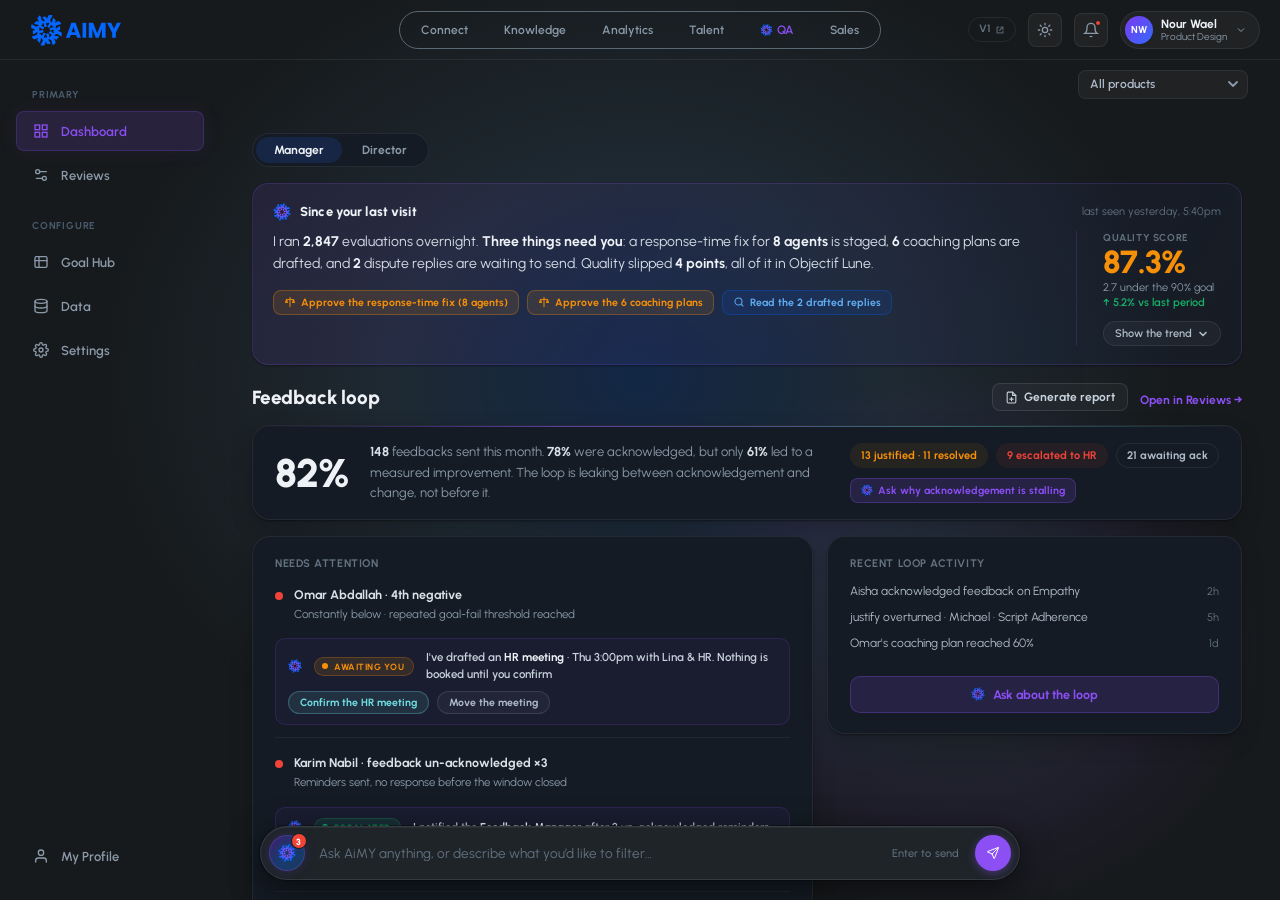
==== index.html @ dc434bba "resp" ====
﻿<!doctype html>
<html lang="en">
  <head>
    <script>
      /* Theme applied PRE-PAINT, before the stylesheet renders, so the page
         never flashes dark before switching to light (design-system.md §4). */
      (function () {
        try {
          var t = localStorage.getItem('aimy-ds-theme');
          if (t === 'light') document.documentElement.setAttribute('data-theme', 'light');

          /* Product scope, pre-paint for the same reason. The scope bar's
             trigger label is rendered by CSS off this attribute, so a
             persisted scope never flashes "All products" first. Whitelisted:
             a stale value leaves the attribute off and the
             :root:not([data-scope]) rule falls back to All products. */
          var s = localStorage.getItem('aimy-qa-scope');
          if (s === 'all' || s === 'upland' || s === 'asteris' || s === 'secondstreet') {
            document.documentElement.setAttribute('data-scope', s);
          }
        } catch (e) {}
      })();
    </script>

    <meta charset="UTF-8" />
    <meta name="viewport" content="width=device-width, initial-scale=1.0, viewport-fit=cover, interactive-widget=resizes-content" />
    <title>AiMY QA · Dashboard</title>
    <link rel="icon" type="image/svg+xml" href="favicon.svg" />
    <link
      href="https://fonts.googleapis.com/css2?family=Urbanist:wght@300;400;500;600;700;800&display=swap"
      rel="stylesheet"
    />
    <style>
      *,
      *::before,
      *::after {
        box-sizing: border-box;
        margin: 0;
        padding: 0;
      }

      :root {
        --ai: linear-gradient(104deg, #0066ff 0%, #61adf1 47%, #6fdfe2 100%);
        /* Richer navy-tinted dark palette matching V1 */
        --d950: #080b10;
        --d900: #0d1117;
        --d850: #141b24;
        --d800: #1c2630;
        --d750: #233040;
        --d700: #2e3d50;
        --d600: #4a5b6e;
        --d500: #637280;
        --d400: #8b9aaa;
        --d300: #b0bcca;
        --d100: #d8e0e8;
        --d50: #eef2f6;
        --brand: #3369ff;
        --brand-dim: rgba(51, 105, 255, 0.15);
        /* QA product accent. TEMPORARY PLACEHOLDER (#8b4ff4 is Talent's purple).
       Must be swapped to QA-specific magenta from Figma logo before v2 ships. */
        --qa-accent: #8b4ff4;
        --qa-accent-rgb: 139, 79, 244;
        --qa-accent-dim: rgba(139, 79, 244, 0.15);
        --teal: #6fdfe2;
        --purple: #8b4ff4;
        --ok: #17b26a;
        --warn: #f79009;
        --err: #f04438;
        --ok-bg: rgba(23, 178, 106, 0.12);
        --warn-bg: rgba(247, 144, 9, 0.12);
        --err-bg: rgba(240, 68, 56, 0.12);

        /* Motion tokens, only two durations allowed. Longer motion
       (chart animation, skeleton shimmer) defines its own keyframe. */
        --transition-fast: 150ms;
        --transition-base: 200ms;
        --motion-hover-lift-sm: translateY(-1px);
        --motion-hover-lift-md: translateY(-2px);
        /* Body background token */
        --body-bg: #171a1c;
        /* Card surface with blue tint */
        --card-bg: #141b24;
        --card-border: var(--wash-6);
        --card-border-hover: var(--wash-10);

        /* Layout Variables */
        --sidebar-width: 220px;
        --topbar-height: 60px;

        /* ══ AiMY DS token bridge ══════════════════════════════════════════
       Additive only. Supplies the names the ported doctrine primitives
       (.work-state, .entry-action, .decision-zone, .ai-unavailable,
       .ctx-chips) resolve against. Changes no existing value.
       Source of truth: design-strategy/design-system.md §1–§3. */

        /* Neutral ramp. --d200 was already referenced but never defined */
        --d200: #c8d2dc;

        /* Semantic: info completes the ok/warn/err set (.ws-detected) */
        --info: #0ea5e9;
        --info-bg: rgba(14, 165, 233, 0.12);

        /* Accents are GLOBAL, one --accent per product, not per-product
       tokens. Aliased onto the existing --qa-accent trio rather than
       renamed, so the ~187 hardcoded hexes stay untouched.
       See doctrine §6.3 "Retracted token flag". */
        --accent: var(--qa-accent);
        --accent-rgb: var(--qa-accent-rgb);
        --accent-dim: var(--qa-accent-dim);

        /* AI provenance text (.ws-drafted, .em-investigate) */
        --ai-text: #61adf1;

        /* Radius scale */
        --r-xs: 4px;
        --r-sm: 6px;
        --r-md: 8px;
        --r-lg: 10px;
        --r-xl: 12px;
        --r-2xl: 16px;
        --r-pill: 9999px;

        /* Separators & raised surface */
        --hairline: var(--wash-6);
        --card-bg-raised: #1c2630;

        /* Aliases the design system uses for the motion tokens above */
        --t-fast: var(--transition-fast);
        --t-base: var(--transition-base);

        /* Surface washes, every rgba(255,255,255,a) in this file was a
       dark-theme assumption; bucketed here so the theme can flip them. */
        --wash-1: rgba(255,255,255,0.02);
        --wash-2: rgba(255,255,255,0.03);
        --wash-3: rgba(255,255,255,0.04);
        --wash-4: rgba(255,255,255,0.05);
        --wash-5: rgba(255,255,255,0.06);
        --wash-6: rgba(255,255,255,0.07);
        --wash-7: rgba(255,255,255,0.08);
        --wash-8: rgba(255,255,255,0.10);
        --wash-9: rgba(255,255,255,0.12);
        --wash-10: rgba(255,255,255,0.15);
        --wash-11: rgba(255,255,255,0.19);
        --wash-12: rgba(255,255,255,0.25);

        /* ── Gradients (design-system index.html:84-86, verbatim) ── */
        --grad-avatar: linear-gradient(135deg,#7c3aed,#3369ff);
        --grad-ellipse-1: radial-gradient(ellipse at center, rgba(0,102,255,0.18) 0%, rgba(97,173,241,0.1) 28%, transparent 60%);
        --grad-ellipse-2: radial-gradient(ellipse at center, rgba(111,223,226,0.1) 0%, rgba(139,79,244,0.07) 38%, transparent 60%);


        /* Remaining design-system tokens (design-system.md §1 "Surfaces") */
        --card-border-focus: rgba(51,105,255,0.4);
        --panel-bg: rgba(13,17,22,0.95);
        --glass-bg: rgba(20,27,36,0.72);
        --glass-border: rgba(255,255,255,0.08);
        --code-bg: #0b0f14;   /* stays dark in BOTH themes (§4) */

        /* Type */
        --font-sans: "Urbanist", system-ui, sans-serif;
        --font-mono: "JetBrains Mono", ui-monospace, monospace;
        /* Strongest text. White on dark, near-black on light, the
       hardcoded #fff values that assumed a dark surface now use this. */
        --text-strong: #ffffff;

        /* Elevation & easing, required by the .slv opener ported from
       Reviews, where they live in a second mid-body :root. */
        --elev-1: 0 1px 2px rgba(0, 0, 0, 0.4);
        --ease-enter: cubic-bezier(0.32, 0.72, 0, 1);
        --ease-hover: cubic-bezier(0.4, 0, 0.2, 1);
        /* Used twice here (snapBarGrow, adcBarGrow) but never defined, so
           both animations were silently falling back to the default `ease`.
           Same value as agent-scorecards.html:69 and settings.html:96. */
        --ease-out: cubic-bezier(0.22, 1, 0.36, 1);
      }

      /* ══════════════════════════════════════════════════════════════════
         LIGHT THEME
         ──────────────────────────────────────────────────────────────────
         Ported from the design system (design-strategy/index.html:177).
         design-system.md §4: overrides are TOKEN-LEVEL only, never fork
         component markup per theme. Dark stays the default; light is opt-in
         via <html data-theme="light">, persisted to localStorage under
         `aimy-ds-theme` and applied pre-paint so there is no flash.

         The neutral ramp inverts, so --d50 remains "strongest text" and
         --d950 remains "furthest surface" in both themes and no component
         has to know which theme it is in.
      ══════════════════════════════════════════════════════════════════ */
      :root[data-theme="light"] {
        /* Neutral ramp inverted */
        --d950: #f7fafc;
        --d900: #eef2f6;
        --d850: #e4eaf0;
        --d800: #d8e0e8;
        --d750: #c8d2dc;
        --d700: #b0bcca;
        --d600: #6e7d8d;  /* muted labels, #8b9aaa fails 3:1 on white */
        --d500: #637280;
        --d400: #566472;
        --d300: #3a4653;
        --d200: #2a3540;
        --d100: #1c2630;
        --d50:  #10151b;

        /* Brand tints denser for contrast on white */
        --brand-dim:  rgba(51,105,255,0.12);
        --qa-accent-dim: rgba(139,79,244,0.12);
        --accent-dim: rgba(139,79,244,0.12);
        /* --teal is a light cyan; darken for legible text on white */
        --teal: #0d8f95;

        /* Semantic hues darkened one step, dark-mode mid-tones fail contrast
           as text on white. Tint backgrounds stay pale. */
        --ok:   #0e9257;
        --warn: #b26205;
        --err:  #d92d20;
        --info: #067dc2;
        --ok-bg:   rgba(23,178,106,0.14);
        --warn-bg: rgba(247,144,9,0.14);
        --err-bg:  rgba(240,68,56,0.14);
        --info-bg: rgba(14,165,233,0.14);

        /* Surfaces */
        --body-bg:           #f4f6f9;
        --card-bg:           #ffffff;
        --card-bg-raised:    #f7f9fc;
        --card-border:       rgba(16,24,40,0.10);
        --card-border-hover: rgba(16,24,40,0.18);

        /* Theme-aware helpers */
        --ai-text: #1f5fd0;
        --hairline: rgba(16,24,40,0.09);
        --text-strong: #10151b;

        /* Elevation, cooler, softer on light */
        --elev-1: 0 1px 2px rgba(16,24,40,0.08);
        --elev-2: 0 1px 2px rgba(16,24,40,0.06), 0 8px 22px rgba(16,24,40,0.10);
        --elev-3: 0 2px 6px rgba(16,24,40,0.08), 0 18px 48px rgba(16,24,40,0.12);

        /* Status surface tints */
        --tint-ok: rgba(23,178,106,0.07);
        --tint-err: rgba(240,68,56,0.06);
        --tint-warn: rgba(247,144,9,0.07);
        --tint-accent: rgba(139,79,244,0.06);

        /* Surface washes, ink instead of white (see --wash-* above) */
        --wash-1: rgba(16,24,40,0.03);
        --wash-2: rgba(16,24,40,0.04);
        --wash-3: rgba(16,24,40,0.05);
        --wash-4: rgba(16,24,40,0.065);
        --wash-5: rgba(16,24,40,0.075);
        --wash-6: rgba(16,24,40,0.09);
        --wash-7: rgba(16,24,40,0.1);
        --wash-8: rgba(16,24,40,0.13);
        --wash-9: rgba(16,24,40,0.15);
        --wash-10: rgba(16,24,40,0.19);
        --wash-11: rgba(16,24,40,0.24);
        --wash-12: rgba(16,24,40,0.3);

        /* Ellipses: same hues at ~1/3 alpha. The design system defines no
           light variant; at dark alphas these read as haze on a white body. */
        --grad-ellipse-1: radial-gradient(ellipse at center, rgba(0,102,255,0.07) 0%, rgba(97,173,241,0.04) 28%, transparent 60%);
        --grad-ellipse-2: radial-gradient(ellipse at center, rgba(111,223,226,0.05) 0%, rgba(139,79,244,0.035) 38%, transparent 60%);


        --panel-bg: rgba(255,255,255,0.96);
        --glass-bg: rgba(255,255,255,0.85);
        --glass-border: rgba(16,24,40,0.10);
        /* --card-border-focus and --code-bg are identical in both themes */
      }

      /* ── Scoped chrome corrections ────────────────────────────────────
         design-system.md §4 allows "a small set of scoped chrome/component
         rules" beyond the token layer. These are the places where a value is
         structurally dark rather than tokenised. */
      :root[data-theme="light"] body { background: var(--body-bg); }
      /* The AiMY float bar and canvas are dark glass in dark; light glass in light. */
      /* The float bar keeps its full treatment in light, surface, visible
         border, elevation and the accent focus ring. The first pass flattened
         it to plain white, which read as borderless. */
      :root[data-theme="light"] .aimy-float-bar {
        background: #ffffff;
        border: 1px solid rgba(16,24,40,0.14);
        box-shadow: 0 8px 32px rgba(16,24,40,0.10),
                    0 0 0 1px rgba(16,24,40,0.03),
                    inset 0 1px 0 rgba(255,255,255,0.9);
      }
      :root[data-theme="light"] .aimy-float-bar:focus-within {
        border-color: rgba(var(--qa-accent-rgb), 0.55);
        box-shadow: 0 12px 40px rgba(16,24,40,0.14),
                    0 0 0 3px rgba(var(--qa-accent-rgb), 0.16),
                    0 0 24px rgba(var(--qa-accent-rgb), 0.10);
      }
      :root[data-theme="light"] .aimy-overlay { background: rgba(244,246,249,0.86); }
      :root[data-theme="light"] .overlay-input-bar,
      :root[data-theme="light"] .msg-bubble { background: var(--card-bg); }
      :root[data-theme="light"] .chat-msg.user .msg-bubble { background: var(--qa-accent-dim); color: var(--d50); }
      /* ── Solid semantic fills in light ────────────────────────────────
         These chips use DARK text on a bright fill, which reads well against
         dark-theme --ok (#17b26a, 6.6:1). Light darkens --ok to #0e9257 for
         text legibility, and dark-on-dark-green drops to 3.5:1. White on the
         same fill is 4.1:1, so the text inverts rather than the fill, the
         chip keeps its meaning and its colour. */
      :root[data-theme="light"] .ag-act.yes,
      :root[data-theme="light"] .fbt-act.yes,
      :root[data-theme="light"] .ag-act.primary,
      :root[data-theme="light"] .mb-action.primary,
      :root[data-theme="light"] .notif-cta.primary-p1,
      :root[data-theme="light"] .notif-cta.primary-p2,
      :root[data-theme="light"] .k-action-primary,
      :root[data-theme="light"] .ins-act,
      :root[data-theme="light"] .hrp-attn-action,
      :root[data-theme="light"] .dismiss-reason-confirm { color: #fff; }
      :root[data-theme="light"] .ag-act.yes:hover,
      :root[data-theme="light"] .fbt-act.yes:hover,

      /* ── Filter strip: original dark identity restored ────────────────
         The light-contrast pass replaced two muted values with full-strength
         tokens. The chip text went from 55% white to solid --d300 and the
         label from a 45% blue to --ai-text, which brightened the strip and
         changed its look. The dark values below are the originals; light gets
         its own muted equivalents rather than the dark ones being altered. */
      :root[data-theme="light"] .filter-chip { color: rgba(16,24,40,0.62); }
      :root[data-theme="light"] .filter-tray-label { color: rgba(31,95,208,0.72); }
      :root[data-theme="light"] .filter-chip:hover { color: rgba(16,24,40,0.92); }

      /* Solid-green confirm buttons: dark text works on dark-theme --ok
         (#17b26a) but, not on light's darker #0e9257. */
      :root[data-theme="light"] .fbt-fb.yes,
      :root[data-theme="light"] .fbt-fb.yes:hover { color: #fff; }

      /* ── Sidebar nav items, design-system .ds-nav-link (index.html:483)
         Item-level only. The topnav and sidebar keep their original
         transparent backgrounds; the design system's translucent+blurred
         chrome is a different shell treatment and is not applied here. */

      /* Sidebar nav, .ds-nav-label (477) / .ds-nav-link (483) */
      .sidebar-section-label {
        letter-spacing: 0.12em;
      }
      .nav-item:hover { background: var(--wash-3); color: var(--d200); }
      :root[data-theme="light"] .nav-item:hover { background: rgba(16,24,40,0.05); color: var(--d100); }
      :root[data-theme="light"] .sidebar-section-label { color: var(--d500); }

      /* The float bar's mark sits on a dark navy puck built for dark mode.
         On a white bar that reads as a heavy hole, so light gets a pale
         accent wash and the brand-gradient logo carries the colour. */
      :root[data-theme="light"] .aimy-float-icon {
        background: linear-gradient(135deg, rgba(139,79,244,0.14) 0%, rgba(51,105,255,0.12) 100%);
        border-color: rgba(139,79,244,0.28);
        box-shadow: 0 0 12px rgba(139,79,244,0.12);
      }
      :root[data-theme="light"] .overlay-badge { background: var(--wash-2); }

      /* The design-system toast is dark glass; light needs its own surface or
         its title, sub and Undo all sit near-invisible on it. */
      :root[data-theme="light"] .aimy-toast {
        background: rgba(255, 255, 255, 0.92);
        border-color: var(--card-border);
        box-shadow: 0 12px 40px rgba(16,24,40,0.16), 0 0 0 1px rgba(16,24,40,0.04);
      }
      :root[data-theme="light"] .aimy-toast-divider { background: var(--hairline); }

      /* ══════════════════════════════════════════════════════════════════
         CANVAS RENDER BLOCKS
         ──────────────────────────────────────────────────────────────────
         Ported from agent-scorecards.html (4415 / 4499 / 4507). These were
         never defined here, so every render the Dashboard added, the
         decision zones, the charts cut from the briefing, drew its type
         label as full-size body text instead of a 9px uppercase badge.

         The label carries no AiMY mark on purpose: the message avatar
         beside the bubble already says who is speaking. The svg rule stays
         so that any icon added here is sized rather than dropped in raw.
      ══════════════════════════════════════════════════════════════════ */
      .canvas-render {
        width: 100%; max-width: 720px;
        padding: 0 4px;
      }
      .canvas-type-label {
        font-size: 9px; font-weight: 700; letter-spacing: 0.08em;
        text-transform: uppercase; color: var(--d500);
        margin-bottom: 6px;
        display: flex; align-items: center; gap: 5px;
      }
      .canvas-type-label svg { width: 10px; height: 10px; color: var(--ai-text); }
      .canvas-action-row {
        display: flex; gap: 6px; flex-wrap: wrap; margin-top: 10px;
      }

      /* Scrollbars */
      /* Panels whose fill is a literal dark colour rather than a token. */
      :root[data-theme="light"] .filter-tray-inner { background: rgba(255,255,255,0.97); border-color: var(--card-border); }
      :root[data-theme="light"] .overlay-input-bar,
      :root[data-theme="light"] .aimy-float-bar { border-color: var(--card-border); }
      :root[data-theme="light"] .v2-dropdown-panel,
      :root[data-theme="light"] .tl-dd-menu,
      :root[data-theme="light"] .menu,
      :root[data-theme="light"] .eval-causes-float { background: var(--card-bg); border-color: var(--card-border); }
      :root[data-theme="light"] .modal { background: var(--card-bg); }
      :root[data-theme="light"] ::-webkit-scrollbar-thumb { background: rgba(16,24,40,0.18); }
      :root[data-theme="light"] ::-webkit-scrollbar-thumb:hover { background: rgba(16,24,40,0.30); }
      /* The background blob is tuned for a dark canvas */
      /* Solid-fill buttons keep white text in both themes */
      :root[data-theme="light"] .em-direct,
      :root[data-theme="light"] .btn-brand { color: #fff; }


      /* ── Accessibility: global focus-visible.
     Uses brand blue (not QA accent) because focus rings are a permanent
     part of the system, not a product-theme element. QA accent is also
     currently a placeholder hex, using it here would ripple when it changes. */
      *:focus {
        outline: none;
      }
      button:focus-visible,
      [role="button"]:focus-visible,
      a:focus-visible,
      input:not(.aimy-float-input):focus-visible,
      select:focus-visible,
      textarea:not(.overlay-input):focus-visible,
      .v2-chip:focus-visible,
      .filter-select:focus-visible,
      .nav-item:focus-visible,
      .range-tab:focus-visible,
      .state-alt:focus-visible,
      .state-detected-pill:focus-visible,
      .passing-toggle:focus-visible,
      .bcard:focus-visible,
      .goal-brief:focus-visible,
      .feed-item:focus-visible {
        outline: 2px solid var(--brand);
        outline-offset: 2px;
        border-radius: 8px;
      }

      /* Focus rings for dynamically-injected canvas buttons */
      .eval-insight button:focus-visible,
      .coaching-card button:focus-visible,
      .aimy-context-panel button:focus-visible,
      .alert-detail-action:focus-visible,
      .coach-btn:focus-visible,
      .defer-opt:focus-visible,
      .action-confirm-yes:focus-visible,
      .action-confirm-no:focus-visible,
      .msg-action-link:focus-visible {
        outline: 2px solid var(--brand);
        outline-offset: 2px;
        border-radius: 6px;
      }

      body {
        font-family: "Urbanist", sans-serif;
        background: var(--body-bg);
        color: var(--d50);
        height: 100vh;
        display: flex;
        flex-direction: column;
        overflow: hidden;
        position: relative;
      }

      /* ── Ellipse layer: sits directly on top of #171A1C body bg,
     below all shell components. z-index: 0 keeps it under z-index:1+ content. */
      #appEllipse {
        position: fixed;
        inset: 0;
        pointer-events: none;
        z-index: 0;
        overflow: hidden;
      }
      #appEllipse::before {
        content: "";
        position: absolute;
        top: 42%;
        left: 50%;
        transform: translate(-50%, -50%);
        width: 1300px;
        height: 1050px;
        background: var(--grad-ellipse-1);
      }
      #appEllipse::after {
        content: "";
        position: absolute;
        bottom: -8%;
        right: -4%;
        width: 750px;
        height: 650px;
        background: var(--grad-ellipse-2);
      }
      /* Ellipse rendered as a real DOM element, see #appEllipse in HTML */

      /* ══ APP SHELL (TOPNAV + SIDEBAR + MAIN) ══════════════════════════════ */

      /* Global top navbar, full width, transparent, sits above the bg ellipse */
      .app-topnav {
        height: var(--topbar-height);
        background: transparent;
        border-bottom: 1px solid var(--wash-6);
        display: flex;
        align-items: center;
        padding: 0 20px 0 24px;
        gap: 0;
        flex-shrink: 0;
        position: relative;
        z-index: 100;
      }

      /* Remove old gradient pseudo, transparent now */
      .app-topnav::before {
        display: none;
      }

      /* Logo section in topnav */
      .topnav-logo {
        display: flex;
        align-items: center;
        gap: 10px;
        flex-shrink: 0;
        padding-right: 20px;
        margin-right: 4px;
      }
      .topnav-logo-mark {
        display: flex;
        align-items: center;
        flex-shrink: 0;
      }

      /* Calls button */

      /* Product tabs, pill container matching the SVG reference */
      .topnav-tabs {
        position: absolute;
        left: 50%;
        transform: translateX(-50%);
        display: flex;
        align-items: center;
        gap: 0;
        justify-content: center;
        pointer-events: none;
      }
      .topnav-tabs > * { pointer-events: auto; }
      /* The right-hand cluster keeps its own edge; the spacer absorbs the
         difference so nothing fights the absolutely-centred strip. */
      .topnav-spacer { flex: 1; }
      .topnav-tabs-inner {
        display: flex;
        align-items: center;
        border: 0.75px solid #5b6771;
        border-radius: 24px;
        padding: 4px;
        gap: 2px;
      }
      .topnav-tab {
        display: flex;
        align-items: center;
        gap: 4px;
        padding: 6px 16px;
        border-radius: 20px;
        font-size: 12px;
        font-weight: 600;
        color: var(--d400);
        cursor: pointer;
        transition: background var(--transition-fast), color var(--transition-fast), border-color var(--transition-fast);
        border: 1px solid transparent;
        white-space: nowrap;
        text-decoration: none;
      }
      .topnav-tab:hover {
        background: var(--wash-4);
        color: var(--d200, #e8edf2);
      }
      .topnav-tab.active {
        /* background: rgba(var(--qa-accent-rgb), 0.12); */
        color: var(--qa-accent);
        /* border-color: rgba(var(--qa-accent-rgb), 0.22); */
      }
      .topnav-tab svg {
        width: 13px;
        height: 14px;
        flex-shrink: 0;
      }

      /* Right side of topnav */
      .topnav-right {
        display: flex;
        align-items: center;
        gap: 12px;
        flex-shrink: 0;
      }

      /* Notification bell */
      .topnav-bell {
        width: 34px;
        height: 34px;
        border-radius: 8px;
        background: var(--wash-3);
        border: 1px solid var(--wash-7);
        display: flex;
        align-items: center;
        justify-content: center;
        cursor: pointer;
        transition: background var(--transition-fast), color var(--transition-fast), border-color var(--transition-fast);
        color: var(--d400);
        position: relative;
      }
      .topnav-bell:hover {
        background: var(--wash-7);
        color: var(--d200, #e8edf2);
      }
      .topnav-bell svg {
        width: 16px;
        height: 16px;
        stroke: currentColor;
        fill: none;
        stroke-width: 2;
      }
      .bell-dot {
        position: absolute;
        top: 6px;
        right: 6px;
        width: 6px;
        height: 6px;
        border-radius: 50%;
        background: var(--err);
        border: 1.5px solid var(--body-bg);
      }

      /* ── Notifications panel ───────────────────────────────────
         Prefix is ntf-, not notif- : .notif-* is an unrelated in-canvas alert
         card family that already exists in three of these files.

         Tokens are restricted to the set declared in ALL six files' dark :root.
         --body-bg, --wash-5, --r-md, --r-lg, --font-sans and --elev-2 are each
         missing from at least two of them, so the radii, the shadow and the
         font stack are literals rather than silently-unset var() calls. */
      .ntf-anchor { position: relative; display: flex; align-items: center; flex-shrink: 0; }
      .topnav-bell:focus-visible { outline: 2px solid var(--qa-accent); outline-offset: 2px; }
      .bell-dot[hidden] { display: none; }

      .ntf-panel {
        position: absolute;
        top: calc(100% + 8px);
        right: 0;
        z-index: 300;
        width: 360px;
        max-width: calc(100vw - 32px);
        max-height: min(70vh, 520px);
        overflow-y: auto;
        background: var(--card-bg);
        border: 1px solid var(--card-border);
        border-radius: 14px;
        padding: 6px;
        box-shadow: 0 12px 40px rgba(0, 0, 0, 0.45), 0 0 0 1px rgba(0, 0, 0, 0.2);
        font-family: "Urbanist", sans-serif;
        text-align: left;
      }
      .ntf-panel[hidden] { display: none; }

      /* Scrollbar, matching .dashboard-scroll / .overlay-thread rather than
         leaving the browser default sitting inside a 14px-radius card.
         --wash-6 and --card-border are the only wash/border tokens declared in
         all six files' dark roots; --wash-8/--wash-11 used elsewhere are not. */
      .ntf-panel { scrollbar-width: thin; scrollbar-color: var(--wash-6) transparent; }
      .ntf-panel::-webkit-scrollbar { width: 6px; }
      .ntf-panel::-webkit-scrollbar-track { background: transparent; }
      .ntf-panel::-webkit-scrollbar-thumb { background: var(--wash-6); border-radius: 4px; }
      .ntf-panel::-webkit-scrollbar-thumb:hover { background: var(--card-border); }

      .ntf-head { display: flex; align-items: center; gap: 8px; padding: 8px 10px 10px; }
      .ntf-head b { font-size: 12px; font-weight: 800; color: var(--d50); letter-spacing: 0.01em; }
      .ntf-count {
        font-size: 10px; font-weight: 700; padding: 1px 7px; border-radius: 9999px;
        background: rgba(var(--qa-accent-rgb), 0.16); color: var(--qa-accent);
        font-variant-numeric: tabular-nums;
      }
      .ntf-count[hidden] { display: none; }
      .ntf-clear {
        margin-left: auto; background: none; border: 0; cursor: pointer;
        font-family: inherit; font-size: 10.5px; font-weight: 600; color: var(--d500);
        padding: 2px 4px; border-radius: 6px;
        transition: color var(--transition-fast);
      }
      .ntf-clear:hover { color: var(--d100); }
      .ntf-clear:focus-visible { outline: 2px solid var(--qa-accent); outline-offset: 1px; }

      .ntf-list { list-style: none; margin: 0; padding: 0; display: flex; flex-direction: column; gap: 2px; }
      .ntf-row {
        display: flex; gap: 9px; padding: 10px; border-radius: 10px;
        transition: background var(--transition-fast), opacity var(--transition-fast);
      }
      .ntf-row:hover { background: var(--wash-3); }
      .ntf-row.is-read { opacity: 0.45; }
      .ntf-sev { width: 6px; height: 6px; border-radius: 50%; margin-top: 6px; flex-shrink: 0; background: var(--d500); }
      .ntf-sev.p1 { background: var(--err); }
      .ntf-sev.p2 { background: var(--warn); }
      .ntf-sev.p3 { background: var(--qa-accent); }
      .ntf-row-main { flex: 1; min-width: 0; }
      .ntf-row-head { display: flex; align-items: baseline; gap: 8px; margin-bottom: 3px; }
      .ntf-row-type { font-size: 11px; font-weight: 800; color: var(--d50); }
      .ntf-row-when { margin-left: auto; font-size: 10px; color: var(--d500); flex-shrink: 0; }
      .ntf-row-body { margin: 0 0 7px; font-size: 11.5px; line-height: 1.5; color: var(--d400); }
      .ntf-row-cta {
        font-family: inherit; font-size: 10.5px; font-weight: 700; cursor: pointer;
        padding: 4px 10px; border-radius: 9999px;
        background: rgba(var(--qa-accent-rgb), 0.12); color: var(--qa-accent);
        border: 1px solid rgba(var(--qa-accent-rgb), 0.26);
        transition: background var(--transition-fast), border-color var(--transition-fast);
      }
      .ntf-row-cta:hover { background: rgba(var(--qa-accent-rgb), 0.2); border-color: rgba(var(--qa-accent-rgb), 0.4); }
      .ntf-row-cta:focus-visible { outline: 2px solid var(--qa-accent); outline-offset: 2px; }

      .ntf-foot { padding: 8px 4px 4px; border-top: 1px solid var(--wash-6); margin-top: 6px; }
      .ntf-foot-btn {
        width: 100%; font-family: inherit; font-size: 11px; font-weight: 700; cursor: pointer;
        padding: 8px; border-radius: 9px; background: var(--wash-3);
        border: 1px solid var(--wash-6); color: var(--d300);
        transition: background var(--transition-fast), color var(--transition-fast);
      }
      .ntf-foot-btn:hover { background: var(--wash-6); color: var(--d50); }
      .ntf-foot-btn:focus-visible { outline: 2px solid var(--qa-accent); outline-offset: 2px; }
      .ntf-empty { padding: 22px 12px; text-align: center; font-size: 11.5px; color: var(--d500); }

      @media (prefers-reduced-motion: reduce) {
        .ntf-row, .ntf-row-cta, .ntf-foot-btn, .ntf-clear { transition: none; }
      }

      /* User pill */
      .topnav-user {
        display: flex;
        align-items: center;
        gap: 8px;
        padding: 4px 12px 4px 4px;
        border-radius: 20px;
        background: var(--wash-3);
        border: 1px solid var(--wash-7);
        cursor: pointer;
        transition: background var(--transition-fast), border-color var(--transition-fast);
      }
      .topnav-user:hover {
        border-color: var(--wash-10);
        background: var(--wash-6);
      }
      .topnav-avatar {
        width: 28px;
        height: 28px;
        border-radius: 50%;
        background: linear-gradient(135deg, #7c3aed, var(--brand));
        color: #fff;
        display: flex;
        align-items: center;
        justify-content: center;
        font-size: 10px;
        font-weight: 700;
        flex-shrink: 0;
      }
      .topnav-user-info {
        display: flex;
        flex-direction: column;
        gap: 2px;
      }
      .topnav-user-name {
        font-size: 12px;
        font-weight: 700;
        color: var(--d50);
        line-height: 1;
      }
      .topnav-user-role {
        font-size: 10px;
        color: var(--d400);
        line-height: 1;
      }
      .topnav-user svg {
        width: 12px;
        height: 12px;
        color: var(--d400);
      }

      /* Version link, a destination, not a state you toggle. Quieter than a
         product tab so it reads as chrome. Tokens limited to ones declared in
         every file's dark :root; the radius is a literal because --r-pill is
         undeclared in goal-browser.html and data-ingestion.html. */
      .ver-link {
        display: inline-flex;
        align-items: center;
        gap: 5px;
        flex-shrink: 0;
        padding: 4px 10px;
        border-radius: 9999px;
        font-family: "Urbanist", sans-serif;
        font-size: 10.5px;
        font-weight: 700;
        letter-spacing: 0.02em;
        line-height: 1.4;
        color: var(--d500);
        text-decoration: none;
        border: 1px solid var(--wash-6);
        transition: background var(--transition-fast), color var(--transition-fast), border-color var(--transition-fast);
      }
      .ver-link:hover { background: var(--wash-6); color: var(--d100); border-color: var(--card-border); }
      .ver-link:focus-visible { outline: 2px solid var(--qa-accent); outline-offset: 2px; }
      .ver-link-ico { width: 10px; height: 10px; opacity: 0.75; }

      /* Below topnav: sidebar + main content side by side */
      .app-body {
        display: flex;
        flex: 1;
        min-height: 0;
        position: relative;
        z-index: 1;
        background: transparent;
      }

      .app-sidebar {
        width: var(--sidebar-width);
        background: transparent;
        display: flex;
        flex-direction: column;
        flex-shrink: 0;
      }
      /* No logo in sidebar anymore. It lives in topnav */
      .sidebar-nav {
        padding: 24px 16px;
        display: flex;
        flex-direction: column;
        gap: 4px;
        overflow-y: auto;
        flex: 1;
        min-height: 0;
      }
      .sidebar-nav::-webkit-scrollbar {
        width: 4px;
      }
      .sidebar-nav::-webkit-scrollbar-track {
        background: transparent;
      }
      .sidebar-nav::-webkit-scrollbar-thumb {
        background: var(--wash-5);
        border-radius: 2px;
      }
      .sidebar-section-label {
        font-size: 10px;
        font-weight: 700;
        letter-spacing: 0.08em;
        text-transform: uppercase;
        color: var(--d600);
        padding: 4px 16px 6px;
        margin-top: 16px;
      }
      .sidebar-section-label:first-child {
        margin-top: 0;
      }
      .nav-item {
        display: flex;
        align-items: center;
        gap: 12px;
        padding: 11px 16px;
        border-radius: 8px;
        color: var(--d400);
        font-size: 13px;
        font-weight: 600;
        cursor: pointer;
        transition: background var(--transition-base), color var(--transition-base), border-color var(--transition-base), box-shadow var(--transition-base);
        border: 1px solid transparent;
        text-decoration: none;
      }
      .nav-item:hover {
        background: var(--wash-3);
        color: var(--d300);
        border-color: var(--wash-4);
      }
      .nav-item.active {
        background: var(--qa-accent-dim);
        /* .ds-nav-link.active, accent text on an accent tint with an
           accent border. 3.8:1 dark / 4.3:1 light, which clears the
           design system\'s own 3:1 bar for UI text (design-system.md §7). */
        color: var(--qa-accent);
        border-color: rgba(var(--qa-accent-rgb), 0.22);
        box-shadow: 0 0 20px rgba(var(--qa-accent-rgb), 0.08);
      }
      /* AI Chat & Canvas, subtle full border to mark it as the primary surface */
      .nav-item.primary-surface {
        position: relative;
        background: rgba(0, 102, 255, 0.04);
        border-color: rgba(0, 102, 255, 0.12);
      }
      .nav-item.primary-surface .ai-sparkle {
        margin-left: auto;
        opacity: 0.7;
      }
      .nav-item.primary-surface .ai-sparkle svg {
        width: 12px;
        height: 12px;
      }
      .nav-item svg {
        width: 16px;
        height: 16px;
        fill: none;
        stroke: currentColor;
        stroke-width: 2;
      }

      .app-main {
        flex: 1;
        display: flex;
        flex-direction: column;
        min-width: 0;
        position: relative;
        background: transparent;
      }

      .header-title {
        font-size: 15px;
        font-weight: 700;
        color: var(--d50);
        letter-spacing: -0.01em;
      }

      /* ══ DASHBOARD FILTERS & LAYOUT ══════════════════════════════ */
      .dashboard-scroll {
        flex: 1;
        overflow-y: auto;
        /* Reserve the scrollbar track whether or not it is showing. Without
           this, revealing the quality-score chart makes the page taller, the
           scrollbar appears, and every right-aligned thing on the page jumps
           left by its width, most visibly the score in the opener. */
        scrollbar-gutter: stable;
        padding: 24px 32px 100px;
        background: transparent;
      }

      /* ── Filter glass keyframes, shimmer only, no pulse ─────────────── */
      @keyframes glassShimmer {
        0%   { background-position: -200% center; }
        100% { background-position:  200% center; }
      }
      @keyframes afsEntrance {
        from { opacity: 0; transform: translateY(-3px); }
        to   { opacity: 1; transform: translateY(0);    }
      }
      @keyframes chipPop {
        0%   { transform: scale(0.86); opacity: 0; }
        65%  { transform: scale(1.04); }
        100% { transform: scale(1);    opacity: 1; }
      }

      /* ── Active filter strip ─────────────────────────────────────────── */
      .active-filter-strip {
        display: none;
        align-items: center;
        gap: 6px;
        margin-bottom: 20px;
        padding: 5px 12px;
        border-radius: 10px;
        background: rgba(51, 105, 255, 0.05);
        border: 1px solid rgba(51, 105, 255, 0.12);
        backdrop-filter: blur(12px);
        -webkit-backdrop-filter: blur(12px);
        box-shadow: inset 0 1px 0 var(--wash-4);
        min-height: 32px;
        position: relative;
        overflow: hidden;
        animation: afsEntrance 180ms ease both;
      }
      .active-filter-strip::before {
        content: "";
        position: absolute;
        top: 0; left: 0; right: 0;
        height: 1px;
        background: linear-gradient(
          90deg,
          transparent,
          rgba(99, 169, 255, 0.4) 35%,
          rgba(139, 79, 244, 0.3) 65%,
          transparent
        );
        background-size: 200% 100%;
        animation: glassShimmer 4s linear 2;
      }
      .active-filter-strip.visible { display: flex; }

      .afs-label {
        font-size: 9px;
        font-weight: 700;
        color: var(--ai-text);
        letter-spacing: 0.08em;
        text-transform: uppercase;
        white-space: nowrap;
        flex-shrink: 0;
        padding-right: 8px;
        border-right: 1px solid var(--wash-6);
      }
      .afs-chip {
        display: flex;
        align-items: center;
        gap: 4px;
        background: rgba(99, 169, 255, 0.08);
        border: 1px solid rgba(99, 169, 255, 0.18);
        border-radius: 20px;
        padding: 3px 9px;
        font-size: 10.5px;
        font-weight: 600;
        color: rgba(197, 220, 255, 0.85);
        font-family: "Urbanist", sans-serif;
        white-space: nowrap;
        animation: chipPop 220ms cubic-bezier(0.34,1.56,0.64,1) both;
      }
      .afs-chip strong { color: var(--ai-text); font-weight: 700; }
      .afs-chip-x {
        background: none;
        border: none;
        color: rgba(168, 204, 255, 0.35);
        cursor: pointer;
        font-size: 13px;
        line-height: 1;
        padding: 0 0 0 3px;
        font-family: "Urbanist", sans-serif;
        transition: color var(--transition-fast);
        display: flex;
        align-items: center;
      }
      .afs-chip-x:hover { color: rgba(168, 204, 255, 0.8); }
      .afs-clear-all {
        margin-left: auto;
        background: none;
        border: none;
        font-size: 9.5px;
        font-weight: 600;
        color: var(--wash-11);
        cursor: pointer;
        font-family: "Urbanist", sans-serif;
        letter-spacing: 0.04em;
        transition: color var(--transition-fast);
        flex-shrink: 0;
        padding: 3px 0;
      }
      .afs-clear-all:hover { color: rgba(168, 204, 255, 0.6); }

      /* ── Filter tray ─────────────────────────────────────────────────── */
      .filter-tray {
        position: absolute;
        bottom: calc(100% + 6px);
        left: 0;
        right: 0;
        display: flex;
        justify-content: center;
        pointer-events: none;
        opacity: 0;
        transform: translateY(5px);
        transition:
          opacity 160ms ease,
          transform 160ms cubic-bezier(0.22,1,0.36,1);
      }
      .filter-tray.visible {
        opacity: 1;
        transform: translateY(0);
        pointer-events: all;
      }
      .filter-tray-inner {
        display: flex;
        align-items: center;
        gap: 5px;
        background: rgba(14, 20, 30, 0.75);
        border: 1px solid rgba(99, 169, 255, 0.10);
        border-radius: 12px;
        padding: 6px 10px;
        backdrop-filter: blur(24px) saturate(1.5);
        -webkit-backdrop-filter: blur(24px) saturate(1.5);
        box-shadow:
          inset 0 1px 0 var(--wash-5),
          0 4px 20px rgba(0,0,0,0.35),
          0 0 24px rgba(51,105,255,0.06);
        max-width: 760px;
        width: 100%;
        position: relative;
        overflow: hidden;
      }
      .filter-tray-inner::before {
        content: "";
        position: absolute;
        top: 0; left: 0; right: 0;
        height: 1px;
        background: linear-gradient(
          90deg,
          transparent,
          rgba(99,169,255,0.35) 30%,
          rgba(139,79,244,0.25) 60%,
          transparent
        );
        background-size: 200% 100%;
        animation: glassShimmer 3.5s linear 2;
      }
      .filter-tray-inner::after {
        content: "";
        position: absolute;
        inset: 0;
        border-radius: inherit;
        background: linear-gradient(180deg, var(--wash-2) 0%, transparent 55%);
        pointer-events: none;
      }
      .filter-tray-label {
        font-size: 9px;
        font-weight: 700;
        color: rgba(99,169,255,0.45);
        letter-spacing: 0.08em;
        text-transform: uppercase;
        white-space: nowrap;
        padding-right: 7px;
        border-right: 1px solid var(--wash-6);
        margin-right: 1px;
        flex-shrink: 0;
        position: relative;
        z-index: 1;
      }
      .filter-chip {
        background: var(--wash-3);
        border: 1px solid var(--wash-7);
        border-radius: 20px;
        padding: 4px 12px;
        font-size: 10.5px;
        font-weight: 600;
        color: rgba(255,255,255,0.55);
        cursor: pointer;
        font-family: "Urbanist", sans-serif;
        white-space: nowrap;
        position: relative;
        z-index: 1;
        box-shadow: inset 0 1px 0 var(--wash-6);
        transition:
          background   150ms ease,
          border-color 150ms ease,
          color        150ms ease,
          box-shadow   150ms ease,
          transform    150ms cubic-bezier(0.34,1.56,0.64,1);
      }
      .filter-chip:hover {
        background: rgba(51,105,255,0.10);
        border-color: rgba(99,169,255,0.28);
        color: rgba(197,220,255,0.9);
        transform: translateY(-1px);
        box-shadow:
          inset 0 1px 0 var(--wash-8),
          0 0 10px rgba(51,105,255,0.12);
      }
      .filter-chip:active  { transform: translateY(0) scale(0.97); }
      /* Back chip in contextual mode */
      .filter-chip-back {
        color: var(--d400);
        border-color: var(--wash-7);
        font-size: 10px;
        padding: 4px 10px;
        flex-shrink: 0;
      }
      .filter-chip-back:hover {
        color: var(--d200);
        background: var(--wash-4);
        transform: none;
      }
      /* Suggestion pills, product/agent/time names */
      .filter-chip-sugg {
        color: var(--d200);
        border-color: var(--wash-8);
      }
      .filter-chip-sugg:hover {
        color: var(--d50);
        background: rgba(var(--qa-accent-rgb), 0.12);
        border-color: rgba(var(--qa-accent-rgb), 0.3);
        transform: translateY(-1px);
      }
      .filter-chip.pressed {
        background: rgba(139,79,244,0.10);
        border-color: rgba(139,79,244,0.28);
        color: rgba(210,185,255,0.9);
      }
      /* ── GRID OPTION A (Asymmetrical Split) ── */
      .tier-1-grid {
        display: grid;
        /* Three, not four. The Quality Score card was removed once the opener
           took ownership of that number. */
        grid-template-columns: repeat(3, 1fr);
        gap: 16px;
        margin-bottom: 16px;
      }
      .tier-2-grid {
        display: grid;
        /* Was 1.5fr 1fr, weighted for the quality chart that used to sit in the
           left column. With only the goal feed left there, even halves. */
        grid-template-columns: 1fr 1fr;
        gap: 16px;
        align-items: start; /* Prevents cards from stretching vertically */
      }
      .layout-column {
        display: flex;
        flex-direction: column;
        gap: 16px;
      }


      /* ══ AIMY DAILY SUMMARY CARD ═══════════════════════════════════════════════════════
         Full-width ambient intelligence strip. Sits above the briefing card grid.
         Communicates: today's headline number · top 3 signals · primary action.
         Design rules: no border-left accents, no gradient text, no transition:all,
         transform-only animations, prefers-reduced-motion guard.
      ══════════════════════════════════════════════════════════════════════════════════ */

      @keyframes summaryCardIn {
        from { opacity: 0; transform: translateY(-6px); }
        to   { opacity: 1; transform: translateY(0); }
      }
      @keyframes signalIn {
        from { opacity: 0; transform: translateY(4px); }
        to   { opacity: 1; transform: translateY(0); }
      }
      @keyframes scoreCount {
        from { opacity: 0; transform: translateY(8px) scale(0.94); }
        to   { opacity: 1; transform: translateY(0)   scale(1); }
      }

      @media (prefers-reduced-motion: reduce) {
        .aimy-summary-card,
        .summary-signal,
        .summary-headline-score { animation: none !important; }
      }

      .aimy-summary-card {
        width: 100%;
        background: var(--card-bg);
        border: 1px solid var(--card-border);
        border-radius: 16px;
        padding: 18px 24px;
        display: flex;
        flex-direction: column;
        gap: 14px;
        margin-bottom: 16px;
        position: relative;
        overflow: hidden;
        animation: summaryCardIn 220ms cubic-bezier(0.23, 1, 0.32, 1) both;
        background-image:
          radial-gradient(ellipse 320px 120px at -10% 50%, rgba(51,105,255,0.07) 0%, transparent 70%),
          radial-gradient(ellipse 200px 100px at 105% 50%, rgba(139,79,244,0.05) 0%, transparent 70%);
      }

      /* Row 1: score + date/CTA side by side */
      .summary-top-row {
        display: flex;
        align-items: stretch;
        gap: 24px;
      }

      /* Column 1: score block (number + meta stack incl. eval-count) */
      .summary-col-1 {
        display: flex;
        flex-shrink: 0;
      }

      /* Column 2: scoreboard stats, pushed to the rightmost edge of the row */
      .summary-col-2 {
        display: flex;
        align-items: center;
        margin-left: auto;
        padding-left: 24px;
      }

      /* Row 2: signals full width */
      .summary-bottom-row {
        width: 100%;
      }

      /* AiMY narrative line. Sits between scoreboard and signal tiles.
         Reuses .ai-insight-text typography token; adds AiMY logo + divider rhythm. */
      .summary-ai-line {
        display: flex;
        align-items: flex-start;
        gap: 8px;
        padding: 14px 0;
        border-top: 1px solid var(--card-border);
        margin-top: 4px;
      }
      .summary-ai-line svg {
        flex-shrink: 0;
        margin-top: 2px;
        color: var(--teal);
      }
      .summary-ai-line p {
        font-size: 13px;
        color: var(--d300);
        line-height: 1.6;
      }
      .summary-ai-line p strong {
        color: var(--d50);
        font-weight: 600;
      }

      .aimy-summary-card::before {
        content: "";
        position: absolute;
        inset: 0;
        border-radius: 16px;
        background: linear-gradient(135deg, var(--wash-1) 0%, transparent 60%);
        pointer-events: none;
      }

      /* ── Left zone: headline metric ─────────────────────────────────────
         Layout: [score-number] [meta-stack: eyebrow / label / delta]
         Row-oriented so the whole block stays single-line height.
      ── */
      .summary-left {
        display: flex;
        flex-direction: row;
        align-items: center;
        gap: 14px;
        flex-shrink: 0;
      }

      /* The big number, stands alone on the left */
      .summary-headline-score {
        font-size: 48px;
        font-weight: 800;
        letter-spacing: -0.045em;
        line-height: 1;
        color: var(--d50);
        animation: scoreCount 280ms cubic-bezier(0.23, 1, 0.32, 1) 80ms both;
        flex-shrink: 0;
      }

      .summary-headline-score .score-unit {
        font-size: 22px;
        font-weight: 600;
        color: var(--d300);
        letter-spacing: -0.02em;
        margin-left: 1px;
        vertical-align: super;
        line-height: 1;
      }

      /* Stack: eyebrow → label → delta. Sits right of the number */
      .summary-score-meta {
        display: flex;
        flex-direction: column;
        gap: 3px;
      }

      .summary-eyebrow {
        display: flex;
        align-items: center;
        gap: 5px;
        font-size: 10px;
        font-weight: 700;
        letter-spacing: 0.07em;
        text-transform: uppercase;
        color: var(--d400);
      }

      .summary-headline-label {
        font-size: 12px;
        font-weight: 600;
        color: var(--d200);
        line-height: 1.2;
      }

      .summary-score-delta {
        display: inline-flex;
        align-items: center;
        gap: 3px;
        font-size: 10px;
        font-weight: 700;
        padding: 2px 6px;
        border-radius: 4px;
        width: fit-content;
        white-space: nowrap;
      }
      .summary-score-delta svg {
        width: 10px;
        height: 10px;
        flex-shrink: 0;
      }
      .summary-score-delta.up {
        background: var(--ok-bg);
        color: var(--ok);
      }
      .summary-score-delta.down {
        background: var(--err-bg);
        color: var(--err);
      }
      .summary-score-delta.flat {
        background: var(--wash-5);
        color: var(--d400);
      }

      /* ── Bottom row: signals grid ── */
      .summary-signals-row {
        display: grid;
        grid-template-columns: repeat(3, 1fr);
        gap: 8px;
      }

      .summary-signal {
        display: flex;
        align-items: center;
        gap: 10px;
        padding: 10px 12px;
        background: var(--wash-1);
        border: 1px solid var(--wash-4);
        border-radius: 10px;
        cursor: pointer;
        transition:
          background var(--transition-fast),
          border-color var(--transition-fast),
          transform var(--transition-fast);
        opacity: 0;
        animation: signalIn 200ms cubic-bezier(0.23, 1, 0.32, 1) forwards;
      }
      .summary-signal:nth-child(1) { animation-delay: 120ms; }
      .summary-signal:nth-child(2) { animation-delay: 170ms; }
      .summary-signal:nth-child(3) { animation-delay: 220ms; }

      .summary-signal:hover {
        background: var(--wash-3);
        border-color: var(--wash-8);
        transform: var(--motion-hover-lift-sm);
      }
      .summary-signal:active {
        transform: translateY(0) scale(0.99);
      }

      .signal-icon {
        width: 28px;
        height: 28px;
        border-radius: 7px;
        display: flex;
        align-items: center;
        justify-content: center;
        flex-shrink: 0;
      }
      .signal-icon.err  { background: var(--err-bg);  }
      .signal-icon.warn { background: var(--warn-bg); }
      .signal-icon.ok   { background: var(--ok-bg);   }
      .signal-icon.info { background: rgba(51,105,255,0.12); }

      .signal-icon svg {
        width: 14px;
        height: 14px;
        stroke-width: 2;
      }
      .signal-icon.err  svg { stroke: var(--err);  }
      .signal-icon.warn svg { stroke: var(--warn); }
      .signal-icon.ok   svg { stroke: var(--ok);   }
      .signal-icon.info svg { stroke: var(--brand); }

      .signal-content {
        flex: 1;
        min-width: 0;
      }

      .signal-title {
        font-size: 12px;
        font-weight: 700;
        color: var(--d100);
        line-height: 1.3;
        margin-bottom: 2px;
      }

      .signal-sub {
        font-size: 11px;
        font-weight: 500;
        color: var(--d400);
        line-height: 1.4;
      }

      .signal-sub strong {
        font-weight: 700;
        color: var(--d200);
      }

      .summary-evaluated-line {
        font-size: 10px;
        font-weight: 500;
        color: var(--d500);
        text-align: left;
        white-space: nowrap;
      }
      .summary-evaluated-line strong {
        color: var(--d300);
        font-weight: 700;
      }

      /* ── Scoreboard strip: Total · Pass · Fail · QScore vs target ── */
      .summary-scoreboard {
        display: flex;
        align-items: center;
        gap: 0;
        width: 100%;
      }
      .sb-stat {
        display: flex;
        flex-direction: column;
        gap: 2px;
        padding: 0 16px 0 0;
        margin-right: 16px;
        border-right: 1px solid var(--wash-6);
        flex-shrink: 0;
      }
      .sb-stat:last-child {
        border-right: none;
        margin-right: 0;
        padding-right: 0;
      }
      .sb-stat-label {
        font-size: 9px;
        font-weight: 700;
        letter-spacing: .07em;
        text-transform: uppercase;
        color: var(--d500);
        white-space: nowrap;
      }
      .sb-stat-value {
        font-size: 15px;
        font-weight: 800;
        letter-spacing: -0.02em;
        line-height: 1;
        color: var(--d100);
      }
      .sb-stat-value.ok  { color: var(--ok); }
      .sb-stat-value.err { color: var(--err); }
      .sb-stat-value.warn { color: var(--warn); }
      .sb-vs-target {
        font-size: 9px;
        font-weight: 600;
        color: var(--d500);
        margin-top: 1px;
      }

      /* ── AiMY Detected Strip ──────────────────────────────────────────
         Slim collapsed bar replacing the full context panel.
         One line: logo · label · detected state · confidence · CTA
      ── */
      .aimy-detected-strip {
        display: flex;
        align-items: center;
        justify-content: space-between;
        gap: 12px;
        padding: 8px 14px;
        background: rgba(var(--ai-rgb, 0,102,255), 0.06);
        border: 1px solid rgba(var(--ai-rgb, 0,102,255), 0.14);
        border-radius: 10px;
        margin-bottom: 12px;
      }
      .ads-left {
        display: flex;
        align-items: center;
        gap: 8px;
        min-width: 0;
        flex: 1;
      }
      .ads-logo {
        flex-shrink: 0;
        opacity: 0.85;
      }
      .ads-label {
        font-size: 10px;
        font-weight: 700;
        letter-spacing: .07em;
        text-transform: uppercase;
        color: var(--ai, #0066ff);
        flex-shrink: 0;
      }
      .ads-state {
        font-size: 12px;
        font-weight: 600;
        color: var(--d100);
        white-space: nowrap;
        overflow: hidden;
        text-overflow: ellipsis;
      }
      .ads-confidence {
        font-size: 10px;
        font-weight: 600;
        color: var(--ok);
        background: var(--ok-bg);
        border: 1px solid rgba(23,178,106,.2);
        border-radius: 20px;
        padding: 2px 8px;
        flex-shrink: 0;
        white-space: nowrap;
      }
      .ads-cta {
        display: flex;
        align-items: center;
        gap: 5px;
        font-size: 11px;
        font-weight: 600;
        color: var(--ai, #0066ff);
        background: rgba(var(--ai-rgb, 0,102,255), 0.10);
        border: 1px solid rgba(var(--ai-rgb, 0,102,255), 0.22);
        border-radius: 20px;
        padding: 5px 12px;
        cursor: pointer;
        flex-shrink: 0;
        transition: background var(--t-fast), border-color var(--t-fast);
        white-space: nowrap;
      }
      .ads-cta:hover {
        background: rgba(var(--ai-rgb, 0,102,255), 0.18);
        border-color: rgba(var(--ai-rgb, 0,102,255), 0.35);
      }

      /* ══ END AIMY DAILY SUMMARY CARD ═══════════════════════════════════════════════ */

      /* ══ MERGED COMPONENT CSS (Unaltered from V2B files) ══════════════════════════════ */

      /* 1. Briefing Cards (goal-card-v2b) */
      .bcard {
        background: var(--card-bg);
        border-radius: 16px;
        border: 1px solid var(--card-border);
        cursor: pointer;
        transition:
          transform var(--transition-base),
          border-color var(--transition-base),
          box-shadow var(--transition-base);
        position: relative;
        overflow: hidden;
      }
      .bcard::after {
        content: "";
        position: absolute;
        inset: 0;
        border-radius: 16px;
        background: linear-gradient(
          135deg,
          var(--wash-2) 0%,
          transparent 50%
        );
        pointer-events: none;
      }
      .bcard:hover {
        transform: translateY(-2px);
        border-color: var(--card-border-hover);
        box-shadow:
          0 8px 32px rgba(0, 0, 0, 0.3),
          0 0 0 1px var(--wash-4);
      }
      .bcard.p1 {
        border-color: rgba(240, 68, 56, 0.18);
      }
      .bcard.p2 {
        border-color: rgba(247, 144, 9, 0.18);
      }
      .bcard.p3 {
        border-color: rgba(23, 178, 106, 0.15);
      }
      /* Tier-primary elevation, applied to the single most-urgent briefing
     card so the eye lands there first. Only one card per dashboard. */
      .bcard.tier-primary {
        box-shadow:
          0 12px 40px rgba(0, 0, 0, 0.45),
          0 0 0 1px rgba(var(--qa-accent-rgb), 0.2);
        transform: translateY(-1px);
      }
      .bcard.tier-primary:hover {
        transform: translateY(-3px);
        box-shadow:
          0 18px 48px rgba(0, 0, 0, 0.5),
          0 0 0 1px rgba(var(--qa-accent-rgb), 0.3);
      }
      .bcard-body {
        padding: 16px;
      }
      /* Card meta: icon-badge (left anchor) → type-label (category) → priority-badge (right status) */
      .bcard-meta {
        display: flex;
        align-items: center;
        gap: 8px;
        margin-bottom: 10px;
      }
      .type-label {
        font-size: 10px;
        font-weight: 700;
        color: var(--d400);
        letter-spacing: 0.05em;
        text-transform: uppercase;
        flex: 1; /* pushes priority badge to the far right */
      }
      .priority-badge {
        font-size: 9px;
        font-weight: 700;
        padding: 3px 8px;
        border-radius: 20px;
        letter-spacing: 0.05em;
        text-transform: uppercase;
        flex-shrink: 0;
      }
      .p1 .priority-badge {
        background: var(--err-bg);
        color: var(--err);
        border: 1px solid rgba(240, 68, 56, 0.2);
      }
      .p2 .priority-badge {
        background: var(--warn-bg);
        color: var(--warn);
        border: 1px solid rgba(247, 144, 9, 0.2);
      }
      .p3 .priority-badge {
        background: var(--ok-bg);
        color: var(--ok);
        border: 1px solid rgba(23, 178, 106, 0.2);
      }
      .ai .priority-badge {
        background: rgba(0, 102, 255, 0.1);
        color: var(--ai-text);
        border: 1px solid rgba(0, 102, 255, 0.2);
      }
      .aimy-badge {
        margin-left: auto;
        display: flex;
        align-items: center;
        gap: 4px;
        font-size: 9px;
        font-weight: 700;
        color: var(--teal);
        opacity: 0.7;
      }
      .aimy-badge svg {
        width: 10px;
        height: 10px;
      }
      .bcard-conclusion {
        font-size: 12px;
        font-weight: 600;
        color: var(--d50);
        line-height: 1.45;
        margin-bottom: 10px;
        letter-spacing: -0.005em;
      }
      .evidence-row {
        display: flex;
        gap: 5px;
        flex-wrap: wrap;
        margin-bottom: 12px;
      }
      .evidence-pill {
        display: flex;
        align-items: center;
        gap: 4px;
        background: var(--wash-3);
        border: 1px solid var(--wash-7);
        border-radius: 20px;
        padding: 3px 8px;
        font-size: 10px;
        color: var(--d300);
        font-weight: 500;
      }
      .evidence-pill .ev-value {
        font-weight: 700;
        color: var(--text-strong);
      }
      .evidence-pill .ev-delta {
        font-size: 10px;
        font-weight: 600;
      }
      .ev-delta.up {
        color: var(--ok);
      }
      .ev-delta.dn {
        color: var(--err);
      }
      .ev-delta.warn {
        color: var(--warn);
      }
      .bcard-action {
        display: flex;
        flex-direction: column;
        gap: 16px;
        align-items: center;
        justify-content: space-between;
        padding: 0;
      }
      .action-btn {
        display: flex;
        align-items: center;
        gap: 7px;
        font-size: 12px;
        font-weight: 700;
        padding: 8px 16px;
        border-radius: 8px;
        border: none;
        cursor: pointer;
        font-family: "Urbanist", sans-serif;
        transition: background var(--transition-fast), color var(--transition-fast);
        flex-shrink: 0;
      }
      .action-btn svg {
        width: 13px;
        height: 13px;
      }
      .p1 .action-btn {
        background: var(--err-bg);
        color: var(--err);
        border: 1px solid rgba(240, 68, 56, 0.25);
      }
      .p1 .action-btn:hover {
        background: rgba(240, 68, 56, 0.18);
      }
      .p2 .action-btn {
        background: var(--warn-bg);
        color: var(--warn);
        border: 1px solid rgba(247, 144, 9, 0.25);
      }
      .p2 .action-btn:hover {
        background: rgba(247, 144, 9, 0.18);
      }
      .p3 .action-btn {
        background: var(--ok-bg);
        color: var(--ok);
        border: 1px solid rgba(23, 178, 106, 0.25);
      }
      .p3 .action-btn:hover {
        background: rgba(23, 178, 106, 0.18);
      }
      .expand-toggle {
        font-size: 10px;
        font-weight: 600;
        color: var(--d400);
        cursor: pointer;
        display: flex;
        align-items: center;
        gap: 4px;
        padding: 5px 8px;
        border-radius: 8px;
        transition:
          color var(--transition-fast),
          background var(--transition-fast);
        background: none;
        border: none;
        font-family: "Urbanist", sans-serif;
        margin: 0 -2px;
      }
      .expand-toggle:hover {
        color: var(--d300);
        background: var(--wash-5);
      }
      .expand-toggle svg {
        width: 12px;
        height: 12px;
        transition: transform var(--transition-base);
      }
      .expand-toggle.open svg {
        transform: rotate(180deg);
      }
      .bcard-data {
        display: none;
        padding: 16px 20px;
        background: rgba(0, 0, 0, 0.2);
        border-top: 1px solid var(--wash-5);
      }
      .bcard-data.open {
        display: block;
      }
      .data-grid {
        display: grid;
        grid-template-columns: repeat(3, 1fr);
        gap: 8px;
      }
      .data-cell {
        display: flex;
        flex-direction: column;
        gap: 2px;
      }
      .dc-label {
        font-size: 9px;
        font-weight: 600;
        letter-spacing: 0.08em;
        text-transform: uppercase;
        color: var(--d400);
      }
      .dc-val {
        font-size: 14px;
        font-weight: 700;
        color: var(--text-strong);
        letter-spacing: -0.02em;
      }
      .dc-sub {
        font-size: 10px;
        color: var(--d300);
      }

      /* 2. Narrative Card (quality-goal-v2b) */
      .narrative-card {
        background: var(--card-bg);
        border-radius: 16px;
        border: 1px solid var(--card-border);
        margin-bottom: 12px;
        box-shadow: 0 4px 24px rgba(0, 0, 0, 0.2);
      }
      /* .narrative-accent { height: 3px; background: var(--ai); border-radius: 16px 16px 0 0; } */
      .narrative-body {
        padding: 20px 24px;
      }
      .narrative-meta {
        display: flex;
        align-items: center;
        gap: 8px;
        margin-bottom: 12px;
      }
      .narrative-type {
        font-size: 10px;
        font-weight: 600;
        color: var(--d300);
        letter-spacing: 0.04em;
      }
      .narrative-text {
        font-size: 13px;
        font-weight: 500;
        color: var(--d50);
        line-height: 1.6;
        margin-bottom: 14px;
        max-width: 680px;
      }
      .narrative-text strong {
        color: var(--d50);
        font-weight: 700;
      }
      .narrative-text .highlight-warn {
        color: var(--warn);
        font-weight: 700;
      }
      .narrative-text .highlight-err {
        color: var(--err);
        font-weight: 700;
      }
      .narrative-text .highlight-ok {
        color: var(--ok);
        font-weight: 700;
      }
      .findings-list {
        display: flex;
        flex-direction: column;
        gap: 8px;
        margin-bottom: 16px;
      }
      .finding-item {
        display: flex;
        gap: 10px;
        align-items: flex-start;
        padding: 10px 12px;
        background: var(--wash-2);
        border-radius: 8px;
        border: 1px solid transparent;
      }
      .finding-item.err-f {
        border-color: rgba(240, 68, 56, 0.18);
        background: color-mix(in srgb, var(--err) 6%, var(--card-bg));
      }
      .finding-item.warn-f {
        border-color: rgba(247, 144, 9, 0.18);
        background: color-mix(in srgb, var(--warn) 6%, var(--card-bg));
      }
      .finding-item.ok-f {
        border-color: rgba(23, 178, 106, 0.18);
        background: color-mix(in srgb, var(--ok) 5%, var(--card-bg));
      }
      .finding-icon {
        width: 20px;
        height: 20px;
        border-radius: 4px;
        display: flex;
        align-items: center;
        justify-content: center;
        flex-shrink: 0;
        margin-top: 1px;
        font-size: 11px;
      }
      .finding-icon.err-f {
        background: var(--err-bg);
        color: var(--err);
      }
      .finding-icon.warn-f {
        background: var(--warn-bg);
        color: var(--warn);
      }
      .finding-icon.ok-f {
        background: var(--ok-bg);
        color: var(--ok);
      }
      .finding-content {
        flex: 1;
        min-width: 0;
      }
      .finding-title {
        font-size: 11px;
        font-weight: 700;
        color: var(--text-strong);
        margin-bottom: 2px;
      }
      .finding-sub {
        font-size: 10px;
        color: var(--d50);
        line-height: 1.4;
        opacity: 0.8;
      }
      .finding-action {
        font-size: 10px;
        font-weight: 700;
        padding: 4px 10px;
        border-radius: 8px;
        border: none;
        cursor: pointer;
        font-family: "Urbanist", sans-serif;
        flex-shrink: 0;
        margin-top: 2px;
        transition: background var(--transition-fast), color var(--transition-fast);
      }
      .finding-action.err-f {
        background: var(--err-bg);
        color: var(--err);
      }
      .finding-action.warn-f {
        background: var(--warn-bg);
        color: var(--warn);
      }
      .finding-action.ok-f {
        background: var(--ok-bg);
        color: var(--ok);
      }
      .chart-expand-trigger {
        display: flex;
        align-items: center;
        gap: 8px;
        font-size: 11px;
        font-weight: 600;
        color: var(--d600);
        cursor: pointer;
        padding: 8px 0;
        border-top: 1px solid var(--wash-4);
        background: none;
        border: none;
        width: 100%;
        font-family: "Urbanist", sans-serif;
        transition: color var(--transition-fast);
      }
      .chart-expand-trigger:hover {
        color: var(--d300);
        background: var(--wash-3);
        border-radius: 8px;
      }
      .chart-expand-trigger svg {
        width: 12px;
        height: 12px;
        transition: transform var(--transition-base);
      }
      .chart-expand-trigger.open svg {
        transform: rotate(180deg);
      }
      .chart-area {
        display: none;
        padding: 16px 0 0;
        margin-top: 10px;
      }
      .chart-area.open {
        display: block;
      }
      .chart-area svg {
        width: 100%;
        height: 140px;
        overflow: visible;
      }

      /* 3. goal Feed (quality-goal-v2b) */
      .goal-feed {
        display: flex;
        flex-direction: column;
        gap: 8px;
      }
      /* Spacing here was 10px gap / 10px 14px padding with 2px between every
         stacked line, which put the rank, the title, its status badge, the
         conclusion, the evidence and the action all within a few pixels of
         each other. Four competing elements need room to separate into a
         reading order. The sibling pages already used 12px/13px 16px. */
      .goal-brief {
        display: flex;
        gap: 16px;
        align-items: flex-start;
        padding: 13px 16px;
        background: var(--card-bg);
        border-radius: 12px;
        border: 1px solid var(--wash-5);
        transition: background var(--transition-fast), border-color var(--transition-fast), transform var(--transition-fast);
        cursor: pointer;
      }
      .goal-brief:hover {
        background: rgba(30, 40, 54, 0.9);
        border-color: var(--wash-9);
        transform: translateX(2px);
      }
      /* .goal-brief.kf-err  { border-left-color:var(--err);  } */
      /* .goal-brief.kf-warn { border-left-color:var(--warn); } */
      /* .goal-brief.kf-ok   { border-left-color:var(--ok);   } */
      .kf-rank {
        font-size: 9px;
        font-weight: 700;
        width: 20px;
        height: 20px;
        border-radius: 4px;
        display: flex;
        align-items: center;
        justify-content: center;
        flex-shrink: 0;
        margin-top: 1px;
      }
      .kf-err .kf-rank {
        background: var(--err-bg);
        color: var(--err);
      }
      .kf-warn .kf-rank {
        background: var(--warn-bg);
        color: var(--warn);
      }
      .kf-ok .kf-rank {
        background: var(--ok-bg);
        color: var(--ok);
      }
      .kf-body {
        flex: 1;
        min-width: 0;
      }
      .kf-name {
        font-size: 11px;
        font-weight: 800;
        letter-spacing: -0.01em;
        margin-bottom: 6px;
        line-height: 1.45;
      }
      /* Trailing the card title, where it met the text with only a collapsed
         space between them. Kept in normal flow rather than made a flex item:
         as a flex item it is atomic, so on a narrow card it drops to a line of
         its own and grows that card ~35px taller than its siblings. */
      .kf-name .work-state {
        margin-left: 7px;
      }
      /* The on-track row has no title, so its badge sits directly in .kf-body
         above the sentence. Being inline-flex it forms its own line there;
         this is the gap down to the paragraph. */
      .kf-body > .work-state {
        margin-bottom: 7px;
      }
      .kf-err .kf-name  { color: var(--err); }
      .kf-warn .kf-name { color: var(--warn); }
      .kf-ok .kf-name   { color: var(--ok); }
      .kf-conclusion {
        font-size: 11px;
        font-weight: 700;
        color: var(--text-strong);
        margin-bottom: 8px;
        /* 1.4 gave a 15.4px line box, too tight for 11px text that routinely
           wraps to two or three lines inside a dense card. */
        line-height: 1.6;
      }
      .kf-evidence {
        font-size: 10px;
        color: var(--d300);
        display: flex;
        gap: 14px;
        flex-wrap: wrap;
      }
      .kf-ev-item {
        display: flex;
        gap: 3px;
        align-items: center;
      }
      .kf-ev-item .v {
        font-weight: 700;
        color: var(--d50);
      }
      .kf-ev-item .trend-up {
        color: var(--ok);
        font-weight: 700;
      }
      .kf-ev-item .trend-dn {
        color: var(--err);
        font-weight: 700;
      }
      .kf-ev-item .trend-warn {
        color: var(--warn);
        font-weight: 700;
      }
      .kf-score-err {
        color: var(--err);
        font-weight: 700;
      }
      .kf-score-warn {
        color: var(--warn);
        font-weight: 700;
      }
      .kf-score-ok {
        color: var(--ok);
        font-weight: 700;
      }
      .kf-action {
        font-size: 10px;
        font-weight: 700;
        padding: 4px 10px;
        border-radius: 8px;
        border: none;
        cursor: pointer;
        font-family: "Urbanist", sans-serif;
        flex-shrink: 0;
        align-self: center;
        transition: background var(--transition-fast), color var(--transition-fast);
      }
      .kf-err .kf-action {
        background: var(--err-bg);
        color: var(--err);
      }
      .kf-warn .kf-action {
        background: var(--warn-bg);
        color: var(--warn);
      }
      .kf-ok .kf-action {
        background: var(--ok-bg);
        color: var(--ok);
      }
      .passing-toggle {
        display: flex;
        align-items: center;
        gap: 8px;
        width: 100%;
        font-family: "Urbanist", sans-serif;
        font-size: 10px;
        font-weight: 700;
        letter-spacing: 0.08em;
        text-transform: uppercase;
        color: var(--d400);
        background: none;
        border: none;
        border-top: 1px solid var(--wash-5);
        border-radius: 0;
        padding: 16px 4px 12px;
        margin-top: 12px;
        cursor: pointer;
        transition: color var(--transition-fast);
      }
      .passing-toggle:hover {
        color: var(--d300);
        background: none;
        border-color: var(--wash-8);
      }
      .passing-toggle .passing-toggle-label {
        flex: 1;
        text-align: left;
      }
      .passing-toggle svg {
        width: 12px;
        height: 12px;
        transition: transform var(--transition-base);
        opacity: 0.7;
      }
      .passing-section {
        display: none;
      }
      .passing-section.open {
        display: block;
        margin-top: 4px;
      }

      /* 4. Friction Feed (sentiment-friction-v2b) */
      .friction-feed {
        display: flex;
        flex-direction: column;
      }
      .signal-card {
        background: color-mix(in srgb, var(--err) 4%, var(--card-bg));
        border-radius: 16px 16px 0 0;
        border: 1px solid rgba(240, 68, 56, 0.3);
        border-bottom: none;
      }
      /* .signal-accent { height: 3px; background: var(--err); border-radius: 16px 16px 0 0; position: relative; overflow: hidden; }
  .signal-accent::after { content: ''; position: absolute; top: 0; left: 0; height: 3px; width: 40%; background: linear-gradient(90deg, transparent, rgba(255,120,100,0.7), transparent); animation: sweep 2s ease-in-out infinite; } */
      .signal-body {
        padding: 20px;
      }
      .signal-meta {
        display: flex;
        align-items: center;
        gap: 8px;
        margin-bottom: 12px;
        flex-wrap: wrap;
      }
      .signal-badge {
        font-size: 9px;
        font-weight: 700;
        padding: 3px 9px;
        border-radius: 20px;
        letter-spacing: 0.06em;
        text-transform: uppercase;
        background: var(--err-bg);
        color: var(--err);
        display: flex;
        align-items: center;
        gap: 5px;
        flex-shrink: 0;
      }
      .signal-badge-dot {
        width: 5px;
        height: 5px;
        border-radius: 50%;
        background: var(--err);
        animation: blink 1.2s ease-in-out infinite;
      }
      @keyframes blink {
        0%,
        100% {
          opacity: 1;
        }
        50% {
          opacity: 0.25;
        }
      }
      .signal-type {
        font-size: 10px;
        font-weight: 600;
        color: var(--d300);
        letter-spacing: 0.04em;
      }
      .signal-time {
        font-size: 10px;
        color: var(--d400);
        margin-left: auto;
      }
      .signal-statement {
        font-size: 15px;
        font-weight: 700;
        color: var(--d50);
        line-height: 1.52;
        letter-spacing: -0.01em;
        margin-bottom: 16px;
      }
      .hl-err {
        color: var(--err);
      }
      .hl-warn {
        color: var(--warn);
      }
      .raw-data-toggle {
        display: flex;
        align-items: center;
        gap: 8px;
        width: 100%;
        background: none;
        border: none;
        border-top: 1px solid var(--wash-4);
        padding: 10px 20px;
        /* Removed negative margin. .signal-card has overflow:hidden so
           full-bleed is achieved without layout-fragile negative margins */
        font-family: "Urbanist", sans-serif;
        font-size: 11px;
        font-weight: 600;
        color: var(--d400);
        cursor: pointer;
        text-align: left;
        transition:
          color var(--transition-fast),
          background var(--transition-fast);
        border-radius: 0;
      }
      .raw-data-toggle:hover {
        color: var(--d300);
        background: var(--wash-3);
      }
      .toggle-icon {
        width: 18px;
        height: 18px;
        border-radius: 4px;
        background: var(--wash-3);
        border: 1px solid var(--wash-7);
        display: flex;
        align-items: center;
        justify-content: center;
        flex-shrink: 0;
        transition: background var(--transition-fast);
      }
      .raw-data-toggle:hover .toggle-icon {
        background: var(--wash-7);
      }
      .toggle-icon svg {
        width: 9px;
        height: 9px;
        color: var(--d400);
        transition: transform var(--transition-base);
      }
      .raw-data-toggle.open .toggle-icon svg {
        transform: rotate(180deg);
      }
      .toggle-label {
        flex: 1;
      }
      .toggle-hint {
        font-size: 10px;
        color: var(--d700);
        font-weight: 500;
      }
      .collapsible-section {
        display: none;
      }
      .collapsible-section.open {
        display: block;
      }
      .spike-chart-wrap {
        background: rgba(0, 0, 0, 0.2);
        border-radius: 8px;
        padding: 12px 16px 10px;
        margin: 12px 0 0;
      }
      .spike-chart-header {
        display: flex;
        justify-content: space-between;
        align-items: center;
        margin-bottom: 8px;
      }
      .spike-chart-label {
        font-size: 10px;
        font-weight: 600;
        letter-spacing: 0.07em;
        text-transform: uppercase;
        color: var(--d400);
      }
      .spike-chart-legend {
        display: flex;
        gap: 12px;
      }
      .spike-legend-item {
        display: flex;
        align-items: center;
        gap: 4px;
        font-size: 9px;
        color: var(--d300);
      }
      .spike-legend-line {
        width: 14px;
        height: 1.5px;
        border-radius: 1px;
      }
      .spike-chart-area {
        position: relative;
        height: 72px;
      }
      .spike-chart-area svg {
        width: 100%;
        height: 100%;
        overflow: visible;
      }
      .spike-annotation {
        position: absolute;
        background: var(--d750);
        border: 1px solid rgba(240, 68, 56, 0.35);
        border-radius: 8px;
        padding: 5px 9px;
        font-size: 10px;
        color: var(--d300);
        pointer-events: none;
        white-space: nowrap;
        line-height: 1.4;
        top: -4px;
        right: 0;
        z-index: 2;
      }
      .spike-annotation strong {
        color: var(--err);
        font-weight: 700;
      }
      .spike-annotation::after {
        content: "";
        position: absolute;
        bottom: -5px;
        left: 50%;
        transform: translateX(-50%);
        border-left: 5px solid transparent;
        border-right: 5px solid transparent;
        border-top: 5px solid var(--d700);
      }
      .spike-x-labels {
        display: flex;
        justify-content: space-between;
        padding: 5px 0 0;
        font-size: 9px;
        color: var(--d400);
      }
      .driver-section {
        margin: 10px 0 0;
      }
      .driver-label {
        font-size: 10px;
        font-weight: 700;
        letter-spacing: 0.07em;
        text-transform: uppercase;
        color: var(--d400);
        margin-bottom: 10px;
        display: flex;
        align-items: center;
        gap: 6px;
      }
      .driver-label::after {
        content: "";
        flex: 1;
        height: 1px;
        background: var(--wash-4);
      }
      .driver-bars {
        display: flex;
        flex-direction: column;
        gap: 8px;
      }
      .driver-bar-row {
        display: flex;
        align-items: center;
        gap: 10px;
      }
      .driver-bar-name {
        font-size: 11px;
        font-weight: 600;
        color: var(--d50);
        width: 140px;
        flex-shrink: 0;
        display: flex;
        align-items: center;
        gap: 5px;
      }
      .driver-icon {
        font-size: 12px;
      }
      .primary-driver-badge {
        font-size: 9px;
        font-weight: 700;
        padding: 1px 5px;
        border-radius: 8px;
        background: var(--err-bg);
        color: var(--err);
        flex-shrink: 0;
      }
      .driver-bar-track {
        flex: 1;
        height: 7px;
        background: var(--wash-7);
        border-radius: 4px;
        overflow: hidden;
      }
      .driver-bar-fill {
        height: 100%;
        border-radius: 4px;
      }
      .driver-bar-fill.primary {
        background: linear-gradient(90deg, var(--err), #fb7067);
        box-shadow: 0 0 8px rgba(240, 68, 56, 0.4);
        animation: grow 0.5s cubic-bezier(0.22, 1, 0.36, 1) both;
      }
      .driver-bar-fill.secondary {
        background: rgba(240, 68, 56, 0.35);
        animation: grow 0.5s cubic-bezier(0.22, 1, 0.36, 1) 0.04s both;
      }
      .driver-bar-fill.minor {
        background: rgba(240, 68, 56, 0.38);
        animation: grow 0.5s cubic-bezier(0.22, 1, 0.36, 1) 0.08s both;
      }
      .driver-bar-fill.neutral {
        background: rgba(23, 178, 106, 0.3);
        animation: grow 0.5s cubic-bezier(0.22, 1, 0.36, 1) 0.12s both;
      }
      @keyframes grow {
        from {
          transform: scaleX(0);
        }
      }
      /* scaleX grows from left anchor. Origin must be set on fill elements */
      .driver-bar-fill,
      .scorecard-goal-bar {
        transform-origin: left center;
      }
      .driver-bar-stat {
        font-size: 11px;
        font-weight: 700;
        color: var(--d50);
        width: 36px;
        text-align: right;
        flex-shrink: 0;
      }
      .driver-bar-stat.primary-stat {
        color: var(--err);
      }
      .signal-action-row {
        display: flex;
        align-items: center;
        justify-content: space-between;
        gap: 10px;
        padding-top: 16px;
        padding-bottom: 4px;
        border-top: 1px solid var(--wash-4);
        flex-wrap: wrap;
      }
      .primary-action-btn {
        display: flex;
        align-items: center;
        gap: 8px;
        background: var(--err-bg);
        border: 1px solid rgba(240, 68, 56, 0.3);
        border-radius: 8px;
        padding: 9px 16px;
        font-size: 12px;
        font-weight: 700;
        color: var(--err);
        cursor: pointer;
        font-family: "Urbanist", sans-serif;
        transition: background var(--transition-fast), border-color var(--transition-fast);
        white-space: nowrap;
      }
      .primary-action-btn:hover {
        background: rgba(240, 68, 56, 0.18);
        border-color: rgba(240, 68, 56, 0.5);
      }
      .primary-action-btn svg {
        width: 13px;
        height: 13px;
        flex-shrink: 0;
      }
      .secondary-actions {
        display: flex;
        gap: 6px;
        flex-wrap: wrap;
      }
      .sec-btn {
        font-size: 10px;
        font-weight: 600;
        color: var(--d400);
        padding: 6px 11px;
        border-radius: 8px;
        border: 1px solid var(--wash-5);
        background: var(--wash-1);
        cursor: pointer;
        font-family: "Urbanist", sans-serif;
        transition: background var(--transition-fast), border-color var(--transition-fast), color var(--transition-fast);
        white-space: nowrap;
      }
      .sec-btn:hover {
        color: var(--d300);
        border-color: var(--wash-9);
        background: var(--wash-4);
      }
      .feed-items {
        background: var(--card-bg);
        border-radius: 0 0 16px 16px;
        border: 1px solid rgba(240, 68, 56, 0.15);
        border-top: 1px solid var(--wash-4);
        overflow: hidden;
      }
      .feed-header {
        display: flex;
        align-items: center;
        justify-content: space-between;
        padding: 10px 16px;
        background: rgba(0, 0, 0, 0.12);
        border-bottom: 1px solid var(--wash-3);
      }
      .feed-header-label {
        font-size: 10px;
        font-weight: 700;
        letter-spacing: 0.08em;
        text-transform: uppercase;
        color: var(--d400);
        display: flex;
        align-items: center;
        gap: 6px;
      }
      .feed-count {
        background: var(--err-bg);
        color: var(--err);
        font-size: 9px;
        font-weight: 700;
        padding: 1px 6px;
        border-radius: 8px;
      }
      .feed-view-all {
        font-size: 10px;
        font-weight: 600;
        color: var(--d400);
        cursor: pointer;
        transition: color var(--transition-fast);
      }
      .feed-view-all:hover {
        color: var(--d50);
      }
      .feed-item {
        display: flex;
        gap: 12px;
        align-items: flex-start;
        padding: 12px 16px;
        border-bottom: 1px solid var(--wash-2);
        transition: background var(--transition-fast);
        cursor: pointer;
      }
      .feed-item:last-child {
        border-bottom: none;
      }
      .feed-item:hover {
        background: var(--wash-1);
      }
      .feed-item:focus-visible {
        outline: 2px solid var(--brand);
        outline-offset: -2px;
        border-radius: 4px;
        background: var(--wash-1);
      }
      .sentiment-icon {
        width: 30px;
        height: 30px;
        border-radius: 8px;
        display: flex;
        align-items: center;
        justify-content: center;
        flex-shrink: 0;
        font-size: 14px;
        margin-top: 1px;
      }
      .sentiment-icon.neg {
        background: var(--err-bg);
      }
      .sentiment-icon.warn {
        background: var(--warn-bg);
      }
      .sentiment-icon.pos {
        background: var(--ok-bg);
      }
      .feed-body {
        flex: 1;
        min-width: 0;
      }
      .feed-title {
        font-size: 12px;
        font-weight: 700;
        color: var(--text-strong);
        margin-bottom: 3px;
        line-height: 1.35;
      }
      .feed-detail {
        font-size: 10px;
        color: var(--d50);
        line-height: 1.4;
        opacity: 0.75;
      }
      .feed-detail .category {
        color: var(--d50);
        font-weight: 600;
      }
      .feed-right {
        display: flex;
        flex-direction: column;
        align-items: flex-end;
        gap: 4px;
        flex-shrink: 0;
      }
      .feed-delta {
        font-size: 11px;
        font-weight: 700;
        padding: 2px 7px;
        border-radius: 8px;
      }
      .feed-delta.neg {
        background: var(--err-bg);
        color: var(--err);
      }
      .feed-delta.warn {
        background: var(--warn-bg);
        color: var(--warn);
      }
      .feed-delta.pos {
        background: var(--ok-bg);
        color: var(--ok);
      }
      .feed-agents {
        font-size: 9px;
        color: var(--d400);
      }
      .feed-spark svg {
        width: 72px;
        height: 16px;
        overflow: visible;
        display: block;
      }
      @keyframes pulse-ring {
        0% {
          transform: scale(1);
          opacity: 0.8;
        }
        100% {
          transform: scale(1.8);
          opacity: 0;
        }
      }
      .sparkle {
        fill: url(#sg);
      }

      /* Severity dot. Replaces ornamental icon badge.
     Sits inline at the left anchor of the meta row. Color matches priority. */
      .severity-dot {
        width: 8px;
        height: 8px;
        border-radius: 50%;
        flex-shrink: 0;
        box-shadow: 0 0 0 3px var(--wash-3);
      }
      .p1 .severity-dot {
        background: var(--err);
      }
      .p2 .severity-dot {
        background: var(--warn);
      }
      .p3 .severity-dot {
        background: var(--ok);
      }

      /* ── Knowledge-First Quality Score Chart (from dashboardqa2) ─ */

      /* SVG chart accent token bridge. SVG presentation attributes can't use
         CSS custom properties directly. These CSS rules override them.
         When --qa-accent is updated, the chart updates automatically. */
      .chart-accent-stroke {
        stroke: var(--qa-accent) !important;
      }
      .chart-accent-fill {
        fill: var(--qa-accent) !important;
      }
      /* Gradient stop: CSS can override stop-color on SVG stop elements */
      .v2fill-stop-top {
        stop-color: var(--qa-accent);
      }
      /* AiMY signal bar, knowledge-first lead */
      .kf-signal-action {
        font-size: 11px;
        font-weight: 700;
        color: var(--warn);
        background: rgba(247, 144, 9, 0.1);
        border: 1px solid rgba(247, 144, 9, 0.2);
        border-radius: 8px;
        padding: 5px 11px;
        cursor: pointer;
        white-space: nowrap;
        font-family: "Urbanist", sans-serif;
        transition: background var(--transition-fast), border-color var(--transition-fast);
        align-self: center;
        flex-shrink: 0;
      }
      .kf-signal-action:hover {
        background: rgba(247, 144, 9, 0.18);
      }

      /* Chart component */
      .chart-v2 {
        background: var(--card-bg);
        border-radius: 16px;
        border: 1px solid var(--card-border);
        padding: 24px;
        box-shadow: 0 4px 24px rgba(0, 0, 0, 0.2);
      }
      /* Quality Score header, 2-row layout for breathing room */
      .v2-header {
        display: flex;
        flex-direction: column;
        gap: 12px;
        margin-bottom: 16px;
      }
      .v2-header-row1 {
        display: flex;
        align-items: center;
        justify-content: space-between;
        gap: 12px;
      }
      .v2-header-left {
        display: flex;
        flex-direction: column;
        gap: 3px;
      }
      .v2-title {
        font-size: 17px;
        font-weight: 700;
        color: var(--d50);
        line-height: 1.2;
        letter-spacing: -0.01em;
      }
      .v2-subtitle {
        font-size: 11px;
        color: var(--d400);
        white-space: nowrap;
      }
      /* Row 2: controls toolbar. Range tabs left, secondary actions right */
      .v2-controls {
        display: flex;
        align-items: center;
        gap: 8px;
        flex-wrap: nowrap;
        padding: 0;
        border-top: 1px solid var(--wash-4);
        padding-top: 10px;
      }
      /* AI query input moves to its own row above controls */
      .v2-query-row {
        display: flex;
        align-items: center;
        gap: 8px;
        margin-bottom: -4px;
      }
     .v2-ai-input-full {
  flex: 1;
  display: flex;
  align-items: center;
  gap: 8px;
  background: var(--wash-2);
  border: 1px solid var(--wash-7);
  border-radius: 8px;
  padding: 7px 12px;
  transition: border-color var(--transition-base);
}

/* This keeps the focus on the container */
.v2-ai-input-full:focus-within {
  border-color: rgba(0, 102, 255, 0.4);
}

.v2-ai-input-full svg {
  width: 12px;
  height: 12px;
  flex-shrink: 0;
}

.v2-ai-input-full input {
  background: transparent;
  border: none;
  outline: none;
  color: var(--d50);
  font-family: inherit;
  font-size: 11px;
  width: 100%;
}

/* Add this block to remove the inner focus ring */
.v2-ai-input-full input:focus,
.v2-ai-input-full input:focus-visible {
  outline: none;
  box-shadow: none; 
}
      .v2-ai-input {
        display: flex;
        align-items: center;
        gap: 8px;
        background: var(--wash-2);
        border: 1px solid var(--d600);
        border-radius: 20px;
        padding: 6px 12px;
        width: 180px;
        transition: border-color var(--transition-base);
      }
      .v2-ai-input:focus-within {
        border-color: rgba(0, 102, 255, 0.4);
      }
      .v2-ai-input svg {
        width: 12px;
        height: 12px;
        flex-shrink: 0;
      }
      .v2-ai-input input {
        background: transparent;
        border: none;
        outline: none;
        color: var(--d50);
        font-family: inherit;
        font-size: 11px;
        width: 100%;
      }
      .range-tabs {
        display: flex;
        background: rgba(0, 0, 0, 0.25);
        border-radius: 8px;
        padding: 3px;
        gap: 2px;
        border: 1px solid var(--wash-5);
      }
      .range-tab {
        font-size: 10px;
        font-weight: 600;
        color: var(--d400);
        padding: 5px 10px;
        border-radius: 8px;
        cursor: pointer;
        border: none;
        background: none;
        font-family: "Urbanist", sans-serif;
        transition: background var(--transition-fast), color var(--transition-fast);
      }
      .range-tab:hover {
        color: var(--d300);
        background: var(--wash-3);
      }
      .range-tab.active {
        background: var(--d700);
        color: var(--d50);
        box-shadow: 0 1px 4px rgba(0, 0, 0, 0.4);
      }
      .compare-toggle {
        display: flex;
        align-items: center;
        gap: 6px;
        font-size: 10px;
        font-weight: 600;
        color: var(--d300);
        cursor: pointer;
        padding: 5px 10px;
        border: 1px solid var(--wash-8);
        border-radius: 8px;
        background: var(--wash-2);
        font-family: "Urbanist", sans-serif;
        transition: background var(--transition-fast), border-color var(--transition-fast), color var(--transition-fast);
      }
      .compare-toggle:hover {
        color: var(--d50);
        border-color: var(--wash-11);
      }
      .compare-toggle.active {
        border-color: rgba(0, 102, 255, 0.4);
        color: var(--ai-text);
        background: rgba(0, 102, 255, 0.06);
      }
      .compare-toggle svg {
        width: 12px;
        height: 12px;
      }
      .ai-insight-btn {
        display: flex;
        align-items: center;
        gap: 5px;
        font-size: 10px;
        font-weight: 700;
        color: var(--teal);
        padding: 5px 10px;
        border: 1px solid rgba(111, 223, 226, 0.3);
        border-radius: 8px;
        background: rgba(111, 223, 226, 0.06);
        cursor: pointer;
        font-family: "Urbanist", sans-serif;
        transition: background var(--transition-fast), border-color var(--transition-fast);
      }
      .ai-insight-btn:hover {
        background: rgba(111, 223, 226, 0.12);
        border-color: rgba(111, 223, 226, 0.5);
      }
      .ai-insight-btn svg {
        width: 12px;
        height: 12px;
      }
      .v2-stats-row {
        display: flex;
        gap: 24px;
        margin-bottom: 16px;
        padding-bottom: 16px;
        border-bottom: 1px solid var(--wash-6);
        flex-wrap: wrap;
        align-items: flex-start;
      }
      .v2-stat {
        display: flex;
        flex-direction: column;
        gap: 2px;
      }
      .v2-stat-label {
        font-size: 9px;
        font-weight: 700;
        letter-spacing: 0.08em;
        text-transform: uppercase;
        color: var(--d400);
      }
      .v2-stat-value {
        font-size: 20px;
        font-weight: 800;
        color: var(--d50);
        letter-spacing: -0.02em;
        line-height: 1.1;
      }
      .v2-stat-delta {
        font-size: 11px;
        font-weight: 600;
      }
      .v2-stat-delta.up {
        color: var(--ok);
      }
      .v2-stat-delta.down {
        color: var(--err);
      }
      .v2-stat-divider {
        width: 1px;
        background: var(--wash-6);
        align-self: stretch;
        margin: 0 8px;
      }
      .v2-legend {
        display: flex;
        gap: 16px;
        align-items: center;
        margin-left: auto;
        flex-wrap: wrap;
      }
      .legend-item {
        display: flex;
        align-items: center;
        gap: 6px;
        font-size: 10px;
        color: var(--d400);
        font-weight: 500;
      }
      .legend-line {
        width: 18px;
        height: 2px;
        border-radius: 2px;
      }
      .v2-chart-area {
        position: relative;
        height: 220px;
      }
      /* ── Quality score trend panel (revealed from the opener) ─────────────
         #mainChart is preserveAspectRatio="none" over an 800×220 viewBox, so
         it maps linearly and independently on each axis. Two consequences at
         the panel's new full width: the .chart-annotation percentage overlays
         and the hover math stay exact either way, but with the height pinned
         at 220px the y-scale is fixed at 1 while the x-scale is width/800, so
         the SVG <text> gets stretched horizontally (already ~1.2×, worse the
         wider the panel). Matching the box ratio to the viewBox ratio makes
         the two scales equal and the type undistorted.

         No min-height here: paired with aspect-ratio it lets the box resolve
         its WIDTH from the constrained height (220 × 800/220 = 800px), which
         overflows the scroller once the column is narrower than that. Width
         stays the definite side; height follows it. */
      .qs-panel { margin: -4px 0 22px; }
      .qs-panel .v2-chart-area { width: 100%; height: auto; aspect-ratio: 800 / 220; }
      .v2-chart-area svg {
        width: 100%;
        height: 100%;
        overflow: visible;
      }
      .chart-tooltip {
        position: absolute;
        background: var(--d800);
        border: 1px solid var(--wash-9);
        border-radius: 8px;
        padding: 8px 12px;
        pointer-events: none;
        opacity: 0;
        transition: opacity 0.1s;
        z-index: 30;
        min-width: 120px;
        box-shadow: 0 4px 12px rgba(0, 0, 0, 0.2);
      }
      .chart-tooltip.visible {
        opacity: 1;
      }
      .tooltip-month {
        font-size: 10px;
        font-weight: 700;
        letter-spacing: 0.07em;
        text-transform: uppercase;
        color: var(--d400);
        margin-bottom: 5px;
      }
      .tooltip-row {
        display: flex;
        justify-content: space-between;
        align-items: center;
        gap: 16px;
      }
      .tooltip-label {
        font-size: 11px;
        color: var(--d400);
      }
      .tooltip-value {
        font-size: 14px;
        font-weight: 700;
        color: var(--d50);
      }
      .tooltip-value.prev {
        color: var(--d400); /* raised from --d600 (#5b6771), WCAG AA on --d800 bg */
      }
      .ai-insight-panel {
        background: rgba(0, 102, 255, 0.07);
        border: 1px solid rgba(0, 102, 255, 0.22);
        border-radius: 8px;
        padding: 12px 16px;
        margin-top: 12px;
        display: none;
      }
      .ai-insight-panel.visible {
        display: block;
      }
      .ai-insight-header {
        display: flex;
        align-items: center;
        gap: 8px;
        margin-bottom: 8px;
      }
      .ai-insight-header span {
        font-size: 11px;
        font-weight: 700;
        letter-spacing: 0.06em;
        text-transform: uppercase;
        color: var(--ai-text);
      }
      /* Memory cue, signals continuity across sessions. Surfaces when AiMY
     is picking up a thread the user was already working on. */
      .memory-cue {
        display: inline-flex;
        align-items: center;
        gap: 5px;
        font-size: 9px;
        font-weight: 700;
        letter-spacing: 0.08em;
        text-transform: uppercase;
        color: var(--d400);
        padding: 3px 8px;
        background: var(--wash-2);
        border: 1px solid var(--wash-5);
        border-radius: 20px;
        margin-left: auto;
      }
      .memory-cue svg {
        width: 9px;
        height: 9px;
        opacity: 0.7;
      }

      .ask-aimy-chart-btn {
        display: flex;
        align-items: center;
        gap: 6px;
        padding: 6px 12px;
        border-radius: 8px;
        background: rgba(139, 79, 244, 0.1);
        border: 1px solid rgba(139, 79, 244, 0.25);
        color: var(--accent);
        font-size: 11px;
        font-weight: 600;
        font-family: "Urbanist", sans-serif;
        cursor: pointer;
        white-space: nowrap;
        transition: background var(--transition-fast), border-color var(--transition-fast), color var(--transition-fast), transform var(--transition-fast);
        flex-shrink: 0;
      }
      .ask-aimy-chart-btn:hover {
        background: rgba(139, 79, 244, 0.18);
        border-color: rgba(139, 79, 244, 0.4);
        color: var(--accent);
        transform: translateY(-1px);
      }
      .ask-aimy-chart-btn.injected {
        background: rgba(51, 105, 255, 0.12);
        border-color: rgba(51, 105, 255, 0.3);
        color: var(--ai-text);
      }
      .ask-aimy-chart-btn svg {
        width: 12px;
        height: 14px;
        flex-shrink: 0;
      }
      .ai-insight-bullets {
        list-style: none;
        margin: 0;
        padding: 0;
        display: flex;
        flex-direction: column;
        gap: 7px;
      }
      .ai-insight-bullets li {
        font-size: 12px;
        color: var(--d300);
        line-height: 1.5;
        padding-left: 14px;
        position: relative;
      }
      .ai-insight-bullets li::before {
        content: "·";
        position: absolute;
        left: 0;
        color: var(--qa-accent);
        font-weight: 700;
        font-size: 14px;
        line-height: 1.3;
      }
      .ai-insight-bullets li strong {
        color: var(--d50);
        font-weight: 600;
      }
      .ai-insight-text {
        font-size: 13px;
        color: var(--d300);
        line-height: 1.6;
      }
      .ai-insight-text strong {
        color: var(--d50);
        font-weight: 600;
      }
      .anno-card {
        position: absolute;
        background: var(--d700);
        border: 1px solid rgba(240, 68, 56, 0.3);
        border-radius: 8px;
        padding: 10px 12px;
        width: 170px;
        max-width: calc(100vw - 80px);
        bottom: calc(100% + 10px);
        left: 50%;
        transform: translateX(-50%);
        box-shadow: 0 4px 16px rgba(0, 0, 0, 0.3);
        z-index: 20;
      }
      @media (max-width: 768px) {
        .chart-annotation .anno-card,
        .chart-annotation .peak-card {
          left: auto;
          right: 0;
          transform: none;
        }
      }
      .anno-header {
        display: flex;
        justify-content: space-between;
        align-items: center;
        width: 100%;
        margin-bottom: 4px;
      }
      .anno-header strong {
        font-size: 12px;
        color: var(--err);
        line-height: 1;
      }
      .anno-score {
        font-size: 12px;
        font-weight: 700;
        color: var(--d50);
      }
      .anno-card p {
        font-size: 11px;
        color: var(--d300);
        line-height: 1.4;
        margin-bottom: 8px;
      }
      .anno-btn {
        display: flex;
        align-items: center;
        gap: 5px;
        font-size: 10px;
        font-weight: 600;
        color: var(--err);
        background: var(--err-bg);
        border: none;
        border-radius: 8px;
        padding: 4px 8px;
        cursor: pointer;
        font-family: inherit;
        transition: background var(--transition-fast);
      }
      .anno-btn:hover {
        background: rgba(240, 68, 56, 0.18);
      }
      .anno-btn svg {
        width: 10px;
        height: 10px;
      }
      .peak-card {
        position: absolute;
        background: var(--d700);
        border: 1px solid rgba(23, 178, 106, 0.3);
        border-radius: 8px;
        padding: 7px 10px;
        font-size: 11px;
        color: var(--d400);
        bottom: calc(100% + 8px);
        left: 50%;
        transform: translateX(-50%);
        white-space: nowrap;
        box-shadow: 0 4px 12px rgba(0, 0, 0, 0.3);
        z-index: 20;
        line-height: 1.4;
      }
      .peak-card span {
        color: var(--ok);
        font-weight: 700;
      }
      .anno-dot {
        width: 8px;
        height: 8px;
        border-radius: 50%;
        background: var(--d400);
        border: 2px solid var(--d800);
        margin: 0 auto;
      }
      .peak .anno-dot {
        background: var(--ok);
      }
      .anomaly .anno-dot {
        background: var(--err);
        box-shadow: 0 0 0 4px rgba(240, 68, 56, 0.15);
      }
      .chart-annotation {
        position: absolute;
        display: flex;
        flex-direction: column;
        align-items: center;
        cursor: pointer;
      }
      .chart-annotation:hover .anno-card,
      .chart-annotation:hover .peak-card {
        opacity: 1;
        transform: translateX(-50%) translateY(-2px);
      }

      /* ── Page load card entry animation ─────────────────────────────────
         One-shot staggered reveal. CSS-only, no JS required.
         Emil principle: nothing appears statically, even 8px translateY
         with a good ease is enough to signal "this arrived." */
      @keyframes cardEnter {
        from {
          opacity: 0;
          transform: translateY(8px);
        }
      }
      .tier-1-grid .bcard {
        animation: cardEnter 400ms cubic-bezier(0.22, 1, 0.36, 1) both;
      }
      .tier-1-grid .bcard:nth-child(1) { animation-delay: 0ms; }
      .tier-1-grid .bcard:nth-child(2) { animation-delay: 60ms; }
      .tier-1-grid .bcard:nth-child(3) { animation-delay: 120ms; }
      .narrative-card {
        animation: cardEnter 400ms cubic-bezier(0.22, 1, 0.36, 1) 80ms both;
      }
      .chart-v2 {
        animation: cardEnter 400ms cubic-bezier(0.22, 1, 0.36, 1) 100ms both;
      }
      .eval-panel {
        animation: cardEnter 400ms cubic-bezier(0.22, 1, 0.36, 1) 140ms both;
      }
      .aimy-context-panel {
        animation: cardEnter 400ms cubic-bezier(0.22, 1, 0.36, 1) 20ms both;
      }

      /* ── Skeleton loading states ──────────────────────────────
     Use .skeleton-card, .skeleton-row, .skeleton-chart, .skeleton-text
     in place of content while data is loading. JS swaps classes
     once data hydrates. All shimmer is motion-guarded below. */
      @keyframes skeleton-shimmer {
        0% {
          background-position: 200% 0;
        }
        100% {
          background-position: -200% 0;
        }
      }
      @media (prefers-reduced-motion: reduce) {
        @keyframes skeleton-shimmer { 0%, 100% { background-position: 0 0; } }
      }
      .skeleton {
        background: linear-gradient(
          90deg,
          var(--card-bg) 0%,
          var(--wash-3) 50%,
          var(--card-bg) 100%
        );
        background-size: 200% 100%;
        animation: skeleton-shimmer 1.8s linear infinite;
        border-radius: 8px;
        border: 1px solid var(--card-border);
      }
      @media (prefers-reduced-motion: reduce) {
        .skeleton { animation: none; background: var(--card-bg); }
      }
      .skeleton-card {
        height: 180px;
        border-radius: 16px;
      }
      .skeleton-row {
        height: 48px;
        margin-bottom: 8px;
      }
      .skeleton-chart {
        height: 280px;
        border-radius: 16px;
      }
      .skeleton-text {
        height: 12px;
        border-radius: 4px;
        border: none;
        margin-bottom: 8px;
      }
      .skeleton-text.short {
        width: 40%;
      }
      .skeleton-text.medium {
        width: 70%;
      }

      /* ══ FLOATING AIMY INPUT ════════════════════════════════════════
     Fixed to the bottom of .app-main, pill shape matching screenshot. */

      /* position:fixed, not absolute, the wrap used to be positioned inside
         .app-main, which starts after the sidebar, so the bar centred on the
         app area rather than the page. Fixed resolves the symmetric
         left/right against the viewport, which is the actual page centre. */
      .aimy-float-wrap {
        position: fixed;
        bottom: 20px;
        left: 24px;
        right: 24px;
        z-index: 200;
        display: flex;
        justify-content: center;
        pointer-events: none;
      }

      .aimy-float-bar {
        pointer-events: all;
        width: 100%;
        max-width: 760px;
        background: #1e2428;
        border: 1px solid var(--wash-8);
        border-radius: 40px;
        box-shadow:
          0 8px 32px rgba(0, 0, 0, 0.55),
          0 0 0 1px rgba(0, 0, 0, 0.3),
          inset 0 1px 0 var(--wash-4);
        display: flex;
        align-items: center;
        gap: 10px;
        padding: 8px 8px 8px 8px;
        transition:
          border-color var(--transition-base),
          box-shadow var(--transition-base),
          transform var(--transition-base);
      }

      .aimy-float-bar:focus-within {
        border-color: rgba(var(--qa-accent-rgb), 0.55);
        box-shadow:
          0 12px 40px rgba(0, 0, 0, 0.6),
          0 0 0 3px rgba(var(--qa-accent-rgb), 0.18),
          0 0 24px rgba(var(--qa-accent-rgb), 0.12),
          inset 0 1px 0 var(--wash-6);
        outline: none;
      }

      .aimy-float-bar.hidden {
        opacity: 0;
        pointer-events: none;
        transform: translateY(8px);
      }

      /* AI bubble icon on the left, the small AiMY logo in a circle */
      .aimy-float-icon {
        position: relative;
        width: 36px;
        height: 36px;
        border-radius: 50%;
        background: linear-gradient(
          135deg,
          #3d1f6b 0%,
          #1a3a6e 50%,
          #163b5e 100%
        );
        border: 1px solid rgba(139, 79, 244, 0.3);
        display: flex;
        align-items: center;
        justify-content: center;
        flex-shrink: 0;
        box-shadow: 0 0 12px rgba(100, 60, 200, 0.25);
      }
      .aimy-float-icon svg {
        width: 18px;
        height: 20px;
      }
      /* Hover state on the canvas opener, lifted from AiMY Knowledge's
         `#canvasOpen:hover` (assets/knowledge.css): the purple ring doubles in
         alpha, 0.3 to 0.6. Scoped to the id, not the class, because each page
         carries a second, inert .aimy-float-icon inside the canvas's own input
         bar and that one opens nothing. The badge is a child of the opener, so
         hovering the badge lights the ring too, which is exactly the affordance
         Knowledge gives it. No transition, matching Knowledge. */
      #aimyFloatIcon:hover {
        border-color: rgba(139, 79, 244, 0.6);
      }

      .aimy-float-input {
        flex: 1;
        background: none;
        border: none;
        outline: none !important;
        box-shadow: none !important;
        -webkit-appearance: none;
        font-family: "Urbanist", sans-serif;
        font-size: 13.5px;
        font-weight: 500;
        color: var(--d50);
        caret-color: var(--qa-accent);
        line-height: 1.4;
        padding: 0 4px;
      }
      .aimy-float-input:focus,
      .aimy-float-input:focus-visible {
        outline: none !important;
        box-shadow: none !important;
      }
      .aimy-float-input::placeholder {
        color: var(--d500);
        font-weight: 400;
      }

      .aimy-float-hint {
        font-size: 11px;
        font-weight: 500;
        color: var(--d500);
        letter-spacing: 0.01em;
        white-space: nowrap;
        flex-shrink: 0;
        padding-right: 6px;
        pointer-events: none;
        transition: opacity var(--transition-base);
      }

      .aimy-float-send {
        width: 36px;
        height: 36px;
        border-radius: 50%;
        background: var(--qa-accent);
        border: none;
        cursor: pointer;
        display: flex;
        align-items: center;
        justify-content: center;
        flex-shrink: 0;
        transition: transform var(--transition-fast), box-shadow var(--transition-fast);
        box-shadow: 0 2px 10px rgba(var(--qa-accent-rgb), 0.4);
      }
      .aimy-float-send:hover {
        box-shadow: 0 4px 18px rgba(var(--qa-accent-rgb), 0.55);
        transform: translateY(-1px);
      }
      .aimy-float-send:active {
        transform: translateY(0);
      }

      /* ── Universal press feedback, all interactive elements ─────────────
         Emil principle: buttons must feel responsive to press.
         80ms ease-out = immediate, then snaps back quickly. */
      .bcard:active,
      .v2-chip:active,
      .goal-brief:active,
      .action-btn:active,
      .nav-item:active,
      .topnav-tab:active,
      .overlay-sugg-chip:active,
      .sec-btn:active,
      .eval-primary-btn:active,
      .eval-sec-btn:active,
      .bcard-ack-btn:active,
      .quick-action-btn:active,
      .coach-btn:active,
      .defer-opt:active,
      .alert-detail-action:active,
      .msg-action-link:active,
      .overlay-close:active,
      .compare-toggle:active,
      .ai-insight-btn:active,
      .ask-aimy-chart-btn:active {
        transform: scale(0.97);
        transition: transform 80ms ease-out;
      }
      /* Range tabs are smaller, subtler press */
      .range-tab:active {
        transform: scale(0.96);
        transition: transform 80ms ease-out;
      }
      .aimy-float-send svg {
        width: 14px;
        height: 14px;
        stroke: #fff;
      }

      /* "Thinking" state. Spinner replaces send arrow */
      .aimy-float-send.thinking {
        background: rgba(var(--qa-accent-rgb), 0.25);
        cursor: default;
        box-shadow: none;
        transform: none;
      }
      .aimy-float-send.thinking .send-icon {
        display: none;
      }
      .aimy-float-send .think-spinner {
        display: none;
        width: 14px;
        height: 14px;
        border: 2px solid rgba(var(--qa-accent-rgb), 0.3);
        border-top-color: var(--qa-accent);
        border-radius: 50%;
        animation: spin 0.7s linear infinite;
      }
      .aimy-float-send.thinking .think-spinner {
        display: block;
      }
      @keyframes spin {
        to {
          transform: rotate(360deg);
        }
      }

      /* Filter-applied flash, brief glow on the bar */
      @keyframes filterFlash {
        0% {
          border-color: rgba(var(--qa-accent-rgb), 0.7);
          box-shadow: 0 0 0 4px rgba(var(--qa-accent-rgb), 0.15);
        }
        100% {
          border-color: var(--wash-8);
          box-shadow: 0 8px 32px rgba(0, 0, 0, 0.55);
        }
      }
      .aimy-float-bar.filter-applied {
        animation: filterFlash 600ms ease-out forwards;
      }

      /* ══ CHAT OVERLAY ════════════════════════════════════════════════
     Full-screen frosted glass layer. Pure blur + transparency,
     no solid dim. */

      .aimy-overlay {
        position: absolute;
        top: 0;
        left: 0;
        right: 0;
        bottom: 0;
        z-index: 500;
        /* Frosted glass: blur the underlying content, no dark dim */
        backdrop-filter: blur(28px) saturate(1.4) brightness(0.85);
        -webkit-backdrop-filter: blur(28px) saturate(1.4) brightness(0.85);
        background: rgba(20, 27, 34, 0.30);
        display: flex;
        flex-direction: column;
        align-items: center;
        justify-content: flex-end;
        padding: 0 0 28px;
        /* Entry / exit animation */
        opacity: 0;
        pointer-events: none;
        transition: opacity 280ms cubic-bezier(0.22, 1, 0.36, 1);
      }
      .aimy-overlay.open {
        opacity: 1;
        pointer-events: all;
      }

      /* Close button, top right corner */
      .overlay-close {
        position: absolute;
        top: 24px;
        right: 28px;
        width: 36px;
        height: 36px;
        border-radius: 10px;
        background: var(--wash-5);
        border: 1px solid var(--wash-8);
        cursor: pointer;
        display: flex;
        align-items: center;
        justify-content: center;
        transition: background var(--transition-fast), border-color var(--transition-fast), color var(--transition-fast), opacity 200ms 100ms ease;
        color: var(--d300);
        opacity: 0;
      }
      .overlay-close:hover {
        background: var(--wash-8);
        border-color: var(--wash-11);
        color: var(--d50);
      }
      .overlay-close svg {
        width: 16px;
        height: 16px;
        stroke: currentColor;
        stroke-width: 2;
      }
      .aimy-overlay.open .overlay-close {
        opacity: 1;
      }

      /* Overlay header badge · "AiMY Chat" label */
      .overlay-badge {
        position: absolute;
        top: 28px;
        left: 50%;
        transform: translateX(-50%);
        display: flex;
        align-items: center;
        gap: 6px;
        font-size: 11px;
        font-weight: 700;
        letter-spacing: 0.07em;
        text-transform: uppercase;
        color: var(--d400);
        padding: 5px 12px;
        background: var(--wash-3);
        border: 1px solid var(--wash-7);
        border-radius: 20px;
        opacity: 0;
        transition: opacity 200ms 100ms ease;
      }
      .aimy-overlay.open .overlay-badge {
        opacity: 1;
      }
      .overlay-badge svg {
        width: 11px;
        height: 11px;
      }

      /* Context continuity bar. Sits below the badge, shows what AiMY is basing on */
      .overlay-context-bar {
        position: absolute;
        top: 68px;
        left: 50%;
        transform: translateX(-50%);
        display: flex;
        align-items: center;
        gap: 6px;
        white-space: nowrap;
        max-width: calc(100% - 120px);
        overflow: hidden;
        opacity: 0;
        transition: opacity 200ms 150ms ease;
        pointer-events: none;
      }
      .aimy-overlay.open .overlay-context-bar {
        opacity: 1;
      }
      .overlay-context-label {
        font-size: 10px;
        font-weight: 600;
        letter-spacing: 0.05em;
        text-transform: uppercase;
        color: var(--d500);
        flex-shrink: 0;
      }
      .overlay-context-tags {
        display: flex;
        align-items: center;
        gap: 4px;
        overflow: hidden;
      }
      .overlay-context-tag {
        font-size: 10px;
        font-weight: 600;
        color: var(--d400);
        background: var(--wash-4);
        border: 1px solid var(--wash-7);
        border-radius: 20px;
        padding: 2px 8px;
        white-space: nowrap;
        flex-shrink: 0;
      }

      /* Conversation thread area */
      .overlay-thread {
        width: 100%;
        max-width: 720px;
        flex: 1;
        overflow-y: auto;
        /* 94px, not 80px. The original value cleared the AiMY badge alone
           (28–52px). The "Based on …" context bar was added later at
           top:68px and runs to 86px, so 80px left the suggestion chips
           10px under it, tighter than the 16px above it, which read as a
           collision. The thread paints 16px down from the overlay top, so
           chips land at 16+94=110px: a clean 24px below the context bar.
           Pages without a context bar keep 80px. */
        padding: 94px 0 24px;
        display: flex;
        flex-direction: column;
        gap: 20px;
        /* Fade in from below on open */
        transform: translateY(16px);
        transition: transform 300ms cubic-bezier(0.22, 1, 0.36, 1);
      }
      .aimy-overlay.open .overlay-thread {
        transform: translateY(0);
      }

      .overlay-thread::-webkit-scrollbar {
        width: 4px;
      }
      .overlay-thread::-webkit-scrollbar-track {
        background: transparent;
      }
      .overlay-thread::-webkit-scrollbar-thumb {
        background: var(--wash-7);
        border-radius: 2px;
      }

      /* Message bubbles */
      .chat-msg {
        display: flex;
        gap: 10px;
        align-items: flex-start;
        padding: 0 4px;
      }
      .chat-msg.user {
        flex-direction: row-reverse;
      }

      .msg-avatar {
        width: 28px;
        height: 28px;
        border-radius: 8px;
        display: flex;
        align-items: center;
        justify-content: center;
        font-size: 10px;
        font-weight: 700;
        flex-shrink: 0;
        margin-top: 2px;
      }
      .msg-avatar.aimy-av {
        background: rgba(70, 40, 140, 0.35);
        border: 1px solid rgba(139, 79, 244, 0.3);
        display: flex;
        align-items: center;
        justify-content: center;
      }
      .msg-avatar.aimy-av svg {
        width: 14px;
        height: 16px;
      }
      .msg-avatar.user-av {
        background: linear-gradient(135deg, #7c3aed, var(--brand));
        color: #fff;
        font-size: 9px;
      }

      .msg-bubble {
        max-width: 540px;
        padding: 12px 16px;
        border-radius: 12px;
        font-size: 14px;
        font-weight: 500;
        line-height: 1.6;
        color: var(--d50);
      }
      .chat-msg.aimy .msg-bubble {
        background: var(--wash-4);
        border: 1px solid var(--wash-7);
        border-radius: 4px 12px 12px 12px;
      }
      .chat-msg.user .msg-bubble {
        background: rgba(var(--qa-accent-rgb), 0.14);
        border: 1px solid rgba(var(--qa-accent-rgb), 0.22);
        border-radius: 12px 4px 12px 12px;
        color: var(--d100);
      }

      /* AiMY typing indicator */
      .typing-dots {
        display: flex;
        gap: 4px;
        padding: 6px 4px;
        align-items: center;
      }
      .typing-dots span {
        width: 6px;
        height: 6px;
        border-radius: 50%;
        background: var(--d500);
        animation: typingBounce 1.2s ease-in-out infinite;
      }
      .typing-dots span:nth-child(2) {
        animation-delay: 0.15s;
      }
      .typing-dots span:nth-child(3) {
        animation-delay: 0.3s;
      }
      @keyframes typingBounce {
        0%,
        60%,
        100% {
          transform: translateY(0);
          opacity: 0.4;
        }
        30% {
          transform: translateY(-5px);
          opacity: 1;
        }
      }

      /* Overlay input bar, mirrors the floating bar but full-width */
      .overlay-input-wrap {
        width: 100%;
        max-width: 720px;
        flex-shrink: 0;
        /* Slides up on overlay open */
        transform: translateY(12px);
        opacity: 0;
        transition:
          transform 300ms 80ms cubic-bezier(0.22, 1, 0.36, 1),
          opacity 300ms 80ms ease;
      }
      .aimy-overlay.open .overlay-input-wrap {
        transform: translateY(0);
        opacity: 1;
      }

      .overlay-input-bar {
        background: rgba(20, 27, 36, 0.72);
        backdrop-filter: blur(16px);
        -webkit-backdrop-filter: blur(16px);
        border: 1px solid var(--wash-9);
        border-radius: 40px;
        box-shadow:
          0 8px 32px rgba(0, 0, 0, 0.4),
          inset 0 1px 0 var(--wash-5);
        display: flex;
        align-items: center;
        gap: 10px;
        padding: 12px 12px 12px 16px;
        transition:
          border-color var(--transition-base),
          box-shadow var(--transition-base);
      }
      .overlay-input-bar:focus-within {
        border-color: rgba(var(--qa-accent-rgb), 0.45);
        box-shadow:
          0 12px 40px rgba(0, 0, 0, 0.5),
          0 0 0 3px rgba(var(--qa-accent-rgb), 0.1),
          inset 0 1px 0 var(--wash-7);
      }

      .overlay-input {
        flex: 1;
        background: none;
        border: none;
        outline: none;
        font-family: "Urbanist", sans-serif;
        font-size: 15px;
        font-weight: 500;
        color: var(--d50);
        caret-color: var(--qa-accent);
        line-height: 1.4;
        resize: none;
        min-height: 24px;
        max-height: 120px;
        overflow-y: auto;
      }
      .overlay-input::placeholder {
        color: var(--d500);
        font-weight: 400;
      }

      .overlay-send {
        width: 36px;
        height: 36px;
        border-radius: 50%;
        background: var(--qa-accent);
        border: none;
        cursor: pointer;
        display: flex;
        align-items: center;
        justify-content: center;
        flex-shrink: 0;
        transition: transform var(--transition-fast), box-shadow var(--transition-fast);
        box-shadow: 0 2px 10px rgba(var(--qa-accent-rgb), 0.4);
      }
      .overlay-send:hover {
        box-shadow: 0 4px 20px rgba(var(--qa-accent-rgb), 0.55);
        transform: translateY(-1px);
      }
      .overlay-send svg {
        width: 15px;
        height: 15px;
        stroke: #fff;
      }

      /* Overlay suggested prompts, shown when thread is empty */
      .overlay-suggestions {
        display: flex;
        gap: 8px;
        flex-wrap: wrap;
        padding: 0 4px;
        justify-content: center;
        /* Fades out once user starts chatting */
        transition:
          opacity 200ms,
          transform 200ms;
      }
      .overlay-suggestions.hidden {
        opacity: 0;
        pointer-events: none;
        transform: translateY(6px);
      }
      .overlay-sugg-chip {
        font-family: "Urbanist", sans-serif;
        font-size: 12px;
        font-weight: 600;
        color: var(--d300);
        padding: 7px 14px;
        background: var(--wash-3);
        border: 1px solid var(--wash-8);
        border-radius: 20px;
        cursor: pointer;
        transition: background var(--transition-fast), border-color var(--transition-fast), color var(--transition-fast);
        white-space: nowrap;
      }
      .overlay-sugg-chip:hover {
        background: var(--wash-7);
        border-color: var(--wash-10);
        color: var(--d50);
      }

      /* ── Accessibility: reduced motion ───────────────────────────────────
         Remove position-based animations; keep opacity for comprehension. */
      @media (prefers-reduced-motion: reduce) {
        .signal-badge-dot,
        .eval-live-dot.spike,
        .aimy-toast-progress,
        .skeleton,
        .driver-bar-fill,
        .eval-bar-fill,
        .scorecard-goal-bar {
          animation: none !important;
          transition: none !important;
        }
        /* Entrance / pop animations */
        .bcard,
        .tier-1-grid .bcard,
        /* .chart-v2 was missing here. It carries cardEnter (both) and now
           lives inside a panel that toggles `hidden`, so the animation
           replays on every reveal rather than once per page load. */
        .chart-v2,
        .v2-chip,
        .summary-signal,
        .aimy-summary-card,
        .summary-headline-score,
        .afs-pill,
        .active-filter-strip {
          animation: none !important;
        }
        /* Donut bar grow + blink */
        .driver-bar-fill,
        .eval-bar-fill,
        .eval-live-dot {
          animation: none !important;
        }
        /* Spinner (float send thinking state) */
        .aimy-float-send.thinking .think-spinner {
          animation: none !important;
          opacity: 1;
        }
        /* Typing indicator dots, replace bounce with static dots */
        .typing-dots span {
          animation: none !important;
          opacity: 0.5;
        }
        /* Toast countdown bar, collapse duration so toast still auto-dismisses */
        .aimy-toast-progress {
          animation-duration: 0.001ms !important;
        }
        /* Glass shimmer on filter tray */
        .aimy-float-bar::before,
        .aimy-float-bar::after {
          animation: none !important;
        }
        /* scoreCount number entrance */
        .summary-headline-score {
          animation: none !important;
        }
        .bcard:hover,
        .v2-chip:hover,
        .goal-brief:hover,
        .action-btn:hover,
        .quick-action-btn:hover,
        .ask-aimy-chart-btn:hover,
        .aimy-float-send:hover,
        .overlay-send:hover {
          transform: none;
        }
        .bcard:active,
        .v2-chip:active,
        .goal-brief:active,
        .action-btn:active,
        .nav-item:active,
        .topnav-tab:active,
        .overlay-sugg-chip:active,
        .range-tab:active,
        .sec-btn:active,
        .eval-primary-btn:active,
        .eval-sec-btn:active,
        .quick-action-btn:active,
        .coach-btn:active,
        .defer-opt:active,
        .alert-detail-action:active {
          transform: none;
        }
      }

      /* Styled scrollbar */
      .dashboard-scroll::-webkit-scrollbar {
        width: 6px;
      }
      .dashboard-scroll::-webkit-scrollbar-track {
        background: transparent;
      }
      .dashboard-scroll::-webkit-scrollbar-thumb {
        background: var(--wash-8);
        border-radius: 4px;
      }
      .dashboard-scroll::-webkit-scrollbar-thumb:hover {
        background: var(--wash-11);
      }

      /* ── Chips component ─────────────────────────────────────── */
      .v2-chips-header-left {
        display: flex;
        align-items: center;
        gap: 8px;
      }
      .v2-chips-suggested {
        display: flex;
        align-items: center;
        gap: 5px;
        font-size: 10px;
        font-weight: 700;
        letter-spacing: 0.06em;
        text-transform: uppercase;
      }
      .v2-chips-suggested span {
        color: var(--ai-text);
      }
      .v2-chips-suggested svg {
        width: 12px;
        height: 12px;
      }
      .v2-chips-context {
        font-size: 12px;
        color: var(--d400);
        font-style: italic;
      }
      .v2-refresh-btn {
        display: flex;
        align-items: center;
        gap: 5px;
        font-size: 10px;
        font-weight: 600;
        color: var(--d400);
        padding: 4px 10px;
        border: 1px solid var(--d700);
        border-radius: 8px;
        background: none;
        cursor: pointer;
        font-family: inherit;
        transition: background var(--transition-fast), border-color var(--transition-fast), color var(--transition-fast);
      }
      .v2-refresh-btn:hover {
        color: var(--d300);
        border-color: var(--d600);
      }
      .v2-refresh-btn svg {
        width: 11px;
        height: 11px;
      }
      .v2-chips {
        display: flex;
        gap: 10px;
        flex-wrap: wrap;
      }
      .v2-chip {
        display: flex;
        flex-direction: column;
        gap: 5px;
        padding: 16px 16px;
        border-radius: 12px;
        border: 1px solid var(--wash-7);
        background: var(--wash-2);
        cursor: pointer;
        transition: transform var(--transition-base), border-color var(--transition-base), background var(--transition-base), box-shadow var(--transition-base);
        min-width: 180px;
        flex: 1;
        position: relative;
        overflow: hidden;
      }
      .v2-chip::before {
        content: "";
        position: absolute;
        top: 0;
        left: 0;
        right: 0;
        height: 2px;
        opacity: 0;
        transition: opacity var(--transition-base);
      }
      .v2-chip:hover {
        background: var(--wash-5);
        transform: translateY(-2px);
        box-shadow: 0 8px 24px rgba(0, 0, 0, 0.3);
      }
      .v2-chip:hover::before {
        opacity: 1;
      }
      .v2-chip.urgent {
        border-color: rgba(240, 68, 56, 0.3);
        background: rgba(240, 68, 56, 0.04);
      }
      .v2-chip.urgent::before {
        background: var(--err);
      }
      .v2-chip.caution {
        border-color: rgba(247, 144, 9, 0.3);
        background: rgba(247, 144, 9, 0.04);
      }
      .v2-chip.caution::before {
        background: var(--warn);
      }
      .v2-chip.explore {
        border-color: rgba(0, 102, 255, 0.25);
        background: rgba(0, 102, 255, 0.04);
      }
      .v2-chip.explore::before {
        background: var(--ai);
      }
      .v2-chip.dismissed {
        opacity: 0;
        transform: scale(0.95);
        pointer-events: none;
        transition: opacity var(--transition-base), transform var(--transition-base);
      }
      .v2-chip-top {
        display: flex;
        align-items: flex-start;
        justify-content: space-between;
        gap: 8px;
      }
      .v2-chip-label {
        font-size: 12px;
        font-weight: 700;
        color: var(--d50);
        line-height: 1.4;
      }
      .v2-chip-badge {
        font-size: 9px;
        font-weight: 700;
        padding: 2px 6px;
        border-radius: 20px;
        white-space: nowrap;
        flex-shrink: 0;
        letter-spacing: 0.04em;
      }
      .v2-chip-badge.urgent-badge {
        background: var(--err-bg);
        color: var(--err);
      }
      .v2-chip-badge.caution-badge {
        background: var(--warn-bg);
        color: var(--warn);
      }
      .v2-chip-badge.explore-badge {
        background: rgba(0, 102, 255, 0.1);
        color: var(--ai-text);
      }
      .v2-chip-sub {
        font-size: 11px;
        color: var(--d300);
        line-height: 1.45;
      }
      .v2-chip-sub strong {
        color: var(--d50);
        font-weight: 600;
      }
      .v2-chip-footer {
        display: flex;
        align-items: center;
        justify-content: space-between;
        margin-top: 2px;
      }
      .v2-chip-action {
        font-size: 11px;
        font-weight: 700;
        display: flex;
        align-items: center;
        gap: 4px;
        cursor: pointer;
        transition: opacity var(--transition-fast);
      }
      .v2-chip-action:hover {
        opacity: 0.75;
      }
      .v2-chip-action svg {
        width: 10px;
        height: 10px;
      }
      .urgent-action {
        color: var(--err);
      }
      .caution-action {
        color: var(--warn);
      }
      .explore-action {
        color: var(--ai-text);
      }
      .v2-chip-dismiss {
        font-size: 11px;
        color: var(--d600);
        cursor: pointer;
        padding: 2px 4px;
        border-radius: 4px;
        transition: color var(--transition-fast);
        line-height: 1;
      }
      .v2-chip-dismiss:hover {
        color: var(--d400);
      }

      /* ── AiMY Toast, trust-recovery pattern for destructive actions ─────────
     Surfaces after a chip is dismissed, offering a 5-second undo window
     and a light signal that the dismissal updates AiMY's suggestions. */
      .aimy-toast {
        position: fixed;
        bottom: 90px;
        left: 50%;
        transform: translateX(-50%) translateY(20px) scale(0.97);
        display: flex;
        align-items: center;
        gap: 12px;
        padding: 10px 10px 10px 14px;
        /* Layered glass surface */
        background: rgba(22, 30, 42, 0.82);
        backdrop-filter: blur(24px) saturate(1.8);
        -webkit-backdrop-filter: blur(24px) saturate(1.8);
        border: 1px solid var(--wash-8);
        border-radius: 14px;
        box-shadow:
          0 20px 60px rgba(0, 0, 0, 0.55),
          0 0 0 1px rgba(0, 0, 0, 0.25),
          inset 0 1px 0 var(--wash-5);
        font-family: "Urbanist", sans-serif;
        opacity: 0;
        visibility: hidden;
        transition:
          opacity 220ms cubic-bezier(0.22, 1, 0.36, 1),
          transform 220ms cubic-bezier(0.22, 1, 0.36, 1),
          visibility 220ms;
        z-index: 1000;
        min-width: 300px;
        max-width: calc(100vw - 48px);
        overflow: hidden;
      }
      /* AI gradient left-edge accent */
      /* .aimy-toast::before {
    content: '';
    position: absolute;
    left: 0; top: 12%; bottom: 12%;
    width: 2px;
    border-radius: 0 2px 2px 0;
    background: var(--ai);
    opacity: 0.9;
  } */
      .aimy-toast.visible {
        opacity: 1;
        visibility: visible;
        transform: translateX(-50%) translateY(0) scale(1);
      }
      .aimy-toast-icon {
        width: 30px;
        height: 30px;
        border-radius: 9px;
        background: rgba(var(--qa-accent-rgb), 0.1);
        border: 1px solid rgba(var(--qa-accent-rgb), 0.2);
        display: flex;
        align-items: center;
        justify-content: center;
        flex-shrink: 0;
      }
      .aimy-toast-icon svg {
        width: 13px;
        height: 13px;
      }
      .aimy-toast-body {
        display: flex;
        flex-direction: column;
        gap: 1px;
        flex: 1;
        min-width: 0;
      }
      .aimy-toast-title {
        font-size: 12px;
        font-weight: 700;
        color: var(--d50);
        line-height: 1.3;
        letter-spacing: -0.005em;
      }
      .aimy-toast-sub {
        font-size: 11px;
        font-weight: 400;
        color: var(--d400);
        line-height: 1.4;
      }
      /* Divider between body and undo */
      .aimy-toast-divider {
        width: 1px;
        height: 28px;
        background: var(--wash-7);
        flex-shrink: 0;
      }
      .aimy-toast-undo {
        font-family: "Urbanist", sans-serif;
        font-size: 12px;
        font-weight: 700;
        color: var(--ai-text);
        background: none;
        border: none;
        padding: 6px 10px;
        border-radius: 8px;
        cursor: pointer;
        transition:
          background var(--transition-fast),
          color var(--transition-fast);
        flex-shrink: 0;
        letter-spacing: -0.01em;
      }
      .aimy-toast-undo:hover {
        background: rgba(97, 173, 241, 0.1);
        color: #93caff;
      }
      /* Progress bar. Runs along the very bottom edge */
      .aimy-toast-progress {
        position: absolute;
        bottom: 0;
        left: 0;
        height: 2.5px;
        background: linear-gradient(90deg, #0066ff, var(--ai-text), var(--teal));
        border-radius: 0 0 14px 14px;
        width: 100%;
        transform-origin: left;
        opacity: 0.9;
        animation: toast-countdown 5s linear forwards;
      }
      @keyframes toast-countdown {
        from {
          transform: scaleX(1);
        }
        to {
          transform: scaleX(0);
        }
      }

      /* ── AiMY Context Panel ────────────────────────────────────
     Two-zone card: state detection (top) + AI suggestions (bottom).
     Linked by the AiMY detection, the detected state drives the chips.
     Alt states always visible so the user sees what AiMY is choosing between. */
      .aimy-context-panel {
        background: var(--card-bg);
        border: 1px solid var(--card-border);
        border-radius: 16px;
        margin-bottom: 12px;
        box-shadow: 0 4px 24px rgba(0, 0, 0, 0.2);
        overflow: hidden;
      }
      .context-zone {
        padding: 16px 20px;
      }
      .context-zone--state {
        border-bottom: 1px solid var(--wash-5);
        background: var(--wash-1);
      }
      .context-zone-header {
        display: flex;
        align-items: center;
        gap: 12px;
        flex-wrap: wrap;
        margin-bottom: 12px;
      }
      .context-zone--suggestions .context-zone-header {
        justify-content: space-between;
      }
      /* The suggestions zone doesn't need the extra bottom margin when chips follow directly */
      .context-zone--suggestions {
        padding-bottom: 20px;
      }

      /* Shared label style used by both zone headers */
      .state-bar-label {
        display: flex;
        align-items: center;
        gap: 6px;
        font-size: 10px;
        font-weight: 700;
        letter-spacing: 0.06em;
        text-transform: uppercase;
        color: var(--d400);
        flex-shrink: 0;
      }
      .state-bar-label svg {
        width: 11px;
        height: 11px;
      }
      .state-bar-label .label-text {
        color: var(--ai-text);
      }

      /* Detected state pill, marks the currently-selected AiMY detection */
      .state-detected-pill {
        display: flex;
        align-items: center;
        gap: 8px;
        padding: 5px 12px 5px 10px;
        background: rgba(var(--qa-accent-rgb), 0.1);
        border: 1px solid rgba(var(--qa-accent-rgb), 0.28);
        border-radius: 20px;
        font-size: 11px;
        font-weight: 700;
        color: var(--d50);
        transition:
          background var(--transition-fast),
          border-color var(--transition-fast);
      }
      .state-detected-dot {
        width: 6px;
        height: 6px;
        border-radius: 50%;
        background: var(--qa-accent);
        box-shadow: 0 0 0 2px rgba(var(--qa-accent-rgb), 0.2);
        flex-shrink: 0;
      }
      .state-confidence {
        font-size: 9px;
        font-weight: 700;
        letter-spacing: 0.04em;
        color: var(--d400);
        padding: 2px 6px;
        background: var(--wash-4);
        border-radius: 8px;
        margin-left: 2px;
        cursor: help;
        position: relative;
      }
      /* Confidence reasoning tooltip */
      .conf-tooltip {
        position: absolute;
        top: calc(100% + 6px);
        left: 50%;
        transform: translateX(-50%);
        width: 220px;
        background: var(--d800);
        border: 1px solid var(--wash-9);
        border-radius: 8px;
        padding: 10px 12px;
        box-shadow: 0 6px 20px rgba(0, 0, 0, 0.4);
        z-index: 20;
        pointer-events: none;
        opacity: 0;
        visibility: hidden;
        transition: opacity var(--transition-fast), visibility var(--transition-fast);
      }
      .state-confidence:hover .conf-tooltip,
      .state-confidence:focus .conf-tooltip {
        opacity: 1;
        visibility: visible;
      }
      .conf-tooltip-title {
        font-size: 9px;
        font-weight: 700;
        letter-spacing: 0.07em;
        text-transform: uppercase;
        color: var(--d400);
        margin-bottom: 7px;
      }
      .conf-signal {
        font-size: 11px;
        color: var(--d300);
        line-height: 1.5;
        display: flex;
        gap: 5px;
        align-items: baseline;
      }
      .conf-signal::before {
        content: "·";
        color: var(--d600);
        flex-shrink: 0;
      }

      /* Always-visible alt-states row. Each alt is a clickable state-filter
     that swaps the detected state + chips beneath. */
      .state-alts {
        display: flex;
        align-items: center;
        gap: 8px;
        flex-wrap: wrap;
      }
      .state-alts-label {
        font-size: 9px;
        font-weight: 700;
        letter-spacing: 0.06em;
        text-transform: uppercase;
        color: var(--d600);
        flex-shrink: 0;
      }
      .state-alts-list {
        display: flex;
        gap: 6px;
        flex-wrap: wrap;
      }
      .state-alt {
        font-size: 10px;
        font-weight: 600;
        color: var(--d400);
        padding: 4px 10px;
        border: 1px solid var(--wash-7);
        border-radius: 16px;
        background: none;
        cursor: pointer;
        font-family: "Urbanist", sans-serif;
        display: inline-flex;
        align-items: center;
        gap: 5px;
        transition: background var(--transition-fast), border-color var(--transition-fast), color var(--transition-fast);
      }
      .state-alt:hover {
        color: var(--d300);
        border-color: var(--wash-10);
        background: var(--wash-2);
      }
      .state-alt:hover svg {
        opacity: 0.85;
      }

      /* Quick actions bar */
      .quick-actions-bar {
        display: flex;
        gap: 10px;
        padding: 16px 32px;
        background: var(--d950);
        border-top: 1px solid var(--wash-5);
        flex-shrink: 0;
      }
      .quick-action-btn {
        flex: 1;
        display: flex;
        align-items: center;
        justify-content: center;
        gap: 8px;
        padding: 10px 16px;
        border-radius: 8px;
        font-size: 12px;
        font-weight: 700;
        font-family: "Urbanist", sans-serif;
        cursor: pointer;
        transition: background var(--transition-base), border-color var(--transition-base), color var(--transition-base), transform var(--transition-base), box-shadow var(--transition-base);
        background: var(--wash-3);
        border: 1px solid var(--wash-8);
        color: var(--d300);
      }
      .quick-action-btn:hover {
        background: rgba(51, 105, 255, 0.1);
        border-color: rgba(51, 105, 255, 0.3);
        color: var(--ai-text);
        box-shadow: 0 0 20px rgba(51, 105, 255, 0.15);
        transform: translateY(-1px);
      }
      .quick-action-btn svg {
        width: 12px;
        height: 12px;
      }

      /* ══ MERGED: Evaluation & Friction Panel ═══════════════════ */
      /* ── Performance Snapshot bar sections ──────────────────────────── */
      .snap-section { padding: 10px 0 4px; }
      .snap-section-label {
        font-size: 9px; font-weight: 700; letter-spacing: .07em;
        text-transform: uppercase; color: var(--d500); margin-bottom: 8px;
      }
      .snap-bars { display: flex; flex-direction: column; gap: 7px; }
      .snap-bar-row { display: flex; align-items: center; gap: 8px; }
      .snap-bar-name {
        font-size: 11px; font-weight: 500; color: var(--d300);
        width: 118px; flex-shrink: 0;
        white-space: nowrap; overflow: hidden; text-overflow: ellipsis;
      }
      .snap-bar-track {
        flex: 1; height: 6px;
        background: var(--wash-5); border-radius: 3px; overflow: hidden;
      }
      .snap-bar-fill {
        height: 100%; border-radius: 3px; background: var(--ok);
        transform-origin: left;
        animation: snapBarGrow 500ms var(--ease-out) both;
      }
      .snap-bar-fill.err  { background: var(--err); }
      .snap-bar-fill.warn { background: var(--warn); }
      @keyframes snapBarGrow { from { transform: scaleX(0); } to { transform: scaleX(1); } }
      @media (prefers-reduced-motion: reduce) { .snap-bar-fill { animation: none; } }
      .snap-bar-val {
        font-size: 11px; font-weight: 700; color: var(--d200);
        width: 28px; text-align: right; flex-shrink: 0;
      }
      .snap-divider { height: 1px; background: var(--wash-5); margin: 4px 0; }
      .snap-canvas-cta {
        display: flex; align-items: center; gap: 6px;
        width: 100%; margin-top: 10px; padding: 8px 12px;
        font-size: 11px; font-weight: 600; color: var(--d400);
        background: var(--wash-2);
        border: 1px solid var(--wash-6); border-radius: 8px;
        cursor: pointer; text-align: left;
        transition: background var(--t-fast), color var(--t-fast), border-color var(--t-fast);
      }
      .snap-canvas-cta svg:first-child { opacity: 0.6; flex-shrink: 0; }
      .snap-canvas-cta svg:last-child  { margin-left: auto; opacity: 0.5; flex-shrink: 0; }
      .snap-canvas-cta:hover {
        background: var(--wash-5); color: var(--d200);
        border-color: var(--wash-9);
      }

            .eval-panel {
        background: var(--card-bg);
        border-radius: 16px;
        border: 1px solid var(--card-border);
        overflow: hidden;
        box-shadow: 0 4px 24px rgba(0, 0, 0, 0.2);
      }

      /* ── Panel header ────────────────────────────────────────── */
      .eval-header {
        display: flex;
        align-items: flex-start;
        justify-content: space-between;
        gap: 12px;
        padding: 16px 20px 16px;
        border-bottom: 1px solid var(--wash-5);
      }
      .eval-header-left {
        display: flex;
        flex-direction: column;
        gap: 3px;
      }
      .eval-title {
        font-size: 15px;
        font-weight: 700;
        color: var(--d50);
        letter-spacing: -0.01em;
      }
      .eval-subtitle {
        font-size: 11px;
        color: var(--d400);
      }
      /* Default calm state. Shows "Updated N min ago" style info.
     Red-pulse state only activates when an actual live anomaly is detected
     (apply .spike modifier class via backend state). */
      .eval-live-badge {
        display: flex;
        align-items: center;
        gap: 5px;
        font-size: 9px;
        font-weight: 700;
        letter-spacing: 0.06em;
        text-transform: uppercase;
        background: rgba(51, 105, 255, 0.08);
        color: var(--ai-text);
        border: 1px solid rgba(51, 105, 255, 0.2);
        padding: 4px 8px;
        border-radius: 20px;
        flex-shrink: 0;
        align-self: flex-start;
      }
      .eval-live-dot {
        width: 5px;
        height: 5px;
        border-radius: 50%;
        background: var(--ai-text);
      }
      /* Spike state, only when a real anomaly is detected */
      .eval-live-badge.spike {
        background: var(--err-bg);
        color: var(--err);
        border-color: rgba(240, 68, 56, 0.25);
      }
      .eval-live-badge.spike .eval-live-dot {
        background: var(--err);
        animation: blink 1.2s ease-in-out infinite;
      }

      /* ── Donut + bars section ────────────────────────────────── */
      .eval-chart-section {
        display: flex;
        align-items: flex-start;
        gap: 20px;
        padding: 14px 16px 14px;
        position: relative; /* anchor for floating causes panel */
      }

      /* Donut */
      .donut-wrap {
        position: relative;
        flex-shrink: 0;
        width: 100px;
        height: 100px;
      }
      .donut-wrap svg {
        width: 100%;
        height: 100%;
        transform: rotate(-90deg);
      }
      .donut-center {
        position: absolute;
        inset: 0;
        display: flex;
        flex-direction: column;
        align-items: center;
        justify-content: center;
        pointer-events: none;
        gap: 1px;
      }
      .donut-pct {
        font-size: 17px;
        font-weight: 800;
        color: var(--d50);
        letter-spacing: -0.03em;
        line-height: 1;
        transition: color var(--transition-base);
      }
      .donut-label {
        font-size: 8px;
        font-weight: 700;
        color: var(--d400);
        text-transform: uppercase;
        letter-spacing: 0.05em;
        line-height: 1;
        white-space: nowrap;
        transition: color var(--transition-base);
      }

      /* Segment arcs */
      .donut-arc {
        fill: none;
        stroke-width: 10;
        stroke-linecap: butt;
        pointer-events: none; /* hit rings handle interaction, no gap flicker */
        transition:
          stroke-width var(--transition-base),
          filter var(--transition-base),
          opacity var(--transition-base);
      }
      /* Active states applied by JS, not :hover */
      .donut-arc.active-pass {
        stroke-width: 13;
        filter: drop-shadow(0 0 7px rgba(23, 178, 106, 0.7));
      }
      .donut-arc.active-border {
        stroke-width: 13;
        filter: drop-shadow(0 0 7px rgba(247, 144, 9, 0.7));
      }
      .donut-arc.active-fail {
        stroke-width: 13;
        filter: drop-shadow(0 0 7px rgba(240, 68, 56, 0.7));
      }
      .donut-arc.dimmed {
        opacity: 0.25;
      }
      /* Invisible fat hit rings, no gaps, full donut band coverage */
      .donut-hit {
        fill: none;
        stroke: transparent;
        stroke-width: 28;
        cursor: pointer;
        stroke-linecap: butt;
      }

      /* Bar rows on the right of donut */
      /* Right-side column: label stacked above bars */
      .eval-bars-col {
        flex: 1;
        display: flex;
        flex-direction: column;
        gap: 0;
        min-width: 0;
      }
      .eval-bars {
        display: flex;
        flex-direction: column;
        gap: 10px;
      }
      .eval-bar-row {
        display: flex;
        flex-direction: column;
        gap: 4px;
        cursor: pointer;
        border-radius: 8px;
        padding: 4px 6px;
        transition: background var(--transition-fast);
      }
      .eval-bar-row:hover {
        background: var(--wash-3);
      }
      .eval-bar-top {
        display: flex;
        align-items: center;
        justify-content: space-between;
        gap: 6px;
      }
      .eval-bar-label {
        display: flex;
        align-items: center;
        gap: 6px;
        font-size: 12px;
        font-weight: 600;
        color: var(--d300);
      }
      .eval-dot {
        width: 7px;
        height: 7px;
        border-radius: 50%;
        flex-shrink: 0;
      }
      .eval-bar-right {
        display: flex;
        align-items: center;
        gap: 8px;
        font-size: 12px;
        font-weight: 700;
        color: var(--d50);
      }
      .eval-bar-pct {
        font-size: 10px;
        font-weight: 600;
        color: var(--d400);
      }
      .eval-bar-track {
        height: 4px;
        border-radius: 2px;
        background: var(--wash-6);
        overflow: hidden;
      }
      .eval-bar-fill {
        height: 100%;
        border-radius: 2px;
        transform-origin: left center;
        transition: transform 0.5s cubic-bezier(0.22, 1, 0.36, 1);
      }

      /* Portfolio ranking, the track spans 75–100% rather than 0–100%, or six
         portfolios between 79% and 94% all render as near-identical full bars
         and the ranking says nothing. The goal marker is what makes the
         compressed scale readable: without a reference line, a shortened
         track is just a misleading one. */
      .eval-bar-track.has-goal { position: relative; overflow: visible; }
      .eval-bar-track.has-goal .eval-bar-fill { border-radius: 2px 0 0 2px; }
      .eval-bar-goal-mark {
        position: absolute;
        top: -3px;
        bottom: -3px;
        width: 2px;
        background: var(--ok);
        opacity: 0.75;
        border-radius: 1px;
        pointer-events: none;
      }
      .eval-bar-scale-note {
        font-size: 10px;
        color: var(--d500);
        padding: 8px 6px 0;
        line-height: 1.5;
      }
      .eval-bar-scale-note b { color: var(--ok); font-weight: 700; }

      /* Floating causes tooltip, absolutely positioned, no layout shift */
      .eval-causes-float {
        position: absolute;
        right: 0;
        top: 50%;
        transform: translateY(-50%);
        width: 220px;
        background: var(--d800);
        border: 1px solid var(--wash-9);
        border-radius: 8px;
        padding: 10px 12px;
        box-shadow: 0 8px 28px rgba(0, 0, 0, 0.45);
        z-index: 10;
        pointer-events: none;
        /* hidden by default */
        opacity: 0;
        visibility: hidden;
        transition:
          opacity var(--transition-fast),
          visibility var(--transition-fast);
      }
      .eval-causes-float.visible {
        opacity: 1;
        visibility: visible;
      }
      .eval-causes-float-title {
        font-size: 9px;
        font-weight: 700;
        letter-spacing: 0.08em;
        text-transform: uppercase;
        color: var(--d400);
        margin-bottom: 7px;
      }
      .eval-causes-float-list {
        display: flex;
        flex-direction: column;
        gap: 5px;
      }
      .eval-cause-item {
        display: flex;
        align-items: baseline;
        gap: 6px;
        font-size: 11px;
        color: var(--d300);
        line-height: 1.4;
      }
      .eval-cause-item::before {
        content: "·";
        font-size: 13px;
        flex-shrink: 0;
        color: var(--d600);
      }
      .eval-cause-item .cause-goal {
        font-weight: 600;
        color: var(--d50);
        flex: 1;
      }
      .eval-cause-item .cause-val {
        font-weight: 700;
        flex-shrink: 0;
        white-space: nowrap;
      }
      .cause-val.good {
        color: var(--ok);
      }
      .cause-val.warn {
        color: var(--warn);
      }
      .cause-val.bad {
        color: var(--err);
      }

      /* ── Trend strip ─────────────────────────────────────────── */
      .eval-trend-strip {
        display: flex;
        align-items: center;
        gap: 10px;
        padding: 0 20px 16px;
        flex-wrap: wrap;
      }
      .eval-trend-ok {
        display: flex;
        align-items: center;
        gap: 5px;
        font-size: 11px;
        font-weight: 700;
        color: var(--ok);
      }
      .eval-trend-ok svg {
        width: 11px;
        height: 11px;
      }
      .eval-borderline-badge {
        font-size: 10px;
        font-weight: 700;
        padding: 3px 9px;
        border-radius: 20px;
        background: var(--warn-bg);
        color: var(--warn);
        border: 1px solid rgba(247, 144, 9, 0.2);
        cursor: pointer;
        transition: background var(--transition-fast);
      }
      .eval-borderline-badge:hover {
        background: rgba(247, 144, 9, 0.2);
      }

      /* ── AiMY unified insight ────────────────────────────────── */
      .eval-insight {
        margin: 12px 20px 16px;
        background: rgba(0, 102, 255, 0.06);
        border: 1px solid rgba(0, 102, 255, 0.18);
        border-radius: 8px;
        padding: 12px 16px;
        display: flex;
        align-items: flex-start;
        gap: 9px;
      }
      .eval-insight-mark { flex-shrink: 0; margin-top: 1px; }
      .eval-insight-text {
        font-size: 12px;
        color: var(--d300);
        line-height: 1.55;
        margin: 0;
      }
      .eval-insight-text strong {
        color: var(--d50);
        font-weight: 600;
      }
      .eval-insight-text .hl-warn {
        color: var(--warn);
        font-weight: 700;
      }
      .eval-insight-text .hl-err {
        color: var(--err);
        font-weight: 700;
      }

      /* ── Action row ──────────────────────────────────────────── */
      .eval-action-row {
        display: flex;
        align-items: center;
        gap: 8px;
        padding: 0 20px 16px;
        flex-wrap: wrap;
      }
      .eval-primary-btn {
        display: flex;
        align-items: center;
        gap: 7px;
        background: var(--err-bg);
        border: 1px solid rgba(240, 68, 56, 0.3);
        border-radius: 8px;
        padding: 8px 16px;
        font-size: 12px;
        font-weight: 700;
        color: var(--err);
        cursor: pointer;
        font-family: "Urbanist", sans-serif;
        transition: background var(--transition-fast), border-color var(--transition-fast);
        flex-shrink: 0;
      }
      .eval-primary-btn:hover {
        background: rgba(240, 68, 56, 0.18);
      }
      .eval-primary-btn svg {
        width: 12px;
        height: 12px;
      }
      .eval-sec-btn {
        font-size: 10px;
        font-weight: 600;
        color: var(--d400);
        padding: 6px 11px;
        border-radius: 8px;
        border: 1px solid var(--wash-7);
        background: var(--wash-1);
        cursor: pointer;
        font-family: "Urbanist", sans-serif;
        transition: background var(--transition-fast), border-color var(--transition-fast), color var(--transition-fast);
        white-space: nowrap;
      }
      .eval-sec-btn:hover {
        color: var(--d300);
        background: var(--wash-4);
      }

      /* ── Friction feed (bottom section) ─────────────────────── */
      /* ── Eval panel sub-sections (Products + goals) ─────────────────── */
      /* Bar row right-side stats: review count + avg quality score */
      .eval-bar-count {
        font-size: 12px;
        font-weight: 600;
        color: var(--d300);
      }
      .eval-bar-avg {
        font-size: 11px;
        font-weight: 700;
        min-width: 40px;
        text-align: right;
      }
      .eval-bar-avg.ok   { color: var(--ok); }
      .eval-bar-avg.warn { color: var(--warn); }
      .eval-bar-avg.err  { color: var(--err); }

            .eval-products-section {
        padding: 10px 20px 4px;
      }
      .eval-bars-section-label {
        font-size: 9px;
        font-weight: 700;
        letter-spacing: .07em;
        text-transform: uppercase;
        color: var(--d500);
        padding: 4px 0 6px;
      }
            /* goal rows, pointer cursor + canvas-fire indicator */
      .eval-goal-row {
        cursor: pointer;
      }
      .eval-goal-row:hover {
        background: var(--wash-3);
        border-radius: 6px;
      }
      .eval-goal-row:hover .eval-bar-label {
        color: var(--d100);
      }

            .eval-sub-section {
        padding: 10px 14px 4px;
        border-top: 1px solid var(--wash-4);
        margin-top: 4px;
        position: relative;
      }
      .eval-sub-label {
        font-size: 9px;
        font-weight: 700;
        letter-spacing: .07em;
        text-transform: uppercase;
        color: var(--d500);
        margin-bottom: 8px;
      }
      .eval-bar-val-err  { color: var(--err);  font-weight: 700; }
      .eval-bar-val-warn { color: var(--warn); font-weight: 700; }

      /* Canvas CTA at bottom of eval panel */
      .eval-canvas-cta {
        display: flex;
        align-items: center;
        gap: 7px;
        margin: 4px 14px 12px;
        padding: 8px 12px;
        font-size: 11px;
        font-weight: 600;
        color: var(--d400);
        background: var(--wash-2);
        border: 1px solid var(--wash-6);
        border-radius: 8px;
        cursor: pointer;
        transition: background var(--t-fast), color var(--t-fast), border-color var(--t-fast);
      }
      .eval-canvas-cta svg:first-child { opacity: 0.55; flex-shrink: 0; }
      .eval-canvas-cta:hover {
        background: var(--wash-5);
        color: var(--d200);
        border-color: var(--wash-9);
      }

      .eval-feed {
        border-top: 1px solid var(--wash-5);
        overflow: hidden;
      }
      .eval-feed-header {
        display: flex;
        align-items: center;
        justify-content: space-between;
        padding: 10px 20px;
        background: rgba(0, 0, 0, 0.1);
        border-bottom: 1px solid var(--wash-3);
      }
      .eval-feed-label {
        font-size: 10px;
        font-weight: 700;
        letter-spacing: 0.08em;
        text-transform: uppercase;
        color: var(--d400);
        display: flex;
        align-items: center;
        gap: 6px;
      }
      .eval-feed-count {
        background: var(--err-bg);
        color: var(--err);
        font-size: 9px;
        font-weight: 700;
        padding: 1px 6px;
        border-radius: 8px;
      }
      .eval-view-all {
        font-size: 10px;
        font-weight: 600;
        color: var(--d400);
        cursor: pointer;
        transition: color var(--transition-fast);
        border-radius: 4px;
      }
      .eval-view-all:hover {
        color: var(--d50);
      }
      .eval-view-all:focus-visible {
        outline: 2px solid var(--brand);
        outline-offset: 2px;
        color: var(--d50);
      }
      .eval-borderline-badge:focus-visible {
        outline: 2px solid var(--brand);
        outline-offset: 2px;
      }
    
      /* ══ V2 ADDITIONS: Coaching Cards, Message Types, Alert Controls ══ */

      /* ── Notification badge on float bar icon ─────────────────────── */
      .float-badge {
        position: absolute;
        top: -3px;
        right: -3px;
        min-width: 16px;
        height: 16px;
        border-radius: var(--r-pill);
        background: var(--err);
        border: 1.5px solid var(--body-bg);
        font-size: 9px;
        font-weight: 800;
        letter-spacing: 0.02em;
        color: #fff;
        display: flex;
        align-items: center;
        justify-content: center;
        padding: 0 3px;
        pointer-events: none;
        opacity: 0;
        transform: scale(0.7);
        transition: opacity 200ms ease, transform 200ms cubic-bezier(0.34,1.56,0.64,1);
      }
      .float-badge.visible {
        opacity: 1;
        transform: scale(1);
        /* The badge overhangs the icon circle by 3px, so its outer corner used
           to fall through to the bar: no pointer cursor, no click. Once it is
           actually on screen it becomes a real target and the click bubbles to
           #aimyFloatIcon, which opens the canvas. Stays pointer-events: none
           while hidden so an invisible badge never eats a click. */
        pointer-events: auto;
        cursor: pointer;
      }

      /* ── Alert acknowledgment row on bcard ────────────────────────── */
      .bcard-ack-row {
        display: flex;
        align-items: center;
        gap: 6px;
        padding-top: 10px;
        margin-top: 10px;
        border-top: 1px solid var(--wash-5);
      }
      .bcard-ack-btn {
        font-size: 10px;
        font-weight: 600;
        color: var(--d400);
        padding: 4px 10px;
        border-radius: 20px;
        background: var(--wash-2);
        border: 1px solid var(--wash-7);
        cursor: pointer;
        font-family: "Urbanist", sans-serif;
        transition: background var(--transition-fast), border-color var(--transition-fast), color var(--transition-fast);
        white-space: nowrap;
      }
      .bcard-ack-btn:hover { background: var(--wash-6); color: var(--d200, #e8edf2); border-color: var(--wash-10); }
      .bcard-ack-btn.dismiss { color: var(--d600); }
      .bcard-ack-btn.dismiss:hover { color: var(--d400); }
      .bcard-ack-btn.acknowledged {
        color: var(--ok); border-color: rgba(23,178,106,0.22); background: var(--ok-bg);
        cursor: default; pointer-events: none;
      }
      /* Acknowledged bcard, dimmed, pushed to end of grid */
      .bcard.is-acknowledged {
        order: 99;
        opacity: 0.45;
        transform: none !important;
        filter: saturate(0.4);
        pointer-events: none;
        transition: opacity 400ms ease, filter 400ms ease, order 0ms;
      }
      .bcard.is-acknowledged:hover {
        transform: none !important;
        box-shadow: none !important;
      }

      

      /* ── Chat message types ────────────────────────────────────────── */

      /* Type 2: Inline data reference link within a bubble */
      .msg-data-ref {
        display: inline-flex;
        align-items: center;
        gap: 4px;
        color: var(--qa-accent);
        font-weight: 600;
        text-decoration: underline;
        text-decoration-color: rgba(var(--qa-accent-rgb),0.35);
        text-underline-offset: 2px;
        cursor: pointer;
        transition: opacity var(--transition-fast);
      }
      .msg-data-ref:hover { opacity: 0.8; }
      .msg-data-ref svg { width: 11px; height: 11px; stroke: currentColor; fill: none; }

      /* Type 4: Take Action link */
      .msg-action-link {
        display: inline-flex;
        align-items: center;
        gap: 5px;
        margin-top: 10px;
        padding: 6px 12px;
        border-radius: 8px;
        background: rgba(var(--qa-accent-rgb),0.1);
        border: 1px solid rgba(var(--qa-accent-rgb),0.22);
        color: var(--qa-accent);
        font-size: 12px;
        font-weight: 700;
        cursor: pointer;
        font-family: "Urbanist", sans-serif;
        transition: background var(--transition-fast), border-color var(--transition-fast), color var(--transition-fast);
        text-decoration: none;
      }
      .msg-action-link:hover { background: rgba(var(--qa-accent-rgb),0.18); border-color: rgba(var(--qa-accent-rgb),0.4); }
      .msg-action-link svg { width: 12px; height: 12px; stroke: currentColor; fill: none; }
      /* Triggered state */
      .msg-action-link.triggered {
        background: var(--ok-bg); border-color: rgba(23,178,106,0.3); color: var(--ok); pointer-events: none; cursor: default;
      }
      /* Confirm modal */
      .action-confirm-wrap {
        margin-top: 8px;
        padding: 10px 14px;
        background: rgba(var(--qa-accent-rgb),0.06);
        border: 1px solid rgba(var(--qa-accent-rgb),0.18);
        border-radius: 10px;
      }
      .action-confirm-title { font-size: 12px; font-weight: 700; color: var(--d50); margin-bottom: 4px; }
      .action-confirm-sub { font-size: 11px; color: var(--d300); margin-bottom: 10px; line-height: 1.4; }
      .action-confirm-btns { display: flex; gap: 8px; }
      .action-confirm-yes {
        font-size: 11px; font-weight: 700; padding: 5px 14px; border-radius: 8px;
        background: var(--qa-accent); color: #fff; border: none; cursor: pointer; font-family: "Urbanist", sans-serif;
        transition: opacity var(--transition-fast);
      }
      .action-confirm-yes:hover { opacity: .85; }
      .action-confirm-no {
        font-size: 11px; font-weight: 600; padding: 5px 14px; border-radius: 8px;
        background: var(--wash-3); color: var(--d400); border: 1px solid var(--wash-7); cursor: pointer; font-family: "Urbanist", sans-serif;
        transition: background var(--transition-fast), color var(--transition-fast);
      }
      .action-confirm-no:hover { background: var(--wash-7); color: var(--d200, #e8edf2); }

      /* Type 5: System message */
      .msg-system {
        text-align: center;
        font-size: 11px;
        font-weight: 500;
        color: var(--d600);
        padding: 4px 0;
        display: flex;
        align-items: center;
        justify-content: center;
        gap: 6px;
      }
      .msg-system::before,
      .msg-system::after { content: ""; flex: 1; height: 1px; background: var(--wash-5); }

      /* Error message (AI fallback) */
      .msg-error-bubble {
        display: flex;
        align-items: flex-start;
        gap: 8px;
        padding: 10px 14px;
        background: var(--err-bg);
        border: 1px solid rgba(240,68,56,0.2);
        border-radius: 4px 12px 12px 12px;
        font-size: 13px;
        color: var(--d300);
        line-height: 1.5;
      }
      .msg-error-bubble svg { width: 14px; height: 14px; stroke: var(--err); fill: none; flex-shrink: 0; margin-top: 1px; }

      /* Type 3: Coaching recommendation card in thread */
      .coaching-card {
        background: rgba(20,27,36,0.85);
        border: 1px solid var(--wash-8);
        border-radius: 12px;
        overflow: hidden;
        max-width: 540px;
        /* backdrop-filter removed. Element is inside a scrolling container.
           Continuous blur repaints on scroll tank mobile performance.
           The overlay itself (blur 28px) already provides the glass context. */
      }
      .coaching-card-header {
        display: flex;
        align-items: center;
        gap: 8px;
        padding: 12px 14px 10px;
        border-bottom: 1px solid var(--wash-5);
      }
      .coaching-card-type {
        font-size: 9px;
        font-weight: 700;
        letter-spacing: .07em;
        text-transform: uppercase;
        color: var(--d600);
        flex: 1;
      }
      .coaching-confidence {
        display: flex;
        align-items: center;
        gap: 4px;
        font-size: 10px;
        font-weight: 600;
        color: var(--teal);
        padding: 2px 8px;
        background: rgba(111,223,226,0.07);
        border: 1px solid rgba(111,223,226,0.2);
        border-radius: 20px;
      }
      .coaching-confidence svg { width: 9px; height: 9px; fill: var(--teal); }
      .coaching-card-body { padding: 12px 14px; }
      .coaching-agent-row {
        display: flex;
        align-items: center;
        gap: 8px;
        margin-bottom: 8px;
      }
      .coaching-agent-av {
        width: 24px; height: 24px; border-radius: 50%;
        background: linear-gradient(135deg, #7c3aed, var(--brand));
        color: #fff; font-size: 9px; font-weight: 700;
        display: flex; align-items: center; justify-content: center; flex-shrink: 0;
      }
      .coaching-agent-name { font-size: 12px; font-weight: 700; color: var(--d50); }
      .coaching-agent-link { font-size: 10px; color: var(--qa-accent); text-decoration: underline; text-decoration-color: rgba(var(--qa-accent-rgb),.35); cursor: pointer; margin-left: auto; }
      .coaching-what {
        font-size: 13px; font-weight: 600; color: var(--d50); line-height: 1.45; margin-bottom: 6px;
      }
      .coaching-why {
        font-size: 11px; color: var(--d400); line-height: 1.5; margin-bottom: 12px;
        padding: 8px 10px;
        background: var(--wash-2);
        border: 1px solid var(--wash-7);
        border-radius: 6px;
      }
      .coaching-why strong { color: var(--d200, #e8edf2); }
      .coaching-card-actions {
        display: flex;
        gap: 6px;
        padding: 10px 14px;
        border-top: 1px solid var(--wash-5);
        background: rgba(0,0,0,0.12);
      }
      .coach-btn {
        font-size: 11px; font-weight: 700; padding: 6px 14px; border-radius: 8px;
        cursor: pointer; font-family: "Urbanist", sans-serif; transition: background var(--transition-fast), color var(--transition-fast), border-color var(--transition-fast);
        border: 1px solid transparent; flex-shrink: 0;
      }
      .coach-btn.accept {
        background: rgba(23,178,106,0.12); color: var(--ok); border-color: rgba(23,178,106,0.25);
      }
      .coach-btn.accept:hover { background: rgba(23,178,106,0.22); }
      .coach-btn.defer {
        background: rgba(var(--qa-accent-rgb),0.08); color: var(--qa-accent); border-color: rgba(var(--qa-accent-rgb),0.2);
      }
      .coach-btn.defer:hover { background: rgba(var(--qa-accent-rgb),0.16); }
      .coach-btn.dismiss-coaching {
        background: var(--wash-2); color: var(--d500); border-color: var(--wash-6);
        margin-left: auto;
      }
      .coach-btn.dismiss-coaching:hover { background: var(--wash-6); color: var(--d300); }
      /* Accepted / deferred states */
      .coaching-card.state-accepted .coaching-card-actions { display: none; }
      .coaching-card.state-accepted .coaching-card-header { background: rgba(23,178,106,0.06); }
      .coaching-state-pill {
        display: none;
        align-items: center;
        flex-wrap: wrap;
        gap: 5px;
        padding: 8px 14px;
        font-size: 11px;
        font-weight: 600;
        border-top: 1px solid var(--wash-5);
      }
      .coaching-card.state-accepted .coaching-state-pill { display: flex; color: var(--ok); }
      .coaching-card.state-deferred .coaching-state-pill { display: flex; color: var(--warn); }
      .coaching-state-pill svg { width: 12px; height: 12px; stroke: currentColor; fill: none; }
      /* Next-step links that appear after coaching is accepted */
      .coaching-next-links {
        display: flex;
        gap: 6px;
        flex-wrap: wrap;
        margin-left: 4px;
      }
      .coaching-next-link {
        font-size: 10px;
        font-weight: 700;
        color: var(--ok);
        opacity: 0.75;
        background: var(--ok-bg);
        border: 1px solid rgba(23,178,106,0.2);
        border-radius: 6px;
        padding: 2px 8px;
        cursor: pointer;
        text-decoration: none;
        font-family: "Urbanist", sans-serif;
        transition: opacity var(--transition-fast), background var(--transition-fast);
        display: inline-flex;
        align-items: center;
        gap: 4px;
      }
      .coaching-next-link:hover {
        opacity: 1;
        background: rgba(23,178,106,0.2);
      }

      /* Defer snooze picker */
      .defer-picker {
        display: none;
        flex-direction: column;
        gap: 6px;
        padding: 10px 14px;
        border-top: 1px solid var(--wash-5);
        background: rgba(0,0,0,0.1);
      }
      .defer-picker.open { display: flex; }
      .defer-picker-label { font-size: 10px; font-weight: 700; letter-spacing:.05em; text-transform: uppercase; color: var(--d500); }
      .defer-options { display: flex; gap: 6px; flex-wrap: wrap; }
      .defer-opt {
        font-size: 11px; font-weight: 600; padding: 4px 12px; border-radius: 20px;
        background: var(--wash-3); border: 1px solid var(--wash-7);
        color: var(--d300); cursor: pointer; font-family: "Urbanist", sans-serif;
        transition: background var(--transition-fast), border-color var(--transition-fast), color var(--transition-fast);
      }
      .defer-opt:hover { background: rgba(var(--qa-accent-rgb),0.1); border-color: rgba(var(--qa-accent-rgb),0.25); color: var(--qa-accent); }

      /* ══ V2.1 ══ */
      .dismiss-reason-picker,.notif-dismiss-picker{display:none;flex-direction:column;gap:6px;padding:10px 14px;border-top:1px solid var(--wash-5);background:rgba(0,0,0,.1);}
      .dismiss-reason-picker.open,.notif-dismiss-picker.open{display:flex;}
      .dismiss-reason-label{font-size:10px;font-weight:700;letter-spacing:.05em;text-transform:uppercase;color:var(--d500);}
      .dismiss-reason-select{font-family:"Urbanist",sans-serif;font-size:12px;background:var(--wash-4);border:1px solid var(--wash-9);border-radius:8px;color:var(--d50);padding:6px 10px;width:100%;cursor:pointer;outline:none;appearance:none;-webkit-appearance:none;}
      .dismiss-reason-select option{background:#1e2428;color:var(--d50);}
      .dismiss-reason-actions{display:flex;gap:6px;}
      .dismiss-reason-confirm{font-size:11px;font-weight:700;padding:5px 14px;border-radius:8px;background:rgba(240,68,56,.1);color:var(--err);border:1px solid rgba(240,68,56,.22);cursor:pointer;font-family:"Urbanist",sans-serif;}
      .dismiss-reason-confirm:hover{background:rgba(240,68,56,.18);}
      .dismiss-reason-cancel{font-size:11px;font-weight:600;padding:5px 10px;border-radius:8px;background:none;color:var(--d500);border:1px solid var(--wash-6);cursor:pointer;font-family:"Urbanist",sans-serif;}
      .bcard-dismiss-picker{display:none;}
      /* New dismiss injection hint, shown briefly on the card before input gets focus */
      .bcard-dismiss-hint {
        display: none;
        font-size: 10px;
        color: var(--d400);
        padding: 6px 0 0;
        line-height: 1.4;
        animation: afsEntrance 150ms ease forwards;
      }
      .bcard-dismiss-hint.visible { display: block; }
      .notif-alert-card{background:rgba(20,27,36,.6);border:1px solid var(--wash-8);border-radius:12px;overflow:hidden;max-width:540px;}
      .notif-alert-card.p1{border-color:rgba(240,68,56,.22);} .notif-alert-card.p2{border-color:rgba(247,144,9,.18);}
      .notif-alert-header{display:flex;align-items:center;gap:8px;padding:10px 14px 8px;border-bottom:1px solid var(--wash-5);}
      .notif-severity-dot{width:7px;height:7px;border-radius:50%;flex-shrink:0;}
      .p1 .notif-severity-dot{background:var(--err);} .p2 .notif-severity-dot{background:var(--warn);}
      .notif-type-label{font-size:10px;font-weight:700;letter-spacing:.05em;text-transform:uppercase;flex:1;}
      .p1 .notif-type-label{color:var(--err);} .p2 .notif-type-label{color:var(--warn);}
      .notif-priority-badge{font-size:9px;font-weight:700;padding:2px 7px;border-radius:20px;letter-spacing:.04em;text-transform:uppercase;}
      .p1 .notif-priority-badge{background:var(--err-bg);color:var(--err);border:1px solid rgba(240,68,56,.2);}
      .p2 .notif-priority-badge{background:var(--warn-bg);color:var(--warn);border:1px solid rgba(247,144,9,.2);}
      .notif-alert-body{padding:10px 14px;}
      .notif-alert-summary{font-size:13px;font-weight:600;color:var(--d50);line-height:1.45;margin-bottom:6px;}
      .notif-evidence-row{display:flex;gap:6px;flex-wrap:wrap;}
      .notif-ev-pill{display:flex;align-items:center;gap:4px;background:var(--wash-3);border:1px solid var(--wash-7);border-radius:20px;padding:3px 9px;font-size:10px;color:var(--d300);font-weight:500;}
      .notif-ev-pill .ev-val{font-weight:700;color:#fff;}
      .notif-alert-actions{display:flex;gap:6px;flex-wrap:wrap;padding:8px 14px;border-top:1px solid var(--wash-4);background:rgba(0,0,0,.1);}
      .notif-cta{font-size:11px;font-weight:700;padding:5px 12px;border-radius:8px;cursor:pointer;font-family:"Urbanist",sans-serif;transition:background var(--transition-fast),border-color var(--transition-fast),color var(--transition-fast);border:1px solid transparent;}
      .notif-cta.primary-p1{background:var(--err-bg);color:var(--err);border-color:rgba(240,68,56,.25);}
      .notif-cta.primary-p1:hover{background:rgba(240,68,56,.18);}
      .notif-cta.primary-p2{background:var(--warn-bg);color:var(--warn);border-color:rgba(247,144,9,.25);}
      .notif-cta.secondary{background:var(--wash-2);color:var(--d400);border-color:var(--wash-6);}
      .notif-cta.secondary:hover{background:var(--wash-6);color:var(--d200,#e8edf2);}
      .notif-cta.acknowledged{background:var(--ok-bg);color:var(--ok);border-color:rgba(23,178,106,.2);pointer-events:none;}
      .history-card{background:rgba(20,27,36,.6);border:1px solid var(--wash-8);border-radius:12px;overflow:hidden;max-width:540px;}
      .history-card-header{display:flex;align-items:center;gap:8px;padding:10px 14px 8px;border-bottom:1px solid var(--wash-5);}
      .history-card-title{font-size:12px;font-weight:700;color:var(--d50);flex:1;}
      .history-card-agent{font-size:10px;color:var(--d400);}
      .history-entry{display:flex;align-items:center;gap:10px;padding:9px 14px;border-bottom:1px solid var(--wash-3);font-size:12px;}
      .history-entry:last-child{border-bottom:none;}
      .history-status-pill{font-size:9px;font-weight:700;padding:2px 8px;border-radius:20px;letter-spacing:.04em;text-transform:uppercase;flex-shrink:0;}
      .hs-accepted{background:var(--ok-bg);color:var(--ok);border:1px solid rgba(23,178,106,.2);}
      .hs-dismissed{background:var(--err-bg);color:var(--err);border:1px solid rgba(240,68,56,.2);}
      .hs-deferred{background:var(--warn-bg);color:var(--warn);border:1px solid rgba(247,144,9,.2);}
      .history-entry-desc{flex:1;color:var(--d300);line-height:1.4;}
      .history-entry-date{font-size:10px;color:var(--d600);flex-shrink:0;}

      /* ── Agent scorecard canvas card ─────────────────────────────── */
      .scorecard-card {
        background: rgba(20,27,36,0.6);
        border: 1px solid var(--wash-8);
        border-radius: 12px; overflow: hidden; max-width: 540px;
      }
      .scorecard-header {
        display: flex; align-items: center; gap: 12px;
        padding: 14px 16px 12px;
        border-bottom: 1px solid var(--wash-5);
      }
      .scorecard-av {
        width: 36px; height: 36px; border-radius: 50%;
        background: linear-gradient(135deg, #7c3aed, var(--brand));
        color: #fff; font-size: 13px; font-weight: 700;
        display: flex; align-items: center; justify-content: center; flex-shrink: 0;
      }
      .scorecard-agent-info { flex: 1; }
      .scorecard-agent-name { font-size: 14px; font-weight: 700; color: var(--d50); display: block; }
      .scorecard-agent-role { font-size: 11px; color: var(--d400); margin-top: 1px; display: block; }
      .scorecard-overall {
        text-align: right;
      }
      .scorecard-overall-val {
        font-size: 22px; font-weight: 700; color: var(--warn); display: block; line-height: 1;
      }
      .scorecard-overall-lbl { font-size: 10px; color: var(--d500); margin-top: 2px; display: block; }
      .scorecard-metrics {
        display: grid; grid-template-columns: 1fr 1fr 1fr;
        border-bottom: 1px solid var(--wash-5);
      }
      .scorecard-metric {
        padding: 10px 14px; border-right: 1px solid var(--wash-5);
      }
      .scorecard-metric:last-child { border-right: none; }
      .scorecard-metric-val { font-size: 15px; font-weight: 700; color: var(--d50); display: block; }
      .scorecard-metric-lbl { font-size: 10px; color: var(--d500); margin-top: 2px; display: block; }
      .scorecard-goals { padding: 10px 14px 12px; }
      .scorecard-goal-row {
        display: flex; align-items: center; gap: 8px;
        padding: 5px 0;
        border-bottom: 1px solid var(--wash-3);
      }
      .scorecard-goal-row:last-child { border-bottom: none; }
      .scorecard-goal-name { font-size: 11px; color: var(--d300); flex: 1; }
      .scorecard-goal-bar-wrap {
        width: 80px; height: 5px; background: var(--wash-6);
        border-radius: 20px; overflow: hidden; flex-shrink: 0;
      }
      .scorecard-goal-bar { height: 100%; border-radius: 20px; }
      .scorecard-goal-val { font-size: 11px; font-weight: 600; color: var(--d50); width: 32px; text-align: right; flex-shrink: 0; }
      .scorecard-footer {
        display: flex; align-items: center; justify-content: space-between;
        padding: 8px 14px;
        border-top: 1px solid var(--wash-5);
        background: rgba(0,0,0,0.1);
      }
      .scorecard-footer-note { font-size: 10px; color: var(--d600); }
      .scorecard-full-link {
        font-size: 11px; font-weight: 600; color: var(--qa-accent);
        cursor: pointer; text-decoration: underline;
        text-decoration-color: rgba(var(--qa-accent-rgb),0.35);
      }

      /* ── Alert detail canvas cards ─────────────────────────────────── */
      /* ── Alert Detail Card, panel style ──────────────────────────────
         Breaks out of bubble wrapper. Full-width panel feel,
         structured like the reference screenshot.
      ── */
      .alert-detail-card {
        background: var(--card-bg);
        border: 1px solid var(--wash-8);
        border-radius: 14px;
        overflow: hidden;
        width: 100%;
      }
      .alert-detail-card.p1 { border-color: rgba(240,68,56,0.28); }
      .alert-detail-card.p2 { border-color: rgba(247,144,9,0.22); }

      /* Header */
      .alert-detail-header {
        display: flex; align-items: center; gap: 10px;
        padding: 14px 18px 12px;
        border-bottom: 1px solid var(--wash-6);
        background: var(--wash-1);
      }
      .alert-detail-header .notif-severity-dot {
        width: 8px; height: 8px; border-radius: 50%; flex-shrink: 0;
      }
      .p1 .alert-detail-header .notif-severity-dot { background: var(--err); }
      .p2 .alert-detail-header .notif-severity-dot { background: var(--warn); }
      .alert-detail-title { font-size: 15px; font-weight: 700; color: var(--d50); flex: 1; letter-spacing: -0.01em; }

      /* Sub-metric cards row */
      .adc-metrics {
        display: grid;
        grid-template-columns: repeat(3, 1fr);
        gap: 1px;
        background: var(--wash-5);
        border-bottom: 1px solid var(--wash-6);
      }
      .adc-metric {
        display: flex; flex-direction: column; gap: 4px;
        padding: 14px 16px;
        background: rgba(15,18,21,0.7);
      }
      .adc-metric-label {
        font-size: 9px; font-weight: 700; letter-spacing: .07em;
        text-transform: uppercase; color: var(--d500);
      }
      .adc-metric-value {
        font-size: 22px; font-weight: 800; letter-spacing: -0.03em; line-height: 1;
      }
      .adc-metric-value.err  { color: var(--err); }
      .adc-metric-value.warn { color: var(--warn); }
      .adc-metric-value.ok   { color: var(--ok); }
      .adc-metric-target {
        font-size: 10px; font-weight: 500; color: var(--d500);
      }

      /* Body */
      .alert-detail-body { padding: 14px 18px 16px; }
      .alert-detail-summary {
        font-size: 12px; color: var(--d300); line-height: 1.6;
        margin-bottom: 14px; padding-bottom: 12px;
        border-bottom: 1px solid var(--wash-4);
      }
      .alert-detail-rows { display: flex; flex-direction: column; gap: 0; }
      .alert-detail-row {
        display: flex; align-items: center; gap: 12px;
        padding: 9px 0;
        border-bottom: 1px solid var(--wash-4);
      }
      .alert-detail-row:last-child { border-bottom: none; }
      .adr-label { font-size: 12px; color: var(--d400); flex: 1; }
      .adr-val   { font-size: 13px; font-weight: 700; color: var(--d50); }
      .adr-badge {
        font-size: 9px; font-weight: 700; padding: 3px 8px; border-radius: 20px;
        letter-spacing: .04em; text-transform: uppercase; white-space: nowrap;
      }
      .adr-badge-err  { background: var(--err-bg);  color: var(--err);  border: 1px solid rgba(240,68,56,.2); }
      .adr-badge-ai   { background: rgba(var(--ai-rgb,0,102,255),.12); color: var(--ai,#0066ff); border: 1px solid rgba(var(--ai-rgb,0,102,255),.22); }

      /* Suggestion / friction response cards in canvas */
      .sugg-response-card {
        background: var(--card-bg);
        border: 1px solid var(--wash-8);
        border-radius: 12px;
        padding: 14px 16px;
        display: flex;
        flex-direction: column;
        gap: 8px;
      }
      .src-header {
        display: flex;
        align-items: flex-start;
        justify-content: space-between;
        gap: 10px;
      }
      .src-title {
        font-size: 13px;
        font-weight: 700;
        color: var(--d50);
        line-height: 1.3;
        letter-spacing: -0.01em;
        flex: 1;
      }
      .src-body {
        font-size: 12px;
        color: var(--d300);
        line-height: 1.55;
        margin: 0;
      }
      .src-meta {
        font-size: 10px;
        font-weight: 600;
        color: var(--d500);
        padding: 6px 8px;
        background: var(--wash-2);
        border-radius: 6px;
        border: 1px solid var(--wash-5);
      }
      .src-action {
        align-self: flex-start;
        font-size: 11px;
        font-weight: 700;
        color: var(--qa-accent);
        background: rgba(var(--qa-accent-rgb),.10);
        border: 1px solid rgba(var(--qa-accent-rgb),.22);
        border-radius: 8px;
        padding: 6px 12px;
        cursor: pointer;
        font-family: "Urbanist", sans-serif;
        transition: background var(--t-fast), border-color var(--t-fast);
      }
      .src-action:hover {
        background: rgba(var(--qa-accent-rgb),.18);
        border-color: rgba(var(--qa-accent-rgb),.35);
      }
      .adr-badge-warn { background: var(--warn-bg); color: var(--warn); border: 1px solid rgba(247,144,9,.2); }
      .adr-badge-ok   { background: var(--ok-bg);   color: var(--ok);   border: 1px solid rgba(23,178,106,.2); }

      /* Trend bar chart section */
      .adc-chart {
        margin-top: 14px; padding-top: 12px;
        border-top: 1px solid var(--wash-4);
      }
      .adc-chart-label {
        font-size: 9px; font-weight: 700; letter-spacing: .07em;
        text-transform: uppercase; color: var(--d500); margin-bottom: 12px;
      }
      .adc-chart-legend {
        display: flex; gap: 12px; margin-bottom: 10px;
      }
      .adc-legend-item {
        display: flex; align-items: center; gap: 5px;
        font-size: 10px; color: var(--d400);
      }
      .adc-legend-dot {
        width: 8px; height: 8px; border-radius: 2px; flex-shrink: 0;
      }
      .adc-bars-group {
        display: grid; gap: 14px;
      }
      .adc-bar-col { display: flex; flex-direction: column; align-items: center; gap: 6px; }
      .adc-bar-col-label {
        font-size: 9px; color: var(--d500); text-align: center;
        white-space: nowrap; overflow: hidden; text-overflow: ellipsis; width: 100%;
      }
      .adc-bar-pair { display: flex; gap: 3px; align-items: flex-end; height: 64px; }
      .adc-bar {
        width: 18px; border-radius: 3px 3px 0 0;
        transform-origin: bottom;
        animation: adcBarGrow 500ms var(--ease-out) both;
      }
      @keyframes adcBarGrow { from { transform: scaleY(0); } to { transform: scaleY(1); } }
      @media (prefers-reduced-motion: reduce) { .adc-bar { animation: none; } }
      .adc-bar.current { background: var(--qa-accent); }
      .adc-bar.target  { background: var(--wash-9); }

      /* Disclaimer strip */
      .adc-disclaimer {
        display: flex; align-items: flex-start; gap: 8px;
        padding: 10px 16px;
        background: rgba(var(--ai-rgb,0,102,255),0.06);
        border-top: 1px solid rgba(var(--ai-rgb,0,102,255),0.10);
        font-size: 10px; color: var(--d500); line-height: 1.5;
      }
      .adc-disclaimer svg { flex-shrink: 0; margin-top: 1px; opacity: 0.6; }

      /* Footer */
      .alert-detail-footer {
        display: flex; align-items: center; gap: 8px; flex-wrap: wrap;
        padding: 12px 18px; border-top: 1px solid var(--wash-5);
        background: rgba(0,0,0,0.12);
      }
      .alert-detail-action {
        font-size: 12px; font-weight: 700; padding: 8px 16px; border-radius: 8px;
        cursor: pointer; font-family: "Urbanist",sans-serif;
        transition: background var(--t-fast), border-color var(--t-fast), color var(--t-fast);
        border: 1px solid transparent;
      }
      .ada-primary { background: rgba(var(--qa-accent-rgb),.12); color: var(--qa-accent); border-color: rgba(var(--qa-accent-rgb),.28); }
      .ada-primary:hover { background: rgba(var(--qa-accent-rgb),.20); }
      .ada-secondary { background: var(--wash-2); color: var(--d400); border-color: var(--wash-7); }
      .ada-secondary:hover { background: var(--wash-6); color: var(--d200); }

      /* ═══ AiMY monitor-mode: first-person voice · done-state · goal viz ═══
         AiMY has already acted; the manager monitors and can undo.
         Number leads, voice is a thin connective layer, visuals over prose. */

      /* Big stat line inside insight cards. The number is the hero */
      .bcard-stat-line { display:flex; align-items:baseline; gap:9px; margin-bottom:2px; }
      .bcard-stat { font-size:32px; font-weight:800; letter-spacing:-0.035em; line-height:0.95; color:var(--d50); }
      .bcard-stat.err  { color:var(--err); }
      .bcard-stat.warn { color:var(--warn); }
      .bcard-stat.ok   { color:var(--ok); }
      .bcard-stat-cap { font-size:11px; font-weight:600; color:var(--d300); line-height:1.35; }
      .bcard-stat-cap b { color:var(--d100); font-weight:700; }

      /* Current-vs-goal meter with a target tick, reused on cards, tiles, goals */
      .gap-meter { position:relative; height:6px; border-radius:3px; background:var(--wash-7); margin:10px 0 4px; }
      .gap-meter.labeled { margin-top:18px; }
      .gap-meter-fill { height:100%; border-radius:3px; transform-origin:left center; }
      .gap-meter-target { position:absolute; top:-3px; bottom:-3px; width:2px; background:var(--d200); border-radius:1px; }
      .gap-meter.labeled .gap-meter-target::after {
        content:"goal"; position:absolute; top:-13px; left:50%; transform:translateX(-50%);
        font-size:8px; font-weight:800; letter-spacing:.05em; color:var(--d400); text-transform:uppercase; white-space:nowrap;
      }

      /* Done-state row: what AiMY already did, plus Review / Undo */
      .aimy-done {
        display:flex; align-items:center; gap:9px; flex-wrap:wrap;
        padding-top:12px; margin-top:12px; border-top:1px solid var(--wash-5);
      }
      /* REMOVED: .aimy-done-badge, a green "done" pill with zero usages in the
         markup. It was a parallel one-off for exactly the job .work-state does,
         and it could only ever say "done", which is wrong for four of the six
         states. Level 3 fail to keep two components for one responsibility. */
      .aimy-done-text { flex:1 1 130px; min-width:0; font-size:11px; font-weight:600; color:var(--d200); line-height:1.4; }
      .aimy-done-text b { color:var(--d50); font-weight:700; }
      .aimy-done-mark { width:15px; height:17px; flex-shrink:0; }
      .aimy-done-actions { display:flex; gap:6px; flex-shrink:0; }
      .aimy-done-link {
        font-size:10px; font-weight:700; color:var(--d300); padding:4px 11px; border-radius:20px;
        background:var(--wash-3); border:1px solid var(--wash-8); cursor:pointer;
        font-family:"Urbanist",sans-serif; white-space:nowrap;
        transition:background var(--transition-fast), border-color var(--transition-fast), color var(--transition-fast);
      }
      .aimy-done-link:hover { background:var(--wash-7); color:var(--d50); border-color:var(--wash-10); }
      .aimy-done-link.primary { color:var(--teal); border-color:rgba(111,223,226,0.28); background:rgba(111,223,226,0.10); }
      .aimy-done-link.primary:hover { background:rgba(111,223,226,0.16); }
      .aimy-done-link.undo:hover { color:var(--warn); border-color:rgba(247,144,9,0.30); }

      /* Signal tile, number-forward stat + micro-viz + done micro-line */
      .signal-stat-row { display:flex; align-items:baseline; gap:6px; }
      .signal-stat { font-size:22px; font-weight:800; letter-spacing:-0.035em; line-height:1; color:var(--d50); }
      .signal-stat.err { color:var(--err); }
      .signal-stat.warn { color:var(--warn); }
      .signal-stat.info { color:var(--brand); }
      .signal-stat-label { font-size:11px; font-weight:600; color:var(--d300); }
      .signal-done { display:flex; align-items:center; gap:5px; margin-top:7px; font-size:10px; font-weight:600; color:var(--ok); line-height:1.3; }
      .signal-done svg { width:11px; height:11px; flex-shrink:0; }
      .signal-done span { color:var(--d400); font-weight:500; }

      /* Agent dots, one dot per agent, colored by distance from goal line */
      .agent-dots { display:flex; align-items:center; gap:4px; margin:9px 0 2px; }
      .agent-dot { width:8px; height:8px; border-radius:50%; }
      .agent-dot.err  { background:var(--err); }
      .agent-dot.warn { background:var(--warn); }
      .agent-dot.ok   { background:var(--ok); }
      .agent-dots-goal { width:1px; height:13px; background:var(--d500); margin:0 3px; }
      .agent-dots-cap { font-size:10px; font-weight:600; color:var(--d400); margin-left:5px; }

      /* Team Goal row. Replaces the failed-goal list. Team target + agents off it */
      .goal-row { padding:11px 0; border-bottom:1px solid var(--wash-4); cursor:pointer; transition:background var(--transition-fast); border-radius:6px; }
      .goal-row:hover { background:var(--wash-1); }
      .goal-row:last-child { border-bottom:none; }
      .goal-row-head { display:flex; align-items:baseline; justify-content:space-between; gap:8px; }
      .goal-name { font-size:12px; font-weight:700; color:var(--d100); }
      .goal-vals { display:flex; align-items:baseline; gap:4px; white-space:nowrap; }
      .goal-cur { font-size:17px; font-weight:800; letter-spacing:-0.025em; }
      .goal-cur.err { color:var(--err); }
      .goal-cur.warn { color:var(--warn); }
      .goal-cur.ok { color:var(--ok); }
      .goal-tgt { font-size:10px; font-weight:600; color:var(--d500); }
      .goal-row-foot { display:flex; align-items:center; justify-content:space-between; gap:8px; margin-top:8px; }
      .goal-off { font-size:10px; font-weight:600; color:var(--d400); }
      .goal-off b { color:var(--d200); font-weight:800; }
      .goal-agents { font-size:10px; font-weight:500; color:var(--d500); min-width:0; overflow:hidden; text-overflow:ellipsis; white-space:nowrap; }

      /* Self-contained undo confirmation toast (new; opacity/transform only) */
      .aimy-mini-toast {
        position:fixed; left:50%; bottom:24px; transform:translate(-50%,12px); opacity:0; z-index:9999;
        padding:11px 18px; border-radius:10px; background:var(--d800); border:1px solid var(--wash-9);
        color:var(--d100); font-size:12px; font-weight:600; box-shadow:0 12px 40px rgba(0,0,0,0.5); pointer-events:none;
        transition:opacity var(--transition-base), transform var(--transition-base);
      }
      .aimy-mini-toast.visible { opacity:1; transform:translate(-50%,0); }
      @media (prefers-reduced-motion: reduce) {
        .aimy-mini-toast { transition:opacity var(--transition-base); transform:translate(-50%,0); }
      }

      /* Undo wired into the AiMY reply bubble */
      .msg-undo { margin-top:10px; }
      .msg-undo-btn {
        font-size:11px; font-weight:700; color:var(--d200); padding:6px 14px; border-radius:20px;
        background:var(--wash-4); border:1px solid var(--wash-10); cursor:pointer;
        font-family:"Urbanist",sans-serif;
        transition:background var(--transition-fast), border-color var(--transition-fast), color var(--transition-fast);
      }
      .msg-undo-btn:hover { color:var(--warn); border-color:rgba(247,144,9,0.35); background:rgba(247,144,9,0.10); }
      .msg-undo-btn.is-done { color:var(--d400); border-color:var(--wash-8); background:transparent; cursor:default; }

      /* bcard status. Replaces the gap bar with a short (<=3 word) tag */
      .bcard-status { display:inline-flex; align-items:center; gap:6px; margin:9px 0 2px; font-size:11px; font-weight:700; letter-spacing:.01em; color:var(--d300); }
      .bcard-status::before { content:""; width:6px; height:6px; border-radius:50%; background:currentColor; flex-shrink:0; }
      .bcard-status.err { color:var(--err); }
      .bcard-status.warn { color:var(--warn); }

      /* Chart tooltip dip action */
      .tooltip-action { margin-top:8px; padding-top:7px; border-top:1px solid var(--wash-8); display:flex; align-items:center; gap:6px; }
      .tooltip-action-dot { color:var(--warn); font-size:11px; line-height:1; }
      .tooltip-action-text { font-size:10.5px; font-weight:700; color:var(--teal); white-space:nowrap; }

      /* ═══ Director view (role toggle), reuses manager components ═══ */
      .view-toggle { display:inline-flex; gap:2px; padding:3px; margin:0 0 16px; background:var(--card-bg); border:1px solid var(--card-border); border-radius:22px; }
      .view-toggle-btn { font-family:"Urbanist",sans-serif; font-size:12px; font-weight:700; color:var(--d400); padding:6px 18px; border-radius:20px; background:transparent; border:none; cursor:pointer; transition:background var(--transition-fast), color var(--transition-fast); }
      .view-toggle-btn:hover { color:var(--d200); }
      .view-toggle-btn.active { background:var(--brand-dim); color:var(--d50); }
      .dash-view[hidden] { display:none; }
      .dir-cards { display:grid; grid-template-columns:repeat(3, 1fr); gap:16px; margin-bottom:16px; }
      @media (max-width: 1100px){ .dir-cards { grid-template-columns:1fr; } }

      /* Quality × CSAT quadrant bubble chart */
      .quad-wrap { padding:6px 4px 2px; }
      .quad-chart { width:100%; height:auto; display:block; overflow:visible; }
      .quad-frame { fill:none; stroke:var(--card-border); stroke-width:1; }
      .quad-ref { stroke:var(--d600); stroke-dasharray:3 3; stroke-width:1; }
      .quad-ref-label { fill:var(--d500); font-size:11px; font-weight:700; letter-spacing:.03em; }
      .quad-quad-label { fill:var(--d700); font-size:13px; font-weight:800; letter-spacing:.09em; }
      .quad-axis-label { fill:var(--d500); font-size:12px; font-weight:700; letter-spacing:.02em; }
      .quad-tick { fill:var(--d500); font-size:11px; font-weight:600; }
      .quad-tick-mark { stroke:var(--d600); stroke-width:1; }
      /* Portfolio quality trend (single-series + selector) */
      .tl-head { display:flex; align-items:center; justify-content:space-between; gap:12px; padding:2px 4px 8px; flex-wrap:wrap; }
      .tl-dd { position:relative; }
      .tl-dd-btn { display:inline-flex; align-items:center; gap:8px; background:var(--wash-4); border:1px solid var(--card-border); color:var(--d50); font-family:inherit; font-size:12px; font-weight:700; padding:7px 12px; border-radius:9px; cursor:pointer; transition:background var(--transition-fast), border-color var(--transition-fast); }
      .tl-dd-btn:hover { background:var(--wash-7); }
      .tl-dd-btn svg { width:11px; height:11px; color:var(--d400); transition:transform var(--transition-fast); }
      .tl-dd-btn[aria-expanded="true"] svg { transform:rotate(180deg); }
      .tl-dd-menu { position:absolute; top:calc(100% + 6px); right:0; z-index:40; min-width:190px; background:var(--card-bg); border:1px solid var(--card-border); border-radius:11px; padding:6px; box-shadow:0 12px 30px rgba(0,0,0,0.4); display:flex; flex-direction:column; gap:2px; }
      .tl-dd-menu[hidden] { display:none; }
      .tl-dd-opt { text-align:left; background:none; border:none; color:var(--d300); font-family:inherit; font-size:12px; font-weight:600; padding:8px 10px; border-radius:7px; cursor:pointer; transition:background var(--transition-fast), color var(--transition-fast); }
      .tl-dd-opt:hover { background:var(--wash-4); color:var(--d50); }
      .tl-dd-opt.is-sel { background:rgba(0,102,255,0.12); color:var(--ai-text); }
      .tl-chart-wrap { padding:4px 4px 2px; }
      .tl-chart { width:100%; height:auto; display:block; overflow:visible; }
      .tl-grid { stroke:var(--wash-4); stroke-width:1; }
      .tl-goal { stroke:var(--ok); stroke-dasharray:4 4; stroke-width:1; opacity:.55; }
      .tl-goal-label { fill:var(--ok); font-size:11px; font-weight:700; opacity:.85; }
      .tl-ytick, .tl-xtick { fill:var(--d500); font-size:11px; font-weight:600; }
      .tl-line { fill:none; stroke-width:2.5; stroke-linecap:round; stroke-linejoin:round; }
      .tl-dot { stroke:var(--card-bg); stroke-width:2; transition:r var(--transition-fast); }
      .tl-dot:hover { r:6; }
      .tl-endval { font-size:14px; font-weight:800; }
      .tl-hoverval { fill:var(--d100); font-size:13px; font-weight:700; }
      .tl-insight { display:flex; align-items:center; gap:9px; margin:12px 4px 2px; padding:11px 15px; background:rgba(0,102,255,0.06); border:1px solid rgba(0,102,255,0.18); border-radius:10px; cursor:pointer; transition:border-color var(--transition-fast); }
      .tl-insight:hover { border-color:rgba(0,102,255,0.4); }
      .tl-insight-mark { width:16px; height:18px; flex-shrink:0; }
      .tl-insight p { flex:1; font-size:12px; font-weight:600; color:var(--d200); line-height:1.5; margin:0; }
      .tl-insight p strong { color:var(--d50); }
      .tl-insight-cta { color:var(--teal); font-weight:700; font-size:11.5px; white-space:nowrap; flex-shrink:0; }
      .bubble { cursor:pointer; }
      .bubble circle { fill-opacity:.72; stroke:var(--wash-11); stroke-width:1.5; transition:fill-opacity var(--transition-fast), stroke var(--transition-fast); }
      .bubble:hover circle { fill-opacity:1; stroke:rgba(255,255,255,0.55); }
      .bubble-label { fill:var(--d100); font-size:12px; font-weight:700; pointer-events:none; }
      .bubble-score { fill:#fff; font-size:14px; font-weight:800; pointer-events:none; }
      .bubble:hover .bubble-label { fill:var(--d50); }

      /* CSAT sentiment donut */
      .donut-wrap { display:flex; align-items:center; gap:22px; padding:8px 4px 4px; cursor:pointer; }
      .donut { flex-shrink:0; }
      .donut-seg { fill:none; stroke-width:14; transition:stroke-width var(--transition-fast); }
      .donut-wrap:hover .donut-seg { stroke-width:15.5; }
      .donut-center-val { fill:var(--d50); font-size:19px; font-weight:800; }
      .donut-center-lab { fill:var(--d400); font-size:7.5px; font-weight:800; letter-spacing:.09em; }
      .donut-legend { display:flex; flex-direction:column; gap:9px; min-width:180px; }
      .donut-leg { display:flex; align-items:center; gap:9px; font-size:12px; font-weight:600; color:var(--d200); }
      .donut-leg-dot { width:10px; height:10px; border-radius:3px; flex-shrink:0; }
      .donut-leg b { color:var(--d50); font-weight:800; margin-left:auto; }
      .donut-review { color:var(--teal); font-weight:700; font-size:11px; margin-top:4px; }

      .quad-risk-zone { fill:var(--err); opacity:.05; }

      /* CSAT sentiment, donut + legend + insight, balanced across width */
      .csat-panel { display:flex; align-items:center; gap:26px; padding:12px 4px 8px; flex-wrap:wrap; }
      .csat-donut-box { flex-shrink:0; }
      .csat-legend2 { display:flex; flex-direction:column; gap:12px; min-width:210px; }
      .csat-leg2 { display:grid; grid-template-columns:12px 1fr auto auto; align-items:center; gap:11px; font-size:12px; font-weight:600; color:var(--d200); }
      .csat-leg2-dot { width:11px; height:11px; border-radius:3px; }
      .csat-leg2-pct { font-weight:800; color:var(--d50); font-size:13px; }
      .csat-leg2-cnt { font-size:10.5px; color:var(--d500); font-weight:600; min-width:78px; text-align:right; }
      .csat-divider { width:1px; align-self:stretch; background:var(--card-border); }
      .csat-seg { cursor:pointer; }
      .csat-seg circle { fill:none; stroke-width:16; transition:stroke-width var(--transition-fast), filter var(--transition-fast); }
      .csat-seg:hover circle { stroke-width:19; filter:brightness(1.15); }
      .csat-leg2.csat-legrow { cursor:pointer; padding:3px 6px; margin:-3px -6px; border-radius:7px; transition:background var(--transition-fast); }
      .csat-leg2.csat-legrow:hover { background:var(--wash-2); }
      .csat-insight { flex:1; min-width:280px; background:var(--err-bg); border:1px solid var(--card-border); border-radius:14px; padding:15px 17px; cursor:pointer; transition:border-color var(--transition-fast); }
      .csat-insight:hover { border-color:rgba(240,68,56,0.4); }
      .csat-insight-head { display:flex; align-items:center; gap:9px; font-size:10.5px; font-weight:800; letter-spacing:.05em; text-transform:uppercase; color:var(--err); margin-bottom:13px; }
      .csat-insight-dot { width:7px; height:7px; border-radius:50%; background:var(--err); box-shadow:0 0 0 4px rgba(240,68,56,0.18); }
      .csat-insight-chips { display:flex; gap:8px; flex-wrap:wrap; margin-bottom:13px; }
      .csat-chip { display:inline-flex; align-items:center; gap:7px; background:var(--wash-3); border:1px solid var(--card-border); border-radius:999px; padding:5px 12px; font-size:11.5px; font-weight:700; color:var(--d100); }
      .csat-chip b { color:var(--err); font-weight:800; }
      .csat-chip-mut b { color:var(--d300); }
      .csat-insight p { display:flex; align-items:center; gap:9px; font-size:11.5px; font-weight:600; color:var(--d300); line-height:1.45; margin:0 0 14px; }
      .csat-aimy-mark { width:15px; height:16px; flex-shrink:0; }
      .csat-insight-cta { display:inline-flex; align-items:center; gap:6px; background:var(--wash-4); border:1px solid var(--card-border); color:var(--d50); font-weight:700; font-size:12px; padding:8px 14px; border-radius:9px; transition:background var(--transition-fast), color var(--transition-fast), border-color var(--transition-fast); }
      .csat-insight:hover .csat-insight-cta { background:var(--teal); border-color:var(--teal); color:#04211d; }

      /* SLA, radial gauges grid (breaks up the bar monotony) */
      .sla-radials { display:grid; grid-template-columns:repeat(3, 1fr); gap:12px 8px; padding:14px 4px 8px; }
      .sla-radial { display:flex; flex-direction:column; align-items:center; gap:7px; cursor:pointer; padding:10px 4px; border-radius:12px; transition:background var(--transition-fast); }
      .sla-radial:hover { background:var(--wash-2); }
      .sla-radial-name { font-size:11px; font-weight:700; color:var(--d200); text-align:center; }
      .sla-ring-track { fill:none; stroke:var(--wash-6); }
      .sla-ring-arc { fill:none; stroke-linecap:round; }
      .sla-ring-val { font-size:15px; font-weight:800; }

      /* Achievers, leaderboard (ranked, no bars) */
      .lead-list { display:flex; flex-direction:column; padding:6px 4px 4px; }
      .lead-row { display:grid; grid-template-columns:30px 1fr auto auto; align-items:center; gap:16px; padding:11px 8px; border-radius:8px; cursor:pointer; transition:background var(--transition-fast); }
      .lead-row:hover { background:var(--wash-2); }
      .lead-row + .lead-row { border-top:1px solid var(--wash-4); }
      .lead-rank { width:26px; height:26px; border-radius:8px; display:flex; align-items:center; justify-content:center; font-size:12px; font-weight:800; background:var(--wash-4); color:var(--d300); }
      .lead-rank.r1 { background:rgba(247,180,9,0.16); color:#f7b409; }
      .lead-rank.r2 { background:rgba(203,210,220,0.14); color:#cbd2dc; }
      .lead-rank.r3 { background:rgba(205,127,50,0.16); color:#e08a3c; }
      .lead-name { font-size:13px; font-weight:700; color:var(--d50); }
      .lead-metric { display:flex; flex-direction:column; align-items:flex-end; gap:2px; min-width:66px; }
      .lead-metric-lab { font-size:8.5px; font-weight:700; letter-spacing:.06em; text-transform:uppercase; color:var(--d500); }
      .lead-metric-val { font-size:14px; font-weight:800; color:var(--d100); }
      .lead-metric-val.ok { color:var(--ok); }

      /* ── "Since your last visit" opener ─────────────────────────────────
         Ported from the Reviews board, where it is the first thing a
         supervisor reads. The review calls it the one thing from QA v2 that
         travels: "what changed and what AiMY did about it" works for Connect,
         Knowledge and Talent, none of which have a quality score to lead with.

         It replaces the 83% hero. A score is orientation you already had; this
         is what moved while you were away. */
      .slv { background:linear-gradient(120deg, rgba(var(--accent-rgb),0.10), rgba(0,102,255,0.04)); border:1px solid rgba(var(--accent-rgb),0.2); border-radius:16px; padding:18px 20px; margin-bottom:18px; box-shadow:var(--elev-1); }
      .slv-head { display:flex; align-items:center; gap:9px; margin-bottom:9px; }
      .slv-head svg { width:18px; height:20px; }
      .slv-head b { font-size:13px; font-weight:800; letter-spacing:0.01em; color:var(--d50); }
      .slv-time { margin-left:auto; font-size:11px; color:var(--d500); }
      .slv-line { font-size:14px; color:var(--d100); line-height:1.6; margin:0; }
      .slv-line b { color:var(--d50); font-variant-numeric:tabular-nums; }
      .slv-line strong { color:var(--d50); font-weight:700; }
      .slv-signals { display:flex; flex-wrap:wrap; gap:8px; margin-top:14px; }

      .slv-body { display:flex; align-items:flex-start; gap:26px; flex-wrap:wrap; }
      .slv-main { flex:1 1 460px; min-width:0; }

      /* ── The score anchor ────────────────────────────────────────────────
         Deliberately NOT named .v2-stat-value/.v2-stat-delta: applyRangeToChart
         indexes those class names document-wide by position, so reusing them
         here would make the chart's range tabs write into the opener. */
      .slv-score { flex:0 0 auto; display:flex; flex-direction:column; align-items:flex-start; gap:2px;
                   padding-left:26px; border-left:1px solid rgba(var(--accent-rgb),0.18); }
      .slv-score-cap { font-size:10px; font-weight:700; letter-spacing:0.06em; text-transform:uppercase; color:var(--d500); }
      .slv-score-val { font-size:32px; font-weight:800; line-height:1.05; letter-spacing:-0.02em;
                       color:var(--warn); font-variant-numeric:tabular-nums; }
      .slv-score-sub { font-size:11px; color:var(--d400); }
      .slv-score-trend { font-size:11px; font-weight:600; color:var(--ok); font-variant-numeric:tabular-nums; }
      .slv-score-toggle { margin-top:10px; display:inline-flex; align-items:center; gap:5px;
                          background:var(--wash-3); border:1px solid var(--wash-7); border-radius:var(--r-pill);
                          padding:5px 11px; font-size:11px; font-weight:600; color:var(--d300);
                          font-family:inherit; cursor:pointer;
                          transition:background var(--transition-fast), color var(--transition-fast), border-color var(--transition-fast); }
      .slv-score-toggle:hover { background:var(--wash-6); border-color:var(--wash-10); color:var(--d100); }
      .slv-score-chev { width:12px; height:12px; transition:transform var(--transition-fast); }
      .slv-score-toggle[aria-expanded="true"] .slv-score-chev { transform:rotate(180deg); }
      @media (prefers-reduced-motion: reduce) { .slv-score-chev { transition:none; } }
      /* Narrow: the score drops below the narrative rather than squeezing it. */
      @media (max-width: 900px) {
        .slv-score { flex:1 1 100%; padding-left:0; border-left:0;
                     padding-top:14px; border-top:1px solid rgba(var(--accent-rgb),0.18); }
      }

      /* ── Resume pill, the prior-thread cue (§4 continuity) ─────────────
         Review item 4 asks: "does a canvas stay open, can you leave and
         return?" It always could, closeOverlay only ever hid the panel. What
         was missing was any sign that the conversation was still there, so
         re-entry felt like starting over. Anatomy follows the memory panel
         (#sc-memory-panel), the doctrine's designated prior-thread cue.

         Positioning: .aimy-float-wrap is a ROW flex, so a pill placed in the
         normal flow sits BESIDE the input and squeezes it. It is absolutely
         positioned above the bar instead, taking no layout space.

         pointer-events is explicit because the wrap sets `none` so clicks fall
         through to the page; every interactive child has to opt back in. */
      .overlay-resume {
        display: none;
        position: absolute;
        bottom: calc(100% + 8px);
        left: 50%;
        transform: translateX(-50%);
        pointer-events: auto;
        align-items: center; gap: 9px;
        padding: 7px 14px 7px 11px;
        border-radius: var(--r-pill); cursor: pointer;
        background: var(--card-bg-raised); border: 1px solid rgba(var(--accent-rgb), 0.3);
        font-family: var(--font-sans); font-size: 11.5px; font-weight: 600; color: var(--d200);
        white-space: nowrap; max-width: 100%;
        box-shadow: 0 6px 20px rgba(0, 0, 0, 0.45);
        transition: background-color var(--t-fast), border-color var(--t-fast), color var(--t-fast);
      }
      .overlay-resume.is-visible { display: inline-flex; }
      .overlay-resume:hover { background: rgba(var(--accent-rgb), 0.16); color: var(--d50); border-color: rgba(var(--accent-rgb), 0.5); }
      .overlay-resume:focus-visible { outline: 2px solid var(--brand); outline-offset: 2px; }
      .overlay-resume svg { width: 14px; height: 15px; flex-shrink: 0; opacity: .85; }
      .overlay-resume .ores-topic { color: var(--d50); font-weight: 700; }
      .overlay-resume .ores-meta { color: var(--d500); font-weight: 500; }
      .overlay-resume .ores-x {
        display: inline-flex; align-items: center; justify-content: center;
        width: 16px; height: 16px; margin-left: 2px; border-radius: 50%;
        color: var(--d500); font-size: 13px; line-height: 1;
      }
      .overlay-resume .ores-x:hover { color: var(--d50); background: var(--wash-7); }
      /* The filter tray occupies the same slot when the input is focused.
         The user is composing a new question, so the resume cue steps aside. */
      .filter-tray.visible ~ .overlay-resume { display: none; }

      /* ── Theme toggle ───────────────────────────────────────────────────
         design-system.md §4: dark is the default, light is opt-in, the choice
         persists to localStorage under `aimy-ds-theme`, and it is applied
         pre-paint so the page never flashes the wrong theme. */
      .theme-toggle {
        width: 34px; height: 34px; border-radius: 8px;
        display: flex; align-items: center; justify-content: center;
        background: var(--wash-3); border: 1px solid var(--card-border);
        color: var(--d400); cursor: pointer; flex-shrink: 0;
        transition: background-color var(--t-fast), color var(--t-fast), border-color var(--t-fast);
      }
      .theme-toggle:hover { background: var(--wash-6); color: var(--d100); border-color: var(--card-border-hover); }
      .theme-toggle:focus-visible { outline: 2px solid var(--brand); outline-offset: 2px; }
      .theme-toggle svg { width: 16px; height: 16px; }
      /* The icon shows the theme you would switch TO, not the one you are in,
         which is what the button's aria-label has always said ("Switch to
         light theme" while dark). Sun on dark, moon on light. */
      .theme-toggle .icon-moon { display: none; }
      :root[data-theme="light"] .theme-toggle .icon-moon { display: block; }
      :root[data-theme="light"] .theme-toggle .icon-sun { display: none; }

      /* ══════════════════════════════════════════════════════════════════
         AiMY DS primitives. PORTED, DO NOT EDIT
         Copied verbatim from design-strategy/index.html (the component
         library). Doctrine §11: "Never invent a component that should
         exist in the design system." If one of these needs to change,
         change it in the library and re-port.

           .btn family      library 771–803
           .work-state      library 2724–2764   doctrine §2.3
           .entry-action    library 2789–2817   doctrine §3
           .decision-zone   library 2918–2933   doctrine §3 reviewed action
           .audit-entry     library 2937–2966   doctrine Level 6
           .ai-unavailable  library 2969–2990   doctrine §6.7, Level 7
           .ctx-chips       library 2661–2669   doctrine §4 / §6.3
           .empty-state     library 1272–1292

         NOT ported: .skeleton, this file already ships an equivalent
         (.skeleton / -card / -row / -chart / -text) with its own
         reduced-motion guard. A second one would be a Level 3
         parallel-component fail. Reuse the existing family.

         NOT ported: the library's :root[data-theme="light"] overrides.
         This file has no light root, so they would be inert. Logged in
         the gap register instead (Level 7: light mode unverified).
      ══════════════════════════════════════════════════════════════════ */

      /* ── Buttons (library 771–803) ── */
      .btn {
        display: inline-flex; align-items: center; gap: 7px;
        font-family: var(--font-sans); font-size: 12px; font-weight: 700;
        padding: 8px 16px; border-radius: var(--r-md);
        border: 1px solid transparent; cursor: pointer;
        transition: background-color var(--t-fast), border-color var(--t-fast), color var(--t-fast),
                    transform var(--t-fast), filter var(--t-fast);
        white-space: nowrap;
        text-decoration: none;
      }
      .btn svg { width: 14px; height: 14px; flex-shrink: 0; }
      .btn:focus-visible { outline: 2px solid var(--brand); outline-offset: 2px; }
      .btn-brand  { background: var(--brand); color: #fff; border-color: var(--brand); }
      .btn-brand:hover  { background: #4d7fff; border-color: #4d7fff; }
      .btn-ghost  { background: var(--wash-4); color: var(--d300); border-color: var(--wash-8); }
      .btn-ghost:hover  { background: var(--wash-8); color: var(--d50); border-color: var(--wash-10); }
      .btn-err    { background: var(--err-bg);  color: var(--err);  border-color: rgba(240,68,56,0.25); }
      .btn-err:hover    { background: rgba(240,68,56,0.2); }
      .btn-warn   { background: var(--warn-bg); color: var(--warn); border-color: rgba(247,144,9,0.25); }
      .btn-warn:hover   { background: rgba(247,144,9,0.2); }
      .btn-ok     { background: var(--ok-bg);   color: var(--ok);   border-color: rgba(23,178,106,0.25); }
      .btn-ok:hover     { background: rgba(23,178,106,0.22); }
      .btn-sm { font-size: 10.5px; padding: 5px 11px; }
      .btn-lg { font-size: 13px; padding: 10px 20px; }

      /* ── Work state (§2.3), six values, required on every surfaced item ── */
      .work-state {
        display: inline-flex; align-items: center; gap: 6px;
        font-size: 9px; font-weight: 700; padding: 3px 9px 3px 7px;
        border-radius: var(--r-pill); letter-spacing: 0.06em;
        text-transform: uppercase; white-space: nowrap; vertical-align: middle;
        border: 1px solid transparent;
      }
      .work-state .ws-dot {
        width: 6px; height: 6px; border-radius: 50%;
        background: currentColor; flex-shrink: 0;
      }
      /* detected, AiMY noticed it, nothing proposed yet */
      .ws-detected    { background: var(--info-bg); color: var(--info); border-color: rgba(14,165,233,0.22); }
      .ws-detected .ws-dot { background: none; box-shadow: inset 0 0 0 1.5px currentColor; }
      /* recommended. AiMY has an opinion */
      .ws-recommended { background: var(--accent-dim); color: var(--accent); border-color: rgba(var(--accent-rgb),0.24); }
      /* drafted, AiMY produced content, not yet queued */
      .ws-drafted     { background: rgba(0,102,255,0.1); color: var(--ai-text); border-color: rgba(0,102,255,0.24); }
      .ws-drafted .ws-dot { background: none; box-shadow: inset 0 0 0 1.5px currentColor; }
      /* staged, waiting on a human decision */
      .ws-staged      { background: var(--warn-bg); color: var(--warn); border-color: rgba(247,144,9,0.24); }
      /* completed (display label may be "handled") */
      .ws-completed   { background: var(--ok-bg); color: var(--ok); border-color: rgba(23,178,106,0.24); }
      /* failed (display label may be "blocked") */
      .ws-failed      { background: var(--err-bg); color: var(--err); border-color: rgba(240,68,56,0.24); }

      /* Work-state pipeline. Shows position in detected → … → completed */
      .ws-track { display: inline-flex; align-items: center; gap: 0; flex-wrap: wrap; }
      .ws-track .ws-step {
        display: inline-flex; align-items: center; gap: 5px;
        font-size: 9px; font-weight: 700; letter-spacing: 0.06em;
        text-transform: uppercase; color: var(--d600); padding: 4px 8px;
      }
      .ws-track .ws-step .ws-dot {
        width: 6px; height: 6px; border-radius: 50%; background: var(--d700);
      }
      .ws-track .ws-step.is-past { color: var(--d400); }
      .ws-track .ws-step.is-past .ws-dot { background: var(--d500); }
      .ws-track .ws-step.is-current { color: var(--warn); }
      .ws-track .ws-step.is-current .ws-dot { background: var(--warn); }
      .ws-track .ws-sep { width: 14px; height: 1px; background: var(--hairline); flex-shrink: 0; }

      /* ── Entry-mode affordances (§3). The same click must not always
           produce the same behaviour, so it must not always look the same ── */
      .entry-action {
        display: inline-flex; align-items: center; gap: 7px;
        font-family: var(--font-sans); font-size: 12px; font-weight: 700;
        padding: 8px 14px; border-radius: var(--r-md); cursor: pointer;
        border: 1px solid transparent; white-space: nowrap;
        transition: background-color var(--t-fast), border-color var(--t-fast), color var(--t-fast);
      }
      .entry-action .em-ico { width: 14px; height: 14px; flex-shrink: 0; opacity: 0.9; }
      .entry-action:focus-visible { outline: 2px solid var(--brand); outline-offset: 2px; }
      /* direct, completes in place, offers undo. Solid, committal. */
      .em-direct    { background: var(--brand); color: #fff; border-color: var(--brand); }
      .em-direct:hover { background: #4d7fff; border-color: #4d7fff; }
      /* automatic investigation, canvas opens and starts reading immediately */
      .em-investigate { background: rgba(0,102,255,0.1); color: var(--ai-text); border-color: rgba(0,102,255,0.28); }
      .em-investigate:hover { background: rgba(0,102,255,0.18); }
      /* prepared prompt, canvas opens with a question staged, user sends */
      .em-prompt    { background: var(--accent-dim); color: var(--accent); border-color: rgba(var(--accent-rgb),0.28); }
      .em-prompt:hover { background: rgba(var(--accent-rgb),0.2); }
      /* reviewed action, proposes a change, never applies it */
      .em-review    { background: var(--warn-bg); color: var(--warn); border-color: rgba(247,144,9,0.3); }
      .em-review:hover { background: rgba(247,144,9,0.2); }
      /* Design-time classification tag, for specs and review, NEVER production UI */
      .entry-mode-tag {
        display: inline-flex; align-items: center; gap: 4px;
        font-size: 8.5px; font-weight: 700; letter-spacing: 0.08em;
        text-transform: uppercase; color: var(--d500);
        padding: 2px 7px; border-radius: var(--r-xs);
        background: var(--wash-3); border: 1px dashed var(--card-border);
      }
      /* A smaller entry action for dense rows, sizing only, no new semantics */
      .entry-action.ea-sm { font-size: 10.5px; padding: 5px 10px; gap: 5px; }
      .entry-action.ea-sm .em-ico { width: 12px; height: 12px; }

      /* ── Decision zone (§3 reviewed action) ── */
      .decision-zone {
        max-width: 520px; padding: 14px; border-radius: var(--r-lg);
        background: var(--card-bg-raised); border: 1px solid var(--card-border);
      }
      .dz-prompt { font-size: 12.5px; font-weight: 600; color: var(--d100); line-height: 1.55; margin-bottom: 4px; }
      .dz-consequence {
        display: flex; align-items: flex-start; gap: 7px;
        font-size: 11px; line-height: 1.55; color: var(--d400); margin-bottom: 12px;
      }
      .dz-actions { display: flex; align-items: center; gap: 8px; flex-wrap: wrap; }
      .dz-actions .dz-spacer { margin-left: auto; }
      .dz-meta {
        display: flex; align-items: center; gap: 10px; flex-wrap: wrap;
        margin-top: 12px; padding-top: 10px; border-top: 1px solid var(--hairline);
        font-size: 10px; color: var(--d500);
      }

      /* ── Audit trail (§6.2, Level 6) ── */
      .audit-trail { display: flex; flex-direction: column; max-width: 560px; }
      .audit-entry {
        display: grid; grid-template-columns: 20px 1fr auto; gap: 10px;
        align-items: start; padding: 10px 0;
        border-bottom: 1px solid var(--hairline);
      }
      .audit-entry:last-child { border-bottom: none; }
      .audit-ico {
        width: 20px; height: 20px; border-radius: 50%; flex-shrink: 0;
        display: flex; align-items: center; justify-content: center;
        background: var(--wash-4); color: var(--d400);
      }
      .audit-entry.is-ok   .audit-ico { background: var(--ok-bg);   color: var(--ok); }
      .audit-entry.is-warn .audit-ico { background: var(--warn-bg); color: var(--warn); }
      .audit-entry.is-err  .audit-ico { background: var(--err-bg);  color: var(--err); }
      .audit-entry.is-ai   .audit-ico { background: rgba(0,102,255,0.12); color: var(--ai-text); }
      .audit-main { min-width: 0; }
      .audit-action { font-size: 12px; font-weight: 600; color: var(--d100); line-height: 1.45; }
      .audit-actor { font-size: 10.5px; color: var(--d400); margin-top: 2px; }
      .audit-actor .audit-who { font-weight: 700; color: var(--d300); }
      .audit-side { display: flex; flex-direction: column; align-items: flex-end; gap: 4px; flex-shrink: 0; }
      .audit-time { font-family: var(--font-mono); font-size: 10px; color: var(--d500); white-space: nowrap; }
      .audit-revert {
        font-family: var(--font-sans); font-size: 10px; font-weight: 700;
        color: var(--ai-text); background: none; border: none; cursor: pointer;
        padding: 2px 4px; border-radius: var(--r-xs);
        transition: color var(--t-fast);
      }
      .audit-revert:hover { color: var(--brand); }
      .audit-revert:focus-visible { outline: 2px solid var(--brand); outline-offset: 2px; }
      .audit-irreversible { font-size: 9.5px; font-weight: 600; color: var(--d600); white-space: nowrap; }

      /* ── AI-unavailable state (§6.7, Level 7) ── */
      .ai-unavailable {
        max-width: 460px; padding: 22px 20px; border-radius: var(--r-lg);
        background: var(--card-bg); border: 1px dashed var(--card-border);
        text-align: center;
      }
      .ai-unavailable .aiu-mark {
        width: 44px; height: 44px; margin: 0 auto 12px; border-radius: 50%;
        display: flex; align-items: center; justify-content: center;
        background: var(--wash-3); border: 1px solid var(--card-border);
        color: var(--d500);
      }
      .aiu-title { font-size: 13px; font-weight: 700; color: var(--d100); margin-bottom: 5px; }
      .aiu-body { font-size: 11.5px; line-height: 1.6; color: var(--d400); margin-bottom: 14px; }
      .aiu-fallback {
        display: flex; align-items: center; justify-content: center; gap: 8px; flex-wrap: wrap;
      }
      .aiu-note {
        margin-top: 14px; padding-top: 12px; border-top: 1px solid var(--hairline);
        font-size: 10.5px; color: var(--d500);
      }
      .ai-unavailable.is-degraded { border-style: solid; border-color: rgba(247,144,9,0.3); }
      .ai-unavailable.is-degraded .aiu-mark { background: var(--warn-bg); border-color: rgba(247,144,9,0.24); color: var(--warn); }

      /* ── Context chips. "the canvas shows its basis" (§6.3) ── */
      .ctx-chips { display: flex; gap: 6px; flex-wrap: wrap; }
      .ctx-chip { display: inline-flex; align-items: center; gap: 6px; padding: 4px 7px 4px 5px;
        border-radius: var(--r-md); background: var(--card-bg-raised); border: 1px solid var(--card-border);
        font-size: 11px; font-weight: 600; color: var(--d200); }
      .ctx-chip .ctx-ico { width: 18px; height: 18px; border-radius: 5px; flex-shrink: 0;
        display: flex; align-items: center; justify-content: center; background: var(--brand-dim); color: var(--brand); }
      .ctx-chip button { background: none; border: none; color: var(--d500); cursor: pointer;
        font-size: 12px; line-height: 1; padding: 0 1px; }
      .ctx-chip button:hover { color: var(--d100); }

      /* ── Empty state ── */
      .empty-state {
        display: flex; flex-direction: column; align-items: center;
        justify-content: center; text-align: center;
        padding: 48px 32px;
        background: var(--card-bg); border: 1px dashed var(--wash-7);
        border-radius: var(--r-2xl);
      }
      .empty-state-icon {
        width: 48px; height: 48px; border-radius: var(--r-xl);
        background: var(--wash-3); border: 1px solid var(--wash-7);
        display: flex; align-items: center; justify-content: center;
        font-size: 20px; margin-bottom: 16px;
      }
      .empty-state-title {
        font-size: 14px; font-weight: 700; color: var(--d50);
        margin-bottom: 6px; letter-spacing: -0.01em;
      }
      .empty-state-desc {
        font-size: 12.5px; color: var(--d500); line-height: 1.6;
        max-width: 320px; margin-bottom: 20px;
      }
      /* ══ end AiMY DS primitives ══════════════════════════════════════ */

      /* ══ GLOBAL PRODUCT SCOPE (.gps-*) ═══════════════════════════════
         A pinned scope selector, first child of the main content area.
         Carried by index, agent-scorecards, goal-browser and data-ingestion;
         deliberately absent from my-profile.html and settings.html. Sets a
         global scope, persists it, announces it. It filters nothing here.

         DELIBERATELY NOT .v2-dropdown. That class has four divergent engines
         across these files, and agent-scorecards.html:15785 closes every
         .v2-dropdown on any document click with no contains() guard, which
         would dismiss this panel the moment the search field is clicked. The
         canonical engine (design-strategy/index.html:11803) also swallows
         every printable keypress into a letter-typeahead. Neither can host a
         text input. The visual language is copied on purpose.

         Tokens are restricted to the set declared in ALL FIVE dark :root
         blocks. goal-browser.html:30 and data-ingestion.html:30 carry a stub
         root with only --wash-3 and --wash-6 ("these pages never had the wash
         scale"), and --d200, --ai-text, --body-bg, --font-sans, --r-*,
         --elev-* and --brand-glow are each missing from at least two of them.
         Radii, fonts, shadows and the bar fill are therefore literals, the
         same rule the notifications panel follows (index.html:619). */

      .gps-bar {
        --gps-pad-x: 32px;                 /* matches .dashboard-scroll padding */
        flex-shrink: 0;
        position: relative;
        /* Explicit, not decorative. The bar is transparent and paints nothing,
           but the scroller below it comes later in the DOM and would cover the
           open panel at z-index:auto. 20 sits above .app-body (1) and below
           .app-topnav (100). */
        z-index: 20;
        display: flex;
        align-items: center;
        justify-content: flex-end;         /* control sits at the right edge */
        padding: 10px var(--gps-pad-x);
        /* No fill and no hairline: the bar is a positioning shell only, so the
           page background and the #appEllipse glow read straight through it,
           the same way .app-topnav does. */
        background: transparent;
        font-family: "Urbanist", sans-serif;
      }
      /* Visually hidden, but part of the trigger's accessible name, so the
         control still announces as "Product scope: Upland" now that the
         printed label is gone. */
      .gps-sr {
        position: absolute; width: 1px; height: 1px;
        margin: -1px; padding: 0; border: 0;
        overflow: hidden; white-space: nowrap;
        clip-path: inset(50%);
      }

      .gps { position: relative; display: inline-flex; flex-shrink: 0; }

      .gps-btn {
        display: flex; align-items: center; gap: 6px;
        min-width: 170px;
        padding: 5px 9px 5px 11px;
        background: var(--wash-3);
        border: 1px solid var(--wash-6);
        /* 8px, NOT 10px: the global focus rule (index.html:424) sets
           border-radius:8px on :focus-visible, so any other value makes the
           control visibly reshape when tabbed to. */
        border-radius: 8px;
        font-family: "Urbanist", sans-serif;
        font-size: 12px; font-weight: 600; line-height: 1.4;
        color: var(--d300);
        cursor: pointer; white-space: nowrap; text-align: left;
        transition: background var(--transition-fast),
                    border-color var(--transition-fast),
                    color var(--transition-fast);
      }
      .gps-btn:hover { background: var(--wash-6); color: var(--d50); }
      .gps-btn[aria-expanded="true"] {
        background: rgba(51,105,255,0.10);
        border-color: rgba(99,169,255,0.30);
        color: #c5dcff;
      }
      /* "not the default scope", driven off the pre-paint attribute so it
         cannot flash the wrong state. */
      :root[data-scope]:not([data-scope="all"]) .gps-btn {
        background: rgba(51,105,255,0.10);
        border-color: rgba(99,169,255,0.32);
        color: #c5dcff;
      }
      .gps-chev {
        width: 10px; height: 10px; margin-left: auto; flex-shrink: 0;
        color: var(--d400);
        transition: transform var(--transition-fast);
      }
      .gps-btn[aria-expanded="true"] .gps-chev { transform: rotate(180deg); color: currentColor; }

      /* Trigger label rendered by CSS from <html data-scope>, set pre-paint.
         display:none excludes the other three from the accessible name, so
         aria-labelledby stays correct with no JS. */
      .gps-btn-label > [data-scope-label] { display: none; }
      :root:not([data-scope])          .gps-btn-label > [data-scope-label="all"],
      :root[data-scope="all"]          .gps-btn-label > [data-scope-label="all"],
      :root[data-scope="upland"]       .gps-btn-label > [data-scope-label="upland"],
      :root[data-scope="asteris"]      .gps-btn-label > [data-scope-label="asteris"],
      :root[data-scope="secondstreet"] .gps-btn-label > [data-scope-label="secondstreet"] {
        display: inline;
      }

      .gps-panel {
        /* Anchored right, not left: the trigger sits at the page edge, so a
           244px panel opening rightward would run off the viewport. */
        position: absolute; top: calc(100% + 6px); right: 0;
        z-index: 220;
        width: 244px;
        background: var(--card-bg);        /* #141b24 dark, #ffffff light */
        border: 1px solid var(--card-border);
        border-radius: 12px;
        padding: 6px;
        box-shadow: 0 12px 40px rgba(0,0,0,0.45), 0 0 0 1px rgba(0,0,0,0.2);
        font-family: "Urbanist", sans-serif;
        text-align: left;
        transform-origin: top right;
        animation: gpsPanelIn 140ms cubic-bezier(0.22,1,0.36,1);
      }
      .gps-panel[hidden] { display: none; }
      @keyframes gpsPanelIn {
        from { opacity: 0; transform: translateY(-4px) scale(0.98); }
        to   { opacity: 1; transform: none; }
      }
      @media (prefers-reduced-motion: reduce) {
        .gps-panel { animation: none; }
        .gps-chev  { transition: none; }
      }

      .gps-search {
        display: flex; align-items: center; gap: 8px;
        padding: 7px 9px; margin-bottom: 4px;
        background: var(--wash-3);
        border: 1px solid var(--wash-6);
        border-radius: 8px;
        transition: border-color var(--transition-fast), box-shadow var(--transition-fast);
      }
      /* --brand-glow is declared in none of these five files, hence the literal. */
      .gps-search:focus-within {
        border-color: var(--brand);
        box-shadow: 0 0 0 3px rgba(51,105,255,0.18);
      }
      .gps-search > svg { width: 13px; height: 13px; color: var(--d500); flex-shrink: 0; }
      .gps-search input {
        flex: 1; min-width: 0;
        background: none; border: 0;
        font-family: "Urbanist", sans-serif;
        font-size: 12px; font-weight: 600; color: var(--d50);
      }
      .gps-search input::placeholder { color: var(--d500); font-weight: 500; }
      /* The row owns the focus ring. Without this the global rule
         (index.html:409) draws a second one on the bare input. */
      .gps-search input:focus,
      .gps-search input:focus-visible { outline: none; }

      .gps-list {
        list-style: none; margin: 0; padding: 0;
        max-height: 220px; overflow-y: auto;
        scrollbar-width: thin; scrollbar-color: var(--wash-6) transparent;
      }
      .gps-list::-webkit-scrollbar { width: 6px; }
      .gps-list::-webkit-scrollbar-track { background: transparent; }
      .gps-list::-webkit-scrollbar-thumb { background: var(--wash-6); border-radius: 4px; }
      .gps-list::-webkit-scrollbar-thumb:hover { background: var(--card-border); }

      .gps-opt {
        display: flex; align-items: center; gap: 8px;
        padding: 7px 9px; border-radius: 7px;
        font-size: 12px; font-weight: 600; color: var(--d300);
        cursor: pointer; white-space: nowrap;
        transition: background var(--transition-fast), color var(--transition-fast);
      }
      /* Dot reserved on every row so selection never shifts the text. */
      .gps-opt::before {
        content: ""; width: 5px; height: 5px; border-radius: 50%;
        background: transparent; flex-shrink: 0;
      }
      .gps-opt[hidden] { display: none; }
      .gps-opt.is-active { background: var(--wash-3); color: var(--d50); }
      .gps-opt[aria-selected="true"] { background: rgba(51,105,255,0.10); color: #61adf1; }
      .gps-opt[aria-selected="true"]::before { background: #61adf1; }
      .gps-opt[aria-selected="true"].is-active { background: rgba(51,105,255,0.18); }

      .gps-empty {
        padding: 14px 9px; text-align: center;
        font-size: 11.5px; font-weight: 500; color: var(--d500);
      }
      .gps-empty[hidden] { display: none; }

      /* ── Light theme, scoped chrome corrections ──────────────────────
         Only the literals above need flipping. --wash-3/--wash-6/--d50/
         --d300/--d400/--d500/--card-bg/--card-border/--brand invert at the
         token layer already (design-system.md §4). */
      :root[data-theme="light"] .gps-btn[aria-expanded="true"],
      :root[data-theme="light"]:root[data-scope]:not([data-scope="all"]) .gps-btn {
        background: rgba(51,105,255,0.10);
        border-color: rgba(51,105,255,0.32);
        color: #1f5fd0;
      }
      :root[data-theme="light"] .gps-panel {
        box-shadow: 0 12px 40px rgba(16,24,40,0.16), 0 0 0 1px rgba(16,24,40,0.04);
      }
      :root[data-theme="light"] .gps-opt[aria-selected="true"] { color: #1f5fd0; }
      :root[data-theme="light"] .gps-opt[aria-selected="true"]::before { background: #1f5fd0; }
      /* ══ end global product scope ════════════════════════════════════ */
</style>
    <!-- The canvas shell above: full-width geometry and the conversation
         column. Loaded last so it overrides the inline canvas rules, the
         same order sales.css has over aimy-ds.css. -->
    <link rel="stylesheet" href="assets/aimy-canvas.css?v=5" />

    <!-- The responsive layer above both: one UI scale for large screens,
         the 1024px tablet floor, and the shell height that keeps the
         composer on screen. Loaded last so it overrides the canvas rules,
         the same order aimy-canvas.css has over this page's inline block. -->
    <link rel="stylesheet" href="assets/aimy-responsive.css?v=6" />
    <script src="assets/aimy-viewport.js?v=5"></script>
  </head>
  <body>
    <!-- ── Ellipse glow layer: #171A1C bg → ellipse → components on top ── -->
    <div id="appEllipse" aria-hidden="true"></div>

    <svg width="0" height="0" style="position: absolute">
      <defs>
        <!-- globalAiGrad: used by AiMY sparkle icons -->
        <linearGradient id="globalAiGrad" x1="0" y1="0" x2="1" y2="1">
          <stop offset="0%" stop-color="#0066FF" />
          <stop offset="50%" stop-color="#61ADF1" />
          <stop offset="100%" stop-color="#6FDFE2" />
        </linearGradient>
        <!-- Entry-mode icons (doctrine §3), ported from the design system
             component library (#entry-modes). check = direct action,
             magnifier = automatic investigation, AiMY mark = prepared prompt,
             scales = reviewed action. Referenced via <use href="#em-ico-*">. -->
        <symbol id="em-ico-direct" viewBox="0 0 24 24" fill="none" stroke="currentColor" stroke-width="2.2" stroke-linecap="round" stroke-linejoin="round"><path d="M20 6L9 17l-5-5"/></symbol>
        <symbol id="em-ico-investigate" viewBox="0 0 24 24" fill="none" stroke="currentColor" stroke-width="2.2" stroke-linecap="round" stroke-linejoin="round"><circle cx="11" cy="11" r="7"/><path d="M20 20l-3.5-3.5"/></symbol>
        <symbol id="em-ico-prompt" viewBox="0 0 151.43 147.66"><use href="#aimy-logo-small"/></symbol>
        <symbol id="em-ico-review" viewBox="0 0 24 24" fill="none" stroke="currentColor" stroke-width="2.2" stroke-linecap="round" stroke-linejoin="round"><path d="M12 3v18"/><path d="M5 7h14"/><path d="M5 7l-2 6h4z"/><path d="M19 7l-2 6h4z"/></symbol>
        <!-- Main_AiMY_Logo_small symbol, reused in float bar, overlay badge, chat avatars -->
        <symbol id="aimy-logo-small" viewBox="0 0 151.43 147.66">
          <defs>
            <radialGradient id="aimy-logo-grad" cx="75.72" cy="73.83" fx="75.72" fy="73.83" r="70.54" gradientUnits="userSpaceOnUse">
              <stop offset=".26" stop-color="#8c4ff4"/>
              <stop offset=".36" stop-color="#8250f4"/>
              <stop offset=".51" stop-color="#6954f6"/>
              <stop offset=".7" stop-color="#3f5bf9"/>
              <stop offset=".92" stop-color="#0764fe"/>
              <stop offset=".95" stop-color="#06f"/>
            </radialGradient>
          </defs>
          <path fill="url(#aimy-logo-grad)" d="m84.2,6.76c1.09-2.9,3.26-3.67,6.2-3.46,3.04.21,6.12-.04,9.17.09,3.09.13,4.19,1.99,2.72,4.73-2.8,5.23-5.69,10.4-8.64,15.54-.91,1.59-1.31,2.9-.3,4.69,1.09,1.94,1.68,4.16,2.47,6.27.56,1.48,1.14,2.9,3.1,2.84,2.03-.06,2.38-1.54,2.71-3.11,1.1-5.1,2.22-10.19,3.39-15.28.66-2.88,1.64-3.2,3.7-1.18,3.15,3.08,6.22,6.25,9.37,9.33,1.29,1.26,1.36,2.4.1,3.7-1.25,1.29-2.47,2.62-3.66,3.97-.61.69-1.13,1.49-.46,2.42.68.94,1.55.61,2.42.27,4.51-1.8,9.04-3.53,13.53-5.39,1.83-.76,3.32-.47,4.67.87,2.49,2.47,5.04,4.9,7.42,7.47,2.54,2.73,1.91,4.74-1.77,5.82-5.69,1.67-11.39,3.26-17.1,4.85-1.37.38-2.26.89-2.75,2.47-.76,2.47-2.02,4.8-3.1,7.17-.61,1.35-.72,2.59.51,3.68,1.25,1.11,2.44.75,3.68-.05,4.53-2.92,9.07-5.83,13.64-8.69,2.5-1.57,3.33-1.08,3.36,1.91.04,4.22-.08,8.45.05,12.67.07,2.39-.98,3.24-3.21,3.2-1.53-.03-3.06.06-4.59.14-1.02.06-2.06.26-2.2,1.52-.13,1.15.81,1.46,1.65,1.82,4.29,1.85,8.54,3.8,12.88,5.53,2.16.86,3.1,2.23,3.06,4.5-.06,3.33.02,6.65-.04,9.98-.08,3.82-1.88,4.89-5.2,3.07-5.2-2.84-10.38-5.72-15.53-8.66-1.34-.76-2.38-1.03-3.92-.2-2.28,1.22-4.82,1.95-7.26,2.86-1.4.53-2.29,1.38-2.17,3,.13,1.67,1.24,2.19,2.69,2.5,5.27,1.12,10.53,2.27,15.78,3.49,2.92.67,3.16,1.56,1.07,3.69-3.09,3.14-6.26,6.21-9.33,9.38-1.27,1.3-2.36,1.38-3.66.09-1.27-1.27-2.63-2.45-3.98-3.65-.69-.62-1.48-1.14-2.42-.5-.97.66-.64,1.53-.29,2.4,1.76,4.42,3.43,8.88,5.28,13.26.95,2.24.47,3.9-1.24,5.51-2.23,2.09-4.32,4.33-6.51,6.47-3.13,3.06-5.22,2.5-6.45-1.76-1.58-5.52-3.13-11.05-4.64-16.59-.4-1.48-1.02-2.39-2.66-2.9-2.39-.74-4.62-1.97-6.92-3.01-1.43-.65-2.78-.8-3.9.57-1.05,1.29-.54,2.46.25,3.69,2.88,4.45,5.73,8.92,8.55,13.41,1.65,2.62,1.17,3.48-1.98,3.52-4.14.05-8.28-.06-12.41.06-2.47.07-3.33-1.01-3.38-3.37-.04-1.94.39-3.96-.55-5.82-1.74-2.18-2.36-.35-2.92.91-1.76,3.94-3.56,7.87-5.08,11.9-1.11,2.96-2.92,4.25-6.1,4.03-2.77-.2-5.57-.01-8.36-.06-4.27-.07-5.4-1.95-3.37-5.63,2.74-4.95,5.49-9.9,8.31-14.8.9-1.56,1.33-2.86.29-4.67-1.15-2-1.75-4.32-2.56-6.51-.53-1.44-1.25-2.6-3.04-2.53-1.83.08-2.32,1.31-2.64,2.85-1.1,5.18-2.24,10.36-3.44,15.52-.67,2.88-1.65,3.17-3.72,1.13-3.08-3.02-6.08-6.14-9.19-9.14-1.49-1.44-1.54-2.68-.06-4.1,1.1-1.06,2.11-2.22,3.13-3.36.73-.81,1.57-1.72.72-2.83-.76-1-1.8-.44-2.72-.08-4.27,1.69-8.56,3.31-12.78,5.1-2.23.95-3.93.54-5.56-1.18-2.29-2.42-4.75-4.67-7.02-7.1-2.34-2.51-1.78-4.64,1.49-5.62,5.6-1.67,11.22-3.27,16.86-4.79,1.77-.48,2.96-1.11,3.53-3.1.67-2.31,1.91-4.45,2.9-6.66.65-1.44.72-2.79-.65-3.89-1.32-1.05-2.45-.47-3.67.32-4.36,2.84-8.76,5.65-13.17,8.41-2.76,1.73-3.71,1.23-3.74-1.95-.04-4.14.09-8.28-.03-12.41-.06-2.34.89-3.26,3.18-3.21,1.7.04,3.41-.17,5.12-.3.87-.06,1.62-.4,1.76-1.36.15-1-.58-1.41-1.36-1.75-4.37-1.89-8.7-3.87-13.12-5.63-2.25-.9-3.23-2.35-3.19-4.71.06-3.33-.07-6.66.04-9.98.12-3.56,2.07-4.64,5.2-2.93,5.13,2.79,10.23,5.62,15.3,8.52,1.5.86,2.72,1.22,4.44.29,2.12-1.15,4.5-1.81,6.77-2.67,1.47-.55,2.53-1.38,2.37-3.15-.15-1.68-1.35-2.16-2.76-2.46-5.19-1.13-10.37-2.25-15.55-3.44-2.86-.66-3.17-1.67-1.16-3.73,3.02-3.09,6.14-6.07,9.13-9.19,1.44-1.51,2.67-1.53,4.1-.06,1.07,1.09,2.21,2.12,3.36,3.12.8.7,1.66,1.64,2.81.74,1-.78.45-1.8.08-2.71-1.69-4.27-3.3-8.56-5.1-12.78-.97-2.26-.48-3.92,1.19-5.56,2.24-2.2,4.29-4.6,6.51-6.82,2.52-2.52,5.28-1.85,6.29,1.53,1.68,5.69,3.31,11.4,4.86,17.13.42,1.53,1.09,2.38,2.7,2.9,2.47.8,4.79,2.05,7.17,3.11,1.38.61,2.62.55,3.64-.69.98-1.19.61-2.32-.13-3.46-2.82-4.38-5.65-8.75-8.42-13.17-.58-.93-1.69-1.87-.93-3.15.68-1.15,1.94-.76,2.97-.77,4.13-.04,8.27.06,12.4-.03,2.07-.04,2.97.78,2.95,2.84-.01,1.71.14,3.41.26,5.12.07.94.34,1.85,1.47,1.96.98.1,1.41-.63,1.73-1.42,1.76-4.23,3.52-8.46,5.28-12.68Zm-22.36,61.41c-3.34,1.86-6.31,1.33-9.12-1.21-2.13-1.92-4.4-3.7-6.68-5.44-1.37-1.05-5.46-.12-5.88,1.48-.4,1.51,1.45,1.62,2.35,2.26,2.26,1.62,2.42,2.82.44,4.99-1.2,1.31-1.86,2.77-.81,4.36,1.07,1.61,2.68,2.01,4.5,1.25,1.66-.69,3.35-1.31,4.95-2.11,3.35-1.67,6.39-1.47,9.13,1.21,2.48,5.78.4,9.43-5.84,10.19-2.94.36-5.9.59-8.84.99-1.71.24-3.72,3.37-3.04,4.99.74,1.75,2.14.27,3.18.13,2.82-.39,3.74.25,3.89,3.17.09,1.76.6,3.29,2.48,3.69,2.06.43,3.44-.64,4.21-2.52.82-1.99,1.6-4,2.44-5.99,1.06-2.53,2.86-4.12,5.72-4.2,2.6-.07,4.55,1.12,5.68,3.4,1.22,2.48.87,4.87-.94,7.03-1.56,1.86-3.06,3.77-4.61,5.63-2.97,3.57-2.9,4.91.52,8.4.47-.79.92-1.56,1.38-2.32,1.77-2.93,2.86-3.11,5.4-.87,1.35,1.19,2.84,1.7,4.39.59,1.5-1.08,1.78-2.66,1.12-4.34-.89-2.26-1.96-4.45-2.77-6.73-1.32-3.73.56-7.35,4.17-8.3,3.57-.94,7.08,1.37,7.7,5.21.4,2.48.6,5,.8,7.5.41,4.94.97,5.53,5.99,5.97.04.05.08.11.13.14.01,0,.07-.05.11-.08-.09,0-.19,0-.28,0,.48-1.21-.26-2.26-.46-3.37-.48-2.69.29-3.75,2.95-3.8,1.88-.03,3.52-.5,3.93-2.51.45-2.19-.81-3.54-2.79-4.32-2.01-.78-4.01-1.57-5.99-2.42-2.45-1.05-3.89-2.93-3.98-5.6-.08-2.55,1.12-4.54,3.41-5.68,2.38-1.18,4.72-.92,6.82.76,1.9,1.51,3.77,3.05,5.64,4.6,3.87,3.21,4.66,3.2,8.75-.27-1.04-.61-2.07-1.14-3.02-1.79-2.24-1.53-2.4-2.82-.54-4.79,1.28-1.36,2.12-2.83.94-4.56-1.2-1.75-2.96-1.85-4.82-1.09-2.08.86-4.11,1.83-6.22,2.59-3.73,1.35-7.49-.5-8.38-4.02-.96-3.81,1.3-7.23,5.33-7.83,2.48-.37,5-.59,7.51-.78,4.75-.36,5.44-1.05,5.77-6.3-1.15.29-2.24.62-3.35.82-2.62.49-3.71-.35-3.78-3.03-.05-1.89-.52-3.49-2.57-3.85-2.07-.36-3.39.78-4.14,2.67-.83,2.09-1.62,4.2-2.57,6.23-1.68,3.6-5.57,4.91-8.76,3.05-3.36-1.96-4.18-6.1-1.75-9.32,1.57-2.08,3.27-4.06,4.93-6.07,2.94-3.56,2.89-4.57-.43-8.15-.08.02-.2.01-.23.06-.3.44-.6.89-.88,1.35-2.3,3.81-2.75,3.89-6.21,1.3-1.24-.93-2.61-1.34-3.97-.31-1.33,1.02-1.89,2.42-1.26,4.06.84,2.18,1.74,4.33,2.67,6.47,1.16,2.67.88,5.12-1.13,7.24-1.79,1.89-4.12,2.26-6.47,1.44-2.61-.91-3.96-2.91-4.18-5.72-.25-3.13-.61-6.26-1.01-9.38-.24-1.92-3.07-4.03-5.03-3.37-2.01.68-.22,2.24-.11,3.34.27,2.74-.36,3.64-3.35,3.81-1.79.1-3.25.69-3.58,2.6-.31,1.81.57,3.15,2.24,3.88,1.73.76,3.5,1.42,5.24,2.15,5.82,2.41,6.87,6.44,2.99,11.41Z"/>
        </symbol>
        <!-- v2fill: chart area fill gradient, stop-color uses currentColor
             so the parent SVG's color property (set via CSS --qa-accent) controls it -->
        <linearGradient id="v2fill" x1="0" y1="0" x2="0" y2="1">
          <stop offset="0%" stop-color="#8B4FF4" stop-opacity="0.22" class="v2fill-stop-top" />
          <stop offset="100%" stop-color="#8B4FF4" stop-opacity="0" />
        </linearGradient>
        <linearGradient id="anomalyFill" x1="0" y1="0" x2="0" y2="1">
          <stop offset="0%" stop-color="#F04438" stop-opacity="0.15" />
          <stop offset="100%" stop-color="#F04438" stop-opacity="0" />
        </linearGradient>
        <linearGradient id="prevFill" x1="0" y1="0" x2="0" y2="1">
          <stop offset="0%" stop-color="#5B6771" stop-opacity="0.12" />
          <stop offset="100%" stop-color="#5B6771" stop-opacity="0" />
        </linearGradient>
        <clipPath id="chartClip">
          <rect x="40" y="0" width="760" height="210" />
        </clipPath>

        <linearGradient id="sg" x1="0" y1="0" x2="1" y2="1">
          <stop offset="0%" stop-color="#0066FF" />
          <stop offset="100%" stop-color="#6FDFE2" />
        </linearGradient>
        <linearGradient id="negFill" x1="0" y1="0" x2="0" y2="1">
          <stop offset="0%" stop-color="#F04438" stop-opacity="0.25" />
          <stop offset="100%" stop-color="#F04438" stop-opacity="0" />
        </linearGradient>
        <linearGradient id="cf2" x1="0" y1="0" x2="0" y2="1">
          <stop offset="0%" stop-color="#3369FF" stop-opacity="0.18" />
          <stop offset="100%" stop-color="#3369FF" stop-opacity="0" />
        </linearGradient>
      </defs>
    </svg>

    <div class="app-topnav">
      <!-- Logo -->
      <div class="topnav-logo">
        <div class="topnav-logo-mark">
          <svg
            width="140"
            height="43"
            viewBox="0 0 418.18 147.66"
            fill="none"
            xmlns="http://www.w3.org/2000/svg"
            style="height: 32px; width: auto"
          >
            <g>
              <path fill="#0366ff" d="m209.6,97.25h-25.58l-4.1,12.11h-17.48l24.8-68.54h19.33l24.8,68.54h-17.67l-4.1-12.11Zm-4.3-12.89l-8.49-25.09-8.4,25.09h16.89Z"/>
              <path fill="#0366ff" d="m255.58,40.82v68.54h-16.7V40.82h16.7Z"/>
              <path fill="#0366ff" d="m345.31,40.82v68.54h-16.7v-41.1l-15.33,41.1h-13.47l-15.43-41.2v41.2h-16.7V40.82h19.72l19.23,47.45,19.04-47.45h19.63Z"/>
              <path fill="#0366ff" d="m416.1,40.82l-23.73,45.89v22.65h-16.7v-22.65l-23.73-45.89h18.94l13.28,28.71,13.18-28.71h18.75Z"/>
            </g>
            <path fill="#0366ff" d="m81.08,8.02c1.09-2.9,3.26-3.67,6.2-3.46,3.04.21,6.12-.04,9.17.09,3.09.13,4.19,1.99,2.72,4.73-2.8,5.23-5.69,10.4-8.64,15.54-.91,1.59-1.31,2.9-.3,4.69,1.09,1.94,1.68,4.16,2.47,6.27.56,1.48,1.14,2.9,3.1,2.84,2.03-.06,2.38-1.54,2.71-3.11,1.1-5.1,2.22-10.19,3.39-15.28.66-2.88,1.64-3.2,3.7-1.18,3.15,3.08,6.22,6.25,9.37,9.33,1.29,1.26,1.36,2.4.1,3.7-1.25,1.29-2.47,2.62-3.66,3.97-.61.69-1.13,1.49-.46,2.42.68.94,1.55.61,2.42.27,4.51-1.8,9.04-3.53,13.53-5.39,1.83-.76,3.32-.47,4.67.87,2.49,2.47,5.04,4.9,7.42,7.47,2.54,2.73,1.91,4.74-1.77,5.82-5.69,1.67-11.39,3.26-17.1,4.85-1.37.38-2.26.89-2.75,2.47-.76,2.47-2.02,4.8-3.1,7.17-.61,1.35-.72,2.59.51,3.68,1.25,1.11,2.44.75,3.68-.05,4.53-2.92,9.07-5.83,13.64-8.69,2.5-1.57,3.33-1.08,3.36,1.91.04,4.22-.08,8.45.05,12.67.07,2.39-.98,3.24-3.21,3.2-1.53-.03-3.06.06-4.59.14-1.02.06-2.06.26-2.2,1.52-.13,1.15.81,1.46,1.65,1.82,4.29,1.85,8.54,3.8,12.88,5.53,2.16.86,3.1,2.23,3.06,4.5-.06,3.33.02,6.65-.04,9.98-.08,3.82-1.88,4.89-5.2,3.07-5.2-2.84-10.38-5.72-15.53-8.66-1.34-.76-2.38-1.03-3.92-.2-2.28,1.22-4.82,1.95-7.26,2.86-1.4.53-2.29,1.38-2.17,3,.13,1.67,1.24,2.19,2.69,2.5,5.27,1.12,10.53,2.27,15.78,3.49,2.92.67,3.16,1.56,1.07,3.69-3.09,3.14-6.26,6.21-9.33,9.38-1.27,1.3-2.36,1.38-3.66.09-1.27-1.27-2.63-2.45-3.98-3.65-.69-.62-1.48-1.14-2.42-.5-.97.66-.64,1.53-.29,2.4,1.76,4.42,3.43,8.88,5.28,13.26.95,2.24.47,3.9-1.24,5.51-2.23,2.09-4.32,4.33-6.51,6.47-3.13,3.06-5.22,2.5-6.45-1.76-1.58-5.52-3.13-11.05-4.64-16.59-.4-1.48-1.02-2.39-2.66-2.9-2.39-.74-4.62-1.97-6.92-3.01-1.43-.65-2.78-.8-3.9.57-1.05,1.29-.54,2.46.25,3.69,2.88,4.45,5.73,8.92,8.55,13.41,1.65,2.62,1.17,3.48-1.98,3.52-4.14.05-8.28-.06-12.41.06-2.47.07-3.33-1.01-3.38-3.37-.04-1.94.39-3.96-.55-5.82-1.74-2.18-2.36-.35-2.92.91-1.76,3.94-3.56,7.87-5.08,11.9-1.11,2.96-2.92,4.25-6.1,4.03-2.77-.2-5.57-.01-8.36-.06-4.27-.07-5.4-1.95-3.37-5.63,2.74-4.95,5.49-9.9,8.31-14.8.9-1.56,1.33-2.86.29-4.67-1.15-2-1.75-4.32-2.56-6.51-.53-1.44-1.25-2.6-3.04-2.53-1.83.08-2.32,1.31-2.64,2.85-1.1,5.18-2.24,10.36-3.44,15.52-.67,2.88-1.65,3.17-3.72,1.13-3.08-3.02-6.08-6.14-9.19-9.14-1.49-1.44-1.54-2.68-.06-4.1,1.1-1.06,2.11-2.22,3.13-3.36.73-.81,1.57-1.72.72-2.83-.76-1-1.8-.44-2.72-.08-4.27,1.69-8.56,3.31-12.78,5.1-2.23.95-3.93.54-5.56-1.18-2.29-2.42-4.75-4.67-7.02-7.1-2.34-2.51-1.78-4.64,1.49-5.62,5.6-1.67,11.22-3.27,16.86-4.79,1.77-.48,2.96-1.11,3.53-3.1.67-2.31,1.91-4.45,2.9-6.66.65-1.44.72-2.79-.65-3.89-1.32-1.05-2.45-.47-3.67.32-4.36,2.84-8.76,5.65-13.17,8.41-2.76,1.73-3.71,1.23-3.74-1.95-.04-4.14.09-8.28-.03-12.41-.06-2.34.89-3.26,3.18-3.21,1.7.04,3.41-.17,5.12-.3.87-.06,1.62-.4,1.76-1.36.15-1-.58-1.41-1.36-1.75-4.37-1.89-8.7-3.87-13.12-5.63-2.25-.9-3.23-2.35-3.19-4.71.06-3.33-.07-6.66.04-9.98.12-3.56,2.07-4.64,5.2-2.93,5.13,2.79,10.23,5.62,15.3,8.52,1.5.86,2.72,1.22,4.44.29,2.12-1.15,4.5-1.81,6.77-2.67,1.47-.55,2.53-1.38,2.37-3.15-.15-1.68-1.35-2.16-2.76-2.46-5.19-1.13-10.37-2.25-15.55-3.44-2.86-.66-3.17-1.67-1.16-3.73,3.02-3.09,6.14-6.07,9.13-9.19,1.44-1.51,2.67-1.53,4.1-.06,1.07,1.09,2.21,2.12,3.36,3.12.8.7,1.66,1.64,2.81.74,1-.78.45-1.8.08-2.71-1.69-4.27-3.3-8.56-5.1-12.78-.97-2.26-.48-3.92,1.19-5.56,2.24-2.2,4.29-4.6,6.51-6.82,2.52-2.52,5.28-1.85,6.29,1.53,1.68,5.69,3.31,11.4,4.86,17.13.42,1.53,1.09,2.38,2.7,2.9,2.47.8,4.79,2.05,7.17,3.11,1.38.61,2.62.55,3.64-.69.98-1.19.61-2.32-.13-3.46-2.82-4.38-5.65-8.75-8.42-13.17-.58-.93-1.69-1.87-.93-3.15.68-1.15,1.94-.76,2.97-.77,4.13-.04,8.27.06,12.4-.03,2.07-.04,2.97.78,2.95,2.84-.01,1.71.14,3.41.26,5.12.07.94.34,1.85,1.47,1.96.98.1,1.41-.63,1.73-1.42,1.76-4.23,3.52-8.46,5.28-12.68Zm-22.36,61.41c-3.34,1.86-6.31,1.33-9.12-1.21-2.13-1.92-4.4-3.7-6.68-5.44-1.37-1.05-5.46-.12-5.88,1.48-.4,1.51,1.45,1.62,2.35,2.26,2.26,1.62,2.42,2.82.44,4.99-1.2,1.31-1.86,2.77-.81,4.36,1.07,1.61,2.68,2.01,4.5,1.25,1.66-.69,3.35-1.31,4.95-2.11,3.35-1.67,6.39-1.47,9.13,1.21,2.48,5.78.4,9.43-5.84,10.19-2.94.36-5.9.59-8.84.99-1.71.24-3.72,3.37-3.04,4.99.74,1.75,2.14.27,3.18.13,2.82-.39,3.74.25,3.89,3.17.09,1.76.6,3.29,2.48,3.69,2.06.43,3.44-.64,4.21-2.52.82-1.99,1.6-4,2.44-5.99,1.06-2.53,2.86-4.12,5.72-4.2,2.6-.07,4.55,1.12,5.68,3.4,1.22,2.48.87,4.87-.94,7.03-1.56,1.86-3.06,3.77-4.61,5.63-2.97,3.57-2.9,4.91.52,8.4.47-.79.92-1.56,1.38-2.32,1.77-2.93,2.86-3.11,5.4-.87,1.35,1.19,2.84,1.7,4.39.59,1.5-1.08,1.78-2.66,1.12-4.34-.89-2.26-1.96-4.45-2.77-6.73-1.32-3.73.56-7.35,4.17-8.3,3.57-.94,7.08,1.37,7.7,5.21.4,2.48.6,5,.8,7.5.41,4.94.97,5.53,5.99,5.97.04.05.08.11.13.14.01,0,.07-.05.11-.08-.09,0-.19,0-.28,0,.48-1.21-.26-2.26-.46-3.37-.48-2.69.29-3.75,2.95-3.8,1.88-.03,3.52-.5,3.93-2.51.45-2.19-.81-3.54-2.79-4.32-2.01-.78-4.01-1.57-5.99-2.42-2.45-1.05-3.89-2.93-3.98-5.6-.08-2.55,1.12-4.54,3.41-5.68,2.38-1.18,4.72-.92,6.82.76,1.9,1.51,3.77,3.05,5.64,4.6,3.87,3.21,4.66,3.2,8.75-.27-1.04-.61-2.07-1.14-3.02-1.79-2.24-1.53-2.4-2.82-.54-4.79,1.28-1.36,2.12-2.83.94-4.56-1.2-1.75-2.96-1.85-4.82-1.09-2.08.86-4.11,1.83-6.22,2.59-3.73,1.35-7.49-.5-8.38-4.02-.96-3.81,1.3-7.23,5.33-7.83,2.48-.37,5-.59,7.51-.78,4.75-.36,5.44-1.05,5.77-6.3-1.15.29-2.24.62-3.35.82-2.62.49-3.71-.35-3.78-3.03-.05-1.89-.52-3.49-2.57-3.85-2.07-.36-3.39.78-4.14,2.67-.83,2.09-1.62,4.2-2.57,6.23-1.68,3.6-5.57,4.91-8.76,3.05-3.36-1.96-4.18-6.1-1.75-9.32,1.57-2.08,3.27-4.06,4.93-6.07,2.94-3.56,2.89-4.57-.43-8.15-.08.02-.2.01-.23.06-.3.44-.6.89-.88,1.35-2.3,3.81-2.75,3.89-6.21,1.3-1.24-.93-2.61-1.34-3.97-.31-1.33,1.02-1.89,2.42-1.26,4.06.84,2.18,1.74,4.33,2.67,6.47,1.16,2.67.88,5.12-1.13,7.24-1.79,1.89-4.12,2.26-6.47,1.44-2.61-.91-3.96-2.91-4.18-5.72-.25-3.13-.61-6.26-1.01-9.38-.24-1.92-3.07-4.03-5.03-3.37-2.01.68-.22,2.24-.11,3.34.27,2.74-.36,3.64-3.35,3.81-1.79.1-3.25.69-3.58,2.6-.31,1.81.57,3.15,2.24,3.88,1.73.76,3.5,1.42,5.24,2.15,5.82,2.41,6.87,6.44,2.99,11.41Z"/>
          </svg>
        </div>
      </div>

      <!-- Product tabs -->
      <div class="topnav-spacer"></div>
      <div class="topnav-tabs">
        <div class="topnav-tabs-inner">
          <div class="topnav-tab">Connect</div>
          <a class="topnav-tab" href="https://aimy-knowledge.nour-ali.workers.dev/" title="Switch to AiMY Knowledge">Knowledge</a>
          <div class="topnav-tab">Analytics</div>
          <div class="topnav-tab">Talent</div>
          <div class="topnav-tab active">
            <svg width="18" height="20" viewBox="0 0 18 20" fill="none" xmlns="http://www.w3.org/2000/svg">
              <use href="#aimy-logo-small" />
            </svg>
            QA
          </div>
          <a class="topnav-tab" href="https://aimy-sales.nour-ali.workers.dev/" title="Switch to AiMY Sales">Sales</a>
        </div>
      </div>

      <!-- Right side -->
      <div class="topnav-spacer"></div>
      <div class="topnav-right">
        <!-- V1 opens in a new tab so the two builds can be compared side by
             side. One link, not a segmented pair: you are on V2, so the only
             thing worth offering is the way out. The href is the placeholder,
             one value to change, once per file. -->
        <a class="ver-link" href="#" target="_blank" rel="noopener noreferrer"
           title="Open V1 in a new tab">
          V1
          <svg class="ver-link-ico" viewBox="0 0 12 12" fill="none" stroke="currentColor"
               stroke-width="1.6" stroke-linecap="round" stroke-linejoin="round" aria-hidden="true">
            <path d="M4.5 2.5H2.5v7h7v-2M7 2.5h2.5V5M9.5 2.5L5.5 6.5"/>
          </svg>
        </a>
        <button class="theme-toggle" id="themeToggle" type="button"
                aria-label="Switch to light theme" title="Switch theme">
          <svg class="icon-moon" viewBox="0 0 24 24" fill="none" stroke="currentColor" stroke-width="2" stroke-linecap="round" stroke-linejoin="round"><path d="M21 12.79A9 9 0 1 1 11.21 3 7 7 0 0 0 21 12.79z"/></svg>
          <svg class="icon-sun" viewBox="0 0 24 24" fill="none" stroke="currentColor" stroke-width="2" stroke-linecap="round" stroke-linejoin="round"><circle cx="12" cy="12" r="4"/><path d="M12 2v2M12 20v2M4.9 4.9l1.4 1.4M17.7 17.7l1.4 1.4M2 12h2M20 12h2M4.9 19.1l1.4-1.4M17.7 6.3l1.4-1.4"/></svg>
        </button>
        <!-- Notifications. The bell was an inert <div> with a red dot that
             never cleared; it is a real button now. What it opens is the task
             queue, see the AIMY_TASKS block at the end of the page. -->
        <div class="ntf-anchor">
          <button class="topnav-bell" id="ntfBell" type="button"
                  aria-haspopup="dialog" aria-expanded="false" aria-controls="ntfPanel"
                  aria-label="Notifications">
            <svg viewBox="0 0 24 24" aria-hidden="true">
              <path d="M18 8A6 6 0 0 0 6 8c0 7-3 9-3 9h18s-3-2-3-9" />
              <path d="M13.73 21a2 2 0 0 1-3.46 0" />
            </svg>
            <span class="bell-dot" id="ntfDot"></span>
          </button>
          <div class="ntf-panel" id="ntfPanel" hidden role="dialog" aria-label="Notifications">
            <div class="ntf-head">
              <b>Needs you</b>
              <span class="ntf-count" id="ntfCount">6</span>
              <button class="ntf-clear" id="ntfClear" type="button">Mark all read</button>
            </div>
            <ul class="ntf-list" id="ntfList"></ul>
            <div class="ntf-foot">
              <button class="ntf-foot-btn" id="ntfAskAll" type="button">Ask AiMY what to do first</button>
            </div>
          </div>
        </div>
        <div class="topnav-user">
          <div class="topnav-avatar">NW</div>
          <div class="topnav-user-info">
            <span class="topnav-user-name">Nour Wael</span>
            <span class="topnav-user-role">Product Design</span>
          </div>
          <svg
            viewBox="0 0 24 24"
            fill="none"
            stroke="currentColor"
            stroke-width="2"
          >
            <polyline points="6 9 12 15 18 9"></polyline>
          </svg>
        </div>
      </div>
    </div>

    <div class="app-body">
      <div class="app-sidebar">
                <div class="sidebar-nav">
          <div class="sidebar-section-label">Primary</div>
          <a class="nav-item active" href="index.html">
            <svg viewBox="0 0 24 24" fill="none" stroke="currentColor" stroke-width="2">
              <rect x="3" y="3" width="7" height="7"></rect>
              <rect x="14" y="3" width="7" height="7"></rect>
              <rect x="14" y="14" width="7" height="7"></rect>
              <rect x="3" y="14" width="7" height="7"></rect>
            </svg>
            Dashboard
          </a>
          <a class="nav-item" href="agent-scorecards.html">
            <svg viewBox="0 0 24 24" fill="none" stroke="currentColor" stroke-width="2" stroke-linecap="round" stroke-linejoin="round">
              <path d="M20 7h-9"></path>
              <path d="M14 17H5"></path>
              <circle cx="17" cy="17" r="3"></circle>
              <circle cx="7" cy="7" r="3"></circle>
            </svg>
            Reviews
          </a>
          <a class="nav-item" href="my-profile.html" style="order:10;margin-top:auto;">
            <svg viewBox="0 0 24 24" fill="none" stroke="currentColor" stroke-width="2" stroke-linecap="round" stroke-linejoin="round">
              <path d="M20 21v-2a4 4 0 0 0-4-4H8a4 4 0 0 0-4 4v2"></path>
              <circle cx="12" cy="7" r="4"></circle>
            </svg>
            My Profile
          </a>
          <div class="sidebar-section-label">Configure</div>
          <a class="nav-item" href="goal-browser.html">
            <svg viewBox="0 0 24 24" fill="none" stroke="currentColor" stroke-width="2" stroke-linecap="round" stroke-linejoin="round">
              <rect x="3" y="4" width="18" height="16" rx="2"></rect>
              <line x1="3" y1="10" x2="21" y2="10"></line>
              <line x1="9" y1="4" x2="9" y2="20"></line>
            </svg>
            Goal Hub
          </a>
          <a class="nav-item" href="data-ingestion.html">
            <svg viewBox="0 0 24 24" fill="none" stroke="currentColor" stroke-width="2" stroke-linecap="round" stroke-linejoin="round">
              <ellipse cx="12" cy="5" rx="9" ry="3"></ellipse>
              <path d="M21 12c0 1.66-4 3-9 3s-9-1.34-9-3"></path>
              <path d="M3 5v14c0 1.66 4 3 9 3s9-1.34 9-3V5"></path>
            </svg>
            Data
          </a>
          <a class="nav-item" href="settings.html">
            <svg viewBox="0 0 24 24" fill="none" stroke="currentColor" stroke-width="2" stroke-linecap="round" stroke-linejoin="round">
              <circle cx="12" cy="12" r="3"></circle>
              <path d="M19.4 15a1.65 1.65 0 0 0 .33 1.82l.06.06a2 2 0 1 1-2.83 2.83l-.06-.06a1.65 1.65 0 0 0-1.82-.33 1.65 1.65 0 0 0-1 1.51V21a2 2 0 0 1-4 0v-.09A1.65 1.65 0 0 0 9 19.4a1.65 1.65 0 0 0-1.82.33l-.06.06a2 2 0 1 1-2.83-2.83l.06-.06a1.65 1.65 0 0 0 .33-1.82 1.65 1.65 0 0 0-1.51-1H3a2 2 0 0 1 0-4h.09A1.65 1.65 0 0 0 4.6 9a1.65 1.65 0 0 0-.33-1.82l-.06-.06a2 2 0 1 1 2.83-2.83l.06.06a1.65 1.65 0 0 0 1.82.33H9a1.65 1.65 0 0 0 1-1.51V3a2 2 0 0 1 4 0v.09a1.65 1.65 0 0 0 1 1.51 1.65 1.65 0 0 0 1.82-.33l.06-.06a2 2 0 1 1 2.83 2.83l-.06.06a1.65 1.65 0 0 0-.33 1.82V9a1.65 1.65 0 0 0 1.51 1H21a2 2 0 0 1 0 4h-.09a1.65 1.65 0 0 0-1.51 1z"></path>
            </svg>
            Settings
          </a>
        </div>
      </div>

      <div class="app-main">
        <!-- ══ GLOBAL PRODUCT SCOPE ═══════════════════════════════════════
             Pinned first child of the main content area. Persists to
             localStorage['aimy-qa-scope'] and announces the change on window
             as 'aimy:scope-changed'. It filters nothing on this page;
             consumers opt in by listening. Engine at the end of <body>,
             pre-paint hydration in the <head> script.

             Pattern: menu button opens a popup whose first control is a
             role="combobox" text field owning the role="listbox" below it,
             tracked with aria-activedescendant. Focus lands in the input,
             never on an option, so the options are not tabbable. -->
        <div class="gps-bar" id="gpsBar">
          <div class="gps" id="gpsRoot">
            <button class="gps-btn" id="gpsBtn" type="button"
                    aria-haspopup="listbox" aria-expanded="false"
                    aria-controls="gpsPanel">
              <span class="gps-btn-label" id="gpsBtnLabel">
                <span class="gps-sr">Product scope:</span>
                <span data-scope-label="all">All products</span>
                <span data-scope-label="upland">Upland</span>
                <span data-scope-label="asteris">Asteris</span>
                <span data-scope-label="secondstreet">SecondStreet</span>
              </span>
              <svg class="gps-chev" viewBox="0 0 10 6" fill="none" stroke="currentColor"
                   stroke-width="1.8" stroke-linecap="round" stroke-linejoin="round"
                   aria-hidden="true">
                <polyline points="1 1 5 5 9 1"></polyline>
              </svg>
            </button>

            <div class="gps-panel" id="gpsPanel" hidden>
              <div class="gps-search">
                <svg viewBox="0 0 24 24" fill="none" stroke="currentColor" stroke-width="2"
                     stroke-linecap="round" aria-hidden="true">
                  <circle cx="11" cy="11" r="7"></circle>
                  <path d="M20 20l-3.6-3.6"></path>
                </svg>
                <input id="gpsSearch" type="text"
                       role="combobox" aria-expanded="true"
                       aria-controls="gpsList" aria-autocomplete="list"
                       aria-label="Search products" placeholder="Search products"
                       autocomplete="off" autocorrect="off" spellcheck="false" />
              </div>

              <ul class="gps-list" id="gpsList" role="listbox" aria-label="Product scope">
                <li class="gps-opt" id="gps-opt-all"          role="option" data-value="all"          aria-selected="true">All products</li>
                <li class="gps-opt" id="gps-opt-upland"       role="option" data-value="upland"       aria-selected="false">Upland</li>
                <li class="gps-opt" id="gps-opt-asteris"      role="option" data-value="asteris"      aria-selected="false">Asteris</li>
                <li class="gps-opt" id="gps-opt-secondstreet" role="option" data-value="secondstreet" aria-selected="false">SecondStreet</li>
              </ul>

              <!-- Outside the <ul>: a non-option <li> inside role="listbox" is
                   invalid. role="status" announces the zero-match case. -->
              <div class="gps-empty" id="gpsEmpty" role="status" hidden>No products match.</div>
            </div>
          </div>
        </div>

        <div class="dashboard-scroll">
          <!-- View toggle: Manager (agent ops) / Director (portfolio) -->
          <div class="view-toggle" role="tablist" aria-label="Dashboard view">
            <button class="view-toggle-btn active" id="viewTabManager" data-view="manager" role="tab" aria-selected="true" type="button">Manager</button>
            <button class="view-toggle-btn" id="viewTabDirector" data-view="director" role="tab" aria-selected="false" type="button">Director</button>
          </div>
          <div class="dash-view" id="viewManager">
          <!-- Active filter strip, only visible when filters are applied -->
          <div class="active-filter-strip" id="activeFilterStrip">
            <span class="afs-label">Filtered by</span>
            <!-- Active filter chips injected here by JS -->
            <button class="afs-clear-all" id="afsClearAll">Clear all</button>
          </div>
        <!-- ════ AIMY DAILY SUMMARY CARD ════════════════════════════════════════
             Headline metric + 3 key signals + primary action for today.
             Content driven by JS data below (updateSummaryCard).
        ════════════════════════════════════════════════════════════════════════ -->
        <!-- ══════════════════════════════════════════════════════════════════
             SINCE YOUR LAST VISIT, the briefing opener
             ──────────────────────────────────────────────────────────────────
             REPLACED: the "83% Today" hero, a headline score, a five-stat
             scoreboard, and three signal tiles. The review is blunt about why:
             "83% Today" is a number, not a briefing. It tells you where you
             are, not what moved or what AiMY did about it, and every other
             agent in the portfolio would have to invent its own equivalent
             because none of them has a quality score to lead with.

             The three signal tiles survive as classified actions. They were
             the only part of the hero carrying work state. The five-stat
             scoreboard moved into the canvas: it is reference data, not
             orientation.

             NOTE (gap register): the numbers in this sentence are prose, not
             derived from any data structure, in the Reviews original and in
             this port. They will go stale silently.
        ══════════════════════════════════════════════════════════════════ -->
        <div class="slv" id="briefingOpener" role="region" aria-label="Since your last visit">
          <div class="slv-head">
            <svg viewBox="0 0 18 20"><use href="#aimy-logo-small"/></svg>
            <b>Since your last visit</b>
            <span class="slv-time">last seen yesterday, 5:40pm</span>
          </div>
          <div class="slv-body">
            <div class="slv-main">
              <p class="slv-line" id="briefingOpenerText">
                I ran <b>2,847</b> evaluations overnight. <strong>Three things need you</strong>: a response-time fix for
                <b>8 agents</b> is staged, <b>6</b> coaching plans are drafted, and <b>2</b> dispute replies are waiting to send.
                Quality slipped <b>4 points</b>, all of it in Objectif Lune.
              </p>
          <div class="slv-signals" id="briefingOpenerSignals">
            <button class="entry-action em-review ea-sm"
                    data-entry-mode="review"
                    data-aimy-topic="sla"
                    data-aimy-ask="SLA compliance is at 61%, 29 pts under the 90% goal. Show the breaches by product and the response-time fix I staged for the 8 affected agents.">
              <svg class="em-ico"><use href="#em-ico-review"/></svg>Approve the response-time fix (8 agents)
            </button>
            <button class="entry-action em-review ea-sm"
                    data-entry-mode="review"
                    data-aimy-topic="coaching-goals"
                    data-aimy-ask="Show the 6 coaching plans I drafted for the agents behind the three off-track goals.">
              <svg class="em-ico"><use href="#em-ico-review"/></svg>Approve the 6 coaching plans
            </button>
            <button class="entry-action em-investigate ea-sm"
                    data-entry-mode="investigate"
                    data-aimy-topic="billing"
                    data-aimy-ask="Show the 2 dispute replies I drafted and the tickets behind them.">
              <svg class="em-ico"><use href="#em-ico-investigate"/></svg>Read the 2 drafted replies
            </button>
          </div>
            </div>

            <!-- The score anchor is back, and this time it is the only place
                 the dashboard states the number. The Quality Score briefing
                 card that made it a duplicate is gone, and the chart that
                 explains it now opens directly underneath from this button,
                 so the opener answers "what changed" and "where do I stand"
                 without the reader going looking for the second half. -->
            <div class="slv-score">
              <span class="slv-score-cap">Quality score</span>
              <span class="slv-score-val">87.3%</span>
              <span class="slv-score-sub">2.7 under the 90% goal</span>
              <span class="slv-score-trend">&#8593; 5.2% vs last period</span>
              <button class="slv-score-toggle" id="qsChartToggle" type="button"
                      aria-expanded="false" aria-controls="qsChartPanel"
                      onclick="toggleQualityChart(this)">
                <span class="slv-score-toggle-label">Show the trend</span>
                <svg class="slv-score-chev" viewBox="0 0 12 12" fill="none" stroke="currentColor"
                     stroke-width="1.6" stroke-linecap="round" stroke-linejoin="round" aria-hidden="true">
                  <path d="M3 4.5L6 7.5L9 4.5"/>
                </svg>
              </button>
            </div>
          </div>
        </div>

        <!-- ══════════════════════════════════════════════════════════════════
             QUALITY SCORE TREND, revealed from the opener
             ──────────────────────────────────────────────────────────────────
             The chart used to sit in the left column of the tier-2 grid, two
             screens away from the number it explains. The opener now carries
             the score; this panel is the evidence behind it, opened on demand
             rather than spending the fold on a trend nobody asked for yet.

             data-aimy-item="quality" is hand-placed. tagOwningCards() only
             auto-tags .aimy-done/.goal-brief/.bcard/.attn-block ancestors, and
             the .bcard that used to own this topic is gone, without the tag,
             applyOutcome() finds no card and accepting the fix sequence would
             silently do nothing.
        ══════════════════════════════════════════════════════════════════ -->
        <section class="qs-panel" id="qsChartPanel" hidden
                 aria-label="Quality score trend" data-aimy-item="quality">
          <div class="chart-v2">
            <!-- Chart header: title + controls -->
            <div class="v2-header">
              <!-- Row 1: title + AI Analysis toggle (tertiary, right-aligned) -->
              <div class="v2-header-row1">
                <div class="v2-header-left">
                  <span class="v2-title">Quality Score</span>
                </div>
                <button
                  class="ai-insight-btn"
                  onclick="toggleAiAnalysis()"
                  id="aiToggleBtn"
                >
                  <svg width="23" height="25" viewBox="0 0 18 20">
                    <use href="#aimy-logo-small" />
                  </svg>
                  AiMY Analysis
                </button>
              </div>

              <!-- AiMY Analysis, collapsible, closed by default, sits between title and filters -->
              <div
                class="ai-insight-panel"
                id="aiPanel"
                style="display: none; margin: 8px 0 4px"
              >
                <div class="ai-insight-header">
                  <svg width="23" height="25" viewBox="0 0 18 20">
            <use href="#aimy-logo-small" />
          </svg>
                  <span>AiMY Analysis</span>
                  <span
                    class="memory-cue"
                    title="Continuing from what you looked at yesterday"
                  >
                    <svg
                      viewBox="0 0 12 12"
                      fill="none"
                      stroke="currentColor"
                      stroke-width="1.5"
                      stroke-linecap="round"
                      stroke-linejoin="round"
                    >
                      <circle cx="6" cy="6" r="4.5" />
                      <path d="M6 3.5V6L7.5 7" />
                    </svg>
                    Picked up from yesterday
                  </span>
                </div>
                <p class="ai-insight-text" style="display:none"></p>
                <ul class="ai-insight-bullets">
                  <li>Trending <strong>upward since June</strong> (+8.4 pts). Recovery is real, not a spike.</li>
                  <li>Still <strong>2.7% below the 90% SLA target</strong>, 3 failing goals are the primary drag.</li>
                  <li>November dip to <strong>74.2%</strong> was volume-driven, 3 agents handled 40% above average load during product launch.</li>
                  <li>December recovery confirms the issue was <strong>workload, not skill</strong>.</li>
                  <li>Recommended: <strong>review staffing thresholds</strong> before the next product release.</li>
                </ul>
                <div style="margin-top: 10px">
                  <button
                    class="kf-signal-action"
                    style="font-size: 12px; padding: 7px 16px"
                  >
                    Address goals &rarr;
                  </button>
                </div>
              </div>

              <!-- Row 2: range tabs + Compare + query input, all on a clean toolbar line -->
              <div class="v2-controls">
                <div class="range-tabs">
                  <!-- YTD, not "All". The 12-month series is the one every
                       other surface quotes (87.3% against the 90% goal), the
                       one the annotations below are written for, and the one
                       the aria-label describes. The old "All" tab pointed at
                       a weekly slice averaging 95.9%, so the chart contradicted
                       the briefing it sits under. -->
                  <button
                    class="range-tab active"
                    onclick="setRange('YTD', this)"
                  >
                    YTD
                  </button>
                  <button class="range-tab" onclick="setRange('90D', this)">
                    90D
                  </button>
                  <button class="range-tab" onclick="setRange('30D', this)">
                    30D
                  </button>
                  <button class="range-tab" onclick="setRange('7D', this)">
                    7D
                  </button>
                </div>
                <button
                  class="compare-toggle"
                  id="compareBtn"
                  onclick="toggleCompare()"
                >
                  <svg viewBox="0 0 12 12" fill="none">
                    <path
                      d="M1 6H11M1 3H7M1 9H9"
                      stroke="currentColor"
                      stroke-width="1.5"
                      stroke-linecap="round"
                    />
                  </svg>
                  Compare
                </button>
                <!-- Divider -->
                <div
                  style="
                    width: 1px;
                    height: 20px;
                    background: var(--wash-7);
                    flex-shrink: 0;
                  "
                ></div>
                <!-- Ask AiMY button, injects a pre-filled prompt into the main canvas input -->
                <button
                  class="ask-aimy-chart-btn"
                  id="askAimyChartBtn"
                  onclick="injectChartPrompt()"
                  title="Ask AiMY about this chart"
                >
                  <svg width="18" height="20" viewBox="0 0 18 20">
                    <use href="#aimy-logo-small" />
                  </svg>
                  Ask AiMY about this chart
                </button>
              </div>
            </div>

            <!-- Stats row: key numbers at a glance -->
            <div class="v2-stats-row">
              <div class="v2-stat">
                <span class="v2-stat-label">Current Avg</span>
                <span class="v2-stat-value">87.3%</span>
                <span class="v2-stat-delta up">↑ 5.2% vs last period</span>
              </div>
              <div class="v2-stat-divider"></div>
              <div class="v2-stat">
                <span class="v2-stat-label">Peak</span>
                <span
                  class="v2-stat-value"
                  style="font-size: 16px; padding-top: 3px"
                  >91.4%</span
                >
                <span class="v2-stat-delta" style="color: var(--d400)"
                  >May 14</span
                >
              </div>
              <div class="v2-stat-divider"></div>
              <div class="v2-stat">
                <span class="v2-stat-label">Low Point</span>
                <span
                  class="v2-stat-value"
                  style="font-size: 16px; padding-top: 3px"
                  >74.2%</span
                >
                <span class="v2-stat-delta" style="color: var(--d400)"
                  >Nov 3</span
                >
              </div>
              <div class="v2-legend" id="legendArea">
                <div class="legend-item">
                  <div
                    class="legend-line"
                    style="background: var(--qa-accent)"
                  ></div>
                  <span>This period</span>
                </div>
                <div
                  class="legend-item"
                  id="prevLegend"
                  style="display: none"
                >
                  <div
                    class="legend-line"
                    style="
                      background: var(--d600);
                      border-top: 2px dashed var(--d600);
                    "
                  ></div>
                  <span>Previous period</span>
                </div>
                <div class="legend-item">
                  <div
                    class="legend-line dashed"
                    style="
                      background: transparent;
                      border-top: 2px dashed var(--warn);
                    "
                  ></div>
                  <span>SLA Target</span>
                </div>
              </div>
            </div>

            <!-- Interactive chart -->
            <div class="v2-chart-area" id="chartArea">
              <div class="chart-tooltip" id="tooltip">
                <div class="tooltip-month" id="ttMonth">MAY</div>
                <div class="tooltip-row">
                  <span class="tooltip-label">Score</span>
                  <span class="tooltip-value" id="ttScore">87.3%</span>
                </div>
                <div
                  class="tooltip-row"
                  id="ttPrevRow"
                  style="display: none"
                >
                  <span class="tooltip-label">Prev period</span>
                  <span class="tooltip-value prev" id="ttPrev">82.1%</span>
                </div>
                <div class="tooltip-action" id="ttAction" style="display:none">
                  <span class="tooltip-action-dot">&#9889;</span>
                  <span class="tooltip-action-text">AiMY handled this, click to review</span>
                </div>
              </div>

              <div
                class="chart-annotation actionable anomaly"
                style="left: 79.5%; top: 59%"
              >
                <div class="anno-card">
                  <div class="anno-header">
                    <strong>Nov Dip</strong>
                    <span class="anno-score">74.2%</span>
                  </div>
                  <p>Driven by an 18% spike in billing escalations.</p>
                  <button class="anno-btn">
                    <svg
                      viewBox="0 0 24 24"
                      fill="none"
                      stroke="currentColor"
                      stroke-width="2.5"
                    >
                      <circle cx="11" cy="11" r="8"></circle>
                      <line x1="21" y1="21" x2="16.65" y2="16.65"></line>
                    </svg>
                    View Root Cause
                  </button>
                </div>
                <div class="anno-dot"></div>
              </div>

              <div
                class="chart-annotation peak"
                style="left: 44.3%; top: 33.1%"
              >
                <div class="peak-card">
                  Highest in year<br /><span>91.4%</span>
                </div>
                <div class="anno-dot"></div>
              </div>

              <svg
                id="mainChart"
                viewBox="0 0 800 220"
                preserveAspectRatio="none"
                role="img"
                aria-label="Quality Score over 12 months. Peak 91.4% in May, low point 74.2% in November, current 87.3% in December. SLA target is 90%."
              >
                <title>Quality Score trend, January to December</title>
                <text
                  x="36"
                  y="8"
                  text-anchor="end"
                  font-size="10"
                  fill="#5B6771"
                  font-family="Urbanist,sans-serif"
                >
                  100%
                </text>
                <text
                  x="36"
                  y="58"
                  text-anchor="end"
                  font-size="10"
                  fill="#5B6771"
                  font-family="Urbanist,sans-serif"
                >
                  80%
                </text>
                <text
                  x="36"
                  y="108"
                  text-anchor="end"
                  font-size="10"
                  fill="#5B6771"
                  font-family="Urbanist,sans-serif"
                >
                  60%
                </text>
                <text
                  x="36"
                  y="158"
                  text-anchor="end"
                  font-size="10"
                  fill="#5B6771"
                  font-family="Urbanist,sans-serif"
                >
                  40%
                </text>
                <text
                  x="36"
                  y="200"
                  text-anchor="end"
                  font-size="10"
                  fill="#5B6771"
                  font-family="Urbanist,sans-serif"
                >
                  20%
                </text>
                <g clip-path="url(#chartClip)" opacity="0.4">
                  <line
                    x1="40"
                    y1="5"
                    x2="800"
                    y2="5"
                    stroke="#444D55"
                    stroke-width="0.5"
                  />
                  <line
                    x1="40"
                    y1="55"
                    x2="800"
                    y2="55"
                    stroke="#444D55"
                    stroke-width="0.5"
                  />
                  <line
                    x1="40"
                    y1="105"
                    x2="800"
                    y2="105"
                    stroke="#444D55"
                    stroke-width="0.5"
                  />
                  <line
                    x1="40"
                    y1="155"
                    x2="800"
                    y2="155"
                    stroke="#444D55"
                    stroke-width="0.5"
                  />
                  <line
                    x1="40"
                    y1="200"
                    x2="800"
                    y2="200"
                    stroke="#444D55"
                    stroke-width="0.5"
                  />
                </g>
                <g clip-path="url(#chartClip)">
                  <line
                    x1="40"
                    y1="25"
                    x2="800"
                    y2="25"
                    stroke="var(--warn)"
                    stroke-width="1"
                    stroke-dasharray="6 4"
                    opacity="0.6"
                  />
                  <rect
                    x="724"
                    y="16"
                    width="72"
                    height="16"
                    rx="4"
                    fill="rgba(247,144,9,0.12)"
                  />
                  <text
                    x="760"
                    y="27"
                    text-anchor="middle"
                    font-size="9"
                    fill="var(--warn)"
                    font-family="Urbanist,sans-serif"
                    font-weight="600"
                  >
                    SLA 90%
                  </text>
                </g>
                <g
                  clip-path="url(#chartClip)"
                  id="prevPeriodGroup"
                  style="display: none"
                >
                  <path
                    id="prevPath"
                    d="M40,95 C90,100 140,110 190,105 C240,100 280,115 330,108 C380,101 420,110 470,105 C520,100 560,112 610,108 C660,104 710,110 760,105 C780,103 790,105 800,104"
                    fill="none"
                    stroke="#5B6771"
                    stroke-width="1.5"
                    stroke-dasharray="5 4"
                    opacity="0.7"
                  />
                  <path
                    id="prevArea"
                    d="M40,95 C90,100 140,110 190,105 C240,100 280,115 330,108 C380,101 420,110 470,105 C520,100 560,112 610,108 C660,104 710,110 760,105 C780,103 790,105 800,104 L800,205 L40,205Z"
                    fill="url(#prevFill)"
                  />
                </g>
                <g clip-path="url(#chartClip)">
                  <rect
                    x="596"
                    y="0"
                    width="80"
                    height="200"
                    fill="url(#anomalyFill)"
                    opacity="0.5"
                  />
                  <line
                    x1="636"
                    y1="0"
                    x2="636"
                    y2="200"
                    stroke="var(--err)"
                    stroke-width="0.5"
                    stroke-dasharray="3 3"
                    opacity="0.4"
                  />
                </g>
                <g clip-path="url(#chartClip)">
                  <path
                    id="mainPath"
                    class="chart-accent-stroke"
                    d="M40,112 C80,105 120,90 165,88 C205,86 230,100 270,93 C305,87 320,112 355,90 C385,73 400,90 435,86 C465,82 485,93 520,88 C555,83 575,90 610,88 C645,86 670,100 710,93 C735,88 760,105 800,100"
                    fill="none"
                    stroke="var(--qa-accent)"
                    stroke-width="2.5"
                    stroke-linecap="round"
                  />
                  <path
                    d="M40,112 C80,105 120,90 165,88 C205,86 230,100 270,93 C305,87 320,112 355,90 C385,73 400,90 435,86 C465,82 485,93 520,88 C555,83 575,90 610,88 C645,86 670,100 710,93 C735,88 760,105 800,100 L800,205 L40,205Z"
                    fill="url(#v2fill)"
                  />
                </g>
                <g clip-path="url(#chartClip)">
                  <line
                    class="chart-accent-stroke"
                    x1="355"
                    y1="73"
                    x2="355"
                    y2="200"
                    stroke="var(--qa-accent)"
                    stroke-width="0.75"
                    stroke-dasharray="4 3"
                    opacity="0.5"
                  />
                  <circle
                    class="chart-accent-fill"
                    cx="355"
                    cy="73"
                    r="4"
                    fill="var(--qa-accent)"
                    stroke="#2E3438"
                    stroke-width="2"
                  />
                </g>
                <g clip-path="url(#chartClip)">
                  <circle
                    cx="636"
                    cy="130"
                    r="4"
                    fill="var(--err)"
                    stroke="#2E3438"
                    stroke-width="2"
                  />
                </g>
                <g clip-path="url(#chartClip)">
                  <circle
                    class="chart-accent-fill"
                    cx="800"
                    cy="100"
                    r="5"
                    fill="var(--qa-accent)"
                    stroke="#2E3438"
                    stroke-width="2"
                  />
                  <circle
                    class="chart-accent-fill"
                    cx="800"
                    cy="100"
                    r="9"
                    fill="var(--qa-accent)"
                    opacity="0.15"
                  />
                </g>
                <text
                  x="40"
                  y="215"
                  text-anchor="middle"
                  font-size="10"
                  fill="#5B6771"
                  font-family="Urbanist,sans-serif"
                  data-month-idx="0"
                >
                  JAN
                </text>
                <text
                  x="106"
                  y="215"
                  text-anchor="middle"
                  font-size="10"
                  fill="#5B6771"
                  font-family="Urbanist,sans-serif"
                  data-month-idx="1"
                >
                  FEB
                </text>
                <text
                  x="172"
                  y="215"
                  text-anchor="middle"
                  font-size="10"
                  fill="#5B6771"
                  font-family="Urbanist,sans-serif"
                  data-month-idx="2"
                >
                  MAR
                </text>
                <text
                  x="238"
                  y="215"
                  text-anchor="middle"
                  font-size="10"
                  fill="#5B6771"
                  font-family="Urbanist,sans-serif"
                  data-month-idx="3"
                >
                  APR
                </text>
                <text
                  x="304"
                  y="215"
                  text-anchor="middle"
                  font-size="10"
                  fill="#5B6771"
                  font-family="Urbanist,sans-serif"
                  data-month-idx="4"
                >
                  MAY
                </text>
                <text
                  x="370"
                  y="215"
                  text-anchor="middle"
                  font-size="10"
                  fill="#5B6771"
                  font-family="Urbanist,sans-serif"
                  data-month-idx="5"
                >
                  JUN
                </text>
                <text
                  x="436"
                  y="215"
                  text-anchor="middle"
                  font-size="10"
                  fill="#5B6771"
                  font-family="Urbanist,sans-serif"
                  data-month-idx="6"
                >
                  JUL
                </text>
                <text
                  x="502"
                  y="215"
                  text-anchor="middle"
                  font-size="10"
                  fill="#5B6771"
                  font-family="Urbanist,sans-serif"
                  data-month-idx="7"
                >
                  AUG
                </text>
                <text
                  x="568"
                  y="215"
                  text-anchor="middle"
                  font-size="10"
                  fill="#5B6771"
                  font-family="Urbanist,sans-serif"
                  data-month-idx="8"
                >
                  SEP
                </text>
                <text
                  x="634"
                  y="215"
                  text-anchor="middle"
                  font-size="10"
                  fill="#5B6771"
                  font-family="Urbanist,sans-serif"
                  data-month-idx="9"
                >
                  OCT
                </text>
                <text
                  x="700"
                  y="215"
                  text-anchor="middle"
                  font-size="10"
                  fill="#5B6771"
                  font-family="Urbanist,sans-serif"
                  data-month-idx="10"
                >
                  NOV
                </text>
                <text
                  x="766"
                  y="215"
                  text-anchor="middle"
                  font-size="10"
                  fill="#5B6771"
                  font-family="Urbanist,sans-serif"
                  data-month-idx="11"
                >
                  DEC
                </text>
                <!-- Extra axis label slots for weekly ranges (idx 12-20, hidden by default) -->
                <text x="800" y="215" text-anchor="middle" font-size="10" fill="#5B6771" font-family="Urbanist,sans-serif" data-month-idx="12" style="display:none">W13</text>
                <text x="800" y="215" text-anchor="middle" font-size="10" fill="#5B6771" font-family="Urbanist,sans-serif" data-month-idx="13" style="display:none">W14</text>
                <text x="800" y="215" text-anchor="middle" font-size="10" fill="#5B6771" font-family="Urbanist,sans-serif" data-month-idx="14" style="display:none">W15</text>
                <text x="800" y="215" text-anchor="middle" font-size="10" fill="#5B6771" font-family="Urbanist,sans-serif" data-month-idx="15" style="display:none">W16</text>
                <text x="800" y="215" text-anchor="middle" font-size="10" fill="#5B6771" font-family="Urbanist,sans-serif" data-month-idx="16" style="display:none">W17</text>
                <text x="800" y="215" text-anchor="middle" font-size="10" fill="#5B6771" font-family="Urbanist,sans-serif" data-month-idx="17" style="display:none">W18</text>
                <text x="800" y="215" text-anchor="middle" font-size="10" fill="#5B6771" font-family="Urbanist,sans-serif" data-month-idx="18" style="display:none">W19</text>
                <text x="800" y="215" text-anchor="middle" font-size="10" fill="#5B6771" font-family="Urbanist,sans-serif" data-month-idx="19" style="display:none">W20</text>
                <text x="800" y="215" text-anchor="middle" font-size="10" fill="#5B6771" font-family="Urbanist,sans-serif" data-month-idx="20" style="display:none">W21</text>
                <!-- Persistent value labels · Peak / Low / Current -->
                <!-- Positions updated by applyRangeToChart() via JS -->
                <g id="chartValueLabels" clip-path="url(#chartClip)">
                  <!-- Peak label -->
                  <text
                    id="chartLabelPeak"
                    x="355"
                    y="62"
                    text-anchor="middle"
                    font-size="10"
                    font-weight="700"
                    font-family="Urbanist,sans-serif"
                    fill="var(--ok)"
                  >91.4%</text>
                  <!-- Low Point label -->
                  <text
                    id="chartLabelLow"
                    x="636"
                    y="144"
                    text-anchor="middle"
                    font-size="10"
                    font-weight="700"
                    font-family="Urbanist,sans-serif"
                    fill="var(--err)"
                  >74.2%</text>
                  <!-- Current / endpoint label -->
                  <text
                    id="chartLabelCurrent"
                    x="800"
                    y="90"
                    text-anchor="end"
                    font-size="10"
                    font-weight="700"
                    font-family="Urbanist,sans-serif"
                    fill="#C4A8FF"
                  >87.3%</text>
                </g>

                <rect
                  id="hoverZone"
                  x="40"
                  y="0"
                  width="760"
                  height="200"
                  fill="transparent"
                  cursor="crosshair"
                />
                <line
                  id="hoverLine"
                  class="chart-accent-stroke"
                  x1="0"
                  y1="0"
                  x2="0"
                  y2="200"
                  stroke="var(--qa-accent)"
                  stroke-width="1"
                  stroke-dasharray="4 3"
                  opacity="0"
                  pointer-events="none"
                />
                <circle
                  id="hoverDot"
                  class="chart-accent-fill"
                  cx="0"
                  cy="0"
                  r="4"
                  fill="var(--qa-accent)"
                  stroke="#2E3438"
                  stroke-width="2"
                  opacity="0"
                  pointer-events="none"
                />
              </svg>
            </div>

            <!-- The done-state row that used to live on the Quality Score
                 briefing card. The card is gone; the work it tracked is not.
                 tagOwningCards() matches .aimy-done directly, and the panel's
                 data-aimy-item="quality" covers the canvas-resolved path where
                 applyOutcome() gets no element to walk up from. -->
            <div class="aimy-done">
              <svg class="aimy-done-mark" viewBox="0 0 18 20"><use href="#aimy-logo-small"/></svg>
              <span class="work-state ws-staged" data-work-state="staged"><span class="ws-dot"></span>Staged</span><span class="aimy-done-text">Fix sequence queued &middot; <b>2.7 pts</b> to close</span>
              <span class="aimy-done-actions">
                <button data-entry-mode="review" class="aimy-done-link primary" data-aimy-review="Overall quality is at 87.3%, 2.7% below the 90% goal. Show a product-by-product quality breakdown: rank Objectif Lune, Adestra, InterFax, Qvidian, RightAnswers, and Second Street by current quality score, pass rate, and fail count. Flag which products are above goal and which are below with the gap to close. Then show the top 3 goal gaps (Correct status, Grammar and clarity, Update cadence) and how closing each moves the overall quality score. Show the sequence I queued, highest-leverage first." data-aimy-undo="the queued fix sequence" data-aimy-topic="quality">Approve the fix sequence</button>
              </span>
            </div>
          </div>
        </section>


        <!-- ════ FEEDBACK LOOP OVERVIEW (redesign · alerts route to AiMY canvas) ════ -->
        <style>
          .floop { margin: 0 0 22px; }
          .floop-head { display:flex; align-items:baseline; gap:12px; margin-bottom:14px; }
          .floop-head h2 { font-size:19px; font-weight:800; letter-spacing:-0.01em; color:var(--d50); }
          .floop-head .fl-sub { font-size:12.5px; color:var(--d400); }
          .floop-head .fl-spacer { flex:1; }
          .floop-head a { font-size:12px; font-weight:700; color:var(--qa-accent); text-decoration:none; }
          /* ── Layout after the funnel moved to the canvas ──────────────────
             This was `1.7fr 1fr` with the funnel filling the left column. With
             the funnel gone the left card holds one sentence, but grid items
             stretch by default, so it grew to match the much taller right
             column and left a large void.

             Rebalanced rather than just shrunk: a single sentence should not
             own 63% of the width AND a full column. The loop's health is now a
             full-width strip across the top, stated once, compactly, and the
             two columns below carry the things that actually need the user. */
          .floop-grid { display:grid; grid-template-columns:1.35fr 1fr; gap:14px; align-items:start; }
          @media (max-width:1080px){ .floop-grid { grid-template-columns:1fr; } }

          /* Health strip, horizontal, content-height, spans both columns */
          .floop-health-strip {
            grid-column:1 / -1;
            display:flex; align-items:center; gap:20px; flex-wrap:wrap;
            background:var(--card-bg); border:1px solid var(--card-border);
            border-radius:18px; padding:16px 22px; margin-bottom:2px;
            box-shadow:0 1px 2px rgba(0,0,0,0.4), 0 8px 22px rgba(0,0,0,0.2);
            position:relative; overflow:hidden;
          }
          .floop-health-strip::before { content:""; position:absolute; top:0; left:0; right:0; height:1px; background:linear-gradient(90deg, transparent, rgba(var(--qa-accent-rgb),0.6) 30%, rgba(111,223,226,0.4) 70%, transparent); }
          .floop-health-strip .floop-health { font-size:40px; line-height:1; flex-shrink:0; }
          .floop-health-strip .fl-ctx { flex:1 1 320px; min-width:0; max-width:56ch; font-size:13px; color:var(--d400); line-height:1.55; }
          .floop-health-strip .fl-ctx b { color:var(--d100); font-variant-numeric:tabular-nums; }
          /* Both children arrive carrying geometry from the layouts they were
             written for: .eval-action-row was a card footer (padding:0 20px 16px)
             and .fn-branch sat under the funnel bars (margin-top:5px;
             padding-left:130px). Redeclaring display/gap above does not remove
             those, and align-items:center faithfully centres the padded boxes,
             so the chips and the button land ~10px apart with a phantom 130px
             indent. Reset here, not at the source: both base rules are still
             correct where they came from. */
          /* margin-left:auto pins the tags and their action to the right edge,
             so the strip reads left-to-right as score, explanation, then the
             breakdown and what to do about it. */
          .floop-health-strip .fn-stack { display:flex; flex-direction:column; align-items:flex-start; gap:10px; flex-shrink:0; margin-left:auto; }
          .floop-health-strip .fn-branch { display:flex; gap:8px; flex-wrap:wrap; flex-shrink:0; margin-top:0; padding-left:0; }
          .floop-health-strip .eval-action-row { flex-shrink:0; padding:0; }
          @media (max-width:900px){
            .floop-health-strip { gap:14px; }
            .floop-health-strip .floop-health { font-size:32px; }
          }
          .floop-card { background:var(--card-bg); border:1px solid var(--card-border); border-radius:18px; padding:20px 22px; box-shadow:0 1px 2px rgba(0,0,0,0.4), 0 8px 22px rgba(0,0,0,0.2); position:relative; overflow:hidden; }
          .floop-card.hero::before { content:""; position:absolute; top:0; left:0; right:0; height:1px; background:linear-gradient(90deg, transparent, rgba(var(--qa-accent-rgb),0.6) 30%, rgba(111,223,226,0.4) 70%, transparent); }
          .floop-anchor { display:flex; align-items:flex-end; gap:16px; margin-bottom:22px; }
          .floop-health { font-size:52px; font-weight:800; line-height:0.92; letter-spacing:-0.02em; color:var(--d50); font-variant-numeric:tabular-nums; }
          .floop-anchor .fl-ctx { font-size:13px; color:var(--d400); line-height:1.55; max-width:36ch; padding-bottom:5px; }
          .floop-anchor .fl-ctx b { color:var(--d100); font-variant-numeric:tabular-nums; }
          .funnel { display:flex; flex-direction:column; gap:9px; }
          .fn-stage { display:grid; grid-template-columns:118px 1fr 64px; align-items:center; gap:12px; }
          .fn-label { font-size:12.5px; font-weight:600; color:var(--d200); }
          .fn-bar { height:30px; border-radius:8px; background:var(--wash-3); position:relative; overflow:hidden; }
          .fn-fill { height:100%; border-radius:8px; background:linear-gradient(90deg, var(--qa-accent), #5b8def 65%, var(--teal)); display:flex; align-items:center; padding:0 11px; }
          .fn-count { font-size:12.5px; font-weight:800; color:#fff; font-variant-numeric:tabular-nums; }
          .fn-conv { font-size:12.5px; font-weight:700; color:var(--d300); text-align:right; font-variant-numeric:tabular-nums; }
          .fn-conv.drop { color:var(--teal); }
          .fn-branch { display:flex; flex-wrap:wrap; gap:8px; margin-top:5px; padding-left:130px; }
          .fn-chip { font-size:11px; font-weight:700; padding:5px 10px; border-radius:999px; border:1px solid var(--card-border); color:var(--d300); font-variant-numeric:tabular-nums; }
          .fn-chip.warn { color:var(--warn); background:rgba(247,144,9,0.08); border-color:transparent; }
          .fn-chip.err { color:var(--err); background:rgba(240,68,56,0.08); border-color:transparent; }
          .floop-side { display:flex; flex-direction:column; gap:16px; }
          .floop-sub-h { font-size:11px; text-transform:uppercase; letter-spacing:0.05em; color:var(--d500); font-weight:700; margin-bottom:8px; }
          .attn-row { display:flex; gap:11px; align-items:flex-start; padding:9px 0; border-bottom:1px solid var(--wash-4); cursor:pointer; transition:opacity 150ms cubic-bezier(0.4,0,0.2,1); }
          .attn-row:last-child { border-bottom:none; }
          .attn-row:hover { opacity:0.82; }
          .attn-dot { width:8px; height:8px; border-radius:50%; margin-top:5px; flex-shrink:0; }
          .attn-t { font-size:12.5px; font-weight:700; color:var(--d100); }
          .attn-s { font-size:11.5px; color:var(--d400); margin-top:4px; line-height:1.45; }
          .act-item { display:flex; gap:10px; align-items:baseline; padding:6px 0; font-size:12px; color:var(--d300); }
          .act-item .at { color:var(--d500); font-size:11px; white-space:nowrap; margin-left:auto; font-variant-numeric:tabular-nums; }
          .floop-ask { margin-top:4px; width:100%; display:flex; align-items:center; justify-content:center; gap:8px; font-family:"Urbanist",sans-serif; cursor:pointer; font-size:12.5px; font-weight:700; padding:10px; border-radius:10px; border:1px solid rgba(var(--qa-accent-rgb),0.28); background:var(--qa-accent-dim); color:var(--qa-accent); transition:background 150ms cubic-bezier(0.4,0,0.2,1), transform 150ms cubic-bezier(0.4,0,0.2,1); }
          .floop-ask:hover { background:rgba(var(--qa-accent-rgb),0.2); }
          .floop-ask:active { transform:scale(0.98); }
          .floop-ask svg { width:15px; height:15px; }
          /* attn-block groups a "needs attention" line with what AiMY already did about it */
          .attn-block { border-bottom:1px solid var(--wash-4); padding-bottom:12px; margin-bottom:8px; }
          .attn-block:last-child { border-bottom:none; margin-bottom:0; }
          .attn-block .attn-row { border-bottom:none; padding-bottom:8px; }
          /* The badge, the sentence and two buttons were sharing one row on an
             8px gap, which squeezed the text to ~190px between them. A wider
             text basis makes the buttons wrap to their own line before that
             happens, and the row-gap keeps them clear once they do. */
          .attn-done { display:flex; align-items:center; gap:8px 12px; flex-wrap:wrap; margin-top:8px; padding:10px 12px; border-radius:10px; background:rgba(var(--qa-accent-rgb),0.06); border:1px solid rgba(var(--qa-accent-rgb),0.16); }
          .attn-done .mark { width:14px; height:16px; flex-shrink:0; }
          .attn-done .txt { flex:1 1 260px; min-width:0; font-size:11.5px; font-weight:600; color:var(--d200); line-height:1.45; }
          .attn-done .txt b { color:var(--d50); font-weight:700; }
          .attn-done .acts { display:flex; gap:8px; flex-shrink:0; flex-wrap:wrap; }
          .attn-done .lnk { font-family:"Urbanist",sans-serif; font-size:10.5px; font-weight:700; padding:4px 11px; border-radius:20px; cursor:pointer; background:var(--wash-3); border:1px solid var(--wash-8); color:var(--d300); white-space:nowrap; transition:background var(--transition-fast), border-color var(--transition-fast), color var(--transition-fast); }
          .attn-done .lnk:hover { background:var(--wash-7); color:var(--d50); border-color:var(--wash-10); }
          .attn-done .lnk.primary { color:var(--teal); border-color:rgba(111,223,226,0.28); background:rgba(111,223,226,0.10); }
          .attn-done .lnk.primary:hover { background:rgba(111,223,226,0.16); }
          .floop-report { display:inline-flex; align-items:center; gap:6px; font-family:"Urbanist",sans-serif; cursor:pointer; font-size:12px; font-weight:700; padding:6px 12px; border-radius:8px; border:1px solid var(--wash-8); background:var(--wash-2); color:var(--d200); transition:background var(--transition-fast), border-color var(--transition-fast), color var(--transition-fast); }
          .floop-report:hover { background:var(--wash-6); color:var(--d50); border-color:var(--wash-11); }
          .floop-report svg { width:13px; height:13px; }
              /* ══════════════════════════════════════════════════════════════════
         GENERATED, light depth: shadows and black overlays
         ──────────────────────────────────────────────────────────────────
         Both of these say "depth" on a dark page and say something else
         on a white one.

         Shadows were built at rgba(0,0,0,0.35–0.45) to register against a
         near-black canvas. On white that is a grey halo, not an elevation
         cue. Softened toward the values the toast and float bar already
         use in light (0.10–0.16), which are the reference.

         rgba(0,0,0,a) BACKGROUNDS are recesses, a segmented-control track
         sunk into a dark panel. Inverting them to a white overlay turned
         them into milky grey slabs; a recess on white is a faint dark
         tint, so the alpha is carried across rather than the colour.
      ══════════════════════════════════════════════════════════════════ */
      :root[data-theme="light"] .filter-tray-inner { box-shadow: inset 0 1px 0 var(--wash-5),
          0 4px 20px rgba(16,24,40,0.105),
          0 0 24px rgba(51,105,255,0.06); }
      :root[data-theme="light"] .bcard:hover { box-shadow: 0 8px 32px rgba(16,24,40,0.09),
          0 0 0 1px var(--wash-4); }
      :root[data-theme="light"] .bcard.tier-primary { box-shadow: 0 12px 40px rgba(16,24,40,0.135),
          0 0 0 1px rgba(var(--qa-accent-rgb), 0.2); }
      :root[data-theme="light"] .bcard.tier-primary:hover { box-shadow: 0 18px 48px rgba(16,24,40,0.14),
          0 0 0 1px rgba(var(--qa-accent-rgb), 0.3); }
      :root[data-theme="light"] .narrative-card { box-shadow: 0 4px 24px rgba(16,24,40,0.06); }
      :root[data-theme="light"] .chart-v2 { box-shadow: 0 4px 24px rgba(16,24,40,0.06); }
      :root[data-theme="light"] .range-tab.active { box-shadow: 0 1px 4px rgba(16,24,40,0.12); }
      :root[data-theme="light"] .chart-tooltip { box-shadow: 0 4px 12px rgba(16,24,40,0.06); }
      :root[data-theme="light"] .anno-card { box-shadow: 0 4px 16px rgba(16,24,40,0.09); }
      :root[data-theme="light"] .peak-card { box-shadow: 0 4px 12px rgba(16,24,40,0.09); }
      :root[data-theme="light"] .aimy-float-bar { box-shadow: 0 8px 32px rgba(16,24,40,0.14),
          0 0 0 1px rgba(16,24,40,0.09),
          inset 0 1px 0 var(--wash-4); }
      :root[data-theme="light"] .aimy-float-bar:focus-within { box-shadow: 0 12px 40px rgba(16,24,40,0.14),
          0 0 0 3px rgba(var(--qa-accent-rgb), 0.18),
          0 0 24px rgba(var(--qa-accent-rgb), 0.12),
          inset 0 1px 0 var(--wash-6); }
      :root[data-theme="light"] .overlay-input-bar { box-shadow: 0 8px 32px rgba(16,24,40,0.12),
          inset 0 1px 0 var(--wash-5); }
      :root[data-theme="light"] .overlay-input-bar:focus-within { box-shadow: 0 12px 40px rgba(16,24,40,0.14),
          0 0 0 3px rgba(var(--qa-accent-rgb), 0.1),
          inset 0 1px 0 var(--wash-7); }
      :root[data-theme="light"] .v2-chip:hover { box-shadow: 0 8px 24px rgba(16,24,40,0.09); }
      :root[data-theme="light"] .aimy-toast { box-shadow: 0 20px 60px rgba(16,24,40,0.14),
          0 0 0 1px rgba(16,24,40,0.075),
          inset 0 1px 0 var(--wash-5); }
      :root[data-theme="light"] .aimy-context-panel { box-shadow: 0 4px 24px rgba(16,24,40,0.06); }
      :root[data-theme="light"] .conf-tooltip { box-shadow: 0 6px 20px rgba(16,24,40,0.12); }
      :root[data-theme="light"] .eval-panel { box-shadow: 0 4px 24px rgba(16,24,40,0.06); }
      :root[data-theme="light"] .eval-causes-float { box-shadow: 0 8px 28px rgba(16,24,40,0.135); }
      :root[data-theme="light"] .aimy-mini-toast { box-shadow: 0 12px 40px rgba(16,24,40,0.14); }
      :root[data-theme="light"] .tl-dd-menu { box-shadow: 0 12px 30px rgba(16,24,40,0.12); }
      :root[data-theme="light"] .overlay-resume { box-shadow: 0 6px 20px rgba(16,24,40,0.135); }
      :root[data-theme="light"] .floop-health-strip { box-shadow: 0 1px 2px rgba(16,24,40,0.12), 0 8px 22px rgba(16,24,40,0.06); }
      :root[data-theme="light"] .floop-card { box-shadow: 0 1px 2px rgba(16,24,40,0.12), 0 8px 22px rgba(16,24,40,0.06); }
      :root[data-theme="light"] .bcard-data { background: rgba(16,24,40,0.07); }
      :root[data-theme="light"] .spike-chart-wrap { background: rgba(16,24,40,0.07); }
      :root[data-theme="light"] .feed-header { background: rgba(16,24,40,0.042); }
      :root[data-theme="light"] .range-tabs { background: rgba(16,24,40,0.087); }
      :root[data-theme="light"] .eval-feed-header { background: rgba(16,24,40,0.035); }
      :root[data-theme="light"] .coaching-card-actions { background: rgba(16,24,40,0.042); }
      :root[data-theme="light"] .defer-picker { background: rgba(16,24,40,0.035); }
      :root[data-theme="light"] .dismiss-reason-picker,.notif-dismiss-picker { background: rgba(16,24,40,0.035); }
      :root[data-theme="light"] .notif-alert-actions { background: rgba(16,24,40,0.035); }
      :root[data-theme="light"] .scorecard-footer { background: rgba(16,24,40,0.035); }
      :root[data-theme="light"] .alert-detail-footer { background: rgba(16,24,40,0.042); }

      /* ── Light: tinted chips were sitting on the 3:1 floor ───────────
         .work-state and .entry-action are hue-tinted pills: a 10–15% fill of
         the same hue the text uses. That works on a dark card, where the
         fill darkens the background away from the text. On white the fill
         LIGHTENS toward the text instead, so the pair converged, 3.23 to
         3.74, technically passing the UI bar and visibly weak.

         The semantic hues are darkened a further step for these pills only,
         so the headline numbers that use the same tokens keep their weight. */
      :root[data-theme="light"] .work-state.ws-completed { color: #0a6b40; }
      :root[data-theme="light"] .work-state.ws-detected  { color: #05628f; }
      :root[data-theme="light"] .work-state.ws-staged,
      :root[data-theme="light"] .entry-action.em-review  { color: #8a4b04; }
      :root[data-theme="light"] .work-state.ws-failed    { color: #b42318; }
      :root[data-theme="light"] .entry-action.em-prompt,
      :root[data-theme="light"] .floop-ask               { color: #5b21b6; }

</style>
        <section class="floop" aria-label="Feedback loop overview">
          <div class="floop-head">
            <h2>Feedback loop</h2>
            <span class="fl-spacer"></span>
            <button class="floop-report" type="button" onclick="openCanvasQuery('Generate a feedback report. Ask me whether it should cover all 12 agents or one specific person, then produce the aggregate loop metrics, sent, acknowledged, improved, justifyd, escalated, and export it.')">
              <svg viewBox="0 0 24 24" fill="none" stroke="currentColor" stroke-width="2" stroke-linecap="round" stroke-linejoin="round"><path d="M14 2H6a2 2 0 0 0-2 2v16a2 2 0 0 0 2 2h12a2 2 0 0 0 2-2V8z"/><polyline points="14 2 14 8 20 8"/><line x1="12" y1="18" x2="12" y2="12"/><line x1="9" y1="15" x2="15" y2="15"/></svg>
              Generate report
            </button>
            <a href="agent-scorecards.html">Open in Reviews →</a>
          </div>
          <div class="floop-grid">
            <!-- The three-stage funnel moved into the canvas. It was the
                 tallest block on the page and the third chart, which broke the
                 ≤2 budget. Under §5.3 ("every new block displaces one") this is
                 the correct displacement: the funnel's whole message is one
                 sentence, and the drop-off it visualises is named in words. -->
            <div class="floop-health-strip" data-aimy-item="feedback-loop">
              <div class="floop-health">82%</div>
              <div class="fl-ctx"><b>148</b> feedbacks sent this month. <b>78%</b> were acknowledged, but only <b>61%</b> led to a measured improvement. The loop is leaking between acknowledgement and change, not before it.</div>
              <!-- Tags and their action stack, so the button reads as the thing
                   to do about the numbers directly above it rather than a
                   fourth item in the same row. -->
              <div class="fn-stack">
                <div class="fn-branch">
                  <span class="fn-chip warn">13 justified &middot; 11 resolved</span>
                  <span class="fn-chip err">9 escalated to HR</span>
                  <span class="fn-chip">21 awaiting ack</span>
                </div>
                <div class="eval-action-row">
                  <button class="entry-action em-prompt ea-sm"
                          data-entry-mode="prompt"
                          data-aimy-topic="feedback-loop"
                          data-aimy-ask="Why is acknowledgement not turning into improvement?">
                    <svg class="em-ico"><use href="#em-ico-prompt"/></svg>Ask why acknowledgement is stalling
                  </button>
                </div>
              </div>
            </div>
            <div class="floop-card floop-side">
              <div>
                <div class="floop-sub-h">Needs attention</div>
                <!-- Omar, constantly below. AiMY has PROPOSED an HR meeting;
                     it has not booked one. This card previously read "I scheduled
                     an HR meeting", which claimed a completed cross-team action
                     that had in fact only been staged, and contradicted the
                     Reviews page, which offers the same thing as a proposal.
                     §3.1 puts it on rung 3: reviewed action, Accept · Edit ·
                     Reject, never applied on its own. -->
                <div class="attn-block" data-aimy-item="hr-meeting">
                  <div class="attn-row static">
                    <span class="attn-dot" style="background:var(--err)"></span>
                    <div><div class="attn-t">Omar Abdallah &middot; 4th negative</div><div class="attn-s">Constantly below &middot; repeated goal-fail threshold reached</div></div>
                  </div>
                  <div class="attn-done">
                    <svg class="mark" viewBox="0 0 18 20"><use href="#aimy-logo-small"/></svg>
                    <span class="work-state ws-staged" data-work-state="staged"><span class="ws-dot"></span>Awaiting you</span>
                    <span class="txt">I've drafted an <b>HR meeting</b> &middot; Thu 3:00pm with Lina &amp; HR. Nothing is booked until you confirm</span>
                    <span class="acts">
                      <button class="lnk primary"
                              data-entry-mode="review"
                              data-aimy-topic="hr-meeting"
                              data-aimy-ask="Schedule the HR meeting for Omar Abdallah, show me the 4 consecutive negatives on Follow-up Confirmation, the constantly-below threshold, and what booking it commits to.">Confirm the HR meeting</button>
                      <button class="lnk"
                              data-entry-mode="review"
                              data-aimy-topic="hr-meeting-reschedule"
                              data-aimy-ask="Move Omar Abdallah's proposed HR meeting to another time.">Move the meeting</button>
                    </span>
                  </div>
                </div>
                <!-- Employee non-acknowledgement escalation → AiMY notified the
                     Feedback Manager. This one genuinely is completed: the
                     notification has reached a person and cannot be un-sent. -->
                <div class="attn-block" data-aimy-item="escalation-karim">
                  <div class="attn-row static">
                    <span class="attn-dot" style="background:var(--err)"></span>
                    <div><div class="attn-t">Karim Nabil &middot; feedback un-acknowledged &times;3</div><div class="attn-s">Reminders sent, no response before the window closed</div></div>
                  </div>
                  <div class="attn-done">
                    <svg class="mark" viewBox="0 0 18 20"><use href="#aimy-logo-small"/></svg>
                    <span class="work-state ws-completed" data-work-state="completed"><span class="ws-dot"></span>Escalated</span>
                    <span class="txt">I notified the <b>Feedback Manager</b> after 3 un-acknowledged reminders.</span>
                    <span class="acts">
                      <button class="lnk primary"
                              data-entry-mode="investigate"
                              data-aimy-topic="escalation-karim"
                              data-aimy-ask="Show Karim Nabil's un-acknowledged feedback, the 3 reminders I sent, the deadline it passed, and the escalation I raised to the Feedback Manager.">Read the escalation I raised</button>
                    </span>
                  </div>
                </div>
                <div class="attn-row" role="button" tabindex="0" onclick="openCanvasQuery('Lina Haddad has 2 overdue feedback follow-ups, remind her to close them.')">
                  <span class="attn-dot" style="background:var(--warn)"></span>
                  <div><div class="attn-t">Lina Haddad &middot; 2 follow-ups overdue</div><div class="attn-s">"Did they improve?" unanswered &times;2</div></div>
                </div>
                <div class="attn-row" role="button" tabindex="0" onclick="openCanvasQuery('3 new hires have unsubmitted feedback before probation ends, nudge their supervisors.')">
                  <span class="attn-dot" style="background:var(--brand)"></span>
                  <div><div class="attn-t">3 new hires &middot; no feedback yet</div><div class="attn-s">Nudge supervisors before probation ends</div></div>
                </div>
              </div>
            </div>

            <!-- Recent activity is a separate column, not a tail on the
                 attention list. They answer different questions. "what needs
                 me" vs "what moved", and stacking them made one card twice as
                 tall as the other, which is what left the void beside it. -->
            <div class="floop-card floop-side">
              <div>
                <div class="floop-sub-h">Recent loop activity</div>
                <div class="act-item"><span>Aisha acknowledged feedback on Empathy</span><span class="at">2h</span></div>
                <div class="act-item"><span>justify overturned &middot; Michael &middot; Script Adherence</span><span class="at">5h</span></div>
                <div class="act-item"><span>Omar's coaching plan reached 60%</span><span class="at">1d</span></div>
              </div>
              <button class="floop-ask entry-action em-prompt" type="button"
                      data-entry-mode="prompt"
                      data-aimy-topic="feedback-loop"
                      data-aimy-ask="Summarise the feedback loop health and what needs my attention today.">
                <svg class="em-ico"><use href="#aimy-logo-small" /></svg>
                Ask about the loop
              </button>
            </div>
          </div>
        </section>

        <div class="tier-1-grid">
            <div class="bcard p1 tier-primary" role="region" tabindex="0">
              <div class="bcard-accent"></div>
              <div class="bcard-body">
                <div class="bcard-meta">
                  <span class="type-label">SLA Breach</span>
                  <span class="work-state ws-staged" data-work-state="staged"><span class="ws-dot"></span>Staged</span>
                  <span class="priority-badge">P1 · Critical</span>
                </div>
                <div class="bcard-stat-line"><span class="bcard-stat err">61%</span><span class="bcard-stat-cap">SLA compliance</span></div>
                <div class="bcard-status err">29 pts under</div>
                <div class="aimy-done">
                  <svg class="aimy-done-mark" viewBox="0 0 18 20"><use href="#aimy-logo-small"/></svg>
                  <span class="work-state ws-staged" data-work-state="staged"><span class="ws-dot"></span>Staged</span><span class="aimy-done-text">Fix staged · <b>8 agents</b></span>
                  <span class="aimy-done-actions">
                    <button data-entry-mode="review" class="aimy-done-link primary" data-aimy-review="SLA compliance is at 61%, 29pts below the 90% target. Break this down by product: compare Objectif Lune, Qvidian, InterFax, and Adestra on breach count, average first response time, and current vs 90% target. Then list the top 5 agents driving the most breaches with their individual compliance rates and the queues they operate in. Flag any product where compliance has been below target for more than 2 consecutive weeks." data-aimy-undo="the response-time fix for 8 agents" data-aimy-topic="sla">Approve the response-time fix (8 agents)</button>
                  </span>
                </div>
              </div>
            </div>

            <div class="bcard p1" role="region" tabindex="0">
              <div class="bcard-accent"></div>
              <div class="bcard-body">
                <div class="bcard-meta">
                  <span class="type-label">Goals Off Track</span>
                  <span class="work-state ws-drafted" data-work-state="drafted"><span class="ws-dot"></span>Drafted</span>
                  <span class="priority-badge">P1 · Urgent</span>
                </div>
                <div class="bcard-stat-line"><span class="bcard-stat err">3</span><span class="bcard-stat-cap">goals off track</span></div>
                <div class="bcard-status err">empathy at 32%</div>
                <div class="aimy-done">
                  <svg class="aimy-done-mark" viewBox="0 0 18 20"><use href="#aimy-logo-small"/></svg>
                  <span class="work-state ws-drafted" data-work-state="drafted"><span class="ws-dot"></span>Drafted</span><span class="aimy-done-text"><b>6</b> coaching plans created</span>
                  <span class="aimy-done-actions">
                    <button data-entry-mode="review" class="aimy-done-link primary" data-aimy-review="3 goals are off track. Show a breakdown by product for each: Correct ticket status (150 failures) across Objectif Lune and Qvidian, Grammar and clarity (55 failures) in InterFax and Second Street, and Update cadence (47 failures) in Qvidian and RightAnswers. For each show: current attainment vs goal, which agents are off the goal, and a current vs goal bar per product. Then show the prioritised coaching plan I created, grouped by agent and ranked by impact." data-aimy-undo="coaching plans for 6 agents" data-aimy-topic="coaching-goals">Approve the 6 coaching plans</button>
                  </span>
                </div>
              </div>
            </div>

            <div class="bcard p1" role="region" tabindex="0">
              <div class="bcard-accent"></div>
              <div class="bcard-body">
                <div class="bcard-meta">
                  <span class="type-label">Sentiment</span>
                  <span class="work-state ws-drafted" data-work-state="drafted"><span class="ws-dot"></span>Drafted</span>
                  <span class="priority-badge">P1 · Urgent</span>
                </div>
                <div class="bcard-stat-line"><span class="bcard-stat err">39</span><span class="bcard-stat-cap">flagged this week</span></div>
                <div class="bcard-status err">3 agents driving</div>
                <div class="aimy-done">
                  <svg class="aimy-done-mark" viewBox="0 0 18 20"><use href="#aimy-logo-small"/></svg>
                  <span class="work-state ws-drafted" data-work-state="drafted"><span class="ws-dot"></span>Drafted</span><span class="aimy-done-text">Coaching drafted · <b>3 agents</b></span>
                  <span class="aimy-done-actions">
                    <button data-entry-mode="investigate" class="aimy-done-link primary" data-aimy-review="Negative sentiment is rising week over week, 39 flagged interactions, 3 agents responsible for most of it. Break this down by product: which of Objectif Lune, Adestra, Qvidian, and InterFax have the highest negative sentiment rates, and show current vs previous week for each. List the 3 flagged agents with their sentiment scores, ticket volumes, and the specific escalation types triggering negative responses. Show the coaching I drafted and the single fastest intervention to reverse the trend." data-aimy-undo="escalation coaching for 3 agents" data-aimy-topic="sentiment">Read the 3 drafted coaching notes</button>
                  </span>
                </div>
              </div>
            </div>

          </div>

          <!-- AiMY Detected strip, collapsed by default, full detail in canvas -->
          <div class="aimy-detected-strip" id="aimyDetectedStrip" role="complementary" aria-label="AiMY detection summary">
            <div class="ads-left">
              <svg class="ads-logo" width="18" height="20" viewBox="0 0 18 20">
                <use href="#aimy-logo-small"/>
              </svg>
              <span class="ads-label">AiMY</span>
              <span class="work-state ws-detected" data-work-state="detected"><span class="ws-dot"></span>Detected</span>
              <span class="ads-state" id="adsStateText">Watching 3 goals off track · Nov dip open</span>
              <span class="ads-confidence" id="adsConfidence">high confidence</span>
            </div>
            <!-- "Explore in canvas" named our architecture and left the user to
                 invent the question. It is now the question itself. -->
            <button class="ads-cta"
                    data-entry-mode="investigate"
                    data-aimy-topic="goals-off-track"
                    data-aimy-ask="Show me all 3 goals off track and what I should do about each.">
              Show me all 3 goals off track
              <svg viewBox="0 0 13 13" fill="none" width="11" height="11">
                <path d="M2 6.5H11M7 2.5L11 6.5L7 10.5" stroke="currentColor" stroke-width="1.5" stroke-linecap="round" stroke-linejoin="round"/>
              </svg>
            </button>
          </div>

          <div class="tier-2-grid">
            <div class="layout-column">
              <div class="goal-feed">
                <div class="goal-brief kf-err">
                  <div class="kf-rank">#1</div>
                  <div class="kf-body">
                    <div class="kf-name">Ticket status accuracy &middot; 150 off goal <span class="work-state ws-drafted" data-work-state="drafted"><span class="ws-dot"></span>Coaching drafted</span></div>
                    <p class="kf-conclusion">
                      Widest gap, Objectif Lune &amp; Qvidian. I’ve <strong>drafted coaching</strong> for the <strong>8 agents</strong> closing tickets with wrong status codes.
                    </p>
                    <div class="kf-evidence">
                      <div class="kf-ev-item"><span class="trend-dn">&#8595; worsening</span><span>this period</span></div>
                      <div class="kf-ev-item"><span class="v">103</span><span>in Objectif Lune</span></div>
                    </div>
                  </div>
                  <button data-entry-mode="review" class="kf-action" data-aimy-topic="goal-status" data-aimy-undo="the status-code coaching for 8 agents" data-aimy-review="Show the status-code coaching I created for the 8 agents in Objectif Lune and Qvidian. Who it covers, what changed, and the tickets it targets.">Approve the status-code coaching (8)</button>
                </div>

                <div class="goal-brief kf-err">
                  <div class="kf-rank">#2</div>
                  <div class="kf-body">
                    <div class="kf-name">Grammar &amp; clarity &middot; 55 off goal <span class="work-state ws-drafted" data-work-state="drafted"><span class="ws-dot"></span>Coaching drafted</span></div>
                    <p class="kf-conclusion">
                      InterFax &amp; Second Street. I drafted writing-quality coaching for the <strong>4 agents</strong> behind it.
                    </p>
                    <div class="kf-evidence">
                      <div class="kf-ev-item"><span style="color: var(--d300)">&rarr; stable</span><span>not improving</span></div>
                      <div class="kf-ev-item"><span class="v">55</span><span>off goal</span></div>
                    </div>
                  </div>
                  <button data-entry-mode="investigate" class="kf-action" data-aimy-topic="goal-grammar" data-aimy-undo="the grammar coaching for 4 agents" data-aimy-review="Show the writing-quality coaching I drafted for the 4 agents in InterFax and Second Street, their worst responses and the clarity checklist I gave them.">Read the grammar coaching (4)</button>
                </div>

                <div class="goal-brief kf-err">
                  <div class="kf-rank">#3</div>
                  <div class="kf-body">
                    <div class="kf-name">Update cadence &middot; 47 off goal <span class="work-state ws-staged" data-work-state="staged"><span class="ws-dot"></span>Nudge staged</span></div>
                    <p class="kf-conclusion">
                      Qvidian &amp; RightAnswers past the SLA window. I set a <strong>4-hour</strong> follow-up nudge for the <strong>3 agents</strong>.
                    </p>
                    <div class="kf-evidence">
                      <div class="kf-ev-item"><span class="trend-up">&#8593; 3%</span><span>slowly improving</span></div>
                      <div class="kf-ev-item"><span class="v">47</span><span>off goal</span></div>
                    </div>
                  </div>
                  <button data-entry-mode="review" class="kf-action" data-aimy-topic="goal-cadence" data-aimy-undo="the follow-up cadence for 3 agents" data-aimy-review="Show the follow-up cadence I set for the 3 agents in Qvidian and RightAnswers. The tickets left past the SLA update window and the new nudge timing.">Approve the 4-hour follow-up nudge (3)</button>
                </div>

                <div class="goal-brief kf-warn">
                  <div class="kf-rank">#4</div>
                  <div class="kf-body">
                    <div class="kf-name">First response time &middot; 71% to goal <span class="work-state ws-staged" data-work-state="staged"><span class="ws-dot"></span>Rebalance staged</span></div>
                    <p class="kf-conclusion">
                      Slipping in Objectif Lune &amp; Adestra, <strong>4 pts</strong> under goal. I queued a <strong>2-agent</strong> rebalance for the shift.
                    </p>
                    <div class="kf-evidence">
                      <div class="kf-ev-item"><span class="trend-dn">&#8595; 2%</span><span>declining</span></div>
                      <div class="kf-ev-item"><span class="v">75%</span><span>goal</span></div>
                    </div>
                  </div>
                  <button data-entry-mode="review" class="kf-action" data-aimy-topic="goal-frt" data-aimy-undo="the 2-agent rebalance" data-aimy-review="First response time is at 71%, 4 pts under the 75% goal and falling in Objectif Lune and Adestra. Show the queues driving the delay and the 2-agent rebalance I queued for the shift.">Rebalance the shift (2 agents)</button>
                </div>

                <!-- Was three cards (#5-#7) saying nothing needs attention.
                     Three blocks to report an absence is exactly the weight the
                     model was meant to remove. One line does it. -->
                <div class="goal-brief kf-ok" data-aimy-item="goals-on-track" style="align-items:center">
                  <div class="kf-body">
                    <!-- Badge on its own row above the sentence, the same shape
                         the ranked cards use where .kf-name sits above
                         .kf-conclusion. Inline at the head of the sentence it
                         indented the first line and broke the leading with its
                         own height. -->
                    <span class="work-state ws-detected" data-work-state="detected"><span class="ws-dot"></span>Detected</span>
                    <p class="kf-conclusion" style="margin:0">
                      <strong>3 goals are on track</strong>, identity verification 82%, first-contact resolution 87%, script adherence 91%. Nothing needed.
                    </p>
                  </div>
                  <button class="entry-action em-prompt ea-sm"
                          data-entry-mode="prompt"
                          data-aimy-topic="goals-on-track"
                          data-aimy-ask="What are the three on-track goals doing that the failing ones aren't?">
                    <svg class="em-ico"><use href="#em-ico-prompt"/></svg>Ask what&#8217;s working
                  </button>
                </div>
              </div>
            </div>

            <div class="layout-column">
              <div class="eval-panel">
                <!-- Header -->
                <div class="eval-header">
                  <div class="eval-header-left">
                    <span class="eval-title">Evaluation &amp; Friction</span>
                  </div>
                </div>

                <!-- Top Products by Volume -->
                <div class="eval-products-section" style="position:relative">
                  <div class="eval-bars-section-label">Top Products by Volume</div>
                  <div class="eval-bars">
                    <div class="eval-bar-row" data-segment="objectif-lune"
                      onmouseenter="evalHover('objectif-lune')" onmouseleave="scheduleEvalOut()"
                      onclick="window.openOverlay && window.openOverlay('Objectif Lune has the highest review volume at 411 with a 79.2% avg quality, worst in portfolio. Show top failing goals, agent attribution, and the fastest intervention.')">
                      <div class="eval-bar-top">
                        <span class="eval-bar-label"><span class="eval-dot" style="background:var(--warn)"></span>Objectif Lune</span>
                        <div class="eval-bar-right"><span class="eval-bar-count">411</span><span class="eval-bar-avg warn">79.2%</span></div>
                      </div>
                      <div class="eval-bar-track"><div class="eval-bar-fill" style="width:91%;background:var(--warn)"></div></div>
                    </div>
                    <div class="eval-bar-row" data-segment="adestra"
                      onmouseenter="evalHover('adestra')" onmouseleave="scheduleEvalOut()"
                      onclick="window.openOverlay && window.openOverlay('Adestra has 398 reviews at 93.7% avg quality, best performer in the portfolio. Show what agents are driving this and what behaviors we can replicate elsewhere.')">
                      <div class="eval-bar-top">
                        <span class="eval-bar-label"><span class="eval-dot" style="background:var(--ok)"></span>Adestra</span>
                        <div class="eval-bar-right"><span class="eval-bar-count">398</span><span class="eval-bar-avg ok">93.7%</span></div>
                      </div>
                      <div class="eval-bar-track"><div class="eval-bar-fill" style="width:88%;background:linear-gradient(90deg,var(--ok),#22c55e)"></div></div>
                    </div>
                    <div class="eval-bar-row" data-segment="interfax"
                      onmouseenter="evalHover('interfax')" onmouseleave="scheduleEvalOut()"
                      onclick="window.openOverlay && window.openOverlay('InterFax has 334 reviews at 88.4% avg quality, 1.6pts below the 90% target. Show which goals are dragging it under and what coaching action would close the gap.')">
                      <div class="eval-bar-top">
                        <span class="eval-bar-label"><span class="eval-dot" style="background:var(--ok)"></span>InterFax</span>
                        <div class="eval-bar-right"><span class="eval-bar-count">334</span><span class="eval-bar-avg warn">88.4%</span></div>
                      </div>
                      <div class="eval-bar-track"><div class="eval-bar-fill" style="width:74%;background:linear-gradient(90deg,var(--ok),#22c55e)"></div></div>
                    </div>
                    <div class="eval-bar-row" data-segment="rightanswers"
                      onmouseenter="evalHover('rightanswers')" onmouseleave="scheduleEvalOut()"
                      onclick="window.openOverlay && window.openOverlay('RightAnswers has 274 reviews at 91.3% avg quality, above target. Show quality trend and whether it is stable or improving.')">
                      <div class="eval-bar-top">
                        <span class="eval-bar-label"><span class="eval-dot" style="background:var(--ok)"></span>RightAnswers</span>
                        <div class="eval-bar-right"><span class="eval-bar-count">274</span><span class="eval-bar-avg ok">91.3%</span></div>
                      </div>
                      <div class="eval-bar-track"><div class="eval-bar-fill" style="width:61%;background:linear-gradient(90deg,var(--ok),#22c55e)"></div></div>
                    </div>
                    <div class="eval-bar-row" data-segment="qvidian"
                      onmouseenter="evalHover('qvidian')" onmouseleave="scheduleEvalOut()"
                      onclick="window.openOverlay && window.openOverlay('Qvidian has 221 reviews at 80.1% avg quality, second worst in portfolio. Show top failure goals, agent attribution, and the fastest intervention to bring it above target.')">
                      <div class="eval-bar-top">
                        <span class="eval-bar-label"><span class="eval-dot" style="background:var(--err)"></span>Qvidian</span>
                        <div class="eval-bar-right"><span class="eval-bar-count">221</span><span class="eval-bar-avg err">80.1%</span></div>
                      </div>
                      <div class="eval-bar-track"><div class="eval-bar-fill" style="width:49%;background:var(--err)"></div></div>
                    </div>
                  </div>
                  <!-- Causes float, anchored to products section -->
                  <div class="eval-causes-float" id="causeFloat">
                    <div class="eval-causes-float-title" id="causeFloatTitle">Details</div>
                    <div class="eval-causes-float-list" id="causeFloatList"></div>
                  </div>
                </div>


                <!-- Trend strip -->
                <div class="eval-trend-strip">
                  <span class="eval-trend-ok">
                    <svg viewBox="0 0 11 11" fill="none">
                      <path d="M1 7L4 4L6.5 6.5L10 2" stroke="currentColor" stroke-width="1.4" stroke-linecap="round" stroke-linejoin="round"/>
                    </svg>
                    Avg quality ↑ 2.1% vs prior period
                  </span>
                  <span class="eval-borderline-badge"
                    onclick="window.openOverlay && window.openOverlay('Quality score is at 87.3% across 3,363 reviewed tickets this week, 2.7pts below the 90% target. Show me the product breakdown and the top 3 goal levers that would close the gap fastest.')"
                    tabindex="0" role="button"
                    onkeydown="if(event.key==='Enter'||event.key===' '){event.preventDefault();this.click()}"
                    >2.7 pts under goal · fix queued</span
                  >
                </div>

                <!-- AiMY unified insight -->
                <div class="eval-insight">
                  <svg class="eval-insight-mark" width="16" height="18" viewBox="0 0 18 20"><use href="#aimy-logo-small"/></svg>
                  <p class="eval-insight-text">
                    <strong>5 agents</strong> under goal · team <span class="hl-err">&#8722;15%</span> · <span class="hl-warn">billing wait times</span> the driver
                  </p>
                </div>

                <!-- Action row, staged, awaiting the decision below it.
                     This read "Completed · 26 tickets reassigned" while its
                     own button asked you to confirm the reassignments: the
                     card claimed the work was done and then asked permission
                     for it. Moving 26 tickets across teams is multi-entity
                     and cross-team, so it is a rung-3 reviewed action (§3.1)
                     and the honest state before the decision is staged. -->
                <div class="eval-action-row">
                  <div class="aimy-done" style="width:100%;border-top:none;padding-top:0;margin-top:0">

                    <span class="work-state ws-staged" data-work-state="staged"><span class="ws-dot"></span>Staged</span><span class="aimy-done-text"><b>26</b> tickets ready to reassign · protocol reviewed</span>
                    <span class="aimy-done-actions">
                      <button data-entry-mode="review" class="aimy-done-link primary" data-aimy-review="Billing escalation handling has a 17% fail rate this shift driven by prolonged wait times. Show me the specific protocol steps that were being missed, the 26 tickets I reassigned sorted by wait time with any repeat contact within 24hrs flagged, and confirm which team now owns them." data-aimy-undo="the reassignment of 26 tickets" data-aimy-topic="billing">Confirm the 26 reassignments</button>
                    </span>
                  </div>
                </div>

                <!-- REMOVED: "Team Goals \u00b7 vs this week's targets", five gap-meter
                     rows carrying the same five metrics, the same numbers and the
                     same off-goal agent names as the ranked goal briefs directly
                     above, and as "Top failed goals" in the Director view. Three
                     representations of one thing.

                     The goal-feed survives because it is the only one written as
                     sentences with evidence and work state, which is what \u00a75.4 and
                     \u00a75.5 ask for. These were numbers wearing office clothes. -->

                <!-- Friction signals \u2192 canvas CTA -->
                <div class="eval-canvas-cta" onclick="appendFrictionCardsResponse()">
                  <svg width="15" height="18" viewBox="0 0 18 20"><use href="#aimy-logo-small"/></svg>
                  <span>Show every friction signal</span>
                  <svg viewBox="0 0 13 13" fill="none" width="10" height="10" style="margin-left:auto;opacity:.5">
                    <path d="M2 6.5H11M7 2.5L11 6.5L7 10.5" stroke="currentColor" stroke-width="1.5" stroke-linecap="round" stroke-linejoin="round"/>
                  </svg>
                </div>

              </div>
              <!-- /eval-panel -->
            </div>
            <!-- /layout-column right -->
          </div>
          <!-- /tier-2-grid -->
                  </div><!-- /viewManager -->
          <div class="dash-view" id="viewDirector" hidden>
            <!-- Director opener, the same component, re-prioritised by role.
                 Doctrine §5.1 and §7.1: the briefing leads with what this role
                 must not miss. A Director does not need the team's daily score;
                 they need which portfolios moved and what is waiting on them. -->
            <div class="slv" id="briefingOpenerDirector" role="region" aria-label="Since your last visit">
              <div class="slv-head">
                <svg viewBox="0 0 18 20"><use href="#aimy-logo-small"/></svg>
                <b>Since your last visit</b>
                <span class="slv-time">last seen Monday, 6:10pm</span>
              </div>
              <div class="slv-body">
                <div class="slv-main">
                  <p class="slv-line">
                    Across <b>6</b> portfolios: CSAT is <b>4 points</b> under target and the whole gap is
                    <strong>Objectif Lune</strong> and <strong>Qvidian</strong>, the same two behind on quality and SLA,
                    on the same billing-escalation cause. I&#39;ve <strong>routed the detractors</strong> and
                    <strong>briefed both leads</strong>. <strong>Three decisions</strong> are staged for you.
                  </p>
              <div class="slv-signals">
                <button class="entry-action em-review ea-sm"
                        data-entry-mode="review"
                        data-aimy-topic="portfolio-behind"
                        data-requires-role="director"
                        data-aimy-ask="Approve the staged fixes for Objectif Lune and Qvidian.">
                  <svg class="em-ico"><use href="#em-ico-review"/></svg>Approve both portfolios&#8217; fixes
                </button>
                <button class="entry-action em-investigate ea-sm"
                        data-entry-mode="investigate"
                        data-aimy-topic="portfolio-quadrant"
                        data-aimy-ask="Show quality against CSAT for all 6 portfolios so I can see which are behind on both.">
                  <svg class="em-ico"><use href="#em-ico-investigate"/></svg>Show quality vs CSAT across all 6
                </button>
                <button class="entry-action em-prompt ea-sm"
                        data-entry-mode="prompt"
                        data-aimy-topic="billing"
                        data-aimy-ask="Why is billing escalation handling causing the same failure in two portfolios?">
                  <svg class="em-ico"><use href="#em-ico-prompt"/></svg>Ask why billing keeps causing this
                </button>
              </div>
                </div>

                <!-- Score anchor removed here too, so the opener reads the
                     same way in both roles. -->
              </div>
            </div>

            <!-- Director action cards (reuse bcard) -->
            <div class="dir-cards">
            <div class="bcard" role="region" tabindex="0">
              <div class="bcard-body">
                <div class="bcard-meta"><span class="type-label">CSAT</span><span class="priority-badge">This week</span></div>
                <div class="bcard-stat-line"><span class="bcard-stat warn">81%</span><span class="bcard-stat-cap">portfolio CSAT</span></div>
                <div class="bcard-status warn">4 under target</div>
                <div class="aimy-done"><svg class="aimy-done-mark" viewBox="0 0 18 20"><use href="#aimy-logo-small"/></svg><span class="work-state ws-completed" data-work-state="completed"><span class="ws-dot"></span>Completed</span><span class="aimy-done-text">Detractors routed &middot; <b>2 leads</b> briefed</span><span class="aimy-done-actions"><button data-entry-mode="investigate" class="aimy-done-link primary" data-aimy-review="CSAT is at 81% against the 85% target. Show the negative-survey breakdown by product and the detractor tickets I routed." data-aimy-topic="csat" data-aimy-undo="the detractor callbacks and lead briefings">See where the detractors went</button></span></div>
              </div>
            </div>
            <div class="bcard" role="region" tabindex="0">
              <div class="bcard-body">
                <div class="bcard-meta"><span class="type-label">Portfolio risk</span><span class="priority-badge">P1</span></div>
                <div class="bcard-stat-line"><span class="bcard-stat err">79.2%</span><span class="bcard-stat-cap">Objectif Lune quality</span></div>
                <div class="bcard-status err">worst portfolio</div>
                <div class="aimy-done"><svg class="aimy-done-mark" viewBox="0 0 18 20"><use href="#aimy-logo-small"/></svg><span class="work-state ws-staged" data-work-state="staged"><span class="ws-dot"></span>Staged</span><span class="aimy-done-text">Fixes staged &middot; lead briefed</span><span class="aimy-done-actions"><button data-entry-mode="review" class="aimy-done-link primary" data-aimy-review="Objectif Lune is the worst portfolio at 79.2% quality and 72% CSAT. Show the goal breakdown and the fixes I staged." data-aimy-topic="portfolio-behind" data-aimy-undo="the fixes for Objectif Lune">Approve the Objectif Lune fixes</button></span></div>
              </div>
            </div>
            <div class="bcard" role="region" tabindex="0">
              <div class="bcard-body">
                <div class="bcard-meta"><span class="type-label">SLA</span><span class="priority-badge">P1</span></div>
                <div class="bcard-stat-line"><span class="bcard-stat warn">78%</span><span class="bcard-stat-cap">portfolio SLA</span></div>
                <div class="bcard-status warn">12 pts under goal</div>
                <div class="aimy-done"><svg class="aimy-done-mark" viewBox="0 0 18 20"><use href="#aimy-logo-small"/></svg><span class="work-state ws-staged" data-work-state="staged"><span class="ws-dot"></span>Staged</span><span class="aimy-done-text">Response-time fixes staged</span><span class="aimy-done-actions"><button data-entry-mode="review" class="aimy-done-link primary" data-aimy-review="Portfolio SLA compliance is at 78% against the 90% goal. Show the worst products and the fixes I staged." data-aimy-topic="sla-product" data-aimy-undo="the response-time fixes">Approve the response-time fixes (2 products)</button></span></div>
              </div>
            </div>
            </div>

            <!-- Portfolio breakdown (reuse eval-panel + eval-bar rows) -->
            <div class="eval-panel">
              <div class="eval-header"><div class="eval-header-left"><span class="eval-title">Portfolio breakdown</span></div></div>
              <div class="eval-insight">
                <svg class="eval-insight-mark" width="16" height="18" viewBox="0 0 18 20"><use href="#aimy-logo-small"/></svg>
                <p class="eval-insight-text"><strong>Objectif Lune</strong> and <strong>Qvidian</strong> are the drag, both <span class="hl-err">below 81% quality</span> and <span class="hl-err">under 75% CSAT</span>, the same <span class="hl-warn">billing-escalation</span> root cause. I&#39;ve briefed both leads and staged the fixes.</p>
              </div>
                                                                                              <!-- ══════════════════════════════════════════════════════════════════
                     BRIEFING BUDGET, four charts removed from this surface
                     ──────────────────────────────────────────────────────────
                     Cut and moved into the canvas:
                       · Quality x CSAT bubble chart   -> renderQualityCsatQuadrant()
                       · 12-month trend + dropdown     -> renderPortfolioTrend()
                       · CSAT sentiment donut          -> renderCsatSentiment()
                       · SLA compliance, 6 radials     -> renderSlaRadials()
                     Deleted outright:
                       · "Top failed goals", the same four rows, same numbers,
                         as Team Goals in the Manager view and as the ranked
                         goal-feed briefs. Three representations of one thing;
                         the goal-feed survives because it is the only one
                         written as sentences with evidence and work state.
                       · "Top 5 achievers". A leaderboard is not a briefing
                         item. Sarah Reyes matters here only as shadow-training
                         material for the two at-risk agents, which Reviews
                         already says better.

                     What replaces them is the conclusion each chart existed to
                     support, stated in words, with the chart one click away.
                     Doctrine §5.4: plain-language statements before charts.
                ══════════════════════════════════════════════════════════════════ -->

                <div class="eval-products-section" data-aimy-item="portfolio-ranking">
                  <div class="eval-bars-section-label">Portfolio ranking &middot; quality vs the 90% goal</div>
                  <div class="eval-bars">
                    <div class="eval-bar-row" data-entry-mode="investigate" data-aimy-topic="portfolio-behind" data-aimy-ask="Objectif Lune is the worst portfolio at 79.2% quality and 72% CSAT. Show the goal breakdown and the fixes I staged.">
                      <div class="eval-bar-top">
                        <span class="eval-bar-label"><span class="eval-dot" style="background:var(--err)"></span>Objectif Lune</span>
                        <div class="eval-bar-right"><span class="eval-bar-pct">CSAT 72%</span><span class="eval-bar-avg err">79.2%</span></div>
                      </div>
                      <div class="eval-bar-track has-goal"><div class="eval-bar-fill" style="width:16.8%;background:var(--err)"></div><span class="eval-bar-goal-mark" style="left:60%"></span></div>
                    </div>
                    <div class="eval-bar-row" data-entry-mode="investigate" data-aimy-topic="portfolio-behind" data-aimy-ask="Qvidian has been flat around 80% all year. Show the two goals holding it back and the coaching I queued.">
                      <div class="eval-bar-top">
                        <span class="eval-bar-label"><span class="eval-dot" style="background:var(--err)"></span>Qvidian</span>
                        <div class="eval-bar-right"><span class="eval-bar-pct">CSAT 74%</span><span class="eval-bar-avg err">80.1%</span></div>
                      </div>
                      <div class="eval-bar-track has-goal"><div class="eval-bar-fill" style="width:20.4%;background:var(--err)"></div><span class="eval-bar-goal-mark" style="left:60%"></span></div>
                    </div>
                    <div class="eval-bar-row" data-entry-mode="investigate" data-aimy-topic="portfolio-behind" data-aimy-ask="Second Street is trending up toward 90%, now at 86%. Show the trend and whether it stays on track.">
                      <div class="eval-bar-top">
                        <span class="eval-bar-label"><span class="eval-dot" style="background:var(--warn)"></span>Second Street</span>
                        <div class="eval-bar-right"><span class="eval-bar-pct">CSAT 83%</span><span class="eval-bar-avg warn">86.0%</span></div>
                      </div>
                      <div class="eval-bar-track has-goal"><div class="eval-bar-fill" style="width:44.0%;background:var(--warn)"></div><span class="eval-bar-goal-mark" style="left:60%"></span></div>
                    </div>
                    <div class="eval-bar-row" data-entry-mode="investigate" data-aimy-topic="portfolio-behind" data-aimy-ask="InterFax is at 88.4%, just under the 90% goal. Show the trend and the last gap to close.">
                      <div class="eval-bar-top">
                        <span class="eval-bar-label"><span class="eval-dot" style="background:var(--warn)"></span>InterFax</span>
                        <div class="eval-bar-right"><span class="eval-bar-pct">CSAT 86%</span><span class="eval-bar-avg warn">88.4%</span></div>
                      </div>
                      <div class="eval-bar-track has-goal"><div class="eval-bar-fill" style="width:53.6%;background:var(--warn)"></div><span class="eval-bar-goal-mark" style="left:60%"></span></div>
                    </div>
                    <div class="eval-bar-row" data-entry-mode="investigate" data-aimy-topic="portfolio-ahead" data-aimy-ask="RightAnswers has stayed above the 90% goal all year at 91.3%. Show the playbook I captured to replicate it.">
                      <div class="eval-bar-top">
                        <span class="eval-bar-label"><span class="eval-dot" style="background:var(--ok)"></span>RightAnswers</span>
                        <div class="eval-bar-right"><span class="eval-bar-pct">CSAT 89%</span><span class="eval-bar-avg ok">91.3%</span></div>
                      </div>
                      <div class="eval-bar-track has-goal"><div class="eval-bar-fill" style="width:65.2%;background:var(--ok)"></div><span class="eval-bar-goal-mark" style="left:60%"></span></div>
                    </div>
                    <div class="eval-bar-row" data-entry-mode="investigate" data-aimy-topic="portfolio-ahead" data-aimy-ask="Adestra is the top portfolio at 93.7%. Show the trend and the playbook I captured.">
                      <div class="eval-bar-top">
                        <span class="eval-bar-label"><span class="eval-dot" style="background:var(--ok)"></span>Adestra</span>
                        <div class="eval-bar-right"><span class="eval-bar-pct">CSAT 91%</span><span class="eval-bar-avg ok">93.7%</span></div>
                      </div>
                      <div class="eval-bar-track has-goal"><div class="eval-bar-fill" style="width:74.8%;background:var(--ok)"></div><span class="eval-bar-goal-mark" style="left:60%"></span></div>
                    </div>
                  </div>
                  <div class="eval-bar-scale-note">Track spans 75&ndash;100%. The <b>90% goal</b> sits at 60% of the track.</div>
                  </div>
                </div>

                <!-- Where quality is heading. Was a 12-month chart + dropdown -->
                <div class="eval-products-section" style="border-top:1px solid var(--wash-4)" data-aimy-item="quality-heading">
                  <div class="eval-sub-label">Where quality is heading
                    <span class="work-state ws-detected" data-work-state="detected"><span class="ws-dot"></span>Detected</span>
                  </div>
                  <div class="eval-insight">
                    <svg class="eval-insight-mark" width="16" height="18" viewBox="0 0 18 20"><use href="#aimy-logo-small"/></svg>
                    <p class="eval-insight-text">Overall quality has held near <strong>87%</strong> for the whole quarter, <span class="hl-warn">2.7 pts under goal</span> and not moving. <strong>Objectif Lune</strong> has slid <span class="hl-err">8 pts since January</span>, which is a sustained decline rather than a blip.</p>
                  </div>
                  <div class="eval-action-row">
                    <button class="entry-action em-investigate ea-sm"
                            data-entry-mode="investigate"
                            data-aimy-topic="portfolio-trend"
                            data-aimy-ask="Show the 12-month quality trend across all portfolios.">
                      <svg class="em-ico"><use href="#em-ico-investigate"/></svg>Show the 12-month trend
                    </button>
                  </div>
                </div>

                <!-- CSAT sentiment. Was a donut + legend + concentration note -->
                <div class="eval-products-section" style="border-top:1px solid var(--wash-4)" data-aimy-item="csat">
                  <div class="eval-sub-label">CSAT sentiment
                    <span class="work-state ws-completed" data-work-state="completed"><span class="ws-dot"></span>Detractors routed</span>
                  </div>
                  <div class="eval-insight">
                    <svg class="eval-insight-mark" width="16" height="18" viewBox="0 0 18 20"><use href="#aimy-logo-small"/></svg>
                    <p class="eval-insight-text"><strong>74% positive</strong>, but the <span class="hl-err">132 negative surveys</span> are not spread evenly, <strong>Objectif Lune</strong> and <strong>Qvidian</strong> hold 113 of them. I&#39;ve routed the detractors for callback and briefed both portfolio leads.</p>
                  </div>
                  <div class="eval-action-row">
                    <button class="entry-action em-investigate ea-sm"
                            data-entry-mode="investigate"
                            data-aimy-topic="csat-sentiment"
                            data-aimy-ask="Show the CSAT sentiment split and where the negative surveys concentrate.">
                      <svg class="em-ico"><use href="#em-ico-investigate"/></svg>Show the sentiment split
                    </button>
                  </div>
                </div>

                <!-- SLA compliance. Was six radial rings -->
                <div class="eval-products-section" style="border-top:1px solid var(--wash-4)" data-aimy-item="sla-product">
                  <div class="eval-sub-label">SLA compliance
                    <span class="work-state ws-staged" data-work-state="staged"><span class="ws-dot"></span>Fixes staged</span>
                  </div>
                  <div class="eval-insight">
                    <svg class="eval-insight-mark" width="16" height="18" viewBox="0 0 18 20"><use href="#aimy-logo-small"/></svg>
                    <p class="eval-insight-text">Portfolio SLA is <strong>78%</strong> against a 90% goal. Two products carry almost all of it, <strong>Objectif Lune at 61%</strong> and <strong>Qvidian at 69%</strong>; the other four are at 85% or better. I&#39;ve staged response-time fixes for both.</p>
                  </div>
                  <div class="eval-action-row">
                    <button class="entry-action em-review ea-sm"
                            data-entry-mode="review"
                            data-aimy-topic="sla-product"
                            data-requires-role="director"
                            data-aimy-ask="Approve the response-time fixes I staged for Objectif Lune and Qvidian.">
                      <svg class="em-ico"><use href="#em-ico-review"/></svg>Approve the response-time fixes (2 products)
                    </button>
                    <button class="entry-action em-investigate ea-sm"
                            data-entry-mode="investigate"
                            data-aimy-topic="sla-compliance"
                            data-aimy-ask="Show SLA compliance for all 6 products against the 90% goal.">
                      <svg class="em-ico"><use href="#em-ico-investigate"/></svg>Show all 6 products
                    </button>
                  </div>
                </div>

            </div>
          </div>
        <!-- /dashboard-scroll -->

        <!-- ════ FLOATING AIMY INPUT BAR (scoped to app-main) ══════════ -->
        <div class="aimy-float-wrap" id="aimyFloatWrap">

          <!-- Filter tray, appears above the bar on input focus -->
          <div class="filter-tray" id="filterTray" role="toolbar" aria-label="Filter by dimension">
            <div class="filter-tray-inner">
              <span class="filter-tray-label">Filter via AiMY</span>
              <button class="filter-chip" data-filter="Company">Company</button>
              <button class="filter-chip" data-filter="Product">Product</button>
              <button class="filter-chip" data-filter="Agents">Agents</button>
              <button class="filter-chip" data-filter="Time Period">Time Period</button>
              <button class="filter-chip" data-filter="All">Reset all</button>
            </div>
          </div>

          <div class="aimy-float-bar" id="aimyFloatBar">
            <div class="aimy-float-icon" id="aimyFloatIcon" role="button" tabindex="0"
                 aria-label="Open the AiMY canvas" style="cursor:pointer;">
              <span class="float-badge" id="floatBadge" aria-label="3 unread alerts">3</span>
              <svg width="23" height="25" viewBox="0 0 18 20">
                <use href="#aimy-logo-small" />
              </svg>
            </div>
            <input
              class="aimy-float-input"
              id="aimyFloatInput"
              type="text"
              aria-label="Ask AiMY or describe a filter"
              placeholder="Ask AiMY anything, or describe what you&#8217;d like to filter&hellip;"
              autocomplete="off"
              spellcheck="false"
            />
            <span class="aimy-float-hint" id="aimyFloatHint"
              >Enter to send</span
            >
            <button
              class="aimy-float-send"
              id="aimyFloatSend"
              aria-label="Send to AiMY"
            >
              <svg
                class="send-icon"
                viewBox="0 0 14 14"
                fill="none"
                width="14"
                height="14"
              >
                <path
                  d="M6.12464 7.8751L12.2496 1.7501M6.19906 8.06647L7.73213 12.0086C7.86718 12.3559 7.93471 12.5296 8.03201 12.5803C8.11636 12.6242 8.21684 12.6243 8.30124 12.5804C8.3986 12.5298 8.46633 12.3563 8.6018 12.0092L12.4462 2.15797C12.5684 1.84461 12.6296 1.68793 12.5961 1.58782C12.5671 1.50087 12.4989 1.43264 12.4119 1.40359C12.3118 1.37015 12.1551 1.43129 11.8418 1.55358L1.99059 5.39794C1.64346 5.53341 1.4699 5.60114 1.41932 5.6985C1.37547 5.7829 1.37553 5.88338 1.41948 5.96773C1.47017 6.06503 1.64381 6.13256 1.9911 6.26761L5.93327 7.80068C6.00376 7.82809 6.03901 7.8418 6.06869 7.86297C6.095 7.88174 6.118 7.90474 6.13677 7.93105C6.15794 7.96073 6.17165 7.99598 6.19906 8.06647Z"
                  stroke="white"
                  stroke-linecap="round"
                  stroke-linejoin="round"
                />
              </svg>
              <div class="think-spinner"></div>
            </button>
          </div>
        </div>

        <!-- ════ AIMY CHAT OVERLAY (scoped to app-main) ══════════════════
       Absolute-positioned so it covers only the main content area,
       sidebar and topbar remain fully visible and interactive.
       Closes on Escape or close button. -->
        <div
          class="aimy-overlay"
          id="aimyOverlay"
          role="dialog"
          aria-modal="true"
          aria-label="AiMY conversation"
        >
          <!-- ── The conversation column ──────────────────────────────
               Every thread, most recently touched first, searchable by
               title and by anything said inside one. Filled by
               assets/aimy-canvas.js; empty here because a list of
               conversations is not markup. -->
          <aside class="overlay-chats" id="overlayChats" aria-label="Conversations"></aside>

          <!-- The badge, close, basis bar, thread and input keep the exact
               geometry they had: the centred bottom-pinned column moves
               here intact, and they now position against this rather than
               against the overlay, which has become a row. -->
          <div class="overlay-main">
            <!-- Top label -->
            <div class="overlay-badge">
              <svg width="18" height="20" viewBox="0 0 18 20">
                <use href="#aimy-logo-small" />
              </svg>
              AiMY
            </div>

            <!-- Close button -->
            <button
              class="overlay-close"
              id="overlayClose"
              aria-label="Close conversation"
            >
              <svg
                viewBox="0 0 24 24"
                fill="none"
                stroke-linecap="round"
                stroke-linejoin="round"
              >
                <line x1="18" y1="6" x2="6" y2="18"></line>
                <line x1="6" y1="6" x2="18" y2="18"></line>
              </svg>
            </button>

            <!-- Context continuity bar, driven by active scenario / open context -->
            <div class="overlay-context-bar" id="overlayContextBar" aria-hidden="true">
              <span class="overlay-context-label">Based on</span>
              <div class="overlay-context-tags" id="overlayContextTags">
                <!-- Tags injected by openOverlay() from active scenario -->
              </div>
            </div>

            <!-- Conversation thread -->
            <div class="overlay-thread" id="overlayThread" aria-live="polite">
              <!-- Suggested prompts, visible when thread is empty -->
              <div class="overlay-suggestions" id="overlaySuggestions">
                <!-- Populated dynamically by openOverlay() based on active scenario -->
              </div>
            </div>

            <!-- Input bar inside overlay -->
            <div class="overlay-input-wrap" id="overlayInputWrap">
              <div class="overlay-input-bar">
                <div class="aimy-float-icon">
                  <svg width="23" height="25" viewBox="0 0 18 20">
                    <use href="#aimy-logo-small" />
                  </svg>
                </div>
                <textarea
                  class="overlay-input"
                  id="overlayInput"
                  rows="1"
                  aria-label="Ask AiMY"
                  placeholder="Ask AiMY anything&hellip;"
                  spellcheck="false"
                  autocomplete="off"
                ></textarea>
                <button class="overlay-send" id="overlaySend" aria-label="Send">
                  <svg
                  class="send-icon"
                  viewBox="0 0 14 14"
                  fill="none"
                  width="14"
                  height="14"
                >
                  <path
                    d="M6.12464 7.8751L12.2496 1.7501M6.19906 8.06647L7.73213 12.0086C7.86718 12.3559 7.93471 12.5296 8.03201 12.5803C8.11636 12.6242 8.21684 12.6243 8.30124 12.5804C8.3986 12.5298 8.46633 12.3563 8.6018 12.0092L12.4462 2.15797C12.5684 1.84461 12.6296 1.68793 12.5961 1.58782C12.5671 1.50087 12.4989 1.43264 12.4119 1.40359C12.3118 1.37015 12.1551 1.43129 11.8418 1.55358L1.99059 5.39794C1.64346 5.53341 1.4699 5.60114 1.41932 5.6985C1.37547 5.7829 1.37553 5.88338 1.41948 5.96773C1.47017 6.06503 1.64381 6.13256 1.9911 6.26761L5.93327 7.80068C6.00376 7.82809 6.03901 7.8418 6.06869 7.86297C6.095 7.88174 6.118 7.90474 6.13677 7.93105C6.15794 7.96073 6.17165 7.99598 6.19906 8.06647Z"
                    stroke="white"
                    stroke-linecap="round"
                    stroke-linejoin="round"
                  />
                </svg>
                </button>
              </div>
            </div>
          </div>
          <!-- /.overlay-main -->
        </div>
        <!-- /aimy-overlay -->
      </div>
      <!-- /app-main -->
    </div>
    <!-- /app-body -->

    <script>
      // Handlers for V2B interactive components
      function toggleCard(card) {
        // Clicking the card wrapper toggles the metric breakdown, same behavior
        // as the expand-toggle button, so users don't hit a dead click.
        const btn = card.querySelector(".expand-toggle");
        if (btn) toggleData(btn);
      }
      // Keyboard support for bcard role=button wrappers
      document.addEventListener('keydown', function(e) {
        if (e.key === 'Enter' || e.key === ' ') {
          const card = e.target.closest('.bcard[role="button"]');
          if (card && e.target === card) { e.preventDefault(); toggleCard(card); }
        }
      });
      function toggleData(btn) {
        const card = btn.closest(".bcard");
        const data = card.querySelector(".bcard-data");
        const isOpen = data.classList.contains("open");
        data.classList.toggle("open");
        btn.classList.toggle("open");
        // Update label text
        const textNode = [...btn.childNodes].find(
          (n) => n.nodeType === 3 && n.textContent.trim() !== "",
        );
        if (textNode)
          textNode.textContent = isOpen ? " Metric Breakdown " : " Hide data ";
      }

      function toggleChart() {
        const area = document.getElementById("chartArea");
        const btn = document.getElementById("chartTrigger");
        area.classList.toggle("open");
        btn.classList.toggle("open");
        const isOpen = area.classList.contains("open");
        document.getElementById("chartTriggerLabel").textContent = isOpen
          ? "Hide chart"
          : "Show supporting chart";
      }

      /* REMOVED: togglePassing(), the "Goals on track · 3" collapsible it
         drove is gone. Three cards to report that nothing needs attention was
         three blocks of the budget spent on an absence; it is one line now. */

      function toggleSection(sectionId, btnId, openLabel, closeLabel) {
        const section = document.getElementById(sectionId);
        const btn = document.getElementById(btnId);
        const isOpen = section.classList.contains("open");
        section.classList.toggle("open");
        btn.classList.toggle("open");
        btn.querySelector(".toggle-label").textContent = isOpen
          ? openLabel
          : closeLabel;
      }

      /* Quality score trend, opened from the score anchor in the opener.
         Native `hidden`, matching setView() and the design system's
         "native elements first" rule. No re-render is needed on first open:
         applyRangeToChart only sets SVG attributes and never measures layout,
         and the one geometry read (getBoundingClientRect) lives inside the
         mousemove handler, which cannot fire while the panel is hidden. */
      function toggleQualityChart(btn) {
        const panel = document.getElementById("qsChartPanel");
        const opening = panel.hasAttribute("hidden");
        if (opening) panel.removeAttribute("hidden");
        else panel.setAttribute("hidden", "");
        btn.setAttribute("aria-expanded", opening ? "true" : "false");
        btn.querySelector(".slv-score-toggle-label").textContent = opening
          ? "Hide the trend"
          : "Show the trend";
      }

      // ── Quality Score Chart ───────────────────────────────────
      // Per-range data slices. Each entry: scores[], prevScores[], labels[],
      // statAvg, statPeak, statPeakMonth, statLow, statLowMonth, deltaText
      const RANGE_DATA = {
        // An 'All' slice used to sit here: 19 weekly points averaging 95.9%,
        // peaking at 99%. Every other range on this chart runs 82–87%, as does
        // every other quality figure on the page, so it was ~9 points adrift of
        // its own siblings and of the briefing directly above it. It was also
        // the default, which is why the chart read 95.9% while the brief read
        // 87.3%. Removed rather than corrected, its numbers matched nothing,
        // and leaving a contradictory slice in place is what caused this.
        '90D': {
          labels: ['OCT','NOV','DEC'],
          scores: [86,74,87],
          prevScores: [83,81,82],
          statAvg: '82.3%', statPeak: '87%', statPeakMonth: 'Dec',
          statLow: '74%', statLowMonth: 'Nov',
          delta: '↓ 0.8% vs prior quarter', deltaUp: false,
          subtitle: 'Last 90 days · updated daily',
          peakIdx: 2,
          lowIdx: 1,
        },
        '30D': {
          labels: ['W1','W2','W3','W4'],
          scores: [84,86,83,87],
          prevScores: [80,82,80,83],
          statAvg: '85.0%', statPeak: '87%', statPeakMonth: 'W4',
          statLow: '83%', statLowMonth: 'W3',
          delta: '↑ 3.4% vs prior month', deltaUp: true,
          subtitle: 'Last 30 days · updated daily',
          peakIdx: 3,
          lowIdx: 2,
        },
        '7D': {
          labels: ['MON','TUE','WED','THU','FRI','SAT','SUN'],
          scores: [84,85,86,83,87,85,87],
          prevScores: [80,82,81,79,83,81,82],
          statAvg: '85.3%', statPeak: '87%', statPeakMonth: 'Fri',
          statLow: '83%', statLowMonth: 'Thu',
          delta: '↑ 2.1% vs prior week', deltaUp: true,
          subtitle: 'Last 7 days · updated daily',
          peakIdx: 4,
          lowIdx: 3,
        },
        'YTD': {
          labels: ['JAN','FEB','MAR','APR','MAY','JUN','JUL','AUG','SEP','OCT','NOV','DEC'],
          scores: [82,85,84,86,91,87,87,88,88,86,74,87],
          prevScores: [78,80,79,82,84,82,83,84,83,81,80,82],
          statAvg: '87.3%', statPeak: '91%', statPeakMonth: 'May',
          statLow: '74%', statLowMonth: 'Nov',
          delta: '↑ 5.2% vs last period', deltaUp: true,
          subtitle: 'Year to date · updated daily',
          peakIdx: 4,
          lowIdx: 10,
        }
      };

      function buildChartPath(scores, xStep, xStart, maxY) {
        // Build a smooth polyline-style path through score points
        const pts = scores.map((s, i) => [xStart + i * xStep, ((100 - s) / 100) * maxY]);
        if (pts.length === 1) return 'M' + pts[0][0] + ',' + pts[0][1];
        let d = 'M' + pts[0][0] + ',' + pts[0][1];
        for (let i = 1; i < pts.length; i++) {
          const cp1x = pts[i-1][0] + xStep * 0.4;
          const cp1y = pts[i-1][1];
          const cp2x = pts[i][0] - xStep * 0.4;
          const cp2y = pts[i][1];
          d += ' C' + cp1x + ',' + cp1y + ' ' + cp2x + ',' + cp2y + ' ' + pts[i][0] + ',' + pts[i][1];
        }
        return d;
      }

      function applyRangeToChart(range) {
        const data = RANGE_DATA[range];
        if (!data) return;
        const n = data.scores.length;
        const maxY = 200;
        // Distribute points across x=40..800 (760px span)
        const xStep = n === 1 ? 0 : 760 / (n - 1);
        const xStart = 40;

        // Rebuild main path and fill
        const mainD = buildChartPath(data.scores, xStep, xStart, maxY);
        const fillD = mainD + ' L' + (xStart + (n-1)*xStep) + ',205 L' + xStart + ',205Z';
        const mainPath = document.getElementById('mainPath');
        if (mainPath) mainPath.setAttribute('d', mainD);
        // The fill is the sibling <path>, update its d too
        if (mainPath && mainPath.nextElementSibling) {
          mainPath.nextElementSibling.setAttribute('d', fillD);
        }

        // Rebuild prev path and area
        const prevD = buildChartPath(data.prevScores, xStep, xStart, maxY);
        const prevAreaD = prevD + ' L' + (xStart + (n-1)*xStep) + ',205 L' + xStart + ',205Z';
        const prevPath = document.getElementById('prevPath');
        const prevArea = document.getElementById('prevArea');
        if (prevPath) prevPath.setAttribute('d', prevD);
        if (prevArea) prevArea.setAttribute('d', prevAreaD);

        // Update axis labels, reposition x, set text, hide extras
        const allLabels = document.querySelectorAll('#mainChart text[data-month-idx]');
        const monthXs = [];
        // For dense weekly ranges, thin out labels to avoid crowding
        // Show every Nth label when n > 12
        const labelInterval = n > 15 ? 3 : (n > 8 ? 2 : 1);
        allLabels.forEach(el => {
          const idx = parseInt(el.dataset.monthIdx, 10);
          if (idx < n) {
            const xPos = xStart + idx * xStep;
            el.setAttribute('x', xPos);
            el.textContent = data.labels[idx];
            // Show every Nth, always show first and last
            const show = (idx === 0) || (idx === n - 1) || (idx % labelInterval === 0);
            el.style.display = show ? '' : 'none';
            monthXs.push(xPos);
          } else {
            el.style.display = 'none';
            monthXs.push(null);
          }
        });

        // Update stats row
        const statEls = document.querySelectorAll('.v2-stat-value');
        const deltaEls = document.querySelectorAll('.v2-stat-delta');
        if (statEls[0]) statEls[0].textContent = data.statAvg;
        if (statEls[1]) statEls[1].textContent = data.statPeak;
        if (statEls[2]) statEls[2].textContent = data.statLow;
        if (deltaEls[0]) {
          deltaEls[0].textContent = data.delta;
          deltaEls[0].className = 'v2-stat-delta ' + (data.deltaUp ? 'up' : 'down');
        }
        if (deltaEls[1]) deltaEls[1].textContent = 'Peak \u00b7 ' + data.statPeakMonth;
        if (deltaEls[2]) deltaEls[2].textContent = 'Low \u00b7 ' + data.statLowMonth;

        // Update subtitle
        const subtitle = document.querySelector('.v2-subtitle');
        if (subtitle) subtitle.textContent = data.subtitle;

        // ── Persistent value labels: Peak / Low / Current ─────────────────
        // Compute pixel positions from score values and indices
        const peakIdx  = (data.peakIdx  !== undefined) ? data.peakIdx  : data.scores.indexOf(Math.max(...data.scores));
        const lowIdx   = (data.lowIdx   !== undefined) ? data.lowIdx   : data.scores.indexOf(Math.min(...data.scores));
        const lastIdx  = n - 1;

        function scoreToY(s) { return ((100 - s) / 100) * maxY; }

        const peakX    = xStart + peakIdx  * xStep;
        const peakY    = scoreToY(data.scores[peakIdx]);
        const lowX     = xStart + lowIdx   * xStep;
        const lowY     = scoreToY(data.scores[lowIdx]);
        const currentX = xStart + lastIdx  * xStep;
        const currentY = scoreToY(data.scores[lastIdx]);

        const labelPeak    = document.getElementById('chartLabelPeak');
        const labelLow     = document.getElementById('chartLabelLow');
        const labelCurrent = document.getElementById('chartLabelCurrent');

        if (labelPeak) {
          labelPeak.setAttribute('x', peakX);
          labelPeak.setAttribute('y', Math.max(10, peakY - 8));
          labelPeak.textContent = data.scores[peakIdx] + '%';
        }
        if (labelLow) {
          labelLow.setAttribute('x', lowX);
          labelLow.setAttribute('y', Math.min(195, lowY + 14));
          labelLow.textContent = data.scores[lowIdx] + '%';
        }
        if (labelCurrent) {
          // Right-align to endpoint; shift left slightly if at edge
          const anchorX = currentX >= 790 ? currentX : currentX + 4;
          labelCurrent.setAttribute('x', anchorX);
          labelCurrent.setAttribute('y', Math.max(10, currentY - 8));
          labelCurrent.setAttribute('text-anchor', currentX >= 790 ? 'end' : 'start');
          labelCurrent.textContent = data.scores[lastIdx] + '%';
        }

        // Hide peak label if it overlaps low or current (within 40px x-distance)
        if (labelPeak && labelLow) {
          const tooClose = Math.abs(peakX - lowX) < 40 || Math.abs(peakX - currentX) < 40;
          labelPeak.style.display = tooClose ? 'none' : '';
        }

        // ── Annotation cards: show only on YTD (they reference specific months) ──
        const annotations = document.querySelectorAll('.chart-annotation');
        annotations.forEach(a => {
          a.style.display = (range === 'YTD') ? '' : 'none';
        });

        // Move the anomaly highlight band off-screen on non-YTD ranges
        const anomalyRect = document.querySelector('#mainChart rect[fill="url(#anomalyFill)"]');
        const anomalyLine = document.querySelector('#mainChart line[stroke="var(--err)"]');
        if (anomalyRect) anomalyRect.style.display = (range === 'YTD') ? '' : 'none';
        if (anomalyLine) anomalyLine.style.display = (range === 'YTD') ? '' : 'none';

        // Also hide the anomaly circle dot on non-YTD ranges
        const anomalyDot = document.querySelector('#mainChart circle[fill="var(--err)"]');
        if (anomalyDot) anomalyDot.style.display = (range === 'YTD') ? '' : 'none';

        // Patch hoverZone JS data arrays so tooltip stays accurate
        window._chart_scores = data.scores;
        window._chart_prev = data.prevScores;
        window._chart_labels = data.labels;
        window._chart_xStep = xStep;
        window._chart_xStart = xStart;
        window._chart_n = n;
      }

      // Initialise chart on load, YTD, so the headline stat matches the
      // 87.3% the briefing above it states. It also switches on the annotation
      // cards and the anomaly band, which applyRangeToChart only shows for
      // this range because they name specific months (May peak, Nov dip).
      document.addEventListener('DOMContentLoaded', function() {
        applyRangeToChart('YTD');
      });

      function setRange(range, el) {
        document.querySelectorAll('.range-tab').forEach(t => t.classList.remove('active'));
        el.classList.add('active');
        applyRangeToChart(range);
      }

      let compareActive = false;
      function toggleCompare() {
        compareActive = !compareActive;
        const btn = document.getElementById("compareBtn");
        const prevGroup = document.getElementById("prevPeriodGroup");
        const prevLegend = document.getElementById("prevLegend");
        const ttPrevRow = document.getElementById("ttPrevRow");
        if (btn) btn.classList.toggle("active", compareActive);
        if (prevGroup)
          prevGroup.style.display = compareActive ? "block" : "none";
        if (prevLegend)
          prevLegend.style.display = compareActive ? "flex" : "none";
        if (ttPrevRow)
          ttPrevRow.style.display = compareActive ? "flex" : "none";
      }

      let aiVisible = false; // closed by default
      function toggleAI() {
        toggleAiAnalysis();
      } // keep old ref intact
      function toggleAiAnalysis() {
        aiVisible = !aiVisible;
        const panel = document.getElementById("aiPanel");
        const toggle = document.getElementById("aiAnalysisToggle");
        const btn = document.getElementById("aiToggleBtn");
        if (panel) panel.style.display = aiVisible ? "block" : "none";
        if (toggle) {
          toggle.setAttribute("aria-expanded", aiVisible);
          // Rotate chevron via the existing .open class pattern
          const chevron = toggle.querySelector("svg:last-child");
          if (chevron)
            chevron.style.transform = aiVisible ? "rotate(180deg)" : "";
        }
        if (btn) btn.style.opacity = aiVisible ? "1" : "0.5";
      }

      const chartMonths = [
        "JAN",
        "FEB",
        "MAR",
        "APR",
        "MAY",
        "JUN",
        "JUL",
        "AUG",
        "SEP",
        "OCT",
        "NOV",
        "DEC",
      ];
      const chartScores = [82, 85, 84, 86, 91, 87, 87, 88, 88, 86, 74, 87];
      const chartPrevScores = [78, 80, 79, 82, 84, 82, 83, 84, 83, 81, 80, 82];
      function scoreToY(s) {
        return ((100 - s) / 100) * 200;
      }

      (function () {
        const hoverZone = document.getElementById("hoverZone");
        const hoverLine = document.getElementById("hoverLine");
        const hoverDot = document.getElementById("hoverDot");
        const tooltip = document.getElementById("tooltip");
        const chartArea = document.getElementById("chartArea");
        if (!hoverZone) return;

        hoverZone.addEventListener("mousemove", (e) => {
          // Use dynamic arrays that update with each range switch
          const scores = window._chart_scores || chartScores;
          const prev   = window._chart_prev   || chartPrevScores;
          const labels = window._chart_labels  || chartMonths;
          const xStep  = window._chart_xStep  != null ? window._chart_xStep  : 66;
          const xStart = window._chart_xStart != null ? window._chart_xStart : 40;
          const n      = window._chart_n      != null ? window._chart_n      : 12;

          const monthXs = Array.from({length: n}, (_, i) => xStart + i * xStep);

          const svgEl = document.getElementById("mainChart");
          const rect = svgEl.getBoundingClientRect();
          const svgX = ((e.clientX - rect.left) / rect.width) * 800;
          if (svgX < xStart || svgX > xStart + (n - 1) * xStep + 40) return;

          let closest = 0, minDist = Infinity;
          monthXs.forEach((mx, i) => {
            const d = Math.abs(svgX - mx);
            if (d < minDist) { minDist = d; closest = i; }
          });

          const mx = monthXs[closest];
          const my = ((100 - scores[closest]) / 100) * 200;
          hoverLine.setAttribute("x1", mx);
          hoverLine.setAttribute("x2", mx);
          hoverLine.setAttribute("opacity", "0.6");
          hoverDot.setAttribute("cx", mx);
          hoverDot.setAttribute("cy", my);
          hoverDot.setAttribute("opacity", "1");
          document.getElementById("ttMonth").textContent = labels[closest];
          document.getElementById("ttScore").textContent = scores[closest] + "%";
          document.getElementById("ttPrev").textContent  = prev[closest]  + "%";

          // Dip = a notable drop below 80 vs the prior point → offer AiMY's recovery action.
          var ttAction = document.getElementById("ttAction");
          var isDip = scores[closest] < 80 && (closest === 0 || scores[closest - 1] - scores[closest] >= 6);
          if (ttAction) ttAction.style.display = isDip ? "flex" : "none";
          hoverZone.style.cursor = isDip ? "pointer" : "default";
          window._chart_dip = isDip ? { month: labels[closest], score: scores[closest] } : null;

          const areaRect = chartArea.getBoundingClientRect();
          let tipX = e.clientX - areaRect.left + 14;
          let tipY = e.clientY - areaRect.top - 20;
          if (tipX + 140 > areaRect.width) tipX = e.clientX - areaRect.left - 140;
          /* tipX/tipY come from getBoundingClientRect and clientX, which are
             VISUAL px; style.left is read back as LAYOUT px inside body's
             `zoom`. currentCSSZoom is the conversion, and is 1 below 1920. */
          const ttK = tooltip.currentCSSZoom || 1;
          tooltip.style.left = Math.max(0, tipX) / ttK + "px";
          tooltip.style.top  = Math.max(0, tipY) / ttK + "px";
          tooltip.classList.add("visible");
        });

        hoverZone.addEventListener("mouseleave", () => {
          hoverLine.setAttribute("opacity", "0");
          hoverDot.setAttribute("opacity", "0");
          tooltip.classList.remove("visible");
          var ttAction = document.getElementById("ttAction");
          if (ttAction) ttAction.style.display = "none";
          hoverZone.style.cursor = "default";
          window._chart_dip = null;
        });

        // Clicking a dip point opens the canvas with AiMY's account of what it did.
        hoverZone.addEventListener("click", () => {
          var dip = window._chart_dip;
          if (!dip) return;
          window.__aimyTopic = "chart-dip";
          window.__aimyUndo = null;
          if (typeof window.openOverlay === "function") {
            window.openOverlay("The " + dip.month + " quality dip to " + dip.score + "%, what caused it and what did you do about it?");
          }
        });
      })();

      // ── Quick Action Chips ────────────────────────────────────
      const chipScenarios = {
        critical: {
          detected: "3 goals failing, Nov dip unresolved",
          confidence: "high confidence",
          context: "· based on 3 failing goals and Nov quality dip",
          signals: [
            "SLA compliance at 61%. Threshold is 65%",
            "3 goals below target threshold this period",
            "Quality dip of 12pts in November unresolved"
          ],
          chips: [
            {
              type: "caution",
              badge: "caution-badge",
              badgeText: "Watch",
              label: "Review 313 borderline tickets",
              sub: "<strong>11% of total</strong> evaluated as borderline this period. Small coaching changes could move them to pass.",
              action: "See borderline tickets →",
              actionClass: "caution-action",
            },
            {
              type: "caution",
              badge: "caution-badge",
              badgeText: "Watch",
              label: "Survey promotion slipping, monitor before it becomes a failure",
              sub: "Survey promo sits at <strong>49%</strong>, just below the 50% threshold. Trending up +3% but not yet stable.",
              action: "Track goal trend →",
              actionClass: "caution-action",
            },
            {
              type: "caution",
              badge: "caution-badge",
              badgeText: "Watch",
              label: "Response SLA drifting · 4pts below target",
              sub: "SLA compliance at <strong>71%</strong>, down 2pts from last period. Not yet critical but trajectory needs monitoring.",
              action: "Monitor trend →",
              actionClass: "caution-action",
            },
            {
              type: "explore",
              badge: "explore-badge",
              badgeText: "AiMY",
              label: "Compare team performance this period",
              sub: "Customer Support trailing Technical Support by <strong>9pts</strong> on average quality score.",
              action: "Open AI canvas →",
              actionClass: "explore-action",
            },
          ],
        },
        improving: {
          detected: "All goals improving",
          confidence: "high confidence",
          context: "· all goals trending upward this period",
          signals: [
            "All 6 goals above threshold, first time this quarter",
            "Quality score up 5.2% vs prior period",
            "Empathy scores rose 12% this period"
          ],
          chips: [
            {
              type: "explore",
              badge: "explore-badge",
              badgeText: "Good news",
              label: "Export monthly success report",
              sub: "Quality at <strong>92%</strong>, above SLA target for the first time this year. Board-ready summary available.",
              action: "Export report →",
              actionClass: "explore-action",
            },
            {
              type: "explore",
              badge: "explore-badge",
              badgeText: "AiMY",
              label: "Identify what drove the improvement",
              sub: "Empathy scores rose 12% this period. AiMY has identified 3 agents whose coaching approach is setting the standard.",
              action: "View pattern →",
              actionClass: "explore-action",
            },
            {
              type: "caution",
              badge: "caution-badge",
              badgeText: "Watch",
              label: "First response time starting to slip",
              sub: "SLA compliance dropped from <strong>88% to 81%</strong> over 2 weeks. Monitor before it becomes a P1.",
              action: "Monitor trend →",
              actionClass: "caution-action",
            },
            {
              type: "explore",
              badge: "explore-badge",
              badgeText: "AiMY",
              label: "Identify which agents are setting the quality standard",
              sub: "With all goals improving, now is the right moment to extract and document what the top performers are doing differently.",
              action: "View top agents →",
              actionClass: "explore-action",
            },
          ],
        },
        justify: {
          detected: "5 open justifys, 2 past SLA window",
          confidence: "medium confidence",
          context: "· 5 open justifys, 2 past SLA window",
          signals: [
            "DISP-0441 and DISP-0438 overdue by 3+ days",
            "3 justifys awaiting auditor, no reply 48hrs",
            "7 of 9 recent justifys share one checklist item"
          ],
          chips: [
            {
              type: "urgent",
              badge: "urgent-badge",
              badgeText: "Overdue",
              label: "Resolve 2 justifys past SLA window",
              sub: "justifys <strong>DISP-0441 and DISP-0438</strong> are 3+ days overdue. Escalation risk if unresolved today.",
              action: "Open justify queue →",
              actionClass: "urgent-action",
            },
            {
              type: "caution",
              badge: "caution-badge",
              badgeText: "Watch",
              label: "3 justifys awaiting auditor response",
              sub: "Agents have responded but <strong>no auditor reply in 48hrs</strong>. Agents are waiting for resolution.",
              action: "View pending →",
              actionClass: "caution-action",
            },
            {
              type: "explore",
              badge: "explore-badge",
              badgeText: "AiMY",
              label: "justify patterns suggest a training gap",
              sub: "7 of 9 recent justifys involve the same checklist item. AiMY recommends a targeted refresher.",
              action: "See pattern →",
              actionClass: "explore-action",
            },
            {
              type: "caution",
              badge: "caution-badge",
              badgeText: "Watch",
              label: "4 agents have filed more than 1 justify this period",
              sub: "Repeat justifys from the same agents often signal a scoring calibration issue or a misaligned checklist item.",
              action: "Review agent justifys →",
              actionClass: "caution-action",
            },
          ],
        },
        explore: {
          detected: "Stable · explore mode",
          confidence: "high confidence",
          context: "· quality stable · no active alerts",
          signals: [
            "Quality stable at 89% for 14 days",
            "No active P1 or P2 alerts",
            "All SLA targets met this week"
          ],
          chips: [
            {
              type: "explore",
              badge: "explore-badge",
              badgeText: "AiMY",
              label: "Compare Q3 vs Q4 quality drivers",
              sub: "Quality is stable at <strong>89%</strong>. Use this quiet period to understand what’s working before it changes.",
              action: "Start comparison →",
              actionClass: "explore-action",
            },
            {
              type: "explore",
              badge: "explore-badge",
              badgeText: "AiMY",
              label: "Review goal template for Q1 planning",
              sub: "3 goal thresholds haven’t been updated since last year. Now is a good time to calibrate before Q1.",
              action: "Review templates →",
              actionClass: "explore-action",
            },
            {
              type: "explore",
              badge: "explore-badge",
              badgeText: "AiMY",
              label: "Schedule next evaluation cycle review",
              sub: "Last cycle review was <strong>47 days ago</strong>. A check-in now prevents drift from building up unnoticed.",
              action: "Schedule review →",
              actionClass: "explore-action",
            },
            {
              type: "explore",
              badge: "explore-badge",
              badgeText: "AiMY",
              label: "Surface agents at risk of drift before next period",
              sub: "Quality is stable now but 2 agents have shown a slow decline over 6 weeks. Catching this early prevents a surprise dip.",
              action: "View at-risk agents →",
              actionClass: "explore-action",
            },
          ],
        },
      };

      // Currently-detected state, single source of truth for the pill and chip context
      let activeScenario = "critical";

      function setScenario(key, el) {
        activeScenario = key;
        const scenario = chipScenarios[key];
        if (!scenario) return;
        // Update detected pill
        const lbl = document.getElementById("detectedStateLabel");
        const conf = document.getElementById("detectedStateConfidence");
        if (lbl) lbl.textContent = scenario.detected;
        if (conf) {
          // Preserve tooltip child, update only text node
          const textNode = [...conf.childNodes].find(n => n.nodeType === 3);
          if (textNode) textNode.textContent = scenario.confidence;
          else conf.firstChild && (conf.firstChild.textContent = scenario.confidence);
        }
        // Update confidence tooltip signals
        const sigEls = document.getElementById("confSignals");
        if (sigEls && scenario.signals) {
          sigEls.innerHTML = scenario.signals
            .map(s => '<div class="conf-signal">' + s + '</div>')
            .join('');
        }
        // Update chip context line
        const ctxEl = document.getElementById("chipsContext");
        if (ctxEl) ctxEl.textContent = scenario.context;
        // Reset rotation offset for this scenario so the first 3 chips always show on switch
        chipRotationOffset[key] = 0;
        // Re-render chips for this state
        renderChips(scenario.chips);
        // Re-render alt states, excluding the currently active one
        renderStateAlts();
      }

      function renderStateAlts() {
        const list = document.getElementById("stateAltsList");
        if (!list) return;
        const alts = Object.entries(chipScenarios).filter(
          ([key]) => key !== activeScenario,
        );
        list.innerHTML = alts
          .map(
            ([key, s]) =>
              `<button class="state-alt" onclick="setScenario('${key}', this)" title="Switch to this state">` +
              `<svg width="9" height="9" viewBox="0 0 14 14" fill="none" stroke="currentColor" stroke-width="1.8" stroke-linecap="round" stroke-linejoin="round" aria-hidden="true" style="flex-shrink:0;opacity:0.55">` +
              `<path d="M1 5h9M7 1l3 4-3 4"/><path d="M13 9H4M7 13l-3-4 3-4" opacity="0.6"/>` +
              `</svg>${s.detected}</button>`,
          )
          .join("");
      }

      function renderChips(chips) {
        const row = document.getElementById("chipsRow");
        if (!row) return;
        row.innerHTML = chips
          .map(
            (chip, i) => `
      <div class="v2-chip ${chip.type}" id="chip-${i}" style="animation-delay:${i * 0.06}s">
        <div class="v2-chip-top">
          <span class="v2-chip-label">${chip.label}</span>
          <span class="v2-chip-badge ${chip.badge}">${chip.badgeText}</span>
        </div>
        <p class="v2-chip-sub">${chip.sub}</p>
        <div class="v2-chip-footer">
          <span class="v2-chip-action ${chip.actionClass}" data-chip-prompt="${chip.label.replace(/"/g,'&quot;')}" tabindex="0" role="button">
            ${chip.action}
          </span>
          <span class="v2-chip-dismiss" onclick="dismissChip(${i})" title="Dismiss">\u2715</span>
        </div>
      </div>`,
          )
          .join("");
      }

      // Delegated handler for chip action spans, fires on click or Enter/Space.
      // Routes all action types to openOverlay with a contextual prompt built from
      // the chip label + scenario context so AiMY always starts from the right place.
      (function wireChipActions() {
        const row = document.getElementById("chipsRow");
        if (!row) return;

        function handleChipAction(el) {
          if (!el.classList.contains("v2-chip-action")) return;
          const chip = el.closest(".v2-chip");
          if (!chip) return;
          // Build a contextual prompt from the chip label + detected state
          const label = el.dataset.chipPrompt || el.textContent.trim();
          const detected = document.getElementById("detectedStateLabel");
          const context = detected ? detected.textContent : "";
          const prompt = label + (context ? ", current state: " + context : "");
          if (typeof window.openOverlay === "function") window.openOverlay(prompt);
        }

        row.addEventListener("click", function(e) {
          handleChipAction(e.target.closest(".v2-chip-action") || e.target);
        });
        row.addEventListener("keydown", function(e) {
          if (e.key === "Enter" || e.key === " ") {
            const target = e.target.closest(".v2-chip-action");
            if (target) { e.preventDefault(); handleChipAction(target); }
          }
        });
      })();

      // Delegated handler for friction feed items, click or Enter/Space opens canvas
      (function wireFeedItems() {
        const feed = document.querySelector('.eval-feed');
        if (!feed) return;
        function handleFeedClick(el) {
          const item = el.closest('[data-feed-prompt]');
          if (!item) return;
          const prompt = item.dataset.feedPrompt;
          if (prompt && typeof window.openOverlay === 'function') window.openOverlay(prompt);
        }
        feed.addEventListener('click', function(e) { handleFeedClick(e.target); });
        feed.addEventListener('keydown', function(e) {
          if (e.key === 'Enter' || e.key === ' ') {
            const item = e.target.closest('[data-feed-prompt]');
            if (item) { e.preventDefault(); handleFeedClick(e.target); }
          }
        });
      })();
      // Dismissed chips are stashed (not destroyed) for 5 seconds. If the
      // user clicks Undo, the chip re-inserts at its original index. If the
      // window elapses, the dismissal is committed. AiMY would then learn
      // from it via a backend signal (dispatch placeholder below).

      let toastTimer = null;
      let toastProgressEl = null;
      let lastDismissed = null; // { i, chip, scenarioKey, nextSibling }

      function dismissChip(i) {
        const el = document.getElementById("chip-" + i);
        if (!el) return;
        const scenario = chipScenarios[activeScenario];
        if (!scenario) return;
        const chip = scenario.chips[i];
        if (!chip) return;

        // Stash for undo
        lastDismissed = { i, chip, scenarioKey: activeScenario };
        el.classList.add("dismissed");
        setTimeout(() => {
          if (el && el.parentNode) el.remove();
        }, 220);

        showToast({
          title: "Suggestion dismissed",
          sub: "AiMY will surface fewer of these.",
        });
      }

      function showToast({ title, sub }) {
        const toast = document.getElementById("aimyToast");
        if (!toast) return;
        const titleEl = document.getElementById("aimyToastTitle");
        const subEl = document.getElementById("aimyToastSub");
        if (titleEl) titleEl.textContent = title;
        if (subEl) subEl.textContent = sub;

        // Reset countdown animation by swapping the progress bar node
        const oldProgress = document.getElementById("aimyToastProgress");
        if (oldProgress) {
          const fresh = oldProgress.cloneNode(false);
          oldProgress.parentNode.replaceChild(fresh, oldProgress);
        }

        toast.classList.add("visible");

        // Clear any pending hide
        if (toastTimer) clearTimeout(toastTimer);
        toastTimer = setTimeout(() => {
          toast.classList.remove("visible");
          commitDismiss();
          toastTimer = null;
        }, 5000);
      }

      function undoToast() {
        const toast = document.getElementById("aimyToast");
        if (toastTimer) {
          clearTimeout(toastTimer);
          toastTimer = null;
        }
        if (toast) toast.classList.remove("visible");
        if (!lastDismissed) return;

        // Re-render the full chip set, simplest correct behavior,
        // preserves original index and re-inserts the dismissed chip.
        const scenario = chipScenarios[lastDismissed.scenarioKey];
        if (scenario) renderChips(scenario.chips);
        lastDismissed = null;
      }

      function commitDismiss() {
        if (!lastDismissed) return;
        // Placeholder for backend learning signal. In production, dispatch
        // an event the agent layer can subscribe to.
        try {
          window.dispatchEvent(
            new CustomEvent("aimy:chip-dismissed", {
              detail: {
                chipLabel: lastDismissed.chip.label,
                scenarioKey: lastDismissed.scenarioKey,
                index: lastDismissed.i,
                timestamp: Date.now(),
              },
            }),
          );
        } catch (e) {
          /* no-op in non-browser contexts */
        }
        lastDismissed = null;
      }

      // Chip rotation state: tracks current display offset per scenario
      const chipRotationOffset = {};

      function refreshChips() {
        const scenario = chipScenarios[activeScenario];
        if (!scenario || !scenario.chips.length) return;
        const pool = scenario.chips;
        if (pool.length <= 3) {
          // Not enough chips to rotate, re-render same set (no-op visually, but keeps flow)
          renderChips(pool);
          return;
        }
        // Advance offset by 1, wrap around pool length
        const prev = chipRotationOffset[activeScenario] || 0;
        const next = (prev + 1) % pool.length;
        chipRotationOffset[activeScenario] = next;
        // Slice 3 chips starting from offset (wrapping)
        const slice = [];
        for (let i = 0; i < 3; i++) {
          slice.push(pool[(next + i) % pool.length]);
        }
        // Brief fade-out then render
        const row = document.getElementById("chipsRow");
        if (row) {
          row.style.transition = 'opacity 120ms ease';
          row.style.opacity = '0';
          setTimeout(function() {
            renderChips(slice);
            row.style.opacity = '1';
          }, 130);
        }
      }

      // Init chips + alt states on load
      if (document.getElementById("chipsRow")) {
        renderChips(chipScenarios["critical"].chips);
      }
      if (document.getElementById("stateAltsList")) {
        renderStateAlts();
      }
      // Seed initial confidence tooltip
      (function() {
        const sigEls = document.getElementById("confSignals");
        const init = chipScenarios["critical"].signals;
        if (sigEls && init) {
          sigEls.innerHTML = init.map(s => '<div class="conf-signal">' + s + '</div>').join('');
        }
      })();

      // ── AiMY Daily Summary Card ────────────────────────────────────
      (function initSummaryCard() {
        var SIGNAL_PROMPTS = {
          summarySignal1: "SLA compliance dropped to 61% today, first response times are missing the 65% target. What’s driving this and what should I do right now?",
          summarySignal2: "5 agents are below the quality threshold today. Who are they, what’s the common failure pattern, and can you generate a coaching plan?",
          summarySignal3: "DISP-0441 and DISP-0438 are past the SLA window. What’s the status of each justify and what action should I take to resolve them today?",
        };
        Object.keys(SIGNAL_PROMPTS).forEach(function(id) {
          var el = document.getElementById(id);
          if (!el) return;
          var prompt = SIGNAL_PROMPTS[id];
          el.addEventListener("click", function() {
            if (typeof window.openOverlay === "function") window.openOverlay(prompt);
          });
          el.addEventListener("keydown", function(e) {
            if (e.key === "Enter" || e.key === " ") { e.preventDefault(); el.click(); }
          });
        });
      })();
      // ── End AiMY Daily Summary Card ───────────────────────────────────────────

      // ── Evaluation & Friction Panel: donut hover ──────────────
      // ── Causes data for floating panel ──────────────────────────
      const evalCausesData = {
        pass: {
          title: "What’s holding it up",
          color: "var(--ok)",
          items: [
            { goal: "Script adherence", val: "91% ↑", cls: "good" },
            { goal: "First contact resolution", val: "87% ↑", cls: "good" },
            { goal: "Identity verification", val: "82% ↑", cls: "good" },
          ],
        },
        borderline: {
          title: "What’s pushing it down",
          color: "var(--warn)",
          items: [
            { goal: "Survey promotion", val: "49%, just below", cls: "warn" },
            { goal: "Response time SLA", val: "71%, 4pts below", cls: "warn" },
            { goal: "Empathy on escalations", val: "borderline", cls: "warn" },
          ],
        },
        fail: {
          title: "Root causes",
          color: "var(--err)",
          items: [
            { goal: "Empathy during escalations", val: "32% ℇ8%", cls: "bad" },
            { goal: "Follow-up clarity", val: "48%, flat", cls: "bad" },
            { goal: "Billing ticket handling", val: "primary driver", cls: "bad" },
          ],
        },
        "objectif-lune": {
          title: "Objectif Lune, top failures",
          color: "var(--warn)",
          items: [
            { goal: "Incorrect status", val: "103 failures", cls: "bad" },
            { goal: "Time between updates", val: "29 failures", cls: "warn" },
            { goal: "Grammar mistake", val: "18 failures", cls: "warn" },
          ],
        },
        "adestra": {
          title: "Adestra, top drivers",
          color: "var(--ok)",
          items: [
            { goal: "Script adherence", val: "96% ↑", cls: "good" },
            { goal: "First contact resolution", val: "92% ↑", cls: "good" },
            { goal: "Response time SLA", val: "91% ↑", cls: "good" },
          ],
        },
        "interfax": {
          title: "InterFax, gap to target",
          color: "var(--warn)",
          items: [
            { goal: "Grammar mistake", val: "38 failures", cls: "warn" },
            { goal: "No specific ETA", val: "14 failures", cls: "warn" },
            { goal: "Quality score", val: "88.4%, 1.6pts below", cls: "warn" },
          ],
        },
        "rightanswers": {
          title: "RightAnswers, above target",
          color: "var(--ok)",
          items: [
            { goal: "Quality score", val: "91.3% ↑", cls: "good" },
            { goal: "Pass rate", val: "94% ↑", cls: "good" },
            { goal: "Ticket progress", val: "stable", cls: "good" },
          ],
        },
        "qvidian": {
          title: "Qvidian, top failures",
          color: "var(--err)",
          items: [
            { goal: "Incorrect status", val: "47 failures", cls: "bad" },
            { goal: "Time between updates", val: "29 failures", cls: "bad" },
            { goal: "Quality score", val: "80.1%, 9.9pts below", cls: "bad" },
          ],
        },
        "incorrect-status": {
          title: "Incorrect status · 150 failures",
          color: "var(--err)",
          items: [
            { goal: "Objectif Lune", val: "103 failures", cls: "bad" },
            { goal: "Qvidian", val: "47 failures", cls: "bad" },
            { goal: "Top agent", val: "Omar Adel · 34 cases", cls: "bad" },
          ],
        },
        "grammar-mistake": {
          title: "Grammar mistake · 55 failures",
          color: "var(--warn)",
          items: [
            { goal: "InterFax", val: "38 failures", cls: "warn" },
            { goal: "Second Street", val: "17 failures", cls: "warn" },
            { goal: "Fix", val: "Writing quality checklist", cls: "warn" },
          ],
        },
        "time-updates": {
          title: "Time between updates · 47 failures",
          color: "var(--warn)",
          items: [
            { goal: "Qvidian", val: "29 failures", cls: "warn" },
            { goal: "RightAnswers", val: "18 failures", cls: "warn" },
            { goal: "Fix", val: "Follow-up cadence SLA", cls: "warn" },
          ],
        },
        "no-eta": {
          title: "No specific ETA · 36 failures",
          color: "#36BFFA",
          items: [
            { goal: "InterFax", val: "14 failures", cls: "warn" },
            { goal: "Objectif Lune", val: "12 failures", cls: "warn" },
            { goal: "Fix", val: "Script update needed", cls: "warn" },
          ],
        },
        "article-id": {
          title: "Article ID missing · 20 failures",
          color: "#36BFFA",
          items: [
            { goal: "Adestra", val: "11 failures", cls: "warn" },
            { goal: "Second Street", val: "9 failures", cls: "warn" },
            { goal: "Fix", val: "Process reminder step", cls: "warn" },
          ],
        },
      };

      const evalCenterData = {
        pass:             { pct: "72%",   label: "Pass rate",    color: "var(--ok)" },
        borderline:       { pct: "11%",   label: "Borderline",   color: "var(--warn)" },
        fail:             { pct: "17%",   label: "Fail rate",    color: "var(--err)" },
        "objectif-lune":  { pct: "79.2%", label: "Avg quality",  color: "var(--warn)" },
        "adestra":        { pct: "93.7%", label: "Avg quality",  color: "var(--ok)" },
        "interfax":       { pct: "88.4%", label: "Avg quality",  color: "var(--warn)" },
        "rightanswers":   { pct: "91.3%", label: "Avg quality",  color: "var(--ok)" },
        "qvidian":        { pct: "80.1%", label: "Avg quality",  color: "var(--err)" },
        default:          { pct: "87.3%", label: "Avg quality",  color: "" },
      };

      let evalOutTimer = null; // debounce timer
      let activeSegment = null; // track current segment

      function evalHover(segment) {
        // Cancel any pending evalOut, we're still inside the donut
        if (evalOutTimer) {
          clearTimeout(evalOutTimer);
          evalOutTimer = null;
        }
        if (segment === activeSegment) return; // already active, no-op
        activeSegment = segment;

        // Update donut center text + color
        const data = evalCenterData[segment];
        const pctEl = document.getElementById("donutPct");
        const labelEl = document.getElementById("donutLabel");
        if (pctEl) {
          pctEl.textContent = data.pct;
          pctEl.style.color = data.color;
        }
        if (labelEl) {
          labelEl.textContent = data.label;
        }

        // Visible arcs: dim others, activate hovered (only for pass/borderline/fail)
        const isProductSegment = !["pass","borderline","fail"].includes(segment);
        document.querySelectorAll(".donut-arc").forEach((arc) => {
          arc.classList.remove(
            "dimmed",
            "active-pass",
            "active-border",
            "active-fail",
          );
          if (!isProductSegment) {
            if (arc.dataset.segment !== segment) {
              arc.classList.add("dimmed");
            } else {
              arc.classList.add(
                "active-" + (segment === "borderline" ? "border" : segment),
              );
            }
          }
        });

        // Route to correct float panel based on segment type
        const goalSegments = ["incorrect-status","grammar-mistake","time-updates","no-eta","article-id"];
        const isgoalSegment = goalSegments.includes(segment);
        const floatId     = isgoalSegment ? "goalFloat"     : "causeFloat";
        const titleId     = isgoalSegment ? "goalFloatTitle" : "causeFloatTitle";
        const listId      = isgoalSegment ? "goalFloatList"  : "causeFloatList";
        const floatPanel  = document.getElementById(floatId);
        const floatTitle  = document.getElementById(titleId);
        const floatList   = document.getElementById(listId);

        // Hide the other float
        const otherFloat = document.getElementById(isgoalSegment ? "causeFloat" : "goalFloat");
        if (otherFloat) otherFloat.classList.remove("visible");

        if (floatPanel && floatTitle && floatList) {
          const causeData = evalCausesData[segment];
          if (!causeData) return;
          floatTitle.textContent = causeData.title;
          floatTitle.style.color = causeData.color;
          floatList.innerHTML = causeData.items
            .map(
              (item) =>
                `<div class="eval-cause-item">
          <span class="cause-goal">${item.goal}</span>
          <span class="cause-val ${item.cls}">${item.val}</span>
        </div>`,
            )
            .join("");
          // Position vertically aligned with the hovered bar row
          const barRow = document.querySelector(
            '.eval-bar-row[data-segment="' + segment + '"]',
          );
          const container = barRow ? barRow.closest(".eval-products-section, .eval-sub-section") : null;
          if (barRow && container) {
            const rowRect = barRow.getBoundingClientRect();
            const containerRect = container.getBoundingClientRect();
            /* Visual rect delta into a layout-px style; see the tooltip above. */
            const fpK = floatPanel.currentCSSZoom || 1;
            floatPanel.style.top = (rowRect.top - containerRect.top + rowRect.height / 2) / fpK + "px";
          }
          floatPanel.classList.add("visible");
        }

        // Bar rows: highlight active
        document.querySelectorAll(".eval-bar-row").forEach((row) => {
          row.style.background =
            row.dataset.segment === segment ? "var(--wash-4)" : "";
        });
      }

      function scheduleEvalOut() {
        // Short debounce, if mouse re-enters another segment within 60ms, cancel reset
        evalOutTimer = setTimeout(evalOut, 60);
      }

      function evalOut() {
        evalOutTimer = null;
        activeSegment = null;

        const data = evalCenterData.default;
        const pctEl = document.getElementById("donutPct");
        const labelEl = document.getElementById("donutLabel");
        if (pctEl) {
          pctEl.textContent = data.pct;
          pctEl.style.color = "";
        }
        if (labelEl) {
          labelEl.textContent = data.label;
        }

        document.querySelectorAll(".donut-arc").forEach((arc) => {
          arc.classList.remove(
            "dimmed",
            "active-pass",
            "active-border",
            "active-fail",
          );
        });
        const fp = document.getElementById("causeFloat");
        if (fp) fp.classList.remove("visible");
        const fp2 = document.getElementById("goalFloat");
        if (fp2) fp2.classList.remove("visible");
        document.querySelectorAll(".eval-bar-row").forEach((row) => {
          row.style.background = "";
        });
      }

      // Bar row hover also triggers the same behaviour (already works, keep for sync)
      // Note: donut interaction now handled entirely by .donut-hit rings above
    </script>

    <!-- AiMY Toast, mounted globally; content populated by showToast() on demand -->
    <div class="aimy-toast" id="aimyToast" role="status" aria-live="polite">
      <div class="aimy-toast-icon">
        <svg width="23" height="25" viewBox="0 0 18 20">
                <use href="#aimy-logo-small" />
              </svg>
      </div>
      <div class="aimy-toast-body">
        <span class="aimy-toast-title" id="aimyToastTitle"
          >Suggestion dismissed</span
        >
        <span class="aimy-toast-sub" id="aimyToastSub"
          >AiMY will surface fewer of these.</span
        >
      </div>
      <div class="aimy-toast-divider"></div>
      <button class="aimy-toast-undo" id="aimyToastUndo" onclick="undoToast()">
        Undo
      </button>
      <div class="aimy-toast-progress" id="aimyToastProgress"></div>
    </div>

    <!-- ════ AIMY FLOATING INPUT + OVERLAY LOGIC ══════════════════════ -->
    <script>
      (function () {
        "use strict";

        /* ── DOM refs ─────────────────────────────── */
        const floatBar = document.getElementById("aimyFloatBar");
        const floatInput = document.getElementById("aimyFloatInput");
        const floatSend = document.getElementById("aimyFloatSend");
        const floatHint = document.getElementById("aimyFloatHint");
        const overlay = document.getElementById("aimyOverlay");
        const overlayClose = document.getElementById("overlayClose");
        const thread = document.getElementById("overlayThread");
        const suggestions = document.getElementById("overlaySuggestions");
        const overlayInput = document.getElementById("overlayInput");
        const overlaySend = document.getElementById("overlaySend");

        /* ── State ────────────────────────────────── */
        let overlayOpen = false;
        let msgCount = 0;
        let isTyping = false;

        /* ── Intent detection ─────────────────────────────────────────────
     Keywords that suggest a filter / dashboard-mutation intent.
     Anything else is treated as a conversational chat intent.
     Replace with a real classifier or pre-screen LLM call in prod.  */
        const FILTER_KWS = [
          "filter",
          "show only",
          "show me",
          "hide",
          "only",
          "last week",
          "this week",
          "last month",
          "today",
          "this month",
          "last quarter",
          "this quarter",
          "this year",
          "last year",
          "past",
          "previous",
          "all agents",
          "by team",
          "by product",
          "by company",
          "sort",
          "group",
          "compare",
          "date",
          "time period",
          "period",
        ];

        function detectIntent(text) {
          const lo = text.toLowerCase().trim();
          for (const kw of FILTER_KWS) {
            if (lo.includes(kw)) return "filter";
          }
          return "chat";
        }

        /* ── Floating bar: hint visibility ──────── */
        floatInput.addEventListener("input", () => {
          floatHint.style.opacity = floatInput.value.length ? "0" : "1";
          // Reset tray if user deleted the dimension prefix
          if (activeDimension) {
            const expectedPrefix = FILTER_PREFIXES[activeDimension];
            if (expectedPrefix && !floatInput.value.startsWith(expectedPrefix)) {
              resetTrayToDefault();
            }
          }
        });

        /* ── Floating bar: Enter / Send ──────────── */
        function handleFloatSubmit() {
          const text = floatInput.value.trim();
          if (!text) return;

          // Check if this is a pending dismiss message
          const pendingAlertId = floatInput.dataset.pendingDismissId;
          if (pendingAlertId && text.startsWith('Dismiss "')) {
            delete floatInput.dataset.pendingDismissId;
            floatInput.value = '';
            if (floatHint) floatHint.style.opacity = '1';
            _executeDismissWithReason(pendingAlertId, text);
            return;
          }

          const intent = detectIntent(text);

          if (intent === "filter") {
            applyFilter(text);
          } else {
            // Reset filter tray before opening canvas
            if (typeof resetTrayToDefault === 'function') resetTrayToDefault();
            openOverlay(text);
          }
        }

        /* ── Execute dismiss with user-typed reason ──────────────────── */
        function _executeDismissWithReason(alertId, fullText) {
          // Extract reason (everything after "- ")
          const reasonPart = fullText.replace(/^Dismiss\s+"[^"]*"\s+alert\s+[-]\s*/i, '').trim();
          const reason = reasonPart || 'No reason given';

          // Find and hide the card
          const row = document.getElementById('ack-row-' + alertId);
          const card = row ? row.closest('.bcard') : null;
          if (card) {
            lastDismissedCard = { card, parent: card.parentNode, nextSibling: card.nextSibling };
            card.style.transition = 'opacity 220ms ease, transform 220ms ease';
            card.style.opacity = '0';
            card.style.transform = 'translateY(-4px) scale(0.98)';
            setTimeout(() => { card.style.display = 'none'; }, 230);
          }
          unreadAlertCount = Math.max(0, unreadAlertCount - 1); updateFloatBadge(unreadAlertCount);

          // Open the canvas overlay and show the AI confirmation
          if (!overlayOpen) {
            overlayOpen = true;
            overlay.classList.add('open');
            floatBar.classList.add('hidden');
          }
          suggestions.classList.add('hidden');

          // Show the user's message in the thread
          appendUserMsg(fullText);

          // Show AI confirmation after a brief delay
          isTyping = true;
          showTypingIndicator();
          setTimeout(() => {
            const alertMeta = (typeof ALERT_DATA !== 'undefined' ? ALERT_DATA : []).find(a => a.id === alertId);
            const alertLabel = alertMeta ? alertMeta.type : alertId.replace(/-/g,' ');
            appendAiMsg('Got it. The <strong>' + alertLabel + '</strong> alert has been dismissed. I\u2019ve logged your reason: \u201C' + reason + '\u201D. I won\u2019t resurface this alert unless the situation worsens significantly.');
          }, 900);
        }

        floatInput.addEventListener("keydown", (e) => {
          if (e.key === "Enter" && !e.shiftKey) {
            e.preventDefault();
            handleFloatSubmit();
          }
        });
        floatSend.addEventListener("click", handleFloatSubmit);

        /* ── Filter simulation ────────────────────────────────────────────
     In production dispatch a CustomEvent the agent layer subscribes to. */
        function applyFilter(text) {
          floatSend.classList.add("thinking");
          floatInput.disabled = true;

          setTimeout(() => {
            floatSend.classList.remove("thinking");
            floatInput.disabled = false;
            floatInput.value = "";
            floatHint.style.opacity = "1";
            // Reset filter tray to default chip state after send
            if (typeof resetTrayToDefault === 'function') resetTrayToDefault();

            // Update active filter strip
            const parsed = parseFilterFromText(text);
            if (parsed) {
              activeFilters[parsed.key] = parsed.value;
              renderActiveStrip();
            }

            // Restart flash animation
            floatBar.classList.remove("filter-applied");
            void floatBar.offsetWidth;
            floatBar.classList.add("filter-applied");

            window.dispatchEvent(
              new CustomEvent("aimy:filter-applied", {
                detail: { query: text, timestamp: Date.now() },
              }),
            );

            showToast({
              title: "Filters updated",
              sub:
                "\u201C" +
                text.slice(0, 50) +
                (text.length > 50 ? "\u2026" : "") +
                "\u201D",
            });

            floatInput.focus();
          }, 900);
        }

        /* ── Open overlay ─────────────────────────────────────────────── */
        // Scenario-keyed suggestion prompts for the canvas empty state
        const OVERLAY_SUGGESTIONS = {
          critical: [
            'What\u2019s driving the SLA compliance drop to 61%?',
            'Which 5 agents are below threshold and what\u2019s the common failure?',
            'Generate a coaching plan for the 3 failing goals',
            'Summarise today\u2019s quality score and the fastest fixes'
          ],
          improving: [
            'What drove the quality improvement this period?',
            'Which agents are setting the standard, and what are they doing?',
            'Export a board-ready quality summary for this period',
            'Is the first response time slip a risk to watch?'
          ],
          justify: [
            'What\u2019s the status of DISP-0441 and DISP-0438?',
            'Which 3 justifys are awaiting auditor response?',
            'What checklist item appears in 7 of 9 recent justifys?',
            'Recommend a training intervention for the recurring justify pattern'
          ],
          explore: [
            'Compare Q3 vs Q4 quality drivers',
            'Which agents are at risk of drift before next period?',
            'Are any goal thresholds due for recalibration before Q1?',
            'Schedule a cycle review. What should it cover?'
          ]
        };

        /* The one way in from outside this IIFE. Every page has a canvas but
           opens it differently and none of the openers are on window, so the
           shared notifications panel and the float-bar logo both go through
           this adapter. Same name and contract in all six files. */
        window.aimyOpenCanvas = function (q) { openOverlay(q || null); };

        function openOverlay(initialText) {
          overlayOpen = true;
          overlay.classList.add("open");
          floatBar.classList.add("hidden");

          // Populate context continuity bar from the active scenario
          (function populateContextBar() {
            const tagsEl = document.getElementById('overlayContextTags');
            if (!tagsEl) return;
            const scenarioContextMap = {
              critical:  ['today\u2019s goal data', '3 goals failing', 'Nov score dip'],
              improving: ['all goals trending up', 'today\u2019s quality data'],
              justify:   ['5 open justifys', '2 past SLA window', 'today\u2019s data'],
              explore:   ['quality stable', 'no active alerts', 'today\u2019s data']
            };
            const tags = (typeof activeScenario !== 'undefined' && scenarioContextMap[activeScenario])
              ? scenarioContextMap[activeScenario]
              : ['today\u2019s quality data'];
            tagsEl.innerHTML = tags.map(t => '<span class="overlay-context-tag">' + t + '</span>').join('');
          })();

          // Populate scenario-aware suggestion chips (only when thread is empty)
          (function populateSuggestions() {
            const sugEl = document.getElementById('overlaySuggestions');
            if (!sugEl) return;
            const key = (typeof activeScenario !== 'undefined') ? activeScenario : 'critical';
            const prompts = OVERLAY_SUGGESTIONS[key] || OVERLAY_SUGGESTIONS.critical;
            sugEl.innerHTML = prompts.map(p =>
              '<button class="overlay-sugg-chip" onclick="overlaySuggestion(this)">' + p + '</button>'
            ).join('');
          })();

          if (initialText) {
            setTimeout(() => {
              appendUserMsg(initialText);
              floatInput.value = "";
              floatHint.style.opacity = "1";
              simulateAiResponse(initialText);
            }, 80);
          }

          setTimeout(() => overlayInput.focus(), 220);
        }

        /* Global entry, feedback-loop alerts route into the AiMY canvas
           (the bell is reserved for system notifications). */
        window.openCanvasQuery = function (q) { openOverlay(q); };

        /* ── Close overlay ───────────────────────────────────────────── */
        /* ── Continuity on close (review item 4) ──────────────────────────
           Closing hides; it never destroys. That was already true, but nothing
           said so, so returning felt like starting over. The pill names the
           last topic so the thread is visibly still there. */
        var TOPIC_TITLE = {
          "sla": "the SLA breach", "coaching-goals": "the coaching plans",
          "sentiment": "negative sentiment", "quality": "the quality gap",
          "billing": "the billing escalations", "csat": "CSAT",
          "csat-sentiment": "the sentiment split", "sla-compliance": "SLA by product",
          "portfolio-trend": "the 12-month trend", "portfolio-quadrant": "quality vs CSAT",
          "portfolio-behind": "the portfolios behind", "feedback-loop": "the feedback loop",
          "hr-meeting": "the HR meeting", "goals-off-track": "the 3 goals off track"
        };
        function showResumePill() {
          var wrap = document.getElementById("aimyFloatWrap") || (floatBar && floatBar.parentElement);
          if (!wrap) return;
          var turns = thread.querySelectorAll(".chat-msg.user").length;
          if (!turns) return;
          var label = TOPIC_TITLE[window.__aimyLastTopic] || "your last question";
          var pill = document.getElementById("overlayResume");
          if (!pill) {
            pill = document.createElement("button");
            pill.id = "overlayResume";
            pill.type = "button";
            pill.className = "overlay-resume";
            pill.addEventListener("click", function (ev) {
              /* The x dismisses the cue without reopening, a prior thread you
                 are finished with should not keep asking to be resumed. */
              if (ev.target.closest(".ores-x")) {
                pill.classList.remove("is-visible");
                return;
              }
              overlayOpen = true;
              overlay.classList.add("open");
              floatBar.classList.add("hidden");
              pill.classList.remove("is-visible");
              setTimeout(function () { thread.scrollTop = thread.scrollHeight; overlayInput.focus(); }, 60);
            });
            /* Appended LAST so `.filter-tray.visible ~ .overlay-resume` can
               match it, sibling combinators only look forward. */
            wrap.appendChild(pill);
          }
          pill.innerHTML =
            '<svg viewBox="0 0 18 20"><use href="#aimy-logo-small"/></svg>'
            + '<span>Continue · <span class="ores-topic">' + label + '</span></span>'
            + '<span class="ores-meta">' + turns + (turns === 1 ? " message" : " messages") + "</span>"
            + '<span class="ores-x" role="presentation" aria-hidden="true">&times;</span>';
          pill.setAttribute("aria-label", "Continue the conversation about " + label + ", " + turns + (turns === 1 ? " message" : " messages"));
          pill.classList.add("is-visible");
        }

        function closeOverlay() {
          overlay.classList.remove("open");
          floatBar.classList.remove("hidden");
          overlayOpen = false;
          showResumePill();
          setTimeout(() => floatInput.focus(), 160);
        }

        overlayClose.addEventListener("click", closeOverlay);
        overlay.addEventListener("click", (e) => {
          // Close if clicking the bare frosted glass (not the inner content)
          if (e.target === overlay) closeOverlay();
        });
        document.addEventListener("keydown", (e) => {
          if (e.key === "Escape" && overlayOpen) closeOverlay();
        });

        /* ── Append messages to the thread ───────────────────────────── */
        function appendUserMsg(text) {
          // Hide suggestions once user has sent anything
          suggestions.classList.add("hidden");
          msgCount++;

          const wrap = document.createElement("div");
          wrap.className = "chat-msg user";
          wrap.innerHTML =
            '<div class="msg-avatar user-av">NW</div>' +
            '<div class="msg-bubble">' +
            escHtml(text) +
            "</div>";
          thread.appendChild(wrap);
          scrollThread();
          /* The node is the message; this is the message as DATA, which is
             what survives the page and what the column can search. */
          if (window.AimyChat) window.AimyChat.record("you", text);
        }

        /* `meta` is optional and carries what the turn cannot be rebuilt
           without: `{ transient: true }` for an outage or an error, which is
           true only while it is true and must not be replayed tomorrow;
           `{ render: "name" }` for an answer drawn by a named renderer, so
           rehydration calls it again rather than re-injecting its HTML and
           taking the listeners off every control in it. */
        function appendAiMsg(text, meta) {
          // Remove typing indicator if present
          const typing = document.getElementById("aimyTyping");
          if (typing) typing.remove();

          const wrap = document.createElement("div");
          wrap.className = "chat-msg aimy";
          wrap.innerHTML =
            '<div class="msg-avatar aimy-av">' +
            '<svg width="23" height="25" viewBox="0 0 18 20"><use href="#aimy-logo-small"/></svg>' +
            "</div>" +
            '<div class="msg-bubble">' +
            text +
            "</div>";
          thread.appendChild(wrap);
          scrollThread();
          if (window.AimyChat) window.AimyChat.record("aimy", text, meta);
          isTyping = false;
        }
        /* Exposed so renderers defined in sibling script blocks (the permission
           state, the HR decision zone) can append a reply. Without this,
           appendPermissionDenied called an undefined function and rendered
           nothing, the canvas opened onto an empty thread. */
        window.appendAiMsg = appendAiMsg;

        function showTypingIndicator() {
          const existing = document.getElementById("aimyTyping");
          if (existing) return;
          const wrap = document.createElement("div");
          wrap.className = "chat-msg aimy";
          wrap.id = "aimyTyping";
          wrap.innerHTML =
            '<div class="msg-avatar aimy-av">' +
            '<svg width="23" height="25" viewBox="0 0 18 20"><use href="#aimy-logo-small"/></svg>' +
            "</div>" +
            '<div class="msg-bubble" style="padding:10px 14px;">' +
            '<div class="typing-dots"><span></span><span></span><span></span></div>' +
            "</div>";
          thread.appendChild(wrap);
          scrollThread();
        }

        function scrollThread() {
          thread.scrollTop = thread.scrollHeight;
        }

        function escHtml(str) {
          return str
            .replace(/&/g, "&amp;")
            .replace(/</g, "&lt;")
            .replace(/>/g, "&gt;")
            .replace(/"/g, "&quot;");
        }

        /* ── AiMY contextual responses ─────────────────────────────────────
           Keyed response map: matched by prompt keywords.
           Falls back to a generic quality summary.
           In production replace simulateAiResponse with a real API call. */
        var CONTEXTUAL_RESPONSES = [
          {
            keys: ["sla", "first response", "response time", "compliance", "61%"],
            response:
              "First response SLA compliance is at <strong>61%</strong> today, a 4-point gap affecting 8 agents, driven by the billing-queue spike this morning. I've already reassigned 2 agents to billing for the rest of the shift and pulled the breached tickets. First response is easing back toward target. Want the agent-by-agent breakdown?",
          },
          {
            keys: ["agent", "below threshold", "threshold", "coaching", "5 agents"],
            response:
              "Five agents are below the 80% quality threshold, all showing the same pattern, low empathy during escalations and weak follow-up confirmation. I've already built a targeted coaching plan for that checklist cluster and queued it in their 1:1s. I'm tracking their scores daily. Want to see an individual plan?",
          },
          {
            keys: ["justify", "overdue", "disp-0441", "disp-0438", "past sla", "sla window"],
            response:
              "<strong>DISP-0441</strong> and DISP-0438 are past the 48-hour window, by 31 and 19 hours. Both contest empathy scoring and await an auditor. I've drafted replies for both and routed them to the senior auditor on shift; I'll confirm once they're closed. Want to read the drafts?",
          },
          {
            keys: ["quality score", "overall", "83", "summary"],
            response:
              "Today's overall quality score is <strong>83%</strong>, down 4 points from yesterday. It's three converging issues, SLA at 61%, 5 agents under goal, and 2 overdue justifys, and I've already actioned all three. The score is recoverable today. Want the prioritised shift plan I put together?",
          },
          {
            keys: ["empathy", "billing escalation", "coaching brief"],
            response:
              "Root cause confirmed: billing escalation handling drove a <span class='msg-data-ref'>&#128202; 17% fail rate</span> this shift. I've reassigned the 26 friction tickets to the billing pod and briefed the agents.<br><br><button class='msg-action-link' id='empathy-action-btn'>Review coaching brief</button>",
          },
        ];

        /* Per-action canvas responses. A Review drill-down sets window.__aimyTopic;
           each reflects the actual action AiMY has already taken (past tense + result + monitor). */
        var RESPONSE_BY_TOPIC = {
          "sla": "SLA compliance is at <strong>61%</strong>, 29 pts under the 90% goal, <strong>23 breaches</strong> this week. I've already applied the response-time fix across the <strong>8 affected agents</strong> and pulled every breached ticket for you. First response is down to <strong>41 min</strong> from 52 in the last hour. Undo it below if you'd rather I hold.",
          "coaching-goals": "Three goals are off track and I've already built coaching plans for the <strong>6 agents</strong> behind them, empathy at <strong>32%</strong> is the deepest gap. Each plan targets the exact failed checklist items and is in the agent's next 1:1. I'm tracking their scores daily. Undo here to hold the plans, or I can notify their team leads.",
          "sentiment": "Negative sentiment is up week over week, <strong>39 flagged interactions</strong>, <strong>3 agents</strong> driving most of it. I've flagged those agents and drafted escalation-handling coaching pulled from the exact interactions that failed. It's queued in their 1:1s and I'm watching sentiment hourly. Undo here, or open the flagged transcripts.",
          "quality": "Overall quality is at <strong>87.3%</strong>, <strong>2.7 pts</strong> under the 90% goal. I've sequenced the three fixes highest-leverage first and started on ticket-status accuracy; clearing it alone recovers about <strong>1.6 pts</strong>. I'll update the projection as each lands. Undo here to pause the sequence.",
          "billing": "Done, I reviewed the billing escalation protocol and reassigned the <strong>26 friction tickets</strong> to the billing pod, sorted by wait time with 4 repeat-contacts first. The pod has capacity through end of shift and I'll report the resolution rate at close. Undo here to send them back.",
          "goal-status": "Ticket status accuracy is the widest gap, team at <strong>71%</strong> vs a <strong>95%</strong> goal, <strong>8 agents</strong> off it (103 misses in Objectif Lune, the rest in Qvidian). I've already coached all 8 with a status-code reference and 3 tickets each to rework. I'm tracking their next 20 tickets. Undo here to hold the coaching.",
          "goal-grammar": "Grammar &amp; clarity is at <strong>82%</strong> vs a <strong>90%</strong> goal, <strong>4 agents</strong> off it in InterFax and Second Street. I've drafted writing-quality coaching with their worst responses and a pre-send checklist, attached to each 1:1. Undo here to hold it.",
          "goal-cadence": "Update cadence is at <strong>84%</strong> vs <strong>90%</strong>, <strong>3 agents</strong> in Qvidian and RightAnswers were leaving customers past the SLA update window. I've set a 4-hour follow-up nudge for them and I'm watching the update-time trend. Undo here to revert the cadence.",
          "goal-eta": "ETA provided is at <strong>87%</strong> vs <strong>90%</strong>, <strong>2 agents</strong> off it. I've updated their response script to require an ETA and applied it to their queue. Undo here to revert the script change.",
          "goal-articleid": "Article ID attached is at <strong>92%</strong> vs a <strong>95%</strong> goal, <strong>1 agent</strong> off it. I've added a workflow reminder to that agent's ticket flow. Undo here to remove it.",
          "goal-frt": "First response time is at <strong>71%</strong>, <strong>4 pts</strong> under the 75% goal and still slipping in Objectif Lune and Adestra. I've traced it to the morning billing spike and queued a <strong>2-agent</strong> rebalance for the rest of the shift. I'll alert you if it drops below 70%. Undo here to hold the rebalance.",
          "goal-identity": "Identity verification is at <strong>82%</strong>, up <strong>6%</strong>. Compliance risk is low. The gain is led by 3 agents in Adestra and I've captured what they're doing so it can be replicated. Nothing needs action; I'm keeping it in view. Want the replicable behaviours?",
          "goal-fcr": "First contact resolution is at <strong>87%</strong>, up <strong>4%</strong>, issues resolved without callbacks. I've noted the top performers and what they share. On track, no action needed. Want me to turn their approach into a coaching template?",
          "goal-script": "Compliance script adherence is at <strong>91%</strong> and stable. The process is landing. I'm watching for anyone drifting below the team average and will flag early. Nothing to action now. Want the per-agent spread?",
          "chart-dip": "That's the <strong>November</strong> dip to <strong>74%</strong>, a 12-point drop I traced to an <strong>18% spike in billing escalations</strong> that week. I reassigned the escalation load and added coaching for the 3 agents involved, and quality recovered to <strong>87%</strong> the following week. Want the escalation breakdown?",
          "csat": "CSAT is at <strong>81%</strong> against the <strong>85%</strong> target. The <strong>11% negative</strong> is concentrated in Objectif Lune and Qvidian, the same billing-escalation root cause as the quality dip. I've routed the detractor tickets for callback and briefed both portfolio leads. Undo here to hold the callbacks.",
          "csat-positive": "The <strong>74% positive</strong> is driven by fast first-response and clean resolutions on the Adestra and RightAnswers portfolios. I’ve captured what those agents do so it can be replicated on the weaker ones. Want the playbook?",
          "csat-neutral": "The <strong>15% neutral</strong> surveys are the swing group, mostly resolved-but-slow tickets. I’ve flagged the 40 closest to slipping negative and queued proactive follow-ups. Want them ranked by risk?",
          "sla-product": "This portfolio's SLA is below the <strong>90%</strong> goal. I've pulled its breached tickets, ranked them by wait time, and staged the response-time fix for the agents involved. First response is already trending back up. Undo here to hold it.",
          "portfolio-behind": "This portfolio is below target on quality and CSAT, the same billing-escalation root cause. I've pulled its failing goals, briefed the lead, and staged the fixes for the agents involved. Undo here to hold them.",
          "portfolio-ahead": "This portfolio is above target on both quality and CSAT, one of your strongest. I've captured what its agents do so it can be replicated across the weaker portfolios. Want the playbook?",
          "sla-ok": "This product's SLA is above the 90% goal and holding. No action needed, I'm monitoring it. Want the trend?",
          "achiever": "This agent is one of your top performers this period, high quality and CSAT, no flagged interactions. I've added them to the coaching-template source so their approach can be shared. Want their standout tickets?"
        };

        /* ══════════════════════════════════════════════════════════════════
           CANVAS RENDERS for the charts cut from the briefing (§1 of the review)
           ──────────────────────────────────────────────────────────────────
           Each of these was a permanent block on the Director surface. Each
           answered a question rather than orienting the user, so under §5.1
           it belongs behind the click, not on the briefing. The surface now
           states the conclusion; these draw the proof.

           Registered on RESPONSE_BY_TOPIC below, so they resolve through the
           same topic dispatch as every other answer, no parallel path.
        ══════════════════════════════════════════════════════════════════ */

        function canvasCard(label, body, actions) {
          return '<div class="canvas-render">'
            + '<div class="canvas-type-label">' + label + '</div>'
            + body
            + (actions ? '<div class="canvas-action-row" style="margin-top:12px;display:flex;gap:6px;flex-wrap:wrap">' + actions + '</div>' : '')
            + '</div>';
        }
        function emBtn(mode, topic, ask, label) {
          return '<button class="entry-action em-' + mode + ' ea-sm" data-entry-mode="' + mode + '"'
               + ' data-aimy-topic="' + topic + '" data-aimy-ask="' + ask + '">'
               + '<svg class="em-ico"><use href="#em-ico-' + mode + '"/></svg>' + label + '</button>';
        }

        /* Quality × CSAT quadrant. Was the bubble chart. */
        var PORTFOLIOS = [
          { n: 'Objectif Lune', q: 79.2, c: 72, v: 411, band: 'err' },
          { n: 'Qvidian',       q: 80.1, c: 74, v: 221, band: 'err' },
          { n: 'Second Street', q: 86.0, c: 83, v: 198, band: 'warn' },
          { n: 'InterFax',      q: 88.4, c: 86, v: 334, band: 'warn' },
          { n: 'RightAnswers',  q: 91.3, c: 89, v: 274, band: 'ok' },
          { n: 'Adestra',       q: 93.7, c: 91, v: 398, band: 'ok' }
        ];
        window.renderQualityCsatQuadrant = function () {
          var W = 700, H = 380, L = 60, R = 24, T = 20, B = 44;
          var X = function (q) { return L + (q - 76) / 20 * (W - L - R); };
          var Y = function (c) { return H - B - (c - 68) / 26 * (H - T - B); };
          var m = '';
          m += '<rect x="' + L + '" y="' + T + '" width="' + (W - L - R) + '" height="' + (H - T - B) + '" fill="none" stroke="var(--wash-6)" rx="8"/>';
          m += '<line x1="' + X(90) + '" y1="' + T + '" x2="' + X(90) + '" y2="' + (H - B) + '" stroke="rgba(23,178,106,0.35)" stroke-dasharray="4 4"/>';
          m += '<line x1="' + L + '" y1="' + Y(85) + '" x2="' + (W - R) + '" y2="' + Y(85) + '" stroke="rgba(23,178,106,0.35)" stroke-dasharray="4 4"/>';
          m += '<text x="' + (X(90) - 6) + '" y="' + (T + 14) + '" text-anchor="end" font-size="10" fill="rgba(23,178,106,0.8)" font-weight="700">90% quality goal</text>';
          m += '<text x="' + (L + 6) + '" y="' + (Y(85) - 6) + '" font-size="10" fill="rgba(23,178,106,0.8)" font-weight="700">85% CSAT target</text>';
          PORTFOLIOS.forEach(function (p) {
            var r = 10 + (p.v / 411) * 16;
            var col = p.band === 'err' ? 'var(--err)' : p.band === 'warn' ? 'var(--warn)' : 'var(--ok)';
            m += '<circle cx="' + X(p.q).toFixed(1) + '" cy="' + Y(p.c).toFixed(1) + '" r="' + r.toFixed(1) + '" fill="' + col + '" fill-opacity="0.22" stroke="' + col + '" stroke-width="1.6"/>';
            m += '<text x="' + X(p.q).toFixed(1) + '" y="' + (Y(p.c) + 3.5).toFixed(1) + '" text-anchor="middle" font-size="10" font-weight="800" fill="' + col + '">' + p.q + '</text>';
            m += '<text x="' + X(p.q).toFixed(1) + '" y="' + (Y(p.c) + r + 13).toFixed(1) + '" text-anchor="middle" font-size="10" fill="var(--d400)">' + p.n + '</text>';
          });
          m += '<text x="' + (W / 2) + '" y="' + (H - 8) + '" text-anchor="middle" font-size="10" fill="var(--d500)">Quality score →</text>';
          return canvasCard('Chart · Quality × CSAT by portfolio · bubble size = review volume',
            '<div class="canvas-chart"><svg viewBox="0 0 ' + W + ' ' + H + '" style="width:100%;height:auto;display:block" role="img" aria-label="Quality versus CSAT by portfolio">' + m + '</svg></div>'
            + '<div style="font-size:13px;color:var(--d100);line-height:1.6;margin-top:10px">'
            + '<strong>Objectif Lune</strong> and <strong>Qvidian</strong> sit alone in the bottom-left, below goal on both axes, and on the same billing-escalation root cause. '
            + 'Everything else is at or near target, so this is two portfolios, not a portfolio-wide problem.</div>',
            emBtn('investigate', 'portfolio-behind', 'Show the goal breakdown for Objectif Lune and Qvidian.', 'Break down the two behind')
            + emBtn('review', 'portfolio-behind', 'Approve the staged fixes for Objectif Lune and Qvidian.', 'Approve both sets of fixes'));
        };

        /* CSAT sentiment. Was the donut plus the concentration note. */
        window.renderCsatSentiment = function () {
          var segs = [
            { label: 'Positive', pct: 74, n: 891, col: 'var(--ok)' },
            { label: 'Neutral',  pct: 15, n: 181, col: 'var(--d500)' },
            { label: 'Negative', pct: 11, n: 132, col: 'var(--err)' }
          ];
          var C = 2 * Math.PI * 44, off = 0, arcs = '';
          segs.forEach(function (s) {
            var len = C * s.pct / 100;
            arcs += '<circle cx="60" cy="60" r="44" fill="none" stroke="' + s.col + '" stroke-width="16"'
                 + ' stroke-dasharray="' + len.toFixed(2) + ' ' + (C - len).toFixed(2) + '"'
                 + ' stroke-dashoffset="' + (-off).toFixed(2) + '" transform="rotate(-90 60 60)"><title>' + s.label + ' - ' + s.pct + '% · ' + s.n + ' surveys</title></circle>';
            off += len;
          });
          var legend = segs.map(function (s) {
            return '<div style="display:flex;align-items:center;gap:8px;font-size:12px;color:var(--d200);padding:3px 0">'
              + '<span style="width:8px;height:8px;border-radius:50%;background:' + s.col + ';flex-shrink:0"></span>'
              + '<span style="flex:1">' + s.label + '</span><strong>' + s.pct + '%</strong>'
              + '<span style="color:var(--d500)">' + s.n + ' surveys</span></div>';
          }).join('');
          return canvasCard('Chart · CSAT sentiment · closed-ticket surveys',
            '<div style="display:flex;gap:22px;align-items:center;flex-wrap:wrap;padding:6px 0">'
            + '<svg width="130" height="130" viewBox="0 0 120 120" role="img" aria-label="CSAT sentiment split">'
            + '<circle cx="60" cy="60" r="44" fill="none" stroke="var(--wash-5)" stroke-width="16"/>' + arcs
            + '<text x="60" y="57" text-anchor="middle" font-size="19" font-weight="800" fill="var(--ok)">74%</text>'
            + '<text x="60" y="72" text-anchor="middle" font-size="9" fill="var(--d500)" letter-spacing="0.08em">POSITIVE</text></svg>'
            + '<div style="flex:1 1 220px;min-width:0">' + legend + '</div></div>'
            + '<div style="font-size:13px;color:var(--d100);line-height:1.6;margin-top:8px">'
            + 'The <strong>132 negative surveys</strong> are not spread across the portfolio, <strong>Objectif Lune (71)</strong> and <strong>Qvidian (42)</strong> hold 113 of them, '
            + 'leaving 19 across the other four. I&#39;ve routed the detractors for callback and briefed both leads.</div>',
            emBtn('investigate', 'csat-negative', 'Show the 132 negative surveys and which tickets they came from.', 'Read the 132 negative surveys'));
        };

        /* SLA compliance by product. Was six radial rings. */
        window.renderSlaRadials = function () {
          var rows = [
            { n: 'Objectif Lune', v: 61 }, { n: 'Qvidian', v: 69 }, { n: 'Second Street', v: 85 },
            { n: 'InterFax', v: 88 }, { n: 'RightAnswers', v: 92 }, { n: 'Adestra', v: 94 }
          ];
          var bars = rows.map(function (r) {
            var col = r.v < 75 ? 'var(--err)' : r.v < 90 ? 'var(--warn)' : 'var(--ok)';
            return '<div style="display:flex;align-items:center;gap:10px;padding:5px 0">'
              + '<span style="width:112px;font-size:12px;color:var(--d200);flex-shrink:0">' + r.n + '</span>'
              + '<span style="flex:1;height:8px;border-radius:99px;background:var(--wash-5);position:relative;overflow:hidden">'
              +   '<span style="position:absolute;inset:0 auto 0 0;width:' + r.v + '%;background:' + col + ';border-radius:99px"></span>'
              +   '<span style="position:absolute;top:-3px;bottom:-3px;left:90%;width:1.5px;background:rgba(23,178,106,0.7)"></span>'
              + '</span>'
              + '<strong style="width:38px;text-align:right;font-size:12px;color:' + col + '">' + r.v + '%</strong></div>';
          }).join('');
          return canvasCard('Chart · SLA compliance by product · against the 90% goal',
            '<div style="padding:6px 0">' + bars + '</div>'
            + '<div style="font-size:13px;color:var(--d100);line-height:1.6;margin-top:8px">'
            + 'Four of six products are at or near the goal. The <strong>78% portfolio average</strong> is almost entirely '
            + '<strong>Objectif Lune (61%)</strong> and <strong>Qvidian (69%)</strong>, the same two portfolios behind on quality and CSAT, '
            + 'and the same billing-escalation cause. I&#39;ve staged response-time fixes for both.</div>',
            emBtn('review', 'sla-product', 'Approve the response-time fixes for Objectif Lune and Qvidian.', 'Approve the fixes (2 products)'));
        };

        /* Feedback loop funnel. Was the tallest block on the Manager surface. */
        window.renderLoopFunnel = function () {
          var stages = [
            { label: 'Sent',         n: 148, pct: 100 },
            { label: 'Acknowledged', n: 116, pct: 78 },
            { label: 'Improved',     n: 71,  pct: 61 }
          ];
          var bars = stages.map(function (s, i) {
            var col = i === 2 ? 'var(--warn)' : 'var(--ok)';
            return '<div style="display:flex;align-items:center;gap:10px;padding:5px 0">'
              + '<span style="width:106px;font-size:12px;color:var(--d200);flex-shrink:0">' + s.label + '</span>'
              + '<span style="flex:1;height:22px;border-radius:6px;background:var(--wash-4);position:relative;overflow:hidden">'
              +   '<span style="position:absolute;inset:0 auto 0 0;width:' + s.pct + '%;background:' + col + ';opacity:.35;border-radius:6px"></span>'
              +   '<span style="position:absolute;left:8px;top:3px;font-size:11px;font-weight:700;color:var(--d50)">' + s.n + '</span>'
              + '</span>'
              + '<strong style="width:40px;text-align:right;font-size:12px;color:' + col + '">' + s.pct + '%</strong></div>';
          }).join('');
          return canvasCard('Chart · Feedback loop · last 30 days',
            '<div style="padding:6px 0">' + bars + '</div>'
            + '<div style="font-size:13px;color:var(--d100);line-height:1.6;margin-top:8px">'
            + 'The loop does not leak at acknowledgement, <strong>78%</strong> acknowledge. It leaks after: only <strong>61%</strong> show a measured improvement, '
            + 'so roughly <strong>45 people</strong> read their feedback and changed nothing. <strong>21</strong> are still awaiting acknowledgement and <strong>9</strong> reached HR.</div>',
            emBtn('investigate', 'loop-stalled', 'Show the agents who acknowledged feedback but did not improve.', 'Show the 45 who didn’t improve')
            + emBtn('review', 'loop-nudge', 'Nudge the 21 agents who have not acknowledged their feedback.', 'Nudge the 21 awaiting'));
        };

        /* ── The non-happy states (§6.7, Level 7) ─────────────────────────
           Loading, empty, error, AI-unavailable and permission-denied are
           first-class designed states, not afterthoughts. None of them were
           drawn before this pass. */

        /* A renderer threw. Say so; do not leave a blank thread. */
        window.renderCanvasError = function () {
          return '<div class="ai-unavailable">'
            + '<div class="aiu-mark"><svg width="17" height="17" viewBox="0 0 24 24" fill="none" stroke="currentColor" stroke-width="2" stroke-linecap="round" stroke-linejoin="round"><circle cx="12" cy="12" r="9"/><path d="M12 8v5M12 16h.01"/></svg></div>'
            + '<div class="aiu-title">I couldn’t draw that</div>'
            + '<p class="aiu-body">Something went wrong building the answer. Nothing was changed, and your briefing, filters and evaluations are unaffected.</p>'
            + '<div class="aiu-fallback"><button class="btn btn-ghost btn-sm" type="button" data-entry-mode="investigate" data-aimy-topic="quality">Show the quality breakdown instead</button></div>'
            + '</div>';
        };

        /* AiMY is unreachable. Must state what still works (§6.7). Reachable
           for demo with ?aimy=down so the state can actually be shown. */
        window.renderAiUnavailable = function (variant) {
          if (variant === 'degraded') {
            return '<div class="ai-unavailable is-degraded">'
              + '<div class="aiu-mark"><svg width="16" height="16" viewBox="0 0 24 24" fill="none" stroke="currentColor" stroke-width="2" stroke-linecap="round" stroke-linejoin="round"><path d="M10.29 3.86L1.82 18a2 2 0 001.71 3h16.94a2 2 0 001.71-3L13.71 3.86a2 2 0 00-3.42 0z"/><path d="M12 9v4M12 17h.01"/></svg></div>'
              + '<div class="aiu-title">Running on reduced capability</div>'
              + '<p class="aiu-body">I can still read and explain your data. I <strong>cannot</strong> stage or apply actions until the action service recovers, anything I propose will be drafted and held.</p>'
              + '<div class="aiu-fallback"><span class="work-state ws-drafted" data-work-state="drafted"><span class="ws-dot"></span>Drafting only</span>'
              + '<button class="btn btn-ghost btn-sm" type="button">Check status</button></div>'
              + '<div class="aiu-note">The 8-agent response-time fix and the 6 coaching plans stay staged. Nothing in flight was lost.</div>'
              + '</div>';
          }
          return '<div class="ai-unavailable">'
            + '<div class="aiu-mark"><svg width="20" height="22" viewBox="0 0 18 20" style="opacity:.5"><use href="#aimy-logo-small"/></svg></div>'
            + '<div class="aiu-title">AiMY can’t answer right now</div>'
            + '<p class="aiu-body">The reasoning service is unreachable. Your briefing, filters and evaluations are unaffected, only the conversation is down.</p>'
            + '<div class="aiu-fallback"><button class="btn btn-brand btn-sm" type="button" onclick="location.reload()">Retry</button>'
            + '<a class="btn btn-ghost btn-sm" href="agent-scorecards.html">Open Reviews instead</a></div>'
            + '<div class="aiu-note">Your draft message is saved and will send when the service returns.</div>'
            + '</div>';
        };

        /* Skeleton that mirrors the shape of the card about to arrive, so the
           canvas has no layout shift on response. */
        window.renderCanvasSkeleton = function () {
          return '<div class="canvas-render" aria-busy="true">'
            + '<div class="skeleton skeleton-text" style="width:40%;height:11px;margin-bottom:12px"></div>'
            + '<div class="skeleton skeleton-chart" style="height:150px;margin-bottom:12px"></div>'
            + '<div class="skeleton skeleton-text" style="width:92%;margin-bottom:6px"></div>'
            + '<div class="skeleton skeleton-text" style="width:74%"></div>'
            + '</div>';
        };

        /* Dev switch so the outage states can be demoed rather than described.
           ?aimy=down · ?aimy=degraded */
        (function () {
          var mode = new URLSearchParams(location.search).get('aimy');
          if (mode !== 'down' && mode !== 'degraded') return;
          window.__aimyDown = mode;
        })();

        /* ══════════════════════════════════════════════════════════════════
           THE REVIEWED ACTION, HR meeting (Dashboard side)
           ──────────────────────────────────────────────────────────────────
           The review's riskiest item, and the one told three different ways.
           This card used to assert "I scheduled an HR meeting" as done, with a
           bare "Review" link, while Reviews offered the same thing as a
           proposal. One canonical version now, reachable from every entry
           point on both pages, built from the design system's Decision Zone.

           §3.1 rung 3: multi-entity, cross-team, reversible for 24h →
           reviewed action with an explicit accept and an audit entry. The
           .dz-meta names who may actually decide, which is how the role
           constraint is expressed here rather than by blocking the view. */
        window.renderHrMeetingDecision = function () {
          return '<div class="canvas-render">'
            + '<div class="canvas-type-label">Reviewed action · HR meeting</div>'
            + '<div style="padding:10px 12px;border-radius:var(--r-md);background:var(--wash-2);border:1px solid var(--card-border);margin-bottom:12px">'
            +   '<div style="font-size:10px;font-weight:700;letter-spacing:.08em;text-transform:uppercase;color:var(--d500);margin-bottom:6px">Why Omar</div>'
            +   '<div style="display:flex;gap:8px;align-items:baseline;font-size:11.5px;color:var(--d300);padding:3px 0">'
            +     '<strong style="color:var(--d100);min-width:112px">Omar Abdallah</strong>'
            +     '<span>4 consecutive negatives on Follow-up Confirmation</span>'
            +     '<span style="margin-left:auto;color:var(--err);font-weight:700">64%</span></div>'
            +   '<div style="font-size:11px;color:var(--d400);margin-top:8px;line-height:1.5">Crossed the repeated goal-fail threshold. '
            +     'Coaching was drafted and acknowledged first; he did not improve within the follow-up window.</div>'
            + '</div>'
            + '<div class="decision-zone" id="hrDecisionZone" style="max-width:none">'
            +   '<p class="dz-prompt">Schedule an HR meeting for Omar Abdallah?</p>'
            +   '<div class="dz-consequence">'
            +     '<svg width="13" height="13" viewBox="0 0 24 24" fill="none" stroke="currentColor" stroke-width="2" stroke-linecap="round" stroke-linejoin="round" style="flex-shrink:0;margin-top:2px"><circle cx="12" cy="12" r="9"/><path d="M12 16v-4M12 8h.01"/></svg>'
            +     '<span>Books <strong>Thu 3:00pm</strong> with Lina and HR, and notifies Omar. '
            +       'Does not change his score, his coaching plan, or his evaluation history. '
            +       'Reversible for 24 hours; after that, cancelling requires a new request.</span>'
            +   '</div>'
            +   '<div class="dz-actions">'
            +     '<button class="btn btn-brand btn-sm" type="button" data-hr-decision="accept">Accept</button>'
            +     '<button class="btn btn-ghost btn-sm" type="button" data-hr-decision="edit">Edit time &amp; attendees</button>'
            +     '<button class="btn btn-ghost btn-sm" type="button" data-hr-decision="reject">Reject</button>'
            +     '<span class="dz-spacer"></span>'
            +     '<span class="work-state ws-staged" data-work-state="staged"><span class="ws-dot"></span>Awaiting you</span>'
            +   '</div>'
            +   '<div class="dz-meta">'
            +     '<span>Proposed by AiMY · 09:14</span><span>·</span>'
            +     '<span>Requires: <strong style="color:var(--d300)">Feedback Manager</strong></span><span>·</span>'
            +     '<span>Decision is logged</span>'
            +   '</div>'
            + '</div></div>';
        };
        RESPONSE_BY_TOPIC['hr-meeting'] = window.renderHrMeetingDecision;
        RESPONSE_BY_TOPIC['hr-meeting-reschedule'] = window.renderHrMeetingDecision;
        /* The two blocks introduced by this pass need answers of their own, or
           they are lonely insights · §1.2, "no dead ends". */
        RESPONSE_BY_TOPIC['goals-off-track'] =
          'Three goals are off track, and they are not independent. '
          + '<strong>Ticket status accuracy</strong> is the widest gap at <strong>71% against a 95% goal</strong>, 8 agents, '
          + 'concentrated in Objectif Lune (103 tickets) and Qvidian. '
          + '<strong>Grammar &amp; clarity</strong> sits at 82% across 4 agents in InterFax and Second Street. '
          + '<strong>Update cadence</strong> is at 84%, 3 agents past the SLA update window. '
          + '<br><br>All three trace back to the same shift pattern: the agents involved carry the Wednesday billing-escalation queue, '
          + 'where handle time roughly doubles. I have drafted coaching for the status-code and grammar gaps, and staged a 4-hour '
          + 'follow-up nudge for cadence. Approve them from the briefing, or ask me to change the split first.';

        RESPONSE_BY_TOPIC['goals-on-track'] =
          'The three on-track goals share one thing the failing ones do not: they are all checks the agent performs '
          + '<em>before</em> the conversation gets difficult. '
          + '<strong>Identity verification (82%, up 6%)</strong> and <strong>script adherence (91%)</strong> happen in the first minute; '
          + '<strong>first-contact resolution (87%, up 4%)</strong> is decided by how the ticket is framed at the start. '
          + '<br><br>The three failing goals, status accuracy, grammar, update cadence. Are all <em>closing</em> behaviours, '
          + 'and they fail hardest on the queue with the longest handle time. That is the pattern worth acting on: '
          + 'it is not a knowledge gap, it is what gets dropped when the clock runs. '
          + 'The closing-sequence coaching I drafted targets exactly that.';

        RESPONSE_BY_TOPIC['escalation-karim'] =
          'I sent Karim three acknowledgement reminders over 6 days and none were opened. '
          + 'When the window closed I escalated to the <strong>Feedback Manager</strong>, who now owns it, '
          + 'that is why this one is marked completed rather than waiting on you. '
          + 'The original feedback and all three reminders are on his record.';

        /* Resolve the decision. Accept writes an audit entry attributed to the
           USER, never to AiMY (Level 6). Reject requires a reason. */
        document.addEventListener('click', function (e) {
          var b = e.target.closest('[data-hr-decision]');
          if (!b) return;
          var zone = b.closest('.decision-zone');
          if (!zone) return;
          var decision = b.getAttribute('data-hr-decision');
          var prompt = zone.querySelector('.dz-prompt');

          /* Copy lives on the zone; the HR wording is the default so that
             zone is unchanged. */
          function dz(key, fallback) {
            var v = zone.getAttribute('data-dz-' + key);
            return (v === null || v === '') ? fallback : v;
          }
          /* Captured once, so Undo restores whatever this zone started as
             rather than the HR buttons. */
          if (!zone.__dzOrig) {
            zone.__dzOrig = {
              actions: zone.querySelector('.dz-actions').innerHTML,
              meta: zone.querySelector('.dz-meta') ? zone.querySelector('.dz-meta').innerHTML : '',
              prompt: prompt ? prompt.textContent : ''
            };
          }

          if (decision === 'accept') {
            zone.style.borderColor = 'rgba(23,178,106,0.28)';
            prompt.textContent = dz('accepted', 'HR meeting booked, Thu 3:00pm with Lina and HR.');
            zone.querySelector('.dz-consequence') && zone.querySelector('.dz-consequence').remove();
            zone.querySelector('.hr-edit-panel') && zone.querySelector('.hr-edit-panel').remove();
            zone.querySelector('.dz-actions').innerHTML =
              '<span class="work-state ws-completed" data-work-state="completed"><span class="ws-dot"></span>Accepted</span>'
              + '<span class="dz-spacer"></span>'
              + '<button class="btn btn-ghost btn-sm" type="button" data-hr-decision="undo">Undo</button>';
            zone.querySelector('.dz-meta').innerHTML =
              '<span>' + dz('accepted-meta', 'Accepted by Nour W. · 09:16 · reversible until tomorrow 09:16') + '</span>';
            zone.insertAdjacentHTML('afterend',
              '<div class="audit-trail" style="margin-top:12px"><div class="audit-entry is-ok">'
              + '<span class="audit-ico"><svg width="11" height="11" viewBox="0 0 24 24" fill="none" stroke="currentColor" stroke-width="2.6" stroke-linecap="round" stroke-linejoin="round"><path d="M20 6L9 17l-5-5"/></svg></span>'
              + '<div class="audit-main"><div class="audit-action">' + dz('audit', 'HR meeting scheduled for Omar Abdallah') + '</div>'
              + '<div class="audit-actor">by <span class="audit-who">Nour Wael</span></div></div>'
              + '<div class="audit-side"><span class="audit-time">09:16</span>'
              + '<button class="audit-revert" type="button" data-hr-decision="undo">Undo</button></div></div></div>');
            if (typeof window.applyOutcome === 'function') {
              window.applyOutcome({ topic: dz('topic', 'hr-meeting'), resolution: 'accepted', label: dz('label', 'HR meeting') });
            }

          } else if (decision === 'reject') {
            if (!zone.querySelector('.hr-reject-reason')) {
              zone.querySelector('.dz-actions').insertAdjacentHTML('beforebegin',
                '<div class="hr-reject-reason" style="margin-bottom:10px">'
                + '<label style="display:block;font-size:10px;font-weight:700;letter-spacing:.08em;text-transform:uppercase;color:var(--d500);margin-bottom:5px" for="hrRejectWhy">' + dz('reject-label', 'Reason for rejecting, recorded on Omar&#8217;s file') + '</label>'
                + '<input id="hrRejectWhy" type="text" placeholder="e.g. coaching window not yet closed" '
                + 'style="width:100%;padding:8px 10px;border-radius:var(--r-md);background:var(--wash-3);border:1px solid var(--card-border);color:var(--d50);font-family:var(--font-sans);font-size:12px"></div>');
              b.textContent = 'Confirm rejection';
              document.getElementById('hrRejectWhy').focus();
              return;
            }
            var why = (document.getElementById('hrRejectWhy').value || '').trim();
            if (!why) { document.getElementById('hrRejectWhy').focus(); return; }
            zone.style.borderColor = 'rgba(240,68,56,0.24)';
            prompt.textContent = dz('rejected', 'Proposal rejected, no HR meeting scheduled.');
            zone.querySelector('.dz-consequence') && zone.querySelector('.dz-consequence').remove();
            zone.querySelector('.hr-reject-reason').remove();
            zone.querySelector('.dz-actions').innerHTML =
              '<span class="work-state ws-failed" data-work-state="failed"><span class="ws-dot"></span>Rejected</span>'
              + '<span class="dz-spacer"></span>'
              + '<span style="font-size:10.5px;color:var(--d500)">Reason: ' + why.replace(/[<>&]/g, '') + '</span>';
            zone.querySelector('.dz-meta').innerHTML = '<span>' + dz('rejected-meta', 'Rejected by Nour W. · 09:16 · Omar stays in the coaching loop') + '</span>';

          } else if (decision === 'edit') {
            if (zone.querySelector('.hr-edit-panel')) return;
            var spec = dz('edit-fields', 'Meeting time|Thu 3:00pm||Attendees|Lina Haddad, HR');
            var fields = spec.split('||').map(function (pair, i) {
              var p = pair.split('|');
              return '<input type="text" value="' + (p[1] || '') + '" aria-label="' + p[0] + '" '
                   + 'style="flex:' + (i === 0 ? '1 1 130px' : '2 1 180px') + ';padding:8px 10px;border-radius:var(--r-md);'
                   + 'background:var(--wash-3);border:1px solid var(--card-border);color:var(--d50);'
                   + 'font-family:var(--font-sans);font-size:12px">';
            }).join('');
            zone.querySelector('.dz-actions').insertAdjacentHTML('beforebegin',
              '<div class="hr-edit-panel" style="margin-bottom:10px;display:flex;gap:8px;flex-wrap:wrap">' + fields + '</div>');
            b.textContent = 'Accept with these changes';
            b.setAttribute('data-hr-decision', 'accept');
            b.classList.remove('btn-ghost'); b.classList.add('btn-brand');
            /* The Edit button becomes the accept, so the original Accept has
               to go, otherwise the zone shows two accepts side by side, one
               of which silently discards the edits just made. Undo restores
               it from __dzOrig. */
            [].slice.call(zone.querySelectorAll('.dz-actions [data-hr-decision="accept"]'))
              .forEach(function (other) { if (other !== b) other.remove(); });

          } else if (decision === 'undo') {
            zone.style.borderColor = '';
            prompt.textContent = dz('undone', 'HR meeting un-booked. Back to awaiting your decision.');
            zone.querySelector('.dz-actions').innerHTML = zone.__dzOrig.actions;
            if (zone.querySelector('.dz-meta')) zone.querySelector('.dz-meta').innerHTML = zone.__dzOrig.meta;
            zone.parentElement.parentElement.querySelector('.audit-trail') && zone.parentElement.parentElement.querySelector('.audit-trail').remove();
          }
        });


        /* ══════════════════════════════════════════════════════════════════
           REVIEWED ACTIONS, the other nine
           ──────────────────────────────────────────────────────────────────
           Every one of these is reached from a button labelled "Approve…",
           "Confirm…" or "Rebalance…", and the briefing card behind it reads
           "staged · awaiting you". The answer, though, was prose that said
           the work was already done and ended "Undo here to hold it", a
           rung-1 act-then-undo reply behind a rung-3 label. That is review
           item 3 (asserting completion instead of staging a decision) and a
           §1.2 dead end: the user is offered an approval they are never
           actually given.

           So the diagnosis stays. It is what makes the decision informed,
           and the completion claim becomes a decision zone. Same markup and
           the same [data-hr-decision] handler as the HR meeting; only the
           copy differs, carried on data-dz-*.

           Each .dz-consequence answers the three questions §1.3 requires:
           when it takes effect · what it does NOT touch · how reversible.
        ══════════════════════════════════════════════════════════════════ */
        var DECISIONS = {
          'sla': {
            label: 'Response-time fix',
            ctx: 'SLA compliance is at <strong>61%</strong>, 29 pts under the 90% goal, with <strong>23 breaches</strong> '
               + 'this week. They are not spread evenly: <strong>17 of the 23</strong> are on the morning billing queue, '
               + 'where first response averages <strong>52 min</strong> against a 30-min target. Eight agents carry all of them.',
            prompt: 'Apply the response-time fix to the 8 agents behind the SLA breaches?',
            consequence: 'Takes effect on their next ticket: first-response target moves to <strong>30 minutes</strong> and the '
               + '23 breached tickets are re-queued by wait time. Does not change their scores, their evaluations or their '
               + 'coaching plans. Reversible for 24 hours; after that, reverting needs a new request.',
            requires: 'Feedback Manager',
            accepted: 'Response-time fix applied to 8 agents, first response target now 30 min.',
            audit: 'Response-time fix applied to 8 agents',
            rejected: 'Fix held, the 8 agents keep their current response targets.',
            rejectedMeta: 'Rejected by Nour W. · 09:16 · the 23 breaches stay open',
            rejectLabel: 'Reason for holding, recorded against the SLA goal',
            edit: 'Response target|30 minutes||Agents|8 selected'
          },
          'coaching-goals': {
            label: '6 coaching plans',
            ctx: 'Three goals are off track and <strong>6 agents</strong> sit behind them, empathy at <strong>32%</strong> is '
               + 'the deepest gap. Each plan I have drafted targets that agent&#8217;s exact failed checklist items, not the goal '
               + 'in general.',
            prompt: 'Send the 6 coaching plans to the agents behind the off-track goals?',
            consequence: 'Attaches each plan to that agent&#8217;s <strong>next 1:1</strong> and notifies their team lead. Does not '
               + 'change any score or evaluation, and does not start a follow-up window until the agent acknowledges. '
               + 'Reversible until the first 1:1 opens.',
            requires: 'Feedback Manager',
            accepted: '6 coaching plans sent, each attached to the agent&#8217;s next 1:1.',
            audit: '6 coaching plans sent to agents behind the off-track goals',
            rejected: 'Plans held, nothing sent, the drafts stay on your queue.',
            rejectedMeta: 'Rejected by Nour W. · 09:16 · the 6 agents stay uncoached',
            rejectLabel: 'Reason for holding, recorded on each plan',
            edit: 'Deliver at|Next 1:1||Notify|Team leads'
          },
          'quality': {
            label: 'Fix sequence',
            ctx: 'Overall quality is at <strong>87.3%</strong>, <strong>2.7 pts</strong> under the 90% goal. Three fixes close it, '
               + 'and they are not equal: clearing <strong>ticket-status accuracy</strong> alone recovers about <strong>1.6 pts</strong>, '
               + 'so it should run first.',
            prompt: 'Start the three-fix sequence, ticket-status accuracy first?',
            consequence: 'Runs the three fixes in order, highest-leverage first; the next starts only when the one before it lands. '
               + 'Does not change the 90% goal, and does not reopen any completed evaluation. Pausable at any point, steps '
               + 'already completed stay applied.',
            requires: 'Feedback Manager',
            accepted: 'Fix sequence started, ticket-status accuracy is running now.',
            audit: 'Quality fix sequence started (3 fixes, status accuracy first)',
            rejected: 'Sequence held. Quality stays at 87.3% with no fixes running.',
            rejectedMeta: 'Rejected by Nour W. · 09:16 · the 2.7-pt gap stays open',
            rejectLabel: 'Reason for holding, recorded against the quality goal',
            edit: 'Run first|Ticket-status accuracy||Sequence|3 fixes'
          },
          'goal-status': {
            label: 'Status-code coaching',
            ctx: 'Ticket status accuracy is the widest gap. The team is at <strong>71%</strong> against a <strong>95%</strong> goal, '
               + 'with <strong>8 agents</strong> off it. <strong>103</strong> of the misses are in Objectif Lune and the rest in Qvidian.',
            prompt: 'Send status-code coaching to the 8 agents off the accuracy goal?',
            consequence: 'Attaches a status-code reference and <strong>3 rework tickets</strong> each to their next 1:1, and starts '
               + 'tracking their following 20 tickets. Does not change the 95% goal and does not reopen the 103 closed misses. '
               + 'Reversible until the first 1:1 opens.',
            requires: 'Feedback Manager',
            accepted: 'Status-code coaching sent to 8 agents, tracking their next 20 tickets.',
            audit: 'Status-code coaching sent to 8 agents',
            rejected: 'Coaching held, the 8 agents stay at 71% with no plan attached.',
            rejectedMeta: 'Rejected by Nour W. · 09:16 · accuracy stays 24 pts under goal',
            rejectLabel: 'Reason for holding, recorded against the accuracy goal',
            edit: 'Rework tickets|3 each||Agents|8 selected'
          },
          'goal-cadence': {
            label: '4-hour follow-up nudge',
            ctx: 'Update cadence is at <strong>84%</strong> against a <strong>90%</strong> goal, <strong>3 agents</strong> in Qvidian '
               + 'and RightAnswers are leaving customers past the SLA update window, most often on tickets already over a day old.',
            prompt: 'Set a 4-hour follow-up nudge for the 3 agents past the update window?',
            consequence: 'Prompts each agent <strong>4 hours</strong> after their last customer update, for the rest of the shift. '
               + 'Does not change the SLA itself, and the customer is never notified. Reversible at any time, removing it takes '
               + 'effect on their next ticket.',
            requires: 'Feedback Manager',
            accepted: '4-hour nudge set for 3 agents, running until end of shift.',
            audit: '4-hour follow-up nudge set for 3 agents',
            rejected: 'Nudge not set. Cadence stays at 84%.',
            rejectedMeta: 'Rejected by Nour W. · 09:16 · the 3 agents keep their current cadence',
            rejectLabel: 'Reason for holding, recorded against the cadence goal',
            edit: 'Nudge after|4 hours||Runs until|End of shift'
          },
          'goal-frt': {
            label: 'Shift rebalance',
            ctx: 'First response time is at <strong>71%</strong>, <strong>4 pts</strong> under the 75% goal and still slipping in '
               + 'Objectif Lune and Adestra. It traces to the <strong>morning billing spike</strong>, where volume roughly doubles '
               + 'between 9 and 11.',
            prompt: 'Move 2 agents onto the morning billing queue for the rest of the shift?',
            consequence: 'Reassigns <strong>2 agents</strong> from Adestra to the Objectif Lune morning queue, effective immediately '
               + 'and ending at close of shift. Does not change anyone&#8217;s schedule beyond today, and does not alter the 75% goal. '
               + 'Reversible for the rest of the shift; tickets already routed stay where they are.',
            requires: 'Feedback Manager',
            accepted: 'Shift rebalanced, 2 agents on the morning billing queue until close.',
            audit: 'Shift rebalanced, 2 agents moved to the morning billing queue',
            rejected: 'Rebalance held. First response stays at 71%.',
            rejectedMeta: 'Rejected by Nour W. · 09:16 · the morning spike is uncovered',
            rejectLabel: 'Reason for holding, recorded against the FRT goal',
            edit: 'Agents|2 from Adestra||Until|End of shift'
          },
          'billing': {
            label: '26 reassignments',
            ctx: 'The billing escalation protocol is where the friction concentrates, <strong>26 tickets</strong> are sitting '
               + 'outside the pod that can actually resolve them, <strong>4 of them repeat contacts</strong>. The billing pod has '
               + 'capacity through end of shift.',
            prompt: 'Reassign the 26 friction tickets to the billing pod?',
            consequence: 'Moves all 26 immediately, sorted by wait time with the <strong>4 repeat contacts first</strong>. Does not '
               + 'change ticket ownership history, and does not affect any agent&#8217;s evaluation for tickets already handled. '
               + 'Reversible for 24 hours, the tickets return to their original queue.',
            requires: 'Feedback Manager',
            accepted: '26 tickets reassigned to the billing pod, repeat contacts first.',
            audit: '26 friction tickets reassigned to the billing pod',
            rejected: 'Reassignment held, the 26 tickets stay in their current queues.',
            rejectedMeta: 'Rejected by Nour W. · 09:16 · the 4 repeat contacts keep waiting',
            rejectLabel: 'Reason for holding, recorded on the escalation protocol',
            edit: 'Tickets|26 selected||Order|Wait time, repeats first'
          },
          'portfolio-behind': {
            label: 'Objectif Lune and Qvidian fixes',
            ctx: 'Both portfolios are under target on quality <em>and</em> CSAT, and it is <strong>one root cause, not two</strong>: '
               + 'the billing escalation path. Objectif Lune holds <strong>71</strong> of the negative surveys and Qvidian '
               + '<strong>42</strong>, 113 of the 132 between them.',
            prompt: 'Apply the staged fixes to Objectif Lune and Qvidian?',
            consequence: 'Applies the response-time and coaching fixes across both portfolios and briefs both leads today. Does not '
               + 'change either portfolio&#8217;s targets and does not move anyone permanently. Reversible for 24 hours; after that, '
               + 'each portfolio has to be reverted separately.',
            requires: 'Director',
            accepted: 'Fixes applied to Objectif Lune and Qvidian, both leads briefed.',
            audit: 'Fixes applied to Objectif Lune and Qvidian',
            rejected: 'Fixes held, both portfolios stay under target.',
            rejectedMeta: 'Rejected by Nour W. · 09:16 · 113 negative surveys stay unaddressed',
            rejectLabel: 'Reason for holding, recorded against both portfolios',
            edit: 'Portfolios|Objectif Lune, Qvidian||Brief leads|Today'
          },
          'sla-product': {
            label: 'Response-time fixes',
            ctx: 'Two products are below the <strong>90%</strong> SLA goal. Their breached tickets are already ranked by wait time, '
               + 'and the agents involved overlap with the morning billing queue, the same root cause as the team-level SLA gap.',
            prompt: 'Apply the response-time fix to the 2 products below the SLA goal?',
            consequence: 'Takes effect on the next ticket for every agent on both products, and re-queues their breached tickets by '
               + 'wait time. Does not change the 90% goal, and does not touch any completed evaluation. Reversible for 24 hours.',
            requires: 'Feedback Manager',
            accepted: 'Response-time fix applied across both products.',
            audit: 'Response-time fix applied to 2 products below the SLA goal',
            rejected: 'Fix held, both products stay below the 90% goal.',
            rejectedMeta: 'Rejected by Nour W. · 09:16 · breached tickets stay queued',
            rejectLabel: 'Reason for holding, recorded against the SLA goal',
            edit: 'Products|2 selected||Response target|30 minutes'
          }
        };

        /* One renderer for all nine. Same anatomy as the HR zone so there is
           a single reviewed-action pattern on the page, not two. */
        function renderDecision(topic) {
          var d = DECISIONS[topic];
          return '<div class="canvas-render">'
            + '<div class="canvas-type-label">Reviewed action · ' + d.label + '</div>'
            + '<div style="font-size:12.5px;line-height:1.65;color:var(--d300);margin-bottom:12px">' + d.ctx + '</div>'
            + '<div class="decision-zone" style="max-width:none"'
            +   ' data-dz-topic="' + topic + '"'
            +   ' data-dz-label="' + d.label + '"'
            +   ' data-dz-accepted="' + d.accepted.replace(/"/g, '&quot;') + '"'
            +   ' data-dz-accepted-meta="Accepted by Nour W. · 09:16 · reversible until tomorrow 09:16"'
            +   ' data-dz-audit="' + d.audit.replace(/"/g, '&quot;') + '"'
            +   ' data-dz-rejected="' + d.rejected.replace(/"/g, '&quot;') + '"'
            +   ' data-dz-rejected-meta="' + d.rejectedMeta.replace(/"/g, '&quot;') + '"'
            +   ' data-dz-reject-label="' + d.rejectLabel.replace(/"/g, '&quot;') + '"'
            +   ' data-dz-edit-fields="' + d.edit.replace(/"/g, '&quot;') + '"'
            +   ' data-dz-undone="Undone, back to awaiting your decision."'
            + '>'
            +   '<p class="dz-prompt">' + d.prompt + '</p>'
            +   '<div class="dz-consequence">'
            +     '<svg width="13" height="13" viewBox="0 0 24 24" fill="none" stroke="currentColor" stroke-width="2" stroke-linecap="round" stroke-linejoin="round" style="flex-shrink:0;margin-top:2px"><circle cx="12" cy="12" r="9"/><path d="M12 16v-4M12 8h.01"/></svg>'
            +     '<span>' + d.consequence + '</span>'
            +   '</div>'
            +   '<div class="dz-actions">'
            +     '<button class="btn btn-brand btn-sm" type="button" data-hr-decision="accept">Accept</button>'
            +     '<button class="btn btn-ghost btn-sm" type="button" data-hr-decision="edit">Edit first</button>'
            +     '<button class="btn btn-ghost btn-sm" type="button" data-hr-decision="reject">Reject</button>'
            +     '<span class="dz-spacer"></span>'
            +     '<span class="work-state ws-staged" data-work-state="staged"><span class="ws-dot"></span>Awaiting you</span>'
            +   '</div>'
            +   '<div class="dz-meta">'
            +     '<span>Proposed by AiMY · 09:14</span><span>·</span>'
            +     '<span>Requires: <strong style="color:var(--d300)">' + d.requires + '</strong></span><span>·</span>'
            +     '<span>Decision is logged</span>'
            +   '</div>'
            + '</div></div>';
        }
        Object.keys(DECISIONS).forEach(function (t) {
          RESPONSE_BY_TOPIC[t] = function () { return renderDecision(t); };
        });

        /* Exposed for verification: every classified action's topic must
           resolve here, or the action is a dead end (§1.2). */
        window.RESPONSE_BY_TOPIC = RESPONSE_BY_TOPIC;

        /* ── Follow-ups referenced INSIDE canvas answers ──────────────────
           These three are only reachable from buttons the renderers emit, so
           they were missed when the surface was audited for dead ends, the
           audit walked the page, not the rendered replies. A button inside an
           answer that leads nowhere is the same §1.2 failure as one on the
           briefing. */
        RESPONSE_BY_TOPIC['loop-stalled'] =
          'Of the <strong>116</strong> who acknowledged, <strong>45</strong> show no measured improvement in the '
          + 'follow-up window. They are not spread evenly: <strong>31</strong> sit on the Wednesday billing-escalation '
          + 'queue, where handle time roughly doubles and the closing steps are what get dropped.'
          + '<br><br>The other <strong>14</strong> acknowledged within a day and improved on the next evaluation but '
          + 'slipped back, those need a second follow-up, not a new plan.'
          + '<div class="canvas-action-row" style="margin-top:12px;display:flex;gap:6px;flex-wrap:wrap">'
          + '<button class="entry-action em-review ea-sm" data-entry-mode="review" data-aimy-topic="coaching-goals" '
          +   'data-aimy-ask="Approve a second follow-up for the 14 who improved then slipped back.">'
          +   '<svg class="em-ico"><use href="#em-ico-review"/></svg>Approve a second follow-up (14)</button>'
          + '<button class="entry-action em-investigate ea-sm" data-entry-mode="investigate" data-aimy-topic="billing" '
          +   'data-aimy-ask="Show the Wednesday billing-escalation queue and why closing steps get dropped there.">'
          +   '<svg class="em-ico"><use href="#em-ico-investigate"/></svg>Show the Wednesday queue</button></div>';

        RESPONSE_BY_TOPIC['loop-nudge'] = function () {
          return '<div class="canvas-render">'
            + '<div class="canvas-type-label">Reviewed action · Acknowledgement nudge</div>'
            + '<div class="decision-zone" style="max-width:none">'
            +   '<p class="dz-prompt">Send an acknowledgement reminder to the 21 agents who have not responded?</p>'
            +   '<div class="dz-consequence">'
            +     '<svg width="13" height="13" viewBox="0 0 24 24" fill="none" stroke="currentColor" stroke-width="2" stroke-linecap="round" stroke-linejoin="round" style="flex-shrink:0;margin-top:2px"><circle cx="12" cy="12" r="9"/><path d="M12 16v-4M12 8h.01"/></svg>'
            +     '<span>Sends one reminder each and restarts their 3-day window. Does not change any score or '
            +       'escalate anything. <strong>9 of the 21</strong> have already had two reminders. A third is the '
            +       'last step before this escalates to the Feedback Manager automatically.</span>'
            +   '</div>'
            +   '<div class="dz-actions">'
            +     '<button class="btn btn-brand btn-sm" type="button" data-hr-decision="accept">Accept</button>'
            +     '<button class="btn btn-ghost btn-sm" type="button" data-hr-decision="edit">Edit the list</button>'
            +     '<button class="btn btn-ghost btn-sm" type="button" data-hr-decision="reject">Reject</button>'
            +     '<span class="dz-spacer"></span>'
            +     '<span class="work-state ws-staged" data-work-state="staged"><span class="ws-dot"></span>Awaiting you</span>'
            +   '</div>'
            +   '<div class="dz-meta"><span>Proposed by AiMY · 09:14</span><span>·</span>'
            +     '<span>Requires: <strong style="color:var(--d300)">Manager</strong></span><span>·</span>'
            +     '<span>Decision is logged</span></div>'
            + '</div></div>';
        };

        RESPONSE_BY_TOPIC['csat-negative'] =
          'The <strong>132 negative surveys</strong> concentrate hard: <strong>Objectif Lune (71)</strong> and '
          + '<strong>Qvidian (42)</strong> hold 113 of them, leaving 19 across the other four portfolios. '
          + '<br><br>Reading them, <strong>they are not about the agent</strong>. The recurring complaint is how long a '
          + 'billing escalation takes to resolve, not how it was handled. That is why coaching has not moved CSAT in '
          + 'those two portfolios: the fix is the escalation path, not the conversation.'
          + '<div class="canvas-action-row" style="margin-top:12px">'
          + '<button class="entry-action em-investigate ea-sm" data-entry-mode="investigate" data-aimy-topic="billing" '
          +   'data-aimy-ask="Show the billing escalation path and where the time goes.">'
          +   '<svg class="em-ico"><use href="#em-ico-investigate"/></svg>Show where the time goes</button></div>';

        /* Register every renderer on the same dispatch table. */
        RESPONSE_BY_TOPIC['portfolio-quadrant'] = window.renderQualityCsatQuadrant;
        RESPONSE_BY_TOPIC['portfolio-ranking']  = window.renderQualityCsatQuadrant;
        RESPONSE_BY_TOPIC['csat-sentiment']     = window.renderCsatSentiment;
        RESPONSE_BY_TOPIC['sla-compliance']     = window.renderSlaRadials;
        RESPONSE_BY_TOPIC['feedback-loop']      = window.renderLoopFunnel;
        RESPONSE_BY_TOPIC['portfolio-trend']    = function () { return window.renderPortfolioTrend('all'); };
        ['all','ol','qvidian','ss','interfax','ra','adestra'].forEach(function (k) {
          RESPONSE_BY_TOPIC['portfolio-trend-' + k] = function () { return window.renderPortfolioTrend(k); };
        });

        /* Record-link map: prompt keywords -> {label, href} for the Go-to-record action link.
           In production resolves to real deep-link URLs with filter params. */
        var RECORD_LINKS = [
          { keys: ['sla', 'first response', 'compliance', 'billing', '61%'],
            link: { label: 'View breached tickets in Reviews', href: 'agent-scorecards.html' } },
          { keys: ['agent', 'below threshold', '5 agents', 'omar', 'sara', 'khaled'],
            link: { label: 'Open agent scorecards', href: 'agent-scorecards.html' } },
          { keys: ['justify', 'disp-0441', 'disp-0438', 'overdue', 'auditor'],
            link: { label: 'Go to justifys queue', href: 'justifys.html' } },
          { keys: ['empathy', 'coaching plan', 'coaching brief', 'follow-up clarity', 'survey', 'script'],
            link: { label: 'Review coaching evaluations', href: 'agent-scorecards.html' } },
        ];

        function simulateAiResponse(userText) {
          if (isTyping) return;
          isTyping = true;
          showTypingIndicator();

          var lo = (userText || "").toLowerCase();
          var matched = null;
          var recordLink = null;

          // Undo (when this drill-down was an actioned item) is wired into the reply itself.
          var undoLabel = window.__aimyUndo; window.__aimyUndo = null;
          function withUndo(html) {
            if (!undoLabel) return html;
            return html +
              '<div class="msg-undo"><button class="msg-undo-btn" type="button" data-undo-msg="' +
              undoLabel.replace(/"/g, "&quot;") + '">Undo this</button></div>';
          }

          // Exact per-action response (set by a Review drill-down) wins over keyword matching.
          var topic = window.__aimyTopic; window.__aimyTopic = null;
          /* Outage takes precedence over everything: never answer from a
             service that is down, and never silently degrade to a guess. */
          if (window.__aimyDown) {
            var dm = window.__aimyDown;
            setTimeout(function () { appendAiMsg(window.renderAiUnavailable(dm === 'degraded' ? 'degraded' : 'down'), { transient: true }); }, 500);
            return;
          }

          if (topic && RESPONSE_BY_TOPIC[topic]) {
            window.__aimyLastTopic = topic;
            var entryVal = RESPONSE_BY_TOPIC[topic];
            var tResp;
            if (typeof entryVal === "function") {
              /* Renderers (the charts cut from the briefing) draw their own
                 card and carry their own actions, no undo affordance is
                 appended, because reading a chart changes nothing. */
              try {
                tResp = entryVal();
              } catch (err) {
                console.error("[canvas] renderer threw for topic", topic, err);
                tResp = null;
              }
              if (tResp === null) {
                setTimeout(function () { appendAiMsg(window.renderCanvasError(), { transient: true }); }, 700);
                return;
              }
            } else {
              tResp = withUndo(entryVal);
            }
            setTimeout(function () { appendAiMsg(tResp); }, 900 + Math.random() * 500);
            return;
          }

          for (var i = 0; i < CONTEXTUAL_RESPONSES.length; i++) {
            var entry = CONTEXTUAL_RESPONSES[i];
            if (entry.keys.some(function(k) { return lo.indexOf(k) !== -1; })) {
              matched = entry.response;
              break;
            }
          }
          if (!matched) {
            matched =
              "Today’s quality score is <strong>83%</strong>, 4 points below yesterday. " +
              "Active issues: SLA compliance at 61%, 5 agents below threshold, and 2 overdue justifys. " +
              "Would you like me to drill into any of these areas?";
          }

          // Append a Go-to-record action link when the AI response references specific records.
          // This closes the Knowledge-to-Action loop: the user got context and now has a direct path.
          for (var j = 0; j < RECORD_LINKS.length; j++) {
            var rl = RECORD_LINKS[j];
            if (rl.keys.some(function(k) { return lo.indexOf(k) !== -1; })) {
              recordLink = rl.link;
              break;
            }
          }
          if (recordLink) {
            matched += '<br><a class="msg-action-link" href="' + recordLink.href + '" style="display:inline-flex;margin-top:10px;">' +
              '<svg width="12" height="12" viewBox="0 0 24 24" fill="none" stroke="currentColor" stroke-width="2" stroke-linecap="round" stroke-linejoin="round" style="margin-right:5px">' +
              '<path d="M18 13v6a2 2 0 01-2 2H5a2 2 0 01-2-2V8a2 2 0 012-2h6"/>' +
              '<polyline points="15 3 21 3 21 9"/><line x1="10" y1="14" x2="21" y2="3"/></svg>' +
              recordLink.label + '</a>';
          }

          var delay = 900 + Math.random() * 500;
          matched = withUndo(matched);
          setTimeout(function() { appendAiMsg(matched); }, delay);
        }
        /* ── Overlay input: Enter to send (Shift+Enter = newline) ────── */
        function handleOverlaySend() {
          const text = overlayInput.value.trim();
          if (!text || isTyping) return;
          appendUserMsg(text);
          overlayInput.value = "";
          autoResizeTextarea();
          simulateAiResponse(text);
        }

        overlayInput.addEventListener("keydown", (e) => {
          if (e.key === "Enter" && !e.shiftKey) {
            e.preventDefault();
            handleOverlaySend();
          }
        });
        overlaySend.addEventListener("click", handleOverlaySend);

        /* ── Auto-resize textarea as user types ─────────────────────── */
        function autoResizeTextarea() {
          overlayInput.style.height = "auto";
          overlayInput.style.height =
            Math.min(overlayInput.scrollHeight, 120) + "px";
        }
        overlayInput.addEventListener("input", autoResizeTextarea);

        /* ── Suggestion chips inside overlay ────────────────────────── */
        // Expose openOverlay so external IIFEs (summary card signals) can call it
        window.openOverlay = openOverlay;
        window.appendSuggestionCardsResponse = appendSuggestionCardsResponse;
        window.appendFrictionCardsResponse = appendFrictionCardsResponse;

        window.overlaySuggestion = function (btn) {
          const text = btn.textContent.trim();
          overlayInput.value = text;
          autoResizeTextarea();
          handleOverlaySend();
        };
        /* ── Filter tray, show/hide on float bar focus ─────────────────
       The tray lives above the float bar and is only revealed when
       the user focuses the input. It hides on blur (with a short
       delay so clicks on chips register before the tray disappears). */
        const filterTray = document.getElementById("filterTray");
        const activeFilterStrip = document.getElementById("activeFilterStrip");
        const afsClearAll = document.getElementById("afsClearAll");
        let trayHideTimer = null;
        let activeFilters = {}; // { Company: "Upland", "Time Period": "This week", … }

        function showTray() {
          clearTimeout(trayHideTimer);
          filterTray.classList.add("visible");
        }

        function hideTray() {
          trayHideTimer = setTimeout(() => {
            filterTray.classList.remove("visible");
          }, 160);
        }

        floatInput.addEventListener("focus", showTray);
        floatInput.addEventListener("blur", hideTray);

        // Keep tray open while interacting with it
        filterTray.addEventListener("mousedown", (e) => e.preventDefault()); // prevent input blur
        filterTray.addEventListener("focusin", showTray);
        filterTray.addEventListener("focusout", hideTray);

        /* ── Filter chip click, contextual suggestions ──────────────
       Clicking a dimension chip:
         1. Pre-fills the input with the dimension prefix
         2. Swaps the chip row to suggestion pills for that dimension
         3. Clicking a suggestion pill appends the value and fires
         4. Deleting the prefix text resets the tray to default chips */

        const FILTER_PREFIXES = {
          "Company":     "Filter by Company: ",
          "Product":     "Filter by Product: ",
          "Agents":      "Filter by Agents: ",
          "Time Period":  "Filter by Time Period: ",
          "All":         "Reset all filters",
        };

        const FILTER_SUGGESTIONS = {
          "Company":     ["Upland", "MacPractice"],
          "Product":     ["Objectif Lune", "Adestra", "InterFax", "Qvidian", "RightAnswers", "Second Street"],
          "Agents":      ["Salma Ehab", "Omar Adel", "Sara Hassan", "Karim Nour", "Ahmed Mahfouz"],
          "Time Period":  ["This week", "Last 30 days", "Last 90 days", "Q2 2026", "Custom range"],
        };

        // Cache the default inner HTML so we can restore it
        const filterTrayInner = filterTray.querySelector(".filter-tray-inner");
        const defaultTrayHTML = filterTrayInner.innerHTML;
        let activeDimension = null; // currently expanded dimension key

        function renderSuggestionChips(key) {
          const prefix   = FILTER_PREFIXES[key];
          const suggs    = FILTER_SUGGESTIONS[key] || [];
          activeDimension = key;

          // Build new inner HTML: label → back chip → suggestion chips
          let html = `<span class="filter-tray-label">${key}</span>`;
          html += `<button class="filter-chip filter-chip-back" data-action="reset-tray" aria-label="Back to filters">← Back</button>`;
          suggs.forEach(s => {
            html += `<button class="filter-chip filter-chip-sugg" data-suggestion="${s}" data-prefix="${prefix}">${s}</button>`;
          });
          filterTrayInner.innerHTML = html;

          // Wire back button
          filterTrayInner.querySelector("[data-action='reset-tray']").addEventListener("click", () => {
            resetTrayToDefault();
            floatInput.value = "";
            floatInput.dispatchEvent(new Event("input"));
            floatInput.focus();
          });

          // Wire suggestion pills
          filterTrayInner.querySelectorAll(".filter-chip-sugg").forEach(pill => {
            pill.addEventListener("click", () => {
              const val = pill.dataset.suggestion;
              const pfx = pill.dataset.prefix;
              floatInput.value = pfx + val;
              floatInput.dispatchEvent(new Event("input"));
              floatInput.focus();
              const len = floatInput.value.length;
              floatInput.setSelectionRange(len, len);
              // Brief press state
              pill.classList.add("pressed");
              setTimeout(() => pill.classList.remove("pressed"), 300);
            });
          });
        }

        function resetTrayToDefault() {
          activeDimension = null;
          filterTrayInner.innerHTML = defaultTrayHTML;
          // Re-wire the default dimension chips
          wireDimensionChips();
        }

        function wireDimensionChips() {
          filterTrayInner.querySelectorAll(".filter-chip[data-filter]").forEach(chip => {
            chip.addEventListener("click", () => {
              const key = chip.dataset.filter;
              if (key === "All") {
                floatInput.value = "";
                floatInput.dispatchEvent(new Event("input"));
                clearAllFilters();
                floatInput.focus();
                return;
              }
              const prefix = FILTER_PREFIXES[key] || `Filter by ${key}: `;
              floatInput.value = prefix;
              floatInput.dispatchEvent(new Event("input"));
              floatInput.focus();
              const len = prefix.length;
              floatInput.setSelectionRange(len, len);
              // Render contextual suggestion chips
              renderSuggestionChips(key);
            });
          });
        }

        // Initial wire-up of default chips
        wireDimensionChips();

        /* ── Active filter strip management ────────────────────────────
       When a filter is *sent* (applyFilter called), parse the text
       to extract the dimension + value and show an active chip.     */
        function parseFilterFromText(text) {
          // Matches "Filter by Company: Upland" → { key: "Company", value: "Upland" }
          const match = text.match(/Filter by ([^:]+):\s*(.+)/i);
          if (match) return { key: match[1].trim(), value: match[2].trim() };
          return null;
        }

        function renderActiveStrip() {
          // Remove all chips (keep the label and clear-all button)
          activeFilterStrip.querySelectorAll(".afs-chip").forEach(c => c.remove());
          const entries = Object.entries(activeFilters);
          if (entries.length === 0) {
            activeFilterStrip.classList.remove("visible");
            return;
          }
          const label = activeFilterStrip.querySelector(".afs-label");
          entries.forEach(([key, value]) => {
            const chip = document.createElement("div");
            chip.className = "afs-chip";
            chip.innerHTML =
              `<span>${key}: <strong>${value}</strong></span>` +
              `<button class="afs-chip-x" data-key="${key}" aria-label="Remove ${key} filter">×</button>`;
            label.insertAdjacentElement("afterend", chip);
          });
          activeFilterStrip.classList.add("visible");

          // Wire up individual remove buttons
          activeFilterStrip.querySelectorAll(".afs-chip-x").forEach(btn => {
            btn.addEventListener("click", () => {
              delete activeFilters[btn.dataset.key];
              renderActiveStrip();
            });
          });
        }

        function clearAllFilters() {
          activeFilters = {};
          renderActiveStrip();
        }

        afsClearAll.addEventListener("click", clearAllFilters);

        /* ══════════════════════════════════════════════════════════════════
           THE SURFACE THIS PAGE CAN CHANGE, AS A QUERY STRING
           ──────────────────────────────────────────────────────────────────
           assets/aimy-canvas.js stores a conversation together with the
           surface it was had on, and restores both from one click in the
           column. It can only do that for state it is told about, so this is
           the page's half of that contract: what can change here, how to read
           it, and how to put it back.

           `apply` receives THE WHOLE SURFACE and must clear anything the
           argument does not name. A restore that merged would land you on a
           surface that was never anywhere — this page's filters plus that
           conversation's scenario, which is nobody's screen.
        ══════════════════════════════════════════════════════════════════ */
        (function registerSurface() {
          /* The dimensions are a closed set, so a slug can be turned back into
             the label it came from. Round-tripping "Time Period" through a URL
             key is otherwise the one thing that can silently go wrong. */
          var DIMS = Object.keys(FILTER_PREFIXES).filter(function (k) { return k !== "All"; });
          function slug(k) {
            return "f_" + String(k).toLowerCase().replace(/[^a-z0-9]+/g, "-").replace(/^-|-$/g, "");
          }

          /* Guards the write-back while a restore is in flight: `apply` moves
             the page through several intermediate states, and syncing any of
             them would overwrite the URL that is being applied FROM. */
          var APPLYING = false;

          window.AIMY_SURFACE = {
            initials: "NW",
            SCALAR: ["view", "scenario", "chart"].concat(DIMS.map(slug)),
            MULTI: [],
            DEFAULTS: { view: "manager", scenario: "critical" },

            read: function () {
              var out = { scenario: activeScenario };
              /* Manager or Director. The tab owns the truth via aria-selected,
                 the same way the chart toggle does — reading the button rather
                 than a variable means the two cannot disagree. */
              var on = document.querySelector(".view-toggle-btn.active");
              if (on) out.view = on.getAttribute("data-view");
              var tog = document.getElementById("qsChartToggle");
              if (tog && tog.getAttribute("aria-expanded") === "true") out.chart = "1";
              Object.keys(activeFilters).forEach(function (k) { out[slug(k)] = activeFilters[k]; });
              return out;
            },

            apply: function (v) {
              APPLYING = true;
              try {
                /* Filters: rebuilt from nothing, never merged. */
                activeFilters = {};
                DIMS.forEach(function (k) { if (v[slug(k)]) activeFilters[k] = v[slug(k)]; });
                renderActiveStrip();

                /* The detected state. `setScenario` repaints the pill, the
                   confidence signals, the chip row and the alternatives, so
                   there is nothing else to put back. */
                var want = v.scenario || "critical";
                if (want !== activeScenario && typeof baseSetScenario === "function") baseSetScenario(want);

                /* The view that was open. Pressed through the page's own tab
                   rather than by setting the flag, so the hidden panels, the
                   selected states and the basis-changed notice all move with
                   it — and there is one code path for the switch, not two. */
                var wantView = v.view || "manager";
                var onTab = document.querySelector(".view-toggle-btn.active");
                if (onTab && onTab.getAttribute("data-view") !== wantView) {
                  var tab = document.querySelector('.view-toggle-btn[data-view="' + wantView + '"]');
                  if (tab) tab.click();
                }

                /* Something that was OPENED. The toggle owns the truth via
                   aria-expanded, so this presses it only when the two disagree. */
                var tog = document.getElementById("qsChartToggle");
                if (tog && typeof toggleQualityChart === "function") {
                  var open = tog.getAttribute("aria-expanded") === "true";
                  if (open !== (v.chart === "1")) toggleQualityChart(tog);
                }
              } finally { APPLYING = false; }
            }
          };

          /* ── Keeping the URL honest about what is on screen ──
             Two write paths, so two places call it. `replaceState`, not push:
             setting a filter is not a navigation and should not cost a Back. */
          function sync() { if (!APPLYING && window.AimyChat) window.AimyChat.sync(); }

          var baseRender = renderActiveStrip;
          renderActiveStrip = function () { baseRender.apply(this, arguments); sync(); };

          var baseSetScenario = window.setScenario;
          window.setScenario = function () { baseSetScenario.apply(this, arguments); sync(); };

          /* The view toggle's own handler is private to its IIFE, so this
             listens beside it rather than wrapping it. `click` bubbles and the
             handler runs first, so by the time this fires the tab is already
             marked and `read()` returns the new view. */
          document.addEventListener("click", function (e) {
            if (e.target.closest && e.target.closest(".view-toggle-btn")) setTimeout(sync, 0);
          });
        })();

        /* ── Filter tray, show on injectChartPrompt too ───────────────
       Chart prompt focuses the input, which fires the focus handler,
       so no extra wiring needed. Active strip update hooks into
       applyFilter (below) which is the final send path.             */

        /* ── Filter trigger buttons → Canvas injection ─────────────────
           (Legacy global kept for any external callers)               */
        window.injectFilter = function (filterKey) {
          const prefix = FILTER_PREFIXES[filterKey] || `Filter by ${filterKey}: `;
          floatInput.value = prefix;
          floatInput.dispatchEvent(new Event("input"));
          floatInput.focus();
          const len = prefix.length;
          floatInput.setSelectionRange(len, len);
        };

        /* ── Chart → Canvas injection ──────────────────────────────────
       "Ask AiMY about this chart" writes a pre-filled prompt into the
       main float bar input and highlights it so the user can review
       and send (or edit) before dispatching to the canvas.          */
        window.injectChartPrompt = function () {
          const prompt = "Explain what's driving the Quality Score trend. Why did we dip in November and are we on track to hit the 90% SLA target?";
          const input = document.getElementById("aimyFloatInput");
          const btn = document.getElementById("askAimyChartBtn");
          if (!input) return;
          input.value = prompt;
          input.dispatchEvent(new Event("input")); // triggers hint hide
          input.focus();
          // Brief visual feedback on the button
          btn.classList.add("injected");
          btn.textContent = "";
          btn.insertAdjacentHTML("beforeend", '<svg width="15" height="18" viewBox="0 0 18 20"><use href="#aimy-logo-small"/></svg> Prompt ready, press Enter to send');
          setTimeout(() => {
            btn.classList.remove("injected");
            btn.innerHTML = '<svg width="18" height="20" viewBox="0 0 18 20"><use href="#aimy-logo-small"/></svg> Ask AiMY about this chart';
          }, 4000);
        };




        /* ══ V2 ADDITIONS: All coaching, alert, history, badge logic ══ */

        /* ── Badge management ─────────────────────────────────────────── */
        const floatBadge = document.getElementById('floatBadge');
        let unreadAlertCount = 3;
        function updateFloatBadge(n) {
          unreadAlertCount = n;
          if (!floatBadge) return;
          if (n > 0) { floatBadge.textContent = n > 9 ? '9+' : n; floatBadge.classList.add('visible'); }
          else floatBadge.classList.remove('visible');
        }
        updateFloatBadge(unreadAlertCount);
        document.getElementById('aimyFloatBar')?.addEventListener('click', () => updateFloatBadge(0));
        /* The float-bar logo used to live here, gated on
           `if (unreadAlertCount > 0) openAlertsInCanvas()`. Two problems: the
           sibling listener above zeroes the count on ANY click on the bar, so
           the logo went permanently dead after the first interaction; and
           openAlertsInCanvas filters on #ack-row-* elements that exist in no
           file, so it only ever rendered "No active alerts". Alerts are the
           bell's job now. The logo opens the canvas, unconditionally, from the
           shared block at the end of the page. */

        /* ── Undo stashes ─────────────────────────────────────────────── */
        let lastAcknowledgedCard = null;
        let lastDismissedCard = null;
        let lastCoachingAction = null;

        /* ── Patch undoToast ─────────────────────────────────────────── */
        const _origUndoToastAck = window.undoToast;
        window.undoToast = function() {
          /* Priority 0: coaching defer/dismiss */
          if (lastCoachingAction) {
            const action = lastCoachingAction; lastCoachingAction = null;
            action.restore();
            const t = document.getElementById('aimyToast'); if (t) t.classList.remove('visible');
            if (toastTimer) { clearTimeout(toastTimer); toastTimer = null; }
            return;
          }
          if (lastAcknowledgedCard) {
            const { card, btn, dismissBtn, prevText } = lastAcknowledgedCard; lastAcknowledgedCard = null;
            card.style.transition = 'opacity 220ms ease'; card.style.opacity = '1';
            btn.textContent = prevText; btn.classList.remove('acknowledged'); btn.disabled = false;
            if (dismissBtn) dismissBtn.style.display = '';
            unreadAlertCount = Math.min(unreadAlertCount + 1, 9); updateFloatBadge(unreadAlertCount);
            const t = document.getElementById('aimyToast'); if (t) t.classList.remove('visible');
            if (toastTimer) { clearTimeout(toastTimer); toastTimer = null; }
            return;
          }
          if (lastDismissedCard) {
            const { card, parent, nextSibling } = lastDismissedCard; lastDismissedCard = null;
            card.style.display = ''; card.style.opacity = '0'; card.style.transform = 'translateY(-4px) scale(0.98)';
            if (nextSibling) parent.insertBefore(card, nextSibling); else parent.appendChild(card);
            requestAnimationFrame(() => { card.style.transition = 'opacity 220ms ease, transform 220ms ease'; card.style.opacity = '1'; card.style.transform = ''; });
            unreadAlertCount = Math.min(unreadAlertCount + 1, 9); updateFloatBadge(unreadAlertCount);
            const t = document.getElementById('aimyToast'); if (t) t.classList.remove('visible');
            if (toastTimer) { clearTimeout(toastTimer); toastTimer = null; }
            return;
          }
          if (_origUndoToastAck) _origUndoToastAck();
        };

        /* ── Acknowledge alert ───────────────────────────────────────── */
        // Maps bcard alertId to its corresponding summary signal element ID
        var ALERT_TO_SIGNAL = {
          'sla-breach':   'summarySignal1',
          'goal-failures': 'summarySignal2',
          'sentiment':    'summarySignal2',  // both agent-related signals map to signal 2
          'quality':      null               // no direct signal tile. Quality is ambient
        };

        window.acknowledgeAlert = function(btn, alertId) {
          const card = btn.closest('.bcard');
          const ackRow = btn.closest('.bcard-ack-row');
          const dismissBtn = ackRow.querySelector('.dismiss');
          lastAcknowledgedCard = { card, btn, dismissBtn, prevText: btn.textContent };
          btn.textContent = '\u2713 Acknowledged'; btn.classList.add('acknowledged'); btn.disabled = true;
          if (dismissBtn) dismissBtn.style.display = 'none';
          // Move to far right in grid + fade
          card.classList.add('is-acknowledged');
          unreadAlertCount = Math.max(0, unreadAlertCount - 1); updateFloatBadge(unreadAlertCount);
          showToast({ title: 'Alert acknowledged', sub: 'Moved to alert history' });
          // Dim the corresponding summary card signal tile
          var signalId = ALERT_TO_SIGNAL[alertId];
          if (signalId) {
            var signalEl = document.getElementById(signalId);
            if (signalEl) {
              signalEl.style.transition = 'opacity 400ms ease, filter 400ms ease';
              signalEl.style.opacity = '0.35';
              signalEl.style.filter = 'saturate(0.3)';
              signalEl.title = 'Acknowledged';
              signalEl.setAttribute('aria-label', signalEl.getAttribute('aria-label') + ' (acknowledged)');
            }
          }
        };

        /* ── Bcard dismiss, injects prefilled text into float bar ─────── */
        window.showBcardDismissPicker = function(btn, alertId) {
          // Find the alert label from ALERT_DATA
          const alertMeta = (typeof ALERT_DATA !== 'undefined' ? ALERT_DATA : []).find(a => a.id === alertId);
          const alertLabel = alertMeta ? alertMeta.type : alertId.replace(/-/g,' ');

          // Build the pre-filled dismissal text
          const injectedText = 'Dismiss "' + alertLabel + '" alert, ';

          // Get the float bar input
          const floatInput = document.getElementById('aimyFloatInput');
          const floatHint = document.getElementById('aimyFloatHint');
          const floatBar = document.getElementById('aimyFloatBar');
          if (!floatInput) return;

          // Store alertId on the input for later confirmation
          floatInput.dataset.pendingDismissId = alertId;

          // Inject text and move cursor to end
          floatInput.value = injectedText;
          if (floatHint) floatHint.style.opacity = '0';
          floatInput.focus();
          floatInput.setSelectionRange(injectedText.length, injectedText.length);

          // Flash the float bar to draw attention
          floatBar.classList.remove('filter-applied');
          void floatBar.offsetWidth;
          floatBar.classList.add('filter-applied');

          // Show a brief hint on the card
          const row = document.getElementById('ack-row-' + alertId);
          if (row) {
            let hint = row.querySelector('.bcard-dismiss-hint');
            if (!hint) {
              hint = document.createElement('div');
              hint.className = 'bcard-dismiss-hint';
              hint.textContent = 'Type your reason in the input bar below ↓';
              row.appendChild(hint);
            }
            hint.classList.add('visible');
            setTimeout(() => hint.classList.remove('visible'), 4000);
          }
        };

        window.confirmBcardDismiss = function(alertId) {
          // Legacy: no-op, dismiss now handled via float bar text injection
        };

        /* ── dismissAlert legacy shim (unused by bcards, kept for canvas sync) */
        window.dismissAlert = function(btn, alertId) { window.showBcardDismissPicker(btn, alertId); };

        /* ── Alert data ───────────────────────────────────────────────── */
        const ALERT_DATA = [
          { id:'sla-breach', priority:'p1', type:'SLA Breach', badge:'P1 \u00b7 Critical', summary:'First response SLA compliance at 61%, 29pts below the 90% threshold. 23 breaches this week, up from 14.', evidence:[{label:'SLA compliance',val:'61%',delta:'\u219329pts'},{label:'Breaches this week',val:'23',delta:'\u21919 vs last week'},{label:'Avg first response',val:'45 min',delta:''}], cta:'View breached tickets', ctaClass:'primary-p1' },
          { id:'goal-failures', priority:'p1', type:'goal Failures', badge:'P1 \u00b7 Urgent', summary:'3 goals actively failing. Empathy is the biggest gap, down 8% this period.', evidence:[{label:'Empathy score',val:'32%',delta:'\u2193\u22128%'},{label:'Failed interactions',val:'184',delta:''}], cta:'Start coaching plan', ctaClass:'primary-p1', coachingAction:true },
          { id:'sentiment', priority:'p1', type:'Sentiment', badge:'P1 \u00b7 Urgent', summary:'Negative sentiment rising week over week, 3 agents driving most of it.', evidence:[{label:'Negative interactions',val:'39',delta:'\u2191 rising'},{label:'Agents flagged',val:'3',delta:''}], cta:'Review escalation handling', ctaClass:'primary-p1' },
          { id:'quality', priority:'p2', type:'Quality Score', badge:'P2 \u00b7 Watch', summary:'Quality at 87.3%, 2.7% below the 90% SLA target. 3 failing goals are the primary drag.', evidence:[{label:'Current avg',val:'87.3%',delta:'\u2191+5.2%'},{label:'Gap to SLA',val:'\u22122.7%',delta:''}], cta:"See what's blocking target", ctaClass:'primary-p2' }
        ];

        /* ── Open canvas with alerts ─────────────────────────────────── */
        function openAlertsInCanvas() {
          if (!overlayOpen) { overlayOpen = true; overlay.classList.add('open'); floatBar.classList.add('hidden'); }
          updateFloatBadge(0);
          suggestions.classList.add('hidden');
          appendSystemMsg('Showing active alerts\u2026');
          setTimeout(function() {
            const active = ALERT_DATA.filter(a => { const row = document.getElementById('ack-row-' + a.id); const btn = row?.querySelector('.bcard-ack-btn:not(.dismiss)'); return btn && !btn.classList.contains('acknowledged'); });
            if (active.length === 0) { const w = document.createElement('div'); w.className = 'chat-msg aimy'; w.innerHTML = '<div class="msg-avatar aimy-av"><svg width="23" height="25" viewBox="0 0 18 20"><use href="#aimy-logo-small"/></svg></div><div class="msg-bubble">No active alerts, all caught up.</div>'; thread.appendChild(w); }
            else active.forEach((a, i) => setTimeout(() => appendNotifAlertCard(a), i * 180));
            thread.scrollTop = thread.scrollHeight;
            setTimeout(() => overlayInput.focus(), 300);
          }, 400);
        }

        function buildNotifEvidence(ev) {
          return ev.map(e => `<span class="notif-ev-pill"><span class="ev-val">${e.val}</span>${e.delta ? ' ' + e.delta : ''} ${e.label}</span>`).join('');
        }

        function appendNotifAlertCard(alert) {
          const cardId = 'notif-' + alert.id + '-' + Date.now();
          const wrap = document.createElement('div'); wrap.className = 'chat-msg aimy';
          const av = document.createElement('div'); av.className = 'msg-avatar aimy-av'; av.innerHTML = '<svg width="23" height="25" viewBox="0 0 18 20"><use href="#aimy-logo-small"/></svg>';
          const outer = document.createElement('div'); outer.style.maxWidth = '520px';
          const card = document.createElement('div'); card.className = 'notif-alert-card ' + alert.priority; card.id = cardId;
          const hdr = document.createElement('div'); hdr.className = 'notif-alert-header';
          const dot = document.createElement('span'); dot.className = 'notif-severity-dot';
          const typeLbl = document.createElement('span'); typeLbl.className = 'notif-type-label'; typeLbl.textContent = alert.type;
          const bdg = document.createElement('span'); bdg.className = 'notif-priority-badge'; bdg.textContent = alert.badge;
          hdr.appendChild(dot); hdr.appendChild(typeLbl); hdr.appendChild(bdg);
          const body = document.createElement('div'); body.className = 'notif-alert-body';
          const sum = document.createElement('div'); sum.className = 'notif-alert-summary'; sum.textContent = alert.summary;
          const evRow = document.createElement('div'); evRow.className = 'notif-evidence-row'; evRow.innerHTML = buildNotifEvidence(alert.evidence);
          body.appendChild(sum); body.appendChild(evRow);
          const acts = document.createElement('div'); acts.className = 'notif-alert-actions';
          const ctaBtn = document.createElement('button'); ctaBtn.className = 'notif-cta ' + alert.ctaClass; ctaBtn.textContent = alert.cta;
          ctaBtn.addEventListener('click', () => notifAlertCta(alert.id, alert.coachingAction));
          const ackBtn = document.createElement('button'); ackBtn.className = 'notif-cta secondary'; ackBtn.textContent = 'Acknowledge';
          ackBtn.addEventListener('click', () => notifAcknowledge(ackBtn, alert.id, cardId));
          const dimBtn = document.createElement('button'); dimBtn.className = 'notif-cta secondary'; dimBtn.textContent = 'Dismiss';
          dimBtn.addEventListener('click', () => showNotifDismissPicker(cardId));
          acts.appendChild(ctaBtn); acts.appendChild(ackBtn); acts.appendChild(dimBtn);
          const ndp = document.createElement('div'); ndp.className = 'notif-dismiss-picker'; ndp.id = 'ndp-' + cardId;
          const ndpLbl = document.createElement('span'); ndpLbl.className = 'dismiss-reason-label'; ndpLbl.textContent = 'Reason for dismissal';
          const ndpSel = document.createElement('select'); ndpSel.className = 'dismiss-reason-select';
          [['','Select a reason\u2026'],['already-handled','Already handled'],['not-relevant','Not relevant right now'],['false-positive','False positive'],['will-monitor','Will monitor manually']].forEach(([v,t]) => { const o = document.createElement('option'); o.value=v; o.textContent=t; ndpSel.appendChild(o); });
          const ndpBtns = document.createElement('div'); ndpBtns.className = 'dismiss-reason-actions';
          const ndpConf = document.createElement('button'); ndpConf.className = 'dismiss-reason-confirm'; ndpConf.textContent = 'Confirm dismiss';
          ndpConf.addEventListener('click', () => confirmNotifDismiss(alert.id, cardId, ndpSel));
          const ndpCanc = document.createElement('button'); ndpCanc.className = 'dismiss-reason-cancel'; ndpCanc.textContent = 'Cancel';
          ndpCanc.addEventListener('click', () => ndp.classList.remove('open'));
          ndpBtns.appendChild(ndpConf); ndpBtns.appendChild(ndpCanc);
          ndp.appendChild(ndpLbl); ndp.appendChild(ndpSel); ndp.appendChild(ndpBtns);
          card.appendChild(hdr); card.appendChild(body); card.appendChild(acts); card.appendChild(ndp);
          outer.appendChild(card); wrap.appendChild(av); wrap.appendChild(outer);
          thread.appendChild(wrap); thread.scrollTop = thread.scrollHeight;
        }

        function notifAlertCta(alertId, isCoaching) {
          if (isCoaching) {
            window.openCanvasWithCoaching('Omar Adel','OA',
              'Run a targeted empathy coaching session focusing on billing escalation calls.',
              'Omar has failed the <strong>Empathy during escalations</strong> goal in 4 of his last 5 evaluated calls.',
              'High');
            return;
          }
          appendSystemMsg('Loading ' + alertId.replace(/-/g,' ') + ' details…');
          setTimeout(function() { appendAlertDetailCard(alertId); }, 600);
        }
                function notifAcknowledge(btn, alertId, cardId) {
          btn.textContent = '\u2713 Acknowledged'; btn.classList.add('acknowledged');
          const card = document.getElementById(cardId);
          if (card) card.querySelectorAll('.notif-cta:not(.acknowledged)').forEach(b => { b.style.opacity='0.4'; b.style.pointerEvents='none'; });
          const bcardBtn = document.querySelector('#ack-row-' + alertId + ' .bcard-ack-btn:not(.dismiss)');
          if (bcardBtn && !bcardBtn.classList.contains('acknowledged')) bcardBtn.click();
        }
        function showNotifDismissPicker(cardId) {
          document.getElementById('ndp-' + cardId)?.classList.toggle('open');
        }
        function confirmNotifDismiss(alertId, cardId, sel) {
          const reason = sel?.value; if (!reason) { sel?.focus(); return; }
          const card = document.getElementById(cardId);
          if (card) { card.style.opacity='0.4'; card.style.pointerEvents='none'; }
          // Also dismiss the bcard on dashboard
          const row = document.getElementById('ack-row-' + alertId);
          const bcard = row ? row.closest('.bcard') : null;
          if (bcard) {
            bcard.style.transition = 'opacity 220ms ease, transform 220ms ease';
            bcard.style.opacity = '0'; bcard.style.transform = 'translateY(-4px) scale(0.98)';
            setTimeout(() => { bcard.style.display = 'none'; }, 230);
          }
          unreadAlertCount = Math.max(0, unreadAlertCount - 1); updateFloatBadge(unreadAlertCount);
          showToast({ title:'Alert dismissed', sub:'Reason: ' + (sel.options[sel.selectedIndex]?.text || reason) });
          document.getElementById('ndp-' + cardId)?.classList.remove('open');
        }

        /* ── Coaching card, DOM-based, no innerHTML for buttons ───────── */
        function buildActionButtons(actionsBar) {
          actionsBar.innerHTML = '';
          const a = document.createElement('button'); a.className = 'coach-btn accept'; a.textContent = 'Accept';
          a.addEventListener('click', () => window.coachAccept(a));
          const d = document.createElement('button'); d.className = 'coach-btn defer'; d.textContent = 'Defer';
          d.addEventListener('click', () => window.coachDefer(d));
          const x = document.createElement('button'); x.className = 'coach-btn dismiss-coaching'; x.textContent = 'Dismiss';
          x.addEventListener('click', () => window.showCoachDismissPicker(x));
          actionsBar.appendChild(a); actionsBar.appendChild(d); actionsBar.appendChild(x);
        }

        window.openCanvasWithCoaching = function(agentName, agentInitials, whatToDo, whyReason, confidence) {
          if (!overlayOpen) { overlayOpen = true; overlay.classList.add('open'); floatBar.classList.add('hidden'); updateFloatBadge(0); }
          suggestions.classList.add('hidden');
          appendSystemMsg('Loading coaching recommendation for ' + agentName + '\u2026');
          setTimeout(function() {
            const typing = document.getElementById('aimyTyping'); if (typing) typing.remove();
            const cardId = 'coach-' + Date.now();
            const wrap = document.createElement('div'); wrap.className = 'chat-msg aimy';
            const av = document.createElement('div'); av.className = 'msg-avatar aimy-av';
            av.innerHTML = '<svg width="23" height="25" viewBox="0 0 18 20"><use href="#aimy-logo-small"/></svg>';
            const bw = document.createElement('div');
            const card = document.createElement('div'); card.className = 'coaching-card'; card.id = cardId; card.style.maxWidth = '520px';
            /* Header */
            const hdr = document.createElement('div'); hdr.className = 'coaching-card-header';
            const ts = document.createElement('span'); ts.className = 'coaching-card-type'; ts.textContent = 'Coaching Recommendation';
            const cs = document.createElement('span'); cs.className = 'coaching-confidence';
            cs.innerHTML = '<svg viewBox="0 0 10 10"><circle cx="5" cy="5" r="4.5" stroke="none"/></svg>' + confidence + ' confidence';
            hdr.appendChild(ts); hdr.appendChild(cs);
            /* Body */
            const body = document.createElement('div'); body.className = 'coaching-card-body';
            const agRow = document.createElement('div'); agRow.className = 'coaching-agent-row';
            const agAv = document.createElement('div'); agAv.className = 'coaching-agent-av'; agAv.textContent = agentInitials;
            const agNm = document.createElement('span'); agNm.className = 'coaching-agent-name'; agNm.textContent = agentName;
            const scLnk = document.createElement('span'); scLnk.className = 'coaching-agent-link'; scLnk.textContent = 'View scorecard \u2192'; scLnk.style.cursor = 'pointer';
            scLnk.addEventListener('click', function() { window.openAgentScorecard(agentName, agentInitials); });
            const hiLnk = document.createElement('span'); hiLnk.className = 'coaching-agent-link'; hiLnk.style.marginLeft = '6px'; hiLnk.style.opacity = '0.55'; hiLnk.style.cursor = 'pointer'; hiLnk.textContent = 'History \u2192';
            hiLnk.addEventListener('click', () => window.showCoachingHistory(hiLnk));
            agRow.appendChild(agAv); agRow.appendChild(agNm); agRow.appendChild(scLnk); agRow.appendChild(hiLnk);
            const we = document.createElement('div'); we.className = 'coaching-what'; we.textContent = whatToDo;
            const wy = document.createElement('div'); wy.className = 'coaching-why'; wy.innerHTML = '<strong>Why:</strong> ' + whyReason;
            body.appendChild(agRow); body.appendChild(we); body.appendChild(wy);
            /* Defer picker */
            const dp = document.createElement('div'); dp.className = 'defer-picker'; dp.id = 'defer-' + cardId;
            const dl = document.createElement('span'); dl.className = 'defer-picker-label'; dl.textContent = 'Resurface when?';
            const do_ = document.createElement('div'); do_.className = 'defer-options';
            [['tomorrow','Tomorrow'],['next week','Next week'],['in 2 weeks','In 2 weeks']].forEach(([when, lbl]) => {
              const ob = document.createElement('button'); ob.className = 'defer-opt'; ob.textContent = lbl; ob.dataset.when = when;
              ob.addEventListener('click', () => window.coachDeferSelect(ob, when)); do_.appendChild(ob);
            });
            dp.appendChild(dl); dp.appendChild(do_);
            /* Actions */
            const acts = document.createElement('div'); acts.className = 'coaching-card-actions';
            buildActionButtons(acts);
            /* Dismiss picker placeholder */
            const crp = document.createElement('div'); crp.className = 'dismiss-reason-picker'; crp.id = 'crp-' + cardId;
            /* State pill */
            const sp = document.createElement('div'); sp.className = 'coaching-state-pill';
            card.appendChild(hdr); card.appendChild(body); card.appendChild(dp); card.appendChild(acts); card.appendChild(crp); card.appendChild(sp);
            bw.appendChild(card); wrap.appendChild(av); wrap.appendChild(bw);
            thread.appendChild(wrap); thread.scrollTop = thread.scrollHeight;
            setTimeout(() => overlayInput.focus(), 100);
          }, 600);
        };

        window.coachAccept = function(btn) {
          const card = btn.closest('.coaching-card');
          const actionsBar = card.querySelector('.coaching-card-actions');
          const dp = card.querySelector('.defer-picker'); if (dp) dp.classList.remove('open');
          actionsBar.innerHTML = '';
          const cw = document.createElement('div'); cw.className = 'action-confirm-wrap';
          const ct = document.createElement('div'); ct.className = 'action-confirm-title'; ct.textContent = 'Trigger coaching workflow?';
          const cs_ = document.createElement('div'); cs_.className = 'action-confirm-sub'; cs_.textContent = 'This will create a coaching task and notify the team lead.';
          const cb = document.createElement('div'); cb.className = 'action-confirm-btns';
          const yes = document.createElement('button'); yes.className = 'action-confirm-yes'; yes.textContent = 'Yes, trigger it';
          yes.addEventListener('click', () => window.coachAcceptConfirm(yes));
          const no = document.createElement('button'); no.className = 'action-confirm-no'; no.textContent = 'Cancel';
          no.addEventListener('click', () => window.coachAcceptCancel(no));
          cb.appendChild(yes); cb.appendChild(no); cw.appendChild(ct); cw.appendChild(cs_); cw.appendChild(cb); actionsBar.appendChild(cw);
        };
        window.coachAcceptConfirm = function(btn) {
          const card = btn.closest('.coaching-card');
          const sp = card.querySelector('.coaching-state-pill');
          card.classList.add('state-accepted');
          const ref = 'CW-' + Math.floor(Math.random() * 9000 + 1000);
          const agentEl = card.querySelector('.coaching-agent-name');
          const agentName = agentEl ? agentEl.textContent.trim() : 'agent';

          if (sp) {
            sp.innerHTML =
              '<svg viewBox="0 0 24 24" width="12" height="12" fill="none" stroke="currentColor" stroke-width="2"><polyline points="20 6 9 17 4 12"/></svg>' +
              ' Workflow triggered, ref #' + ref +
              '<span class="coaching-next-links">' +
                '<a class="coaching-next-link" href="agent-scorecards.html" title="Open coaching task">' +
                  '<svg viewBox="0 0 24 24" width="10" height="10" fill="none" stroke="currentColor" stroke-width="2"><path d="M18 13v6a2 2 0 01-2 2H5a2 2 0 01-2-2V8a2 2 0 012-2h6"/><polyline points="15 3 21 3 21 9"/><line x1="10" y1="14" x2="21" y2="3"/></svg>' +
                  'View task</a>' +
                '<button class="coaching-next-link" onclick="window.openOverlay && window.openOverlay(\'Draft a coaching note for ' + agentName.replace(/'/g,'\u2019') + ' based on the accepted recommendation ref #' + ref + '\')" title="Draft notification to agent">' +
                  '<svg viewBox="0 0 24 24" width="10" height="10" fill="none" stroke="currentColor" stroke-width="2"><path d="M21 15a2 2 0 01-2 2H7l-4 4V5a2 2 0 012-2h14a2 2 0 012 2z"/></svg>' +
                  'Notify agent</button>' +
              '</span>';
          }

          lastCoachingAction = null;
          showToast({ title: 'Workflow triggered', sub: 'Coaching task created and team lead notified' });
          const undoBtn = document.getElementById('aimyToastUndo');
          if (undoBtn) { undoBtn.style.display = 'none'; setTimeout(function() { undoBtn.style.display = ''; }, 5200); }
          // Learning signal
          try {
            const whatEl = card.querySelector('.coaching-what');
            window.dispatchEvent(new CustomEvent('aimy:coaching-accepted', {
              detail: {
                agentName:  agentName,
                whatToDo:   whatEl ? whatEl.textContent : '',
                ref:        ref,
                scenarioKey: typeof activeScenario !== 'undefined' ? activeScenario : null,
                timestamp:  Date.now()
              }
            }));
          } catch (e) { /* no-op */ }
        };
                window.coachDefer = function(btn) {
          const card = btn.closest('.coaching-card');
          const picker = document.getElementById('defer-' + card.id);
          if (picker) picker.classList.toggle('open');
        };
                window.coachAcceptCancel = function(btn) {
          const card = btn.closest('.coaching-card');
          const actionsBar = card.querySelector('.coaching-card-actions');
          if (actionsBar) buildActionButtons(actionsBar);
        };
                window.coachDeferSelect = function(btn, when) {
          const card = btn.closest('.coaching-card');
          const picker = document.getElementById('defer-' + card.id);
          if (picker) picker.classList.remove('open');
          const actionsBar = card.querySelector('.coaching-card-actions');
          const sp = card.querySelector('.coaching-state-pill');
          lastCoachingAction = {
            type: 'defer', card: card,
            restore: function() {
              card.classList.remove('state-deferred');
              if (actionsBar) { actionsBar.style.display = ''; buildActionButtons(actionsBar); }
              if (sp) sp.innerHTML = '';
            }
          };
          if (actionsBar) actionsBar.style.display = 'none';
          card.classList.add('state-deferred');
          if (sp) sp.innerHTML = '<svg viewBox="0 0 24 24" width="12" height="12" fill="none" stroke="currentColor" stroke-width="2"><circle cx="12" cy="12" r="10"/><polyline points="12 6 12 12 16 14"/></svg> Deferred · Will resurface ' + when;
          showToast({ title: 'Coaching deferred', sub: 'Will resurface ' + when });
        };
                window.showCoachDismissPicker = function(btn) {
          const card = btn.closest('.coaching-card');
          const picker = card?.querySelector('.dismiss-reason-picker');
          if (!picker) return;
          if (picker.children.length === 0) {
            const lbl = document.createElement('span'); lbl.className = 'dismiss-reason-label'; lbl.textContent = 'Reason for dismissal';
            const sel = document.createElement('select'); sel.className = 'dismiss-reason-select';
            [['','Select a reason\u2026'],['already-planned','Already in coaching plan'],['disagree','Disagree with recommendation'],['not-ready','Agent not ready yet'],['other','Other']].forEach(([v,t]) => { const o = document.createElement('option'); o.value=v; o.textContent=t; sel.appendChild(o); });
            const ab = document.createElement('div'); ab.className = 'dismiss-reason-actions';
            const cf = document.createElement('button'); cf.className = 'dismiss-reason-confirm'; cf.textContent = 'Confirm dismiss';
            cf.addEventListener('click', () => window.confirmCoachDismiss(cf));
            const ca = document.createElement('button'); ca.className = 'dismiss-reason-cancel'; ca.textContent = 'Cancel';
            ca.addEventListener('click', () => picker.classList.remove('open'));
            ab.appendChild(cf); ab.appendChild(ca); picker.appendChild(lbl); picker.appendChild(sel); picker.appendChild(ab);
          }
          picker.classList.toggle('open');
        };
        window.confirmCoachDismiss = function(btn) {
          const picker = btn.closest('.dismiss-reason-picker');
          const sel = picker?.querySelector('select');
          const reason = sel?.value; if (!reason) { sel?.focus(); return; }
          const card = btn.closest('.coaching-card');
          if (!card) return;
          const parent = card.parentNode;
          const nextSibling = card.nextSibling;
          /* Stash for undo. Hide, don't remove */
          lastCoachingAction = {
            type: 'dismiss', card,
            restore: function() {
              card.style.display = '';
              card.style.opacity = '0';
              card.style.transform = 'translateY(-4px) scale(0.98)';
              if (nextSibling) parent.insertBefore(card, nextSibling);
              else parent.appendChild(card);
              requestAnimationFrame(() => {
                card.style.transition = 'opacity 220ms ease, transform 220ms ease';
                card.style.opacity = '1';
                card.style.transform = '';
              });
            }
          };
          card.style.transition = 'opacity 220ms ease, transform 220ms ease';
          card.style.opacity = '0'; card.style.transform = 'translateY(-4px) scale(0.98)';
          setTimeout(() => { card.style.display = 'none'; }, 230);
          showToast({ title: 'Recommendation dismissed', sub: 'Reason: ' + (sel.options[sel.selectedIndex]?.text || reason) });
          picker.classList.remove('open');
        };

        /* ── Coaching history in canvas ──────────────────────────────── */
        window.showCoachingHistory = function(btn) {
          const card = btn.closest('.coaching-card');
          const agentName = card?.querySelector('.coaching-agent-name')?.textContent || 'Agent';
          if (!overlayOpen) { overlayOpen = true; overlay.classList.add('open'); floatBar.classList.add('hidden'); }
          suggestions.classList.add('hidden');
          appendSystemMsg('Loading coaching history for ' + agentName + '\u2026');
          setTimeout(function() {
            const entries = [
              { status:'accepted',  desc:'Empathy coaching session, billing calls', date:'2 days ago', meta:'\u00b7 ref WF-48821' },
              { status:'deferred',  desc:'Follow-up clarity, end-of-call summary',  date:'5 days ago', meta:'\u00b7 resurfaces next week' },
              { status:'dismissed', desc:'Survey promotion script refresher',              date:'1 week ago', meta:'\u00b7 Already in coaching plan' },
            ];
            const statusMap = { accepted:{cls:'hs-accepted',label:'Accepted'}, deferred:{cls:'hs-deferred',label:'Deferred'}, dismissed:{cls:'hs-dismissed',label:'Dismissed'} };
            const hc = document.createElement('div'); hc.className = 'history-card';
            const hhdr = document.createElement('div'); hhdr.className = 'history-card-header';
            const htitle = document.createElement('span'); htitle.className = 'history-card-title'; htitle.textContent = 'Coaching history';
            const hagent = document.createElement('span'); hagent.className = 'history-card-agent'; hagent.textContent = agentName;
            hhdr.appendChild(htitle); hhdr.appendChild(hagent); hc.appendChild(hhdr);
            entries.forEach(e => {
              const row = document.createElement('div'); row.className = 'history-entry';
              const pill = document.createElement('span'); pill.className = 'history-status-pill ' + statusMap[e.status].cls; pill.textContent = statusMap[e.status].label;
              const desc = document.createElement('span'); desc.className = 'history-entry-desc'; desc.textContent = e.desc + ' ' + e.meta;
              const date = document.createElement('span'); date.className = 'history-entry-date'; date.textContent = e.date;
              row.appendChild(pill); row.appendChild(desc); row.appendChild(date); hc.appendChild(row);
            });
            const outer = document.createElement('div'); outer.style.maxWidth = '520px'; outer.appendChild(hc);
            const hwrap = document.createElement('div'); hwrap.className = 'chat-msg aimy';
            const hav = document.createElement('div'); hav.className = 'msg-avatar aimy-av'; hav.innerHTML = '<svg width="23" height="25" viewBox="0 0 18 20"><use href="#aimy-logo-small"/></svg>';
            hwrap.appendChild(hav); hwrap.appendChild(outer);
            thread.appendChild(hwrap); thread.scrollTop = thread.scrollHeight;
          }, 500);
        };

        /* ── appendSystemMsg global exposure ────────────────────────── */
        function appendSystemMsg(text) {
          const el = document.createElement('div'); el.className = 'msg-system'; el.textContent = text;
          thread.appendChild(el); thread.scrollTop = thread.scrollHeight;
        }
        window.appendSystemMsg = appendSystemMsg;

        /* ── Take Action → n8n ───────────────────────────────────────── */
        window.triggerAction = function(btn, actionLabel, workflowId) {
          const wfId = workflowId || ('n8n-' + Math.floor(Math.random()*9000+1000));
          const wrap = document.createElement('div'); wrap.className = 'action-confirm-wrap'; wrap.style.marginTop = '8px';
          const title = document.createElement('div'); title.className = 'action-confirm-title'; title.textContent = 'Trigger: ' + actionLabel;
          const sub = document.createElement('div'); sub.className = 'action-confirm-sub'; sub.textContent = 'This will run workflow ' + wfId + '. This action cannot be undone.';
          const btns = document.createElement('div'); btns.className = 'action-confirm-btns';
          const yes = document.createElement('button'); yes.className = 'action-confirm-yes'; yes.textContent = 'Confirm';
          yes.addEventListener('click', () => window.triggerActionConfirm(yes, actionLabel, wfId));
          const no = document.createElement('button'); no.className = 'action-confirm-no'; no.textContent = 'Cancel';
          no.addEventListener('click', () => { wrap.remove(); btn.style.display = ''; });
          btns.appendChild(yes); btns.appendChild(no); wrap.appendChild(title); wrap.appendChild(sub); wrap.appendChild(btns);
          btn.insertAdjacentElement('afterend', wrap); btn.style.display = 'none';
        };
        window.triggerActionConfirm = function(btn, label, workflowId) {
          const wrap = btn.closest('.action-confirm-wrap');
          const refId = 'WF-' + Math.floor(Math.random()*90000+10000);
          wrap.innerHTML = '<div style="display:flex;align-items:center;gap:6px;font-size:12px;color:var(--ok);font-weight:600;"><svg viewBox="0 0 24 24" width="14" height="14" fill="none" stroke="currentColor" stroke-width="2"><polyline points="20 6 9 17 4 12"/></svg> Triggered \u00b7 Ref: ' + refId + '</div>';
          showToast({ title:'Workflow triggered', sub:'Ref: ' + refId });
        };

        /* ── Suggestion cards + friction cards renderers ────────────── */
        const SUGGESTION_CARDS_DATA = [
          {
            badge: 'Watch', badgeCls: 'adr-badge-warn',
            title: 'Review 313 borderline tickets',
            body: '11% of total evaluated as borderline this period. Small coaching changes on survey promotion and empathy scoring could move most of them to a pass.',
            meta: '313 tickets · 11% of total',
            action: 'See borderline tickets →',
            prompt: '313 tickets were borderline this period. List them ranked by closeness to pass threshold, identify the 1–2 goal failures per ticket, and show the fastest coaching intervention per agent.'
          },
          {
            badge: 'Watch', badgeCls: 'adr-badge-warn',
            title: 'Survey promotion slipping, monitor before it becomes a failure',
            body: 'Survey promo sits at 49%, just below the 50% threshold. Trending up 3% but not yet stable.',
            meta: '49% current · 50% threshold',
            action: 'Track goal trend →',
            prompt: 'Survey promotion is at 49%, 1pt below threshold. Show week-by-week trend for 6 weeks, agents dragging the rate down, and the single most effective prompt change to stabilise it.'
          },
          {
            badge: 'Watch', badgeCls: 'adr-badge-warn',
            title: 'Response SLA drifting · 4pts below target',
            body: 'SLA compliance at 71%, down 2pts from last period. Objectif Lune and Adestra are the primary drivers.',
            meta: '71% compliance · 75% target',
            action: 'Monitor trend →',
            prompt: 'Response SLA is at 71%, 4pts below target and declining. Show trend over 4 weeks, which products contribute most, and project when we breach the critical threshold.'
          },
          {
            badge: 'AiMY', badgeCls: 'adr-badge-ai',
            title: 'Compare team performance this period',
            body: 'Customer Support trailing Technical Support by 9pts on average quality score. Gap widened 3pts since last period.',
            meta: 'CS: 82% · TS: 91% · −9pts gap',
            action: 'Open AiMY canvas →',
            prompt: 'Customer Support trails Technical Support by 9pts, 82% vs 91%. Side-by-side breakdown: top failing goals per team, agents dragging each team, and coaching actions to close the gap.'
          }
        ];

        const FRICTION_CARDS_DATA = [
          {
            badge: '+22%', badgeCls: 'adr-badge-err',
            title: 'Repeat contacts spiking on plan upgrade failures',
            body: '8 interactions flagged in Account Management. 2 agents responsible for most repeat contacts. Customers cycling back after unresolved upgrade queries.',
            meta: 'Account Management · 8 interactions · 2 agents',
            action: 'Review interactions →',
            prompt: 'Repeat contacts up +22% on plan upgrade failures, 8 flagged, 2 agents. Show the tickets, what resolution was attempted, and recommend a process fix.'
          },
          {
            badge: '+9%', badgeCls: 'adr-badge-warn',
            title: 'Long hold times causing frustration in Technical Support',
            body: 'Agents placing customers on hold during escalation lookups. Average hold time up 9%, correlating with negative sentiment spikes.',
            meta: 'Technical Support · hold time ↑ 9%',
            action: 'See flagged tickets →',
            prompt: 'Hold times in Technical Support up 9%. Show agents with longest hold times, ticket types triggering escalation lookups, and whether this needs a knowledge base fix or staffing change.'
          },
          {
            badge: 'Rising', badgeCls: 'adr-badge-warn',
            title: 'Negative sentiment cluster in Objectif Lune billing tickets',
            body: 'Negative sentiment at 19% in Objectif Lune, up from 14% last week. Billing escalations are the driver. 3 agents flagged.',
            meta: 'Objectif Lune · 19% neg rate · ↑14% last week',
            action: 'View sentiment analysis →',
            prompt: 'Negative sentiment in Objectif Lune billing risen from 14% to 19%. Show 3 flagged agents, escalation types driving negative responses, fastest intervention to reverse the trend.'
          }
        ];

        function appendSuggestionCardsResponse() {
          if (!overlayOpen) { overlayOpen = true; overlay.classList.add('open'); floatBar.classList.add('hidden'); }
          suggestions.classList.add('hidden');
          appendSystemMsg('Loading AiMY situation briefing…');
          setTimeout(function() {
            var wrap = document.createElement('div');
            wrap.className = 'chat-msg aimy adc-panel-wrap';
            wrap.style.cssText = 'flex-direction:column;align-items:stretch;gap:10px;padding:0 0 12px 0;';
            SUGGESTION_CARDS_DATA.forEach(function(d) { wrap.appendChild(buildInfoCard(d)); });
            thread.appendChild(wrap);
            thread.scrollTop = thread.scrollHeight;
          }, 700);
        }

        function appendFrictionCardsResponse() {
          if (!overlayOpen) { overlayOpen = true; overlay.classList.add('open'); floatBar.classList.add('hidden'); }
          suggestions.classList.add('hidden');
          appendSystemMsg('Loading friction signals…');
          setTimeout(function() {
            var wrap = document.createElement('div');
            wrap.className = 'chat-msg aimy adc-panel-wrap';
            wrap.style.cssText = 'flex-direction:column;align-items:stretch;gap:10px;padding:0 0 12px 0;';
            FRICTION_CARDS_DATA.forEach(function(d) { wrap.appendChild(buildInfoCard(d)); });
            thread.appendChild(wrap);
            thread.scrollTop = thread.scrollHeight;
          }, 700);
        }

        function buildInfoCard(d) {
          var card = document.createElement('div');
          card.className = 'sugg-response-card';
          var btn = document.createElement('button');
          btn.className = 'src-action';
          btn.textContent = d.action;
          btn.addEventListener('click', function() { openOverlay(d.prompt); });
          card.innerHTML =
            '<div class="src-header">' +
              '<span class="src-title">' + d.title + '</span>' +
              '<span class="adr-badge ' + d.badgeCls + '">' + d.badge + '</span>' +
            '</div>' +
            '<p class="src-body">' + d.body + '</p>' +
            '<div class="src-meta">' + d.meta + '</div>';
          card.appendChild(btn);
          return card;
        }

        /* ── Wire all 4 bcard action buttons to rich canvas cards ──────────── */
        function openCanvasCard(alertId, loadingMsg) {
          if (!overlayOpen) { overlayOpen = true; overlay.classList.add('open'); floatBar.classList.add('hidden'); }
          suggestions.classList.add('hidden');
          appendSystemMsg(loadingMsg);
          setTimeout(function() { appendAlertDetailCard(alertId); }, 600);
        }

        document.querySelectorAll('.action-btn').forEach(btn => {
          const label = btn.textContent.trim();
          if (label.startsWith('View breached tickets')) {
            btn.addEventListener('click', function(e) { e.stopPropagation();
              openCanvasCard('sla-breach', 'Pulling SLA breach breakdown by product…');
            });
          }
          if (label.startsWith('Start coaching plan')) {
            btn.addEventListener('click', function(e) { e.stopPropagation();
              openCanvasCard('goal-failures', 'Loading goal failure breakdown across products…');
            });
          }
          if (label.startsWith('Review escalation handling')) {
            btn.addEventListener('click', function(e) { e.stopPropagation();
              openCanvasCard('sentiment', 'Pulling sentiment breakdown by product and agent…');
            });
          }
          if (label.startsWith('Address quality') || label.startsWith("See what's blocking")) {
            btn.addEventListener('click', function(e) { e.stopPropagation();
              openCanvasCard('quality', 'Loading quality breakdown across all products…');
            });
          }
        });

        /* ── Error state ─────────────────────────────────────────────── */
        window.showAiError = function() {
          const w = document.createElement('div'); w.className = 'chat-msg aimy';
          w.innerHTML = '<div class="msg-avatar aimy-av"><svg width="23" height="25" viewBox="0 0 18 20"><use href="#aimy-logo-small"/></svg></div><div class="msg-bubble" style="padding:0;background:none;border:none;"><div class="msg-error-bubble"><svg viewBox="0 0 24 24"><circle cx="12" cy="12" r="10"/><line x1="12" y1="8" x2="12" y2="12"/><line x1="12" y1="16" x2="12.01" y2="16"/></svg>I couldn\u2019t retrieve that data right now, try again in a moment or rephrase your question.</div></div>';
          thread.appendChild(w); thread.scrollTop = thread.scrollHeight;
        };


        window.openAgentScorecard = function(agentName, agentInitials) {
          if (!overlayOpen) {
            overlayOpen = true;
            overlay.classList.add('open');
            floatBar.classList.add('hidden');
          }
          suggestions.classList.add('hidden');
          appendSystemMsg('Loading scorecard for ' + agentName + '…');

          setTimeout(function() {
            /* Scorecard data, stub matching Omar Adel's known goal state */
            const goals = [
              { name: 'Empathy during escalations', pct: 32,  color: 'var(--err)' },
              { name: 'Follow-up clarity',           pct: 48,  color: 'var(--warn)' },
              { name: 'Survey promotion',             pct: 49,  color: 'var(--warn)' },
              { name: 'Response time SLA',            pct: 71,  color: 'var(--warn)' },
              { name: 'Script adherence',             pct: 84,  color: 'var(--ok)' },
              { name: 'Identity verification',        pct: 88,  color: 'var(--ok)' },
            ];

            const card = document.createElement('div');
            card.className = 'scorecard-card';

            /* Header */
            const hdr = document.createElement('div');
            hdr.className = 'scorecard-header';
            const av = document.createElement('div');
            av.className = 'scorecard-av';
            av.textContent = agentInitials;
            const info = document.createElement('div');
            info.className = 'scorecard-agent-info';
            const nameEl = document.createElement('span');
            nameEl.className = 'scorecard-agent-name';
            nameEl.textContent = agentName;
            const roleEl = document.createElement('span');
            roleEl.className = 'scorecard-agent-role';
            roleEl.textContent = 'Customer Support Agent · Team Cairo';
            info.appendChild(nameEl); info.appendChild(roleEl);
            const overall = document.createElement('div');
            overall.className = 'scorecard-overall';
            const overallVal = document.createElement('span');
            overallVal.className = 'scorecard-overall-val';
            overallVal.textContent = '61%';
            const overallLbl = document.createElement('span');
            overallLbl.className = 'scorecard-overall-lbl';
            overallLbl.textContent = 'Quality score';
            overall.appendChild(overallVal); overall.appendChild(overallLbl);
            hdr.appendChild(av); hdr.appendChild(info); hdr.appendChild(overall);

            /* Metrics row */
            const metrics = document.createElement('div');
            metrics.className = 'scorecard-metrics';
            [
              { val: '47',  lbl: 'Evals this month' },
              { val: '3',   lbl: 'goals failing' },
              { val: '−8%', lbl: 'vs last period' },
            ].forEach(function(m) {
              const cell = document.createElement('div');
              cell.className = 'scorecard-metric';
              const v = document.createElement('span');
              v.className = 'scorecard-metric-val'; v.textContent = m.val;
              const l = document.createElement('span');
              l.className = 'scorecard-metric-lbl'; l.textContent = m.lbl;
              cell.appendChild(v); cell.appendChild(l);
              metrics.appendChild(cell);
            });

            /* goal bars */
            const goalsEl = document.createElement('div');
            goalsEl.className = 'scorecard-goals';
            goals.forEach(function(k) {
              const row = document.createElement('div');
              row.className = 'scorecard-goal-row';
              const nm = document.createElement('span');
              nm.className = 'scorecard-goal-name'; nm.textContent = k.name;
              const barWrap = document.createElement('div');
              barWrap.className = 'scorecard-goal-bar-wrap';
              const bar = document.createElement('div');
              bar.className = 'scorecard-goal-bar';
              bar.style.width = k.pct + '%';
              bar.style.background = k.color;
              barWrap.appendChild(bar);
              const val = document.createElement('span');
              val.className = 'scorecard-goal-val'; val.textContent = k.pct + '%';
              row.appendChild(nm); row.appendChild(barWrap); row.appendChild(val);
              goalsEl.appendChild(row);
            });

            /* Footer */
            const footer = document.createElement('div');
            footer.className = 'scorecard-footer';
            const note = document.createElement('span');
            note.className = 'scorecard-footer-note';
            note.textContent = 'Last evaluated 2 days ago · 47 interactions this month';
            const fullLink = document.createElement('span');
            fullLink.className = 'scorecard-full-link';
            fullLink.textContent = 'Open full scorecard in Reviews →';
            fullLink.title = 'Opens in Reviews (coming in v2)';
            fullLink.addEventListener('click', function() {
              appendSystemMsg('Reviews surface coming in v2, full scorecard drill-down will open here.');
            });
            footer.appendChild(note); footer.appendChild(fullLink);

            card.appendChild(hdr);
            card.appendChild(metrics);
            card.appendChild(goalsEl);
            card.appendChild(footer);

            const outer = document.createElement('div');
            outer.style.maxWidth = '520px';
            outer.appendChild(card);

            const wrap = document.createElement('div');
            wrap.className = 'chat-msg aimy';
            const msgAv = document.createElement('div');
            msgAv.className = 'msg-avatar aimy-av';
            msgAv.innerHTML = '<svg width="23" height="25" viewBox="0 0 18 20"><use href="#aimy-logo-small"/></svg>';
            wrap.appendChild(msgAv);
            wrap.appendChild(outer);
            thread.appendChild(wrap);
            thread.scrollTop = thread.scrollHeight;
          }, 500);
        };


        /* ── Alert detail cards in canvas ──────────────────────────────── */
        const ALERT_DETAIL_DATA = {
          'sla-breach': {
            priority: 'p1', title: 'SLA Breach Analysis',
            badge: 'P1 · Critical',
            summary: '23 tickets breached first response SLA this week across 4 products. Objectif Lune and Qvidian account for 78% of all breaches. Primary driver is billing escalation tickets on Wednesday afternoons.',
            rows: [
              { label: 'Objectif Lune', val: '61% compliance', badge: 'adr-badge-err', badgeText: '↓29pts vs target' },
              { label: 'Qvidian', val: '67% compliance', badge: 'adr-badge-err', badgeText: '↓23pts vs target' },
              { label: 'InterFax', val: '84% compliance', badge: 'adr-badge-warn', badgeText: '→6pts vs target' },
              { label: 'Adestra', val: '91% compliance', badge: 'adr-badge-ok', badgeText: '+1pt above target' },
              { label: 'Avg first response time', val: '45 min', badge: 'adr-badge-err', badgeText: 'target: 15 min' },
              { label: 'Top agent, Omar Adel', val: '11 breaches', badge: 'adr-badge-err', badgeText: '48% personal compliance' },
              { label: 'Top agent, Sara Hassan', val: '7 breaches', badge: 'adr-badge-warn', badgeText: '61% personal compliance' },
              { label: 'Peak breach window', val: 'Wed 2–5 PM', badge: null, badgeText: null },
            ],
            metrics: [
              { label: 'SLA COMPLIANCE', value: '61%',   state: 'err',  target: 'Target: 90%' },
              { label: 'FIRST RESPONSE', value: '45 min', state: 'err',  target: 'Target: 15 min' },
              { label: 'AVG HANDLE TIME',value: '6.4 hrs',state: 'warn', target: 'Target: 8 hrs' }
            ],
            chart: {
              title: 'SLA TREND · CURRENT VS TARGET',
              bars: [
                { label: 'SLA Compliance', current: 61,  target: 90 },
                { label: 'Pass Rate',       current: 90,  target: 90 },
                { label: 'Reviewed (×100)', current: 34,  target: 40 },
                { label: 'Fail Rate',       current: 11,  target: 5  }
              ]
            },
            disclaimer: 'SLA Compliance is estimated from review pass/fail ratio. AHT is calculated from ticket timestamps. First Response Time requires SLA sheet data.',
            actions: [{ label: 'View all breached tickets', cls: 'ada-primary' }, { label: 'Trigger SLA recovery plan', cls: 'ada-secondary' }]
          },
          'goal-failures': {
            priority: 'p1', title: 'goal Failure Breakdown',
            badge: 'P1 · Urgent',
            summary: '3 goals are actively failing across the portfolio. Incorrect status alone accounts for 150 incidents, 103 in Objectif Lune. Coaching plan grouped by agent impact below.',
            rows: [
              { label: 'Incorrect status, Objectif Lune', val: '103 failures', badge: 'adr-badge-err', badgeText: '#1 driver' },
              { label: 'Incorrect status, Qvidian', val: '47 failures', badge: 'adr-badge-err', badgeText: 'combined: 150' },
              { label: 'Grammar mistake, InterFax', val: '38 failures', badge: 'adr-badge-err', badgeText: 'of 55 total' },
              { label: 'Grammar mistake, Second Street', val: '17 failures', badge: 'adr-badge-warn', badgeText: 'of 55 total' },
              { label: 'Time between updates, Qvidian', val: '29 failures', badge: 'adr-badge-warn', badgeText: 'of 47 total' },
              { label: 'Highest-impact agent', val: 'Omar Adel', badge: 'adr-badge-err', badgeText: '34 combined failures' },
              { label: 'Fastest fix', val: 'Status accuracy coaching', badge: 'adr-badge-warn', badgeText: 'est. −48 failures removed' },
            ],
            metrics: [
              { label: 'TOTAL FAILURES', value: '252',   state: 'err',  target: 'Across 3 goals' },
              { label: 'TOP goal',        value: '150',   state: 'err',  target: 'Incorrect status' },
              { label: 'AGENTS AT RISK', value: '7',     state: 'warn', target: 'Below threshold' }
            ],
            chart: {
              title: 'FAILURE COUNT · CURRENT VS TARGET',
              bars: [
                { label: 'Incorrect status', current: 100, target: 0  },
                { label: 'Grammar mistake',  current: 37,  target: 0  },
                { label: 'Time updates',     current: 31,  target: 0  },
                { label: 'No ETA',           current: 24,  target: 0  }
              ]
            },
            disclaimer: 'Failure counts reflect this week’s evaluated tickets. Target bars represent zero-failure goal. Coaching impact estimated from historical recovery rates.',
            actions: [{ label: 'Generate coaching plan', cls: 'ada-primary' }, { label: 'Open Goal Hub', cls: 'ada-secondary' }]
          },
          'sentiment': {
            priority: 'p1', title: 'Negative Sentiment Breakdown',
            badge: 'P1 · Urgent',
            summary: '39 negative interactions this week, 3 agents driving 71% of them. Objectif Lune and Qvidian show the highest product-level negative rates, both up week-over-week.',
            rows: [
              { label: 'Objectif Lune neg rate', val: '19%', badge: 'adr-badge-err', badgeText: '↑ vs 14% last week' },
              { label: 'Qvidian neg rate', val: '17%', badge: 'adr-badge-err', badgeText: '↑ vs 12% last week' },
              { label: 'InterFax neg rate', val: '9%', badge: 'adr-badge-warn', badgeText: 'stable' },
              { label: 'Adestra neg rate', val: '6%', badge: 'adr-badge-ok', badgeText: '↓ improving' },
              { label: 'Agent 1, Omar Adel', val: '14 neg interactions', badge: 'adr-badge-err', badgeText: '36% of total' },
              { label: 'Agent 2, Sara Hassan', val: '9 neg interactions', badge: 'adr-badge-warn', badgeText: '23% of total' },
              { label: 'Agent 3, Karim Nour', val: '5 neg interactions', badge: 'adr-badge-warn', badgeText: '13% of total' },
              { label: 'Common pattern', val: 'Billing escalations', badge: 'adr-badge-warn', badgeText: '62% of neg cases' },
            ],
            metrics: [
              { label: 'NEGATIVE INTERACTIONS', value: '39',    state: 'err',  target: '↑ rising trend' },
              { label: 'AGENTS FLAGGED',         value: '3',     state: 'err',  target: 'Of 12 active' },
              { label: 'RESPONSE RATE',          value: '27%',   state: 'warn', target: 'Below 40% target' }
            ],
            chart: {
              title: 'SENTIMENT BY PRODUCT, CURRENT VS PRIOR WEEK',
              bars: [
                { label: 'Objectif Lune', current: 79, target: 60 },
                { label: 'Qvidian',       current: 68, target: 55 },
                { label: 'InterFax',      current: 36, target: 38 },
                { label: 'Adestra',       current: 24, target: 30 }
              ]
            },
            disclaimer: 'Negative sentiment rate estimated from failed reviews and escalation patterns. Direct CSAT data not in workbook.',
            actions: [{ label: 'Open escalation review', cls: 'ada-primary' }, { label: 'Start coaching for flagged agents', cls: 'ada-secondary' }]
          },
          'quality': {
            priority: 'p2', title: 'Quality Score Breakdown by Product',
            badge: 'P2 · Watch',
            summary: 'Overall quality at 87.3%, 2.7% below the 90% target. Objectif Lune (20.8% fail rate) and Qvidian (19–21% fail rate) are the primary drag. Fixing Incorrect status alone would close ~1.8% of the gap.',
            rows: [
              { label: 'Objectif Lune', val: '79.2% quality', badge: 'adr-badge-err', badgeText: '20.8% fail rate' },
              { label: 'Qvidian', val: '80.1% quality', badge: 'adr-badge-err', badgeText: '19.9% fail rate' },
              { label: 'InterFax', val: '88.4% quality', badge: 'adr-badge-warn', badgeText: '→1.6pts vs target' },
              { label: 'Second Street', val: '90.1% quality', badge: 'adr-badge-ok', badgeText: '↑ above target' },
              { label: 'RightAnswers', val: '91.3% quality', badge: 'adr-badge-ok', badgeText: '↑ above target' },
              { label: 'Adestra', val: '93.7% quality', badge: 'adr-badge-ok', badgeText: 'best performer' },
              { label: 'Gap driver #1', val: 'Incorrect status', badge: 'adr-badge-err', badgeText: '150 failures → −1.8%' },
              { label: 'Gap driver #2', val: 'Grammar mistakes', badge: 'adr-badge-warn', badgeText: '55 failures → −0.6%' },
            ],
            metrics: [
              { label: 'QUALITY SCORE', value: '87.3%', state: 'warn', target: 'vs 90% target' },
              { label: 'PASS RATE',     value: '89.7%', state: 'ok',   target: '3,018 passed' },
              { label: 'GAP TO CLOSE', value: '−2.7%', state: 'warn', target: '≈77 more passes' }
            ],
            chart: {
              title: 'QUALITY SCORE BY PRODUCT · VS 90% TARGET',
              bars: [
                { label: 'Objectif Lune', current: 79, target: 90 },
                { label: 'Qvidian',       current: 80, target: 90 },
                { label: 'InterFax',      current: 88, target: 90 },
                { label: 'Second Street', current: 90, target: 90 },
                { label: 'Adestra',       current: 94, target: 90 }
              ]
            },
            disclaimer: 'Quality scores are calculated from evaluated tickets in this period. Products with fewer than 50 tickets may show variance.',
            actions: [{ label: 'Open goal breakdown', cls: 'ada-primary' }, { label: 'Create improvement plan', cls: 'ada-secondary' }]
          }
        };

        function appendAlertDetailCard(alertId) {
          const data = ALERT_DETAIL_DATA[alertId];
          if (!data) return;

          const card = document.createElement('div');
          card.className = 'alert-detail-card ' + data.priority;

          /* ── Header ── */
          const hdr = document.createElement('div'); hdr.className = 'alert-detail-header';
          const dot = document.createElement('span'); dot.className = 'notif-severity-dot';
          const titleEl = document.createElement('span'); titleEl.className = 'alert-detail-title'; titleEl.textContent = data.title;
          const bdg = document.createElement('span'); bdg.className = 'notif-priority-badge'; bdg.textContent = data.badge;
          hdr.appendChild(dot); hdr.appendChild(titleEl); hdr.appendChild(bdg);
          card.appendChild(hdr);

          /* ── Metric sub-cards row (3 cards) ── */
          if (data.metrics && data.metrics.length) {
            const metricsRow = document.createElement('div'); metricsRow.className = 'adc-metrics';
            data.metrics.forEach(function(m) {
              const mc = document.createElement('div'); mc.className = 'adc-metric';
              const lbl = document.createElement('div'); lbl.className = 'adc-metric-label'; lbl.textContent = m.label;
              const val = document.createElement('div'); val.className = 'adc-metric-value ' + (m.state || ''); val.textContent = m.value;
              const tgt = document.createElement('div'); tgt.className = 'adc-metric-target'; tgt.textContent = m.target;
              mc.appendChild(lbl); mc.appendChild(val); mc.appendChild(tgt);
              metricsRow.appendChild(mc);
            });
            card.appendChild(metricsRow);
          }

          /* ── Body: summary + rows ── */
          const body = document.createElement('div'); body.className = 'alert-detail-body';
          const summary = document.createElement('div'); summary.className = 'alert-detail-summary'; summary.textContent = data.summary;
          const rows = document.createElement('div'); rows.className = 'alert-detail-rows';
          data.rows.forEach(function(r) {
            const row = document.createElement('div'); row.className = 'alert-detail-row';
            const lbl = document.createElement('span'); lbl.className = 'adr-label'; lbl.textContent = r.label;
            const val = document.createElement('span'); val.className = 'adr-val'; val.textContent = r.val;
            row.appendChild(lbl); row.appendChild(val);
            if (r.badge) {
              const b = document.createElement('span'); b.className = 'adr-badge ' + r.badge; b.textContent = r.badgeText;
              row.appendChild(b);
            }
            rows.appendChild(row);
          });
          body.appendChild(summary); body.appendChild(rows);

          /* ── CSS bar chart (trend section) ── */
          if (data.chart && data.chart.bars && data.chart.bars.length) {
            const chartEl = document.createElement('div'); chartEl.className = 'adc-chart';
            const chartLbl = document.createElement('div'); chartLbl.className = 'adc-chart-label'; chartLbl.textContent = data.chart.title || 'Trend';
            const legend = document.createElement('div'); legend.className = 'adc-chart-legend';
            [['Current', 'var(--qa-accent)'], ['Target', 'var(--wash-10)']].forEach(function(l) {
              const li = document.createElement('div'); li.className = 'adc-legend-item';
              const dot = document.createElement('div'); dot.className = 'adc-legend-dot'; dot.style.background = l[1];
              const lbl = document.createElement('span'); lbl.textContent = l[0];
              li.appendChild(dot); li.appendChild(lbl); legend.appendChild(li);
            });
            const barsGroup = document.createElement('div'); barsGroup.className = 'adc-bars-group';
            barsGroup.style.gridTemplateColumns = 'repeat(' + data.chart.bars.length + ', 1fr)';
            data.chart.bars.forEach(function(b) {
              const col = document.createElement('div'); col.className = 'adc-bar-col';
              const pair = document.createElement('div'); pair.className = 'adc-bar-pair';
              const curr = document.createElement('div'); curr.className = 'adc-bar current';
              curr.style.height = Math.round(b.current * 0.64) + 'px';
              const tgt = document.createElement('div'); tgt.className = 'adc-bar target';
              tgt.style.height = Math.round(b.target * 0.64) + 'px';
              pair.appendChild(curr); pair.appendChild(tgt);
              const lbl = document.createElement('div'); lbl.className = 'adc-bar-col-label'; lbl.textContent = b.label;
              col.appendChild(pair); col.appendChild(lbl); barsGroup.appendChild(col);
            });
            chartEl.appendChild(chartLbl); chartEl.appendChild(legend); chartEl.appendChild(barsGroup);
            body.appendChild(chartEl);
          }

          card.appendChild(body);

          /* ── Disclaimer strip ── */
          if (data.disclaimer) {
            const disc = document.createElement('div'); disc.className = 'adc-disclaimer';
            disc.innerHTML = '<svg width="15" height="15" viewBox="0 0 18 20"><use href="#aimy-logo-small"/></svg><span>' + data.disclaimer + '</span>';
            card.appendChild(disc);
          }

          /* ── Footer actions ── */
          const footer = document.createElement('div'); footer.className = 'alert-detail-footer';
          data.actions.forEach(function(a) {
            const btn = document.createElement('button');
            btn.className = 'alert-detail-action ' + a.cls; btn.textContent = a.label;
            btn.addEventListener('click', function() { appendSystemMsg('Action triggered: ' + a.label + '…'); });
            footer.appendChild(btn);
          });
          card.appendChild(footer);

          /* ── Mount as full-width panel, not inside a bubble ── */
          const panelWrap = document.createElement('div');
          panelWrap.className = 'chat-msg aimy adc-panel-wrap';
          panelWrap.style.cssText = 'flex-direction:column;align-items:stretch;gap:0;padding:0 0 12px 0;';
          panelWrap.appendChild(card);
          thread.appendChild(panelWrap);
          thread.scrollTop = thread.scrollHeight;
        }

      })();
    
</script>
    <script>
      /* AiMY monitor-mode: Review opens the canvas drill-down and sets the per-action
         topic + undo label. The Undo is wired into the AiMY reply itself (not pinned).
         New elements only, data-* + addEventListener, no inline onclick. */
      (function () {
        var root = document.querySelector(".dashboard-scroll") || document.body;
        var mt, mtTimer;

        function miniToast(msg) {
          if (!mt) {
            mt = document.createElement("div");
            mt.className = "aimy-mini-toast";
            mt.setAttribute("role", "status");
            document.body.appendChild(mt);
          }
          mt.textContent = msg || "Undone, I'll hold off on that.";
          mt.classList.remove("visible");
          void mt.offsetWidth; /* restart transition */
          mt.classList.add("visible");
          if (mtTimer) clearTimeout(mtTimer);
          mtTimer = setTimeout(function () { mt.classList.remove("visible"); }, 3200);
        }

        /* ══════════════════════════════════════════════════════════════════
           ENTRY MODES, one delegated listener, four behaviours
           ──────────────────────────────────────────────────────────────────
           Doctrine §3: "The same click must not always produce the same
           behaviour." Classification is mandatory and explicit at design
           time; an unclassified action is an incomplete design.

           This branch is what makes the classification real rather than
           documentation. `data-entry-mode` takes precedence; anything still
           carrying only the older `data-aimy-review` attribute falls through
           to the investigate behaviour, which is what it always did.

           Note that `direct` NEVER opens the canvas, §11, "never open the
           canvas merely because it exists."
        ══════════════════════════════════════════════════════════════════ */
        /* Bound to DOCUMENT, not .dashboard-scroll.
           The canvas overlay is a SIBLING of the scroll container, so a
           listener rooted there never saw clicks inside a rendered answer,
           every follow-up button the canvas drew ("Show the 45 who didn't
           improve", "Approve both sets of fixes", the decision-zone actions)
           looked live and did nothing. The briefing worked, so it went
           unnoticed until someone clicked a button inside an answer. */
        document.addEventListener("click", function (e) {
          var el = e.target.closest("[data-entry-mode]");
          if (el) {
            e.stopPropagation();
            var mode  = el.getAttribute("data-entry-mode");
            var topic = el.getAttribute("data-aimy-topic") || null;
            var ask   = el.getAttribute("data-aimy-ask")
                     || el.getAttribute("data-aimy-review")
                     || el.textContent.trim();
            window.__aimyUndo = el.getAttribute("data-aimy-undo") || null;

            /* Permission gate, a reviewed action the current role cannot
               decide must say so, not open a decision it can't complete. */
            var needs = el.getAttribute("data-requires-role");
            if (needs && window.__aimyRole && needs !== window.__aimyRole) {
              if (typeof window.openOverlay === "function") window.openOverlay();
              if (typeof window.appendPermissionDenied === "function") window.appendPermissionDenied(needs, ask);
              return;
            }

            switch (mode) {
              case "direct":
                /* Completes in place, toast with Undo. No canvas. */
                if (typeof window.applyOutcome === "function") {
                  window.applyOutcome({ topic: topic, el: el, mode: "direct", resolution: "accepted", label: ask });
                } else {
                  miniToast("Done, " + ask.toLowerCase() + ".");
                }
                return;

              case "prompt":
                /* Stage the question; the user shapes and sends it. */
                if (typeof window.openOverlay === "function") window.openOverlay();
                setTimeout(function () {
                  var inp = document.getElementById("overlayInput");
                  if (!inp) return;
                  inp.value = ask;
                  inp.focus();
                  try { inp.setSelectionRange(ask.length, ask.length); } catch (err) {}
                  window.__aimyTopic = topic;
                }, 120);
                return;

              case "investigate":
              case "review":
              default:
                window.__aimyTopic = topic;
                if (typeof window.openOverlay === "function") window.openOverlay(ask);
                return;
            }
          }

          /* Legacy path, elements not yet classified. Every one of these is
             a Level 6 finding until it carries a mode. */
          var review = e.target.closest("[data-aimy-review]");
          if (review) {
            e.stopPropagation();
            var prompt = review.getAttribute("data-aimy-review");
            window.__aimyTopic = review.getAttribute("data-aimy-topic") || null;
            window.__aimyUndo = review.getAttribute("data-aimy-undo") || null;
            if (prompt && typeof window.openOverlay === "function") window.openOverlay(prompt);
            return;
          }
        });

        /* Undo lives inside the AiMY reply, confirm the pause and mark it done. */
        document.addEventListener("click", function (e) {
          var u = e.target.closest(".msg-undo-btn");
          if (!u || u.disabled) return;
          miniToast("Undone, I've paused " + (u.getAttribute("data-undo-msg") || "that action") + ".");
          u.disabled = true;
          u.textContent = "Paused. Held";
          u.classList.add("is-done");
        });

        /* ══════════════════════════════════════════════════════════════════
           applyOutcome, closing the loop back onto the briefing
           ──────────────────────────────────────────────────────────────────
           Review item 4: "Generate a coaching plan, close the canvas, and the
           card underneath has to change, otherwise the surface is lying."

           When a reviewed action resolves, or a direct action fires, the card
           that raised it must move: its work state advances and its action
           renames to whatever is now the useful next step. Without this the
           briefing keeps asking for a decision the user already made.
        ══════════════════════════════════════════════════════════════════ */
        var NEXT_STATE = {
          detected:    { state: "recommended", label: "Recommended" },
          recommended: { state: "drafted",     label: "Drafted" },
          drafted:     { state: "staged",      label: "Staged" },
          staged:      { state: "completed",   label: "Done" },
          completed:   { state: "completed",   label: "Done" },
          failed:      { state: "failed",      label: "Blocked" }
        };
        /* What the action becomes once the decision is made. Read-only
           follow-ups, so the user can still see what they approved. */
        var NEXT_LABEL = {
          "sla":              "See the response-time fix I applied",
          "coaching-goals":   "See the 6 plans I sent",
          "sentiment":        "See the 3 notes I sent",
          "quality":          "See the fix sequence I ran",
          "billing":          "See the 26 reassignments",
          "portfolio-behind": "See the Objectif Lune fixes",
          "sla-product":      "See the response-time fixes",
          "goal-status":      "See the coaching I sent to 8 agents",
          "goal-cadence":     "See the follow-up nudge I set",
          "goal-frt":         "See the rebalanced shift",
          "hr-meeting":       "See the booked HR meeting"
        };

        /* Reviewed actions resolve INSIDE the canvas, so applyOutcome gets no
           element to walk up from. It can only find the card by
           [data-aimy-item="<topic>"]. Eight of the nine reviewed actions sat
           on cards that were never tagged, so accepting them changed the
           canvas and left the briefing still asking for the decision.

           Deriving the tag from the buttons rather than hand-placing it on
           nine cards means a new reviewed action cannot be added without its
           card being wired. The association can't drift out of sync.

           The opener's signal chips are excluded on purpose: they point AT
           the cards below, they are not the card that owns the work. */
        function tagOwningCards() {
          var btns = document.querySelectorAll('[data-entry-mode="review"][data-aimy-topic]');
          for (var i = 0; i < btns.length; i++) {
            var b = btns[i];
            if (b.closest('.slv')) continue;
            if (b.closest('[data-aimy-item]')) continue;
            var card = b.closest('.aimy-done, .goal-brief, .bcard, .attn-block');
            if (!card || !card.querySelector('.work-state')) continue;
            card.setAttribute('data-aimy-item', b.getAttribute('data-aimy-topic'));
          }
        }
        if (document.readyState === 'loading') {
          document.addEventListener('DOMContentLoaded', tagOwningCards);
        } else {
          tagOwningCards();
        }

        window.applyOutcome = function (env) {
          if (!env) return;
          var topic = env.topic;
          /* Find the card that owns this topic: the action element's nearest
             labelled ancestor, or any card tagged with the same item. */
          var card = null;
          if (env.el) card = env.el.closest("[data-aimy-item], .bcard, .goal-brief, .attn-block, .summary-signal, .aimy-done");
          if (!card && topic) card = document.querySelector('[data-aimy-item="' + topic + '"]');
          if (!card) return;

          /* 1, advance the work state.

             A direct action steps one rung of the ladder: it moved the item
             along, and where it lands depends on where it started.

             An ACCEPTED reviewed action is different. The outcome is not a
             step, it is settled. Stepping it produced the contradiction this
             whole flow exists to remove: the canvas said "6 coaching plans
             sent" while the card underneath still read "Staged". A decision
             the user made lands on completed, whatever rung it started on. */
          var badge = card.querySelector(".work-state");
          if (badge) {
            var cur = badge.getAttribute("data-work-state") || "staged";
            var settled = env.mode !== "direct"
                       && (env.resolution === "accepted" || env.resolution === "edited");
            var nxt = settled ? { state: "completed", label: "Done" }
                              : (NEXT_STATE[cur] || NEXT_STATE.staged);
            badge.className = "work-state ws-" + nxt.state;
            badge.setAttribute("data-work-state", nxt.state);
            badge.innerHTML = '<span class="ws-dot"></span>' + nxt.label;
            card.setAttribute("data-work-state", nxt.state);
          }

          /* 2, rename the action to the next useful step, and demote it from
                 a decision to a read. The decision has been made, so the card
                 must stop asking for it, otherwise the surface is lying.

                 The action element is usually passed in (direct actions click
                 it), but a reviewed action resolves inside the canvas and has
                 no element to hand, so fall back to finding it on the card. */
          var actionEl = env.el;
          if (!actionEl && card) {
            actionEl = card.querySelector('[data-entry-mode][data-aimy-topic="' + topic + '"]')
                    || card.querySelector('[data-entry-mode]');
          }
          if (actionEl && NEXT_LABEL[topic]) {
            actionEl.textContent = NEXT_LABEL[topic];
            actionEl.setAttribute("data-entry-mode", "investigate");
            actionEl.setAttribute("data-aimy-ask", "Show me the " + NEXT_LABEL[topic].replace(/^See the /i, ""));
            actionEl.removeAttribute("data-requires-role");
          }
          /* A second action on the same card (e.g. "Move the meeting") is now
             moot. The thing it would have changed has already happened. */
          if (card && topic === "hr-meeting") {
            var others = card.querySelectorAll('[data-aimy-topic="hr-meeting-reschedule"]');
            for (var k = 0; k < others.length; k++) others[k].remove();
          }

          /* 3, say so, and offer the way back */
          miniToast((env.label || "Done") + ", applied. Reversible for 24 hours.");
        };

        /* Permission denied, rendered into the conversation (§6.7 / Level 7).
           Must state what still works and what happened to the work in flight. */
        var ROLE_LABEL = { manager: "Manager", director: "Director" };
        window.appendPermissionDenied = function (requiredRole, label) {
          var need = ROLE_LABEL[requiredRole] || requiredRole;
          var have = ROLE_LABEL[window.__aimyRole] || "your current role";
          var html =
            '<div class="ai-unavailable is-degraded">' +
              '<div class="aiu-mark"><svg width="16" height="16" viewBox="0 0 24 24" fill="none" stroke="currentColor" stroke-width="2" stroke-linecap="round" stroke-linejoin="round"><rect x="4" y="10" width="16" height="10" rx="2"/><path d="M8 10V7a4 4 0 018 0v3"/></svg></div>' +
              '<div class="aiu-title">Only a ' + need + ' can approve this</div>' +
              '<p class="aiu-body">You\'re viewing as <strong>' + have + '</strong>, and “' + label +
                '” changes a record outside your scope. Everything else still works, the briefing, the evidence and the evaluations are unaffected.</p>' +
              '<div class="aiu-fallback">' +
                '<span class="work-state ws-drafted" data-work-state="drafted"><span class="ws-dot"></span>Drafted, not sent</span>' +
                '<button class="btn btn-ghost btn-sm" type="button" data-entry-mode="direct" data-aimy-topic="request-approval">Send it to the ' + need + '</button>' +
              '</div>' +
              '<div class="aiu-note">The draft is held against this item. Nothing was applied and nothing was lost.</div>' +
            '</div>';
          if (typeof window.appendAiMsg === "function") window.appendAiMsg(html, { source: "denied" });
        };
      })();
    </script>
    <script>
      /* Director view: role toggle + multi-series portfolio chart (per-line hover). */
      (function () {
        var tabs = document.querySelectorAll(".view-toggle-btn");
        var mgr = document.getElementById("viewManager");
        var dir = document.getElementById("viewDirector");
        var VIEW_SCOPE_NOTICE = {
          manager:  "Switched to Manager, your 12 agents on Product Support",
          director: "Switched to Director · 6 portfolios, 3,363 tickets"
        };
        window.__aimyRole = window.__aimyRole || "manager";
        function setView(v) {
          var isDir = v === "director";
          /* The basis moved. Say so inside an open conversation rather than
             letting it silently continue against different data (§4). */
          var prev = window.__aimyRole;
          window.__aimyRole = v;
          if (prev && prev !== v) {
            var ov = document.getElementById("aimyOverlay");
            if (ov && ov.classList.contains("open") && typeof window.appendSystemMsg === "function") {
              window.appendSystemMsg(VIEW_SCOPE_NOTICE[v] || ("Switched to " + v + " view"));
            }
          }
          if (dir) dir.hidden = !isDir;
          if (mgr) mgr.hidden = isDir;
          tabs.forEach(function (t) {
            var on = t.getAttribute("data-view") === v;
            t.classList.toggle("active", on);
            t.setAttribute("aria-selected", on ? "true" : "false");
          });
        }
        tabs.forEach(function (t) {
          t.addEventListener("click", function () { setView(t.getAttribute("data-view")); });
        });
      })();

          </script>
  
    <script>
    (function(){
      var DATA={
        all:{s:[84,85,86,85,87,86,88,87,88,89,86,87],band:'warn',cur:'87.3%',name:'All portfolios',
          ins:'Overall quality has held near <strong>87%</strong> for the last quarter, 2.7 pts under the 90% goal. Objectif Lune and Qvidian are the persistent drag; I’ve staged their fixes.',
          rev:'Overall portfolio quality is 87.3% versus the 90% goal. Show the 12-month trend, which portfolios drag it down, and the fixes I staged.',topic:'portfolio-behind',undo:'the staged portfolio fixes'},
        ol:{s:[87,86,85,83,82,81,80,79,78,79,79,79],band:'err',cur:'79.2%',name:'Objectif Lune',
          ins:'Objectif Lune has slid <strong>~8 pts since January</strong>, a sustained decline, not a blip. I’ve briefed the lead and staged the goal fixes.',
          rev:'Objectif Lune quality has declined about 8 points over 12 months to 79.2%. Show the monthly trend, the goals driving the decline, and the fixes I staged.',topic:'portfolio-behind',undo:'the fixes for Objectif Lune'},
        qvidian:{s:[85,84,83,82,81,80,80,81,80,79,80,80],band:'err',cur:'80.1%',name:'Qvidian',
          ins:'Qvidian has been <strong>flat in the low 80s</strong> all year. I’ve flagged the two goals holding it back and queued coaching.',
          rev:'Qvidian quality has been flat around 80% all year. Show the trend, the two goals holding it back, and the coaching I queued.',topic:'portfolio-behind',undo:'the coaching for Qvidian'},
        ss:{s:[82,83,84,85,84,85,86,85,86,87,86,86],band:'warn',cur:'86.0%',name:'Second Street',
          ins:'Second Street is <strong>trending up steadily</strong> toward the 90% goal, on track. Nothing to action.',
          rev:'Second Street quality is trending up toward 90%, now at 86%. Show the trend and whether it stays on track.',topic:'portfolio-behind',undo:''},
        interfax:{s:[84,85,86,86,87,88,87,88,89,88,89,88],band:'warn',cur:'88.4%',name:'InterFax',
          ins:'InterFax is <strong>climbing and near goal</strong>. I’m watching the last 2 pts; no intervention needed yet.',
          rev:'InterFax quality is climbing, now 88.4%, just under the 90% goal. Show the trend and the last gap to close.',topic:'portfolio-behind',undo:''},
        ra:{s:[87,88,89,89,90,90,91,91,92,91,92,91],band:'ok',cur:'91.3%',name:'RightAnswers',
          ins:'RightAnswers has held <strong>above the 90% goal</strong> all year, one of your strongest. I’ve captured its playbook.',
          rev:'RightAnswers has stayed above the 90% goal all year at 91.3%. Show the trend and the playbook I captured to replicate it.',topic:'portfolio-ahead',undo:''},
        adestra:{s:[89,90,91,92,93,93,94,93,94,94,94,94],band:'ok',cur:'93.7%',name:'Adestra',
          ins:'Adestra is <strong>consistently above goal and rising</strong>. I’ve captured what its agents do so it can be replicated elsewhere.',
          rev:'Adestra is the top portfolio at 93.7%, consistently above goal. Show the trend and the playbook I captured.',topic:'portfolio-ahead',undo:''}
      };
      var MON=['Jan','Feb','Mar','Apr','May','Jun','Jul','Aug','Sep','Oct','Nov','Dec'];
      var COL={err:'var(--err)',warn:'var(--warn)',ok:'var(--ok)'};

      /* ══════════════════════════════════════════════════════════════════
         HOISTED. The 12-month portfolio trend now lives in the canvas.
         ──────────────────────────────────────────────────────────────────
         The briefing carried this as a chart with a portfolio dropdown.
         Doctrine §5.2 caps the briefing at two charts, and the review is
         explicit that "a dropdown on a briefing surface is a drill-down page
         in disguise". The user was being asked to write a query by hand.

         The data and the drawing survive; only the surface changes. The
         briefing now states the conclusion in a sentence (§5.4, plain
         language before charts) and the chart is one click away.
      ══════════════════════════════════════════════════════════════════ */
      window.PORTFOLIO_DATA = DATA;
      window.PORTFOLIO_KEYS = ['all','ol','qvidian','ss','interfax','ra','adestra'];

      /* Self-contained SVG, so it renders anywhere, briefing, canvas, or a
         later surface, without depending on a host element's defs. */
      window.renderPortfolioTrendSVG = function(key){
        var d = DATA[key] || DATA.all, col = COL[d.band], pts = d.s, m = '', i, x, y;
        function X(i){ return 50 + i/11*1090; }
        function Y(v){ return 250 - (v-74)/22*230; }
        var poly = pts.map(function(v,ix){ return X(ix).toFixed(1)+','+Y(v).toFixed(1); }).join(' ');
        m += '<line x1="50" y1="'+Y(90).toFixed(1)+'" x2="1140" y2="'+Y(90).toFixed(1)+'" stroke="rgba(23,178,106,0.45)" stroke-width="1" stroke-dasharray="5 5"/>';
        m += '<text x="1136" y="'+(Y(90)-7).toFixed(1)+'" text-anchor="end" font-size="15" fill="rgba(23,178,106,0.75)" font-weight="700">90% goal</text>';
        m += '<polyline points="'+poly+'" fill="none" stroke="'+col+'" stroke-width="3" stroke-linejoin="round" stroke-linecap="round"/>';
        for(i=0;i<pts.length;i++){
          x=X(i); y=Y(pts[i]);
          m += '<circle cx="'+x.toFixed(1)+'" cy="'+y.toFixed(1)+'" r="4.5" fill="'+col+'"><title>'+MON[i]+' - '+pts[i]+'%</title></circle>';
          m += '<text x="'+x.toFixed(1)+'" y="285" text-anchor="middle" font-size="15" fill="var(--d500)">'+MON[i]+'</text>';
        }
        m += '<text x="'+(X(11)-10).toFixed(1)+'" y="'+(Y(pts[11])-14).toFixed(1)+'" text-anchor="end" font-size="19" font-weight="800" fill="'+col+'">'+d.cur+'</text>';
        return '<svg viewBox="0 0 1160 300" style="width:100%;height:auto;display:block;overflow:visible" role="img" aria-label="Quality trend over 12 months for '+d.name+'">'+m+'</svg>';
      };

      /* The canvas render: chart, conclusion, and the way to switch portfolio.
         The dropdown becomes a row of prepared prompts, because in the canvas
         asking for another portfolio IS the interaction. */
      window.renderPortfolioTrend = function(key){
        key = key || 'all';
        var d = DATA[key] || DATA.all;
        var others = window.PORTFOLIO_KEYS.filter(function(k){ return k !== key; }).slice(0, 4);
        var chips = others.map(function(k){
          return '<button class="entry-action em-investigate ea-sm" data-entry-mode="investigate" data-aimy-topic="portfolio-trend-'+k+'"'
               + ' data-aimy-ask="Show the 12-month quality trend for '+DATA[k].name+'.">'+DATA[k].name+'</button>';
        }).join('');
        return '<div class="canvas-render">'
          + '<div class="canvas-type-label">Chart \u00b7 Quality trend \u00b7 '+d.name+' \u00b7 12 months</div>'
          + '<div class="canvas-chart">' + window.renderPortfolioTrendSVG(key) + '</div>'
          + '<div style="font-size:13px;color:var(--d100);line-height:1.6;margin-top:10px">' + d.ins + '</div>'
          + '<div class="canvas-action-row" style="margin-top:12px;display:flex;gap:6px;flex-wrap:wrap">' + chips + '</div>'
          + '</div>';
      };

      /* If a surface still mounts the inline chart, keep it working rather
         than leaving a dead element behind. The briefing no longer does. */
      var series=document.getElementById('tlSeries');
      if(series){
        var hoverVal=document.getElementById('tlHoverVal');
        var ins=document.getElementById('tlInsight');
        var insTxt=document.getElementById('tlInsightText');
        var ddLabel=document.getElementById('tlDDLabel');
        var dd=document.getElementById('tlDD'), btn=document.getElementById('tlDDBtn'), menu=document.getElementById('tlDDMenu');
        if(ins && insTxt && dd && btn && menu){
          (function(){
            function X(i){return 50+i/11*1090;}
            function Y(v){return 250-(v-74)/22*230;}
            function setSVG(el, markup){
              var doc=new DOMParser().parseFromString('<svg xmlns="http://www.w3.org/2000/svg">'+markup+'</svg>','image/svg+xml');
              while(el.firstChild){el.removeChild(el.firstChild);}
              Array.prototype.slice.call(doc.documentElement.childNodes).forEach(function(nd){ el.appendChild(document.importNode(nd,true)); });
            }
            function render(key){
              var d=DATA[key], col=COL[d.band], pts=d.s, i, x, y, m='';
              var poly=pts.map(function(v,ix){return X(ix).toFixed(1)+','+Y(v).toFixed(1);}).join(' ');
              m+='<polyline class="tl-line" points="'+poly+'" style="stroke:'+col+'"></polyline>';
              for(i=0;i<pts.length;i++){
                x=X(i); y=Y(pts[i]);
                m+='<circle class="tl-dot" cx="'+x.toFixed(1)+'" cy="'+y.toFixed(1)+'" r="4" style="fill:'+col+'" data-h="'+MON[i]+' '+pts[i]+'%"><title>'+MON[i]+' - '+pts[i]+'%</title></circle>';
              }
              var lx=X(11), ly=Y(pts[11]);
              m+='<text class="tl-endval" x="'+(lx-8).toFixed(1)+'" y="'+(ly-10).toFixed(1)+'" text-anchor="end" style="fill:'+col+'">'+d.cur+'</text>';
              setSVG(series, m);
              insTxt.innerHTML=d.ins;
              ins.setAttribute('data-aimy-review', d.rev);
              ins.setAttribute('data-aimy-topic', d.topic);
              if(d.undo){ins.setAttribute('data-aimy-undo', d.undo);}else{ins.removeAttribute('data-aimy-undo');}
              if(hoverVal) hoverVal.textContent='';
            }
            series.addEventListener('mouseover', function(e){ var t=e.target; if(t&&t.getAttribute&&t.getAttribute('data-h')&&hoverVal){hoverVal.textContent=t.getAttribute('data-h');} });
            series.addEventListener('mouseout', function(){ if(hoverVal) hoverVal.textContent=''; });
            btn.addEventListener('click', function(e){ e.stopPropagation(); if(menu.hasAttribute('hidden')){menu.removeAttribute('hidden'); btn.setAttribute('aria-expanded','true');}else{menu.setAttribute('hidden',''); btn.setAttribute('aria-expanded','false');} });
            menu.addEventListener('click', function(e){ var o=e.target.closest('.tl-dd-opt'); if(!o){return;} var key=o.getAttribute('data-tl'); menu.querySelectorAll('.tl-dd-opt').forEach(function(x){x.classList.remove('is-sel');}); o.classList.add('is-sel'); if(ddLabel) ddLabel.textContent=DATA[key].name; menu.setAttribute('hidden',''); btn.setAttribute('aria-expanded','false'); render(key); });
            document.addEventListener('click', function(e){ if(!dd.contains(e.target)){menu.setAttribute('hidden',''); btn.setAttribute('aria-expanded','false');} });
            render('all');
          })();
        }
      }
    })();
    </script>
    <script>
      /* Theme toggle, token-level swap, no markup forked per theme. */
      (function () {
        var btn = document.getElementById('themeToggle');
        if (!btn) return;
        function sync() {
          var light = document.documentElement.getAttribute('data-theme') === 'light';
          btn.setAttribute('aria-label', light ? 'Switch to dark theme' : 'Switch to light theme');
        }
        btn.addEventListener('click', function () {
          var light = document.documentElement.getAttribute('data-theme') === 'light';
          var next = light ? 'dark' : 'light';
          if (next === 'light') document.documentElement.setAttribute('data-theme', 'light');
          else document.documentElement.removeAttribute('data-theme');
          try { localStorage.setItem('aimy-ds-theme', next); } catch (e) {}
          sync();
        });
        sync();
      })();
    </script>
    <script>
      /* ══ NOTIFICATIONS = THE TASK QUEUE ═════════════════════════════
         Every row is work assigned to you, and its action opens the AiMY canvas
         seeded with the question worth asking about it. The notification is
         the start of the conversation, not a dead end.

         This block is identical on all six pages. The only per-page difference
         is window.aimyOpenCanvas, the adapter each file defines over its own
         canvas opener (six different signatures, none of them on window by
         default).

         Deliberately NOT sourced from ALERT_DATA: that array holds four ids on
         index/settings, four different ones on agent-scorecards, and does not
         exist at all on the other three. The bell has to say the same thing
         everywhere, so it owns its own list.
      ══════════════════════════════════════════════════════════════ */
      var AIMY_TASKS = [
        { id: 'ack-pending', sev: 'p1', type: 'Acknowledgement', when: '3 days left',
          body: '21 feedbacks are still waiting on employee acknowledgement. 9 have already escalated to HR.',
          cta: 'Chase these with AiMY',
          ask: '21 feedbacks are awaiting acknowledgement and 9 have escalated to HR. Show me who is outstanding, grouped by manager, and draft the chase-ups.' },
        { id: 'response-fix', sev: 'p1', type: 'Approval', when: 'staged',
          body: 'The response-time fix for 8 agents is staged and waiting on your approval.',
          cta: 'Review the fix',
          ask: 'Show me the staged response-time fix for the 8 agents, what it changes, and what approving it does to SLA compliance.' },
        { id: 'coaching-plans', sev: 'p2', type: 'Approval', when: '6 drafted',
          body: '6 coaching plans are drafted for the agents behind the three off-track goals.',
          cta: 'Read the plans',
          ask: 'Walk me through the 6 drafted coaching plans. Who each one covers and which goal it targets.' },
        { id: 'dispute-replies', sev: 'p2', type: 'To send', when: '2 waiting',
          body: '2 dispute replies are drafted and waiting to send.',
          cta: 'Read the replies',
          ask: 'Show me the 2 drafted dispute replies and the tickets behind them.' },
        { id: 'quality-sequence', sev: 'p2', type: 'Approval', when: '2.7 under goal',
          body: 'The quality fix sequence is queued. Quality is 2.7 points under the 90% goal.',
          cta: 'Review the sequence',
          ask: 'Show me the queued quality fix sequence, highest-leverage first, and how much each step recovers.' },
        { id: 'coaching-checkin', sev: 'p3', type: 'Follow-up', when: 'in 4 days',
          body: 'Your Follow-up Confirmation coaching check-in is due.',
          cta: 'Plan it with AiMY',
          ask: 'How do I finish my Follow-up Confirmation coaching plan faster?' }
      ];

      (function () {
        var bell   = document.getElementById('ntfBell');
        var panel  = document.getElementById('ntfPanel');
        var list   = document.getElementById('ntfList');
        var dot    = document.getElementById('ntfDot');
        var count  = document.getElementById('ntfCount');
        var clear  = document.getElementById('ntfClear');
        var askAll = document.getElementById('ntfAskAll');
        if (!bell || !panel || !list) return;

        var read = {};

        function unread() {
          var n = 0;
          for (var i = 0; i < AIMY_TASKS.length; i++) if (!read[AIMY_TASKS[i].id]) n++;
          return n;
        }

        /* The dot and the count are derived, never hardcoded. The bell this
           replaced had a permanently-visible red dot nothing could clear. */
        function syncCount() {
          var n = unread();
          if (count) { count.textContent = n; count.hidden = n === 0; }
          if (dot) dot.hidden = n === 0;
          bell.setAttribute('aria-label', n === 0
            ? 'Notifications, nothing waiting on you'
            : 'Notifications, ' + n + ' waiting on you');
        }

        function render() {
          while (list.firstChild) list.removeChild(list.firstChild);
          if (!AIMY_TASKS.length) {
            var empty = document.createElement('li');
            empty.className = 'ntf-empty';
            empty.textContent = 'Nothing waiting on you.';
            list.appendChild(empty);
            syncCount();
            return;
          }
          AIMY_TASKS.forEach(function (t) {
            var li = document.createElement('li');
            li.className = 'ntf-row' + (read[t.id] ? ' is-read' : '');
            li.setAttribute('data-ntf-id', t.id);

            var sev = document.createElement('span');
            sev.className = 'ntf-sev ' + t.sev;
            sev.setAttribute('aria-hidden', 'true');

            var main = document.createElement('div');
            main.className = 'ntf-row-main';

            var head = document.createElement('div');
            head.className = 'ntf-row-head';
            var type = document.createElement('span');
            type.className = 'ntf-row-type';
            type.textContent = t.type;
            var when = document.createElement('span');
            when.className = 'ntf-row-when';
            when.textContent = t.when;
            head.appendChild(type);
            head.appendChild(when);

            var body = document.createElement('p');
            body.className = 'ntf-row-body';
            body.textContent = t.body;

            var cta = document.createElement('button');
            cta.className = 'ntf-row-cta';
            cta.type = 'button';
            cta.textContent = t.cta;
            cta.addEventListener('click', function () { start(t); });

            main.appendChild(head);
            main.appendChild(body);
            main.appendChild(cta);
            li.appendChild(sev);
            li.appendChild(main);
            list.appendChild(li);
          });
          syncCount();
        }

        function ctas() {
          return Array.prototype.slice.call(list.querySelectorAll('.ntf-row-cta'));
        }

        function isOpen() { return !panel.hidden; }

        function openPanel() {
          render();
          panel.hidden = false;
          bell.setAttribute('aria-expanded', 'true');
          var first = ctas()[0];
          if (first) first.focus();
        }

        function closePanel(returnFocus) {
          panel.hidden = true;
          bell.setAttribute('aria-expanded', 'false');
          if (returnFocus) bell.focus();
        }

        /* Graceful when the adapter is missing rather than throwing, the six
           files define it in six different places. */
        function toCanvas(q) {
          if (typeof window.aimyOpenCanvas === 'function') window.aimyOpenCanvas(q);
        }

        /* Opening the task is what marks it read. The panel closes first so it
           cannot float above the canvas overlay. */
        function start(t) {
          read[t.id] = true;
          closePanel(false);
          toCanvas(t.ask);
        }

        bell.addEventListener('click', function (e) {
          e.stopPropagation();
          if (isOpen()) closePanel(false); else openPanel();
        });

        if (clear) clear.addEventListener('click', function () {
          AIMY_TASKS.forEach(function (t) { read[t.id] = true; });
          render();
        });

        if (askAll) askAll.addEventListener('click', function () {
          closePanel(false);
          toCanvas('Across everything waiting on me right now, what should I do first and why?');
        });

        document.addEventListener('click', function (e) {
          if (isOpen() && !panel.contains(e.target) && !bell.contains(e.target)) closePanel(false);
        });

        document.addEventListener('keydown', function (e) {
          if (!isOpen()) return;
          if (e.key === 'Escape') { e.preventDefault(); closePanel(true); return; }
          if (e.key !== 'ArrowDown' && e.key !== 'ArrowUp') return;
          var items = ctas();
          if (!items.length) return;
          e.preventDefault();
          var i = items.indexOf(document.activeElement);
          if (i === -1) { items[0].focus(); return; }
          items[e.key === 'ArrowDown' ? (i + 1) % items.length
                                      : (i - 1 + items.length) % items.length].focus();
        });

        render();
      })();
    </script>
      <script>
      /* The AiMY logo on the float bar opens the canvas. Unconditionally, on
         every page. It is the way in to AiMY, so gating it on anything is a
         dead end waiting to happen. Keyboard-operable because it is a control,
         not an ornament.

         Note each page has a SECOND .aimy-float-icon inside the canvas's own
         input bar; the id is on the float-bar one only. */
      (function () {
        var icon = document.getElementById('aimyFloatIcon');
        if (!icon) return;
        function open(e) {
          e.stopPropagation();
          if (typeof window.aimyOpenCanvas === 'function') window.aimyOpenCanvas();
        }
        icon.addEventListener('click', open);
        icon.addEventListener('keydown', function (e) {
          if (e.key === 'Enter' || e.key === ' ') { e.preventDefault(); open(e); }
        });
      })();
    </script>

    <script>
      /* ══ GLOBAL PRODUCT SCOPE ENGINE ═══════════════════════════════════
         Searchable scope selector pinned at the top of the main area.
         Persists to localStorage['aimy-qa-scope'] (the second key in the app,
         after 'aimy-ds-theme') and announces the change on window as
         'aimy:scope-changed', matching the 'aimy:filter-applied' convention
         at index.html:10052 / settings.html:7917.

         It does NOT filter this page. Consumers opt in:
           window.addEventListener('aimy:scope-changed', function (e) {
             e.detail.scope;  // 'all' | 'upland' | 'asteris' | 'secondstreet'
           });
         Current value at any time: window.AIMY_SCOPE.get().

         Not wired to any .v2-dropdown engine, see the CSS comment. */
      (function () {
        var KEY = 'aimy-qa-scope';
        var OPTIONS = [
          { value: 'all',          label: 'All products' },
          { value: 'upland',       label: 'Upland'       },
          { value: 'asteris',      label: 'Asteris'      },
          { value: 'secondstreet', label: 'SecondStreet' }
        ];

        var btn   = document.getElementById('gpsBtn');
        var panel = document.getElementById('gpsPanel');
        var input = document.getElementById('gpsSearch');
        var list  = document.getElementById('gpsList');
        var empty = document.getElementById('gpsEmpty');
        if (!btn || !panel || !input || !list) return;

        var opts = Array.prototype.slice.call(list.querySelectorAll('.gps-opt'));
        var activeIdx = -1;

        function isValid(v) {
          for (var i = 0; i < OPTIONS.length; i++) if (OPTIONS[i].value === v) return true;
          return false;
        }
        function read() {
          var v = null;
          try { v = localStorage.getItem(KEY); } catch (e) {}
          return isValid(v) ? v : 'all';
        }
        function labelFor(v) {
          for (var i = 0; i < OPTIONS.length; i++) if (OPTIONS[i].value === v) return OPTIONS[i].label;
          return OPTIONS[0].label;
        }
        function isOpen()  { return !panel.hidden; }
        function visible() { return opts.filter(function (o) { return !o.hidden; }); }

        /* aria-selected only. The visible label and the active tint are CSS
           off <html data-scope>, already correct at first paint. */
        function syncSelected() {
          var cur = read();
          opts.forEach(function (o) {
            o.setAttribute('aria-selected', o.getAttribute('data-value') === cur ? 'true' : 'false');
          });
        }

        function setActive(i) {
          var vis = visible();
          opts.forEach(function (o) { o.classList.remove('is-active'); });
          if (!vis.length || i < 0) {
            activeIdx = -1;
            input.removeAttribute('aria-activedescendant');
            return;
          }
          if (i > vis.length - 1) i = vis.length - 1;
          activeIdx = i;
          var el = vis[i];
          el.classList.add('is-active');
          input.setAttribute('aria-activedescendant', el.id);
          /* keep the active row in view without scrolling the page */
          var lr = list.getBoundingClientRect(), er = el.getBoundingClientRect();
          /* scrollTop is LAYOUT px, the rect delta is VISUAL px. They are the
             same below 1920, where currentCSSZoom is 1, and diverge above it. */
          var lk = list.currentCSSZoom || 1;
          if (er.bottom > lr.bottom)  list.scrollTop += (er.bottom - lr.bottom) / lk;
          else if (er.top < lr.top)   list.scrollTop -= (lr.top - er.top) / lk;
        }

        function filter(q) {
          q = (q || '').trim().toLowerCase();
          var n = 0;
          opts.forEach(function (o) {
            var hit = !q || o.textContent.trim().toLowerCase().indexOf(q) !== -1;
            o.hidden = !hit;
            if (hit) n++;
          });
          if (empty) empty.hidden = n !== 0;
          if (!n) { setActive(-1); return; }   /* zero matches: nothing active,
                                                  Enter is a no-op */
          var vis = visible(), start = 0;
          if (!q) {                            /* empty box: land on the current
                                                  selection, not always row 0 */
            for (var i = 0; i < vis.length; i++) {
              if (vis[i].getAttribute('aria-selected') === 'true') { start = i; break; }
            }
          }
          setActive(start);
        }

        function open() {
          if (isOpen()) return;
          panel.hidden = false;
          btn.setAttribute('aria-expanded', 'true');
          input.value = '';
          filter('');
          input.focus();
        }

        function close(refocus) {
          if (!isOpen()) return;
          panel.hidden = true;
          btn.setAttribute('aria-expanded', 'false');
          input.removeAttribute('aria-activedescendant');
          activeIdx = -1;
          opts.forEach(function (o) { o.classList.remove('is-active'); o.hidden = false; });
          if (empty) empty.hidden = true;
          if (refocus) btn.focus();
        }

        function choose(el) {
          var next = el.getAttribute('data-value');
          var prev = read();
          if (next !== prev) {
            try { localStorage.setItem(KEY, next); } catch (e) {}
            document.documentElement.setAttribute('data-scope', next);
            syncSelected();
            window.dispatchEvent(new CustomEvent('aimy:scope-changed', {
              detail: { scope: next, label: labelFor(next), previous: prev, timestamp: Date.now() }
            }));
          }
          close(true);
        }

        btn.addEventListener('click', function (e) {
          e.stopPropagation();
          if (isOpen()) close(true); else open();
        });

        /* preventDefault also suppresses the click a <button> synthesises from
           Enter/Space, so open() is not called twice. */
        btn.addEventListener('keydown', function (e) {
          if (e.key === 'ArrowDown' || e.key === 'ArrowUp' || e.key === 'Enter' || e.key === ' ') {
            e.preventDefault();
            open();
          }
        });

        input.addEventListener('input', function () { filter(input.value); });

        input.addEventListener('keydown', function (e) {
          var vis = visible();
          switch (e.key) {
            case 'Escape':    e.preventDefault(); close(true); break;
            case 'Tab':       close(false); break;
            case 'ArrowDown':
              e.preventDefault();
              if (vis.length) setActive(activeIdx < 0 ? 0 : (activeIdx + 1) % vis.length);
              break;
            case 'ArrowUp':
              e.preventDefault();
              if (vis.length) setActive(activeIdx < 0 ? vis.length - 1 : (activeIdx - 1 + vis.length) % vis.length);
              break;
            /* Home/End move the caret when there is text to move it through,
               per the editable-combobox convention; they jump the list only
               when the field is empty. */
            case 'Home': if (input.value) break; e.preventDefault(); setActive(0); break;
            case 'End':  if (input.value) break; e.preventDefault(); setActive(vis.length - 1); break;
            case 'Enter':
              e.preventDefault();
              if (activeIdx >= 0 && vis[activeIdx]) choose(vis[activeIdx]);
              break;
          }
        });

        list.addEventListener('click', function (e) {
          var el = e.target.closest && e.target.closest('.gps-opt');
          if (!el) return;
          e.stopPropagation();
          choose(el);
        });
        list.addEventListener('mousemove', function (e) {
          var el = e.target.closest && e.target.closest('.gps-opt');
          if (!el) return;
          var i = visible().indexOf(el);
          if (i !== -1 && i !== activeIdx) setActive(i);
        });

        /* Outside click and Escape, same shape as the notifications panel.
           The contains() guards are what let the search field be clicked
           without dismissing the panel, which is exactly what the
           .v2-dropdown fork does not do. */
        document.addEventListener('click', function (e) {
          if (isOpen() && !panel.contains(e.target) && !btn.contains(e.target)) close(false);
        });
        document.addEventListener('keydown', function (e) {
          if (isOpen() && e.key === 'Escape') { e.preventDefault(); close(true); }
        });

        /* Another tab changed the scope. Navigation is full page loads, so this
           only matters for two tabs open side by side. */
        window.addEventListener('storage', function (e) {
          if (e.key !== KEY) return;
          document.documentElement.setAttribute('data-scope', read());
          syncSelected();
        });

        window.AIMY_SCOPE = {
          key: KEY,
          options: OPTIONS.slice(),
          get:   function ()  { return read(); },
          label: function (v) { return labelFor(v == null ? read() : v); },
          set:   function (v) {
            if (!isValid(v)) return false;
            for (var i = 0; i < opts.length; i++) {
              if (opts[i].getAttribute('data-value') === v) { choose(opts[i]); return true; }
            }
            return false;
          }
        };

        /* Normalise: the attribute is already set pre-paint on a return visit,
           this covers first visit and a rejected stored value. */
        document.documentElement.setAttribute('data-scope', read());
        syncSelected();
      })();
    </script>
    <script src="assets/aimy-canvas.js?v=5"></script>
  </body>
</html>
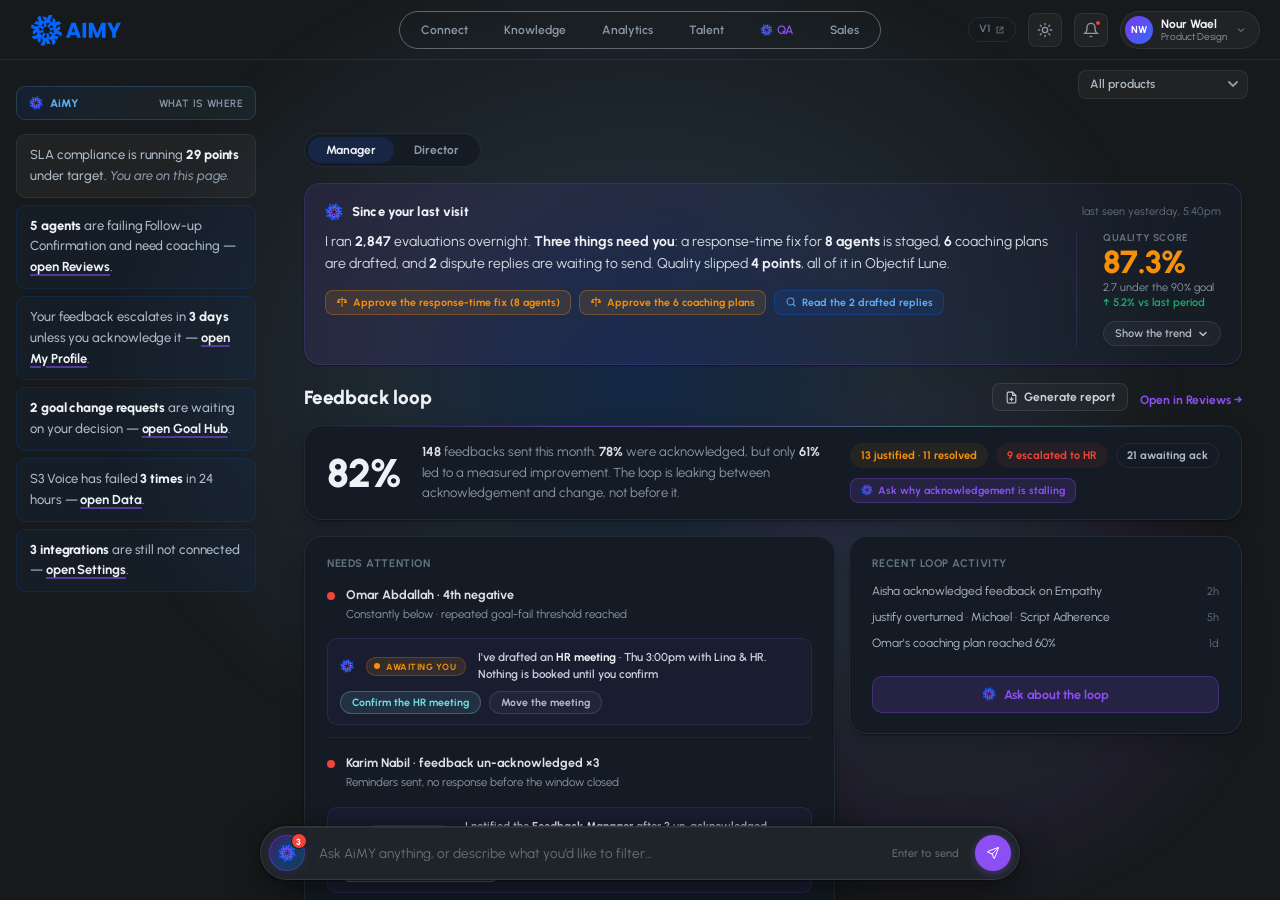
==== commit 7842cfee: "nav system" ====
--- a/index.html
+++ b/index.html
@@ -6855,6 +6855,7 @@
          composer on screen. Loaded last so it overrides the canvas rules,
          the same order aimy-canvas.css has over this page's inline block. -->
     <link rel="stylesheet" href="assets/aimy-responsive.css?v=6" />
+    <link rel="stylesheet" href="assets/aimy-rail.css?v=1" />
     <script src="assets/aimy-viewport.js?v=5"></script>
   </head>
   <body>
@@ -13720,5 +13721,6 @@
       })();
     </script>
     <script src="assets/aimy-canvas.js?v=5"></script>
+    <script src="assets/aimy-rail.js?v=1"></script>
   </body>
 </html>
--- a/assets/aimy-rail.css
+++ b/assets/aimy-rail.css
@@ -0,0 +1,451 @@
+/* ═══════════════════════════════════════════════════════════════════════════
+   THE RAIL — six observations, each with a door inside it
+
+   assets/aimy-rail.js carries the sentences and the reasoning. This file makes
+   them the loudest thing in the column and takes away everything that used to
+   read as a menu.
+
+   WHAT IS GONE, ABOVE THE BREAKPOINT: the six `.nav-item` rows, their icons,
+   their hover fills, the "Primary" and "Configure" headings, and the pin that
+   held My Profile at the foot of the column. Each of those is a menu tell. What
+   is left is prose with a link in it — the sentence IS the control, so reading
+   the rail and using it are one act rather than two.
+
+   Navigation is intact underneath: real `<a href>`s, source order, tab order,
+   `aria-current="page"`. It is navigation that has stopped announcing itself.
+
+   ── WHY EVERY SELECTOR IS PREFIXED WITH :root ───────────────────────────────
+   Same cascade problem assets/aimy-responsive.css:27-51 documents at length:
+   five of the six pages carry a SECOND <style> block inside <body>, after this
+   <link>, and those blocks lose to nothing at equal specificity. The prefix
+   makes every rule here (0,2,0) — enough to beat any single-class rule wherever
+   it is written.
+
+   ── AND WHY A FEW ARE :root:root ────────────────────────────────────────────
+   Measured, in the open drawer at 1024: a (0,4,0) rule that was also later in
+   the cascade lost to `:root .nav-item { font-size: 0 }` from
+   aimy-responsive.css:214 — and so did an inline `style="font-size: 13px"` set
+   on the element itself, which nothing without `!important` can lose to. There
+   is no `!important` anywhere in these files. The gap register already records
+   this preview returning stale computed values
+   (design-strategy/REMEDIATION_GAP_REGISTER.md:238). The doubled prefix is
+   belt-and-braces on the handful of declarations that must win against that
+   block, rather than a specificity war fought one property at a time.
+
+   ── TOKEN FALLBACKS ON EVERYTHING NOT UNIVERSAL ─────────────────────────────
+   goal-browser and data-ingestion ship the thinnest token roots. Every
+   reference below carries an explicit fallback where the token is not defined
+   in both themes on all six pages, the same way aimy-responsive.css writes
+   `var(--r-sm, 6px)`. `--qa-accent`, `--qa-accent-rgb`, `--wash-3`, `--wash-6`,
+   `--card-bg`, `--card-border`, `--brand` and the `--d*` ramp resolve
+   everywhere and are used bare.
+   ═══════════════════════════════════════════════════════════════════════════ */
+
+/* ═══ 0. THE COLUMN ════════════════════════════════════════════════════════
+   220px was sized for an icon and a label. Prose needs a measure, and at 220px
+   it did not have one: the text column came out 152px wide, about 25 characters
+   a line, which is a newspaper column three words wide.
+
+   272px gives roughly 30 characters at the size these are now set. It costs the
+   content column 52px — paid for several times over by the six 40px button rows
+   that are no longer drawn.
+
+   SAFE TO CHANGE, and this is why: `--sidebar-width` has exactly ONE consumer
+   on every page — `.app-sidebar { width: … }` — and `.app-main` is its flex
+   sibling, so the content column re-derives on its own. Nothing is positioned
+   against it. `.aimy-float-wrap` is fixed to the WINDOW (`left: 24px; right:
+   24px; justify-content: center`, index.html:3511), which is the fix the gap
+   register records for the bar being "off by 110px — exactly half the 220px
+   sidebar"; widening the rail cannot reintroduce that. Verified: the float bar
+   still measures dead-centre at 272.
+
+   THE REVERT IN THE GAP REGISTER (A19.1) IS NOT THIS. That entry reverts a pass
+   that gave the chrome the design system's translucent SURFACES — backgrounds,
+   backdrop-filter, a border-right — and carried 220→240 along with them as part
+   of the overreach. The surfaces stay reverted: the topnav and rail remain
+   transparent and borderless. Only the number moves, and it moves because the
+   rail now holds prose.
+
+   GUARDED TO min-width, NOT DECLARED FLAT. aimy-responsive.css:192 sets this
+   token to 64px inside `@media (max-width: 1099.98px)` at (0,2,0), and this
+   file is linked after it — so a flat declaration here would win that tie and
+   break the icon rail at every narrow width. */
+@media (min-width: 1100px) {
+  :root:root {
+    --sidebar-width: 272px;
+  }
+
+  /* ══ EVERY REMAINING MENU TELL, REMOVED ══════════════════════════════════
+     The rows and their icons: the sentence carries the link now, and a row
+     under it would be the same destination offered twice — once as prose and
+     once as a button, which is exactly the two-part "label, then control"
+     reading this is built to stop.
+
+     The section headings: "Primary" and "Configure" are a table of contents
+     for a menu. Six observations do not have sections, and a heading over them
+     re-frames the whole column as an index the moment it appears.
+
+     Both stay in the DOM and come back below the breakpoint, where the rail
+     really is an icon menu and both are right. */
+  :root .rail-entry > .nav-item,
+  :root .sidebar-section-label {
+    display: none;
+  }
+
+  :root .sidebar-nav {
+    padding: 26px 16px;
+    gap: 0;
+  }
+}
+
+/* ═══ 1. WHO IS TALKING ════════════════════════════════════════════════════
+   One attribution over all six, so the mark does not have to be repeated on
+   every card and eat 24px of measure six times over. Ground reproduced from
+   `.aimy-intelligence-bar` (goal-browser.html), which is the shape this product
+   already uses for AiMY announcing itself over a region.
+
+   THE LABEL IS SOLID, NOT GRADIENT-CLIPPED. `.aib-label` paints its text with
+   `-webkit-background-clip: text`; doctrine §11 bans gradient text outright,
+   and clipped text has no computable colour for a contrast check besides. */
+:root .rail-head {
+  display: flex;
+  align-items: center;
+  gap: 7px;
+  margin: 0 0 14px;
+  padding: 8px 12px;
+  border-radius: 9px;
+  background: linear-gradient(
+    104deg,
+    rgba(0, 102, 255, 0.09) 0%,
+    rgba(97, 173, 241, 0.06) 50%,
+    rgba(111, 223, 226, 0.05) 100%
+  );
+  border: 1px solid rgba(97, 173, 241, 0.2);
+}
+:root .rail-head-mark {
+  display: inline-flex;
+  flex-shrink: 0;
+}
+:root .rail-head-label {
+  font-family: var(--font-sans, "Urbanist", sans-serif);
+  font-size: 11px;
+  font-weight: 800;
+  letter-spacing: 0.02em;
+  color: var(--ai-text, #6fa0ff);
+}
+:root .rail-head-note {
+  font-family: var(--font-sans, "Urbanist", sans-serif);
+  font-size: 10.5px;
+  font-weight: 600;
+  letter-spacing: 0.04em;
+  text-transform: uppercase;
+  color: var(--d400);
+  margin-left: auto;
+}
+
+/* ═══ 2. THE ENTRY, AND ITS SURFACE ════════════════════════════════════════
+   The first cut set these as bare prose in the column, on the reasoning that a
+   panel behind each one would read as an alert. It read as small print
+   instead — six paragraphs with no edges, nothing for the eye to land on, and
+   nothing that looked worth stopping for.
+
+   `.ai-insight-panel` (index.html:3188) is the answer the product already has:
+   a soft blue ground and a blue hairline, which is what "AiMY is telling you
+   something" looks like here. Tinted down from its 0.07/0.22 because that panel
+   appears once on a page and these appear six times in a 272px column.
+
+   WHAT IS DELIBERATELY NOT BORROWED: the briefing card. No severity tint, no
+   work-state chip, no left-edge stripe, no icon. Those say "act on this now" —
+   the reading a menu must never carry, and the one this rail spent two passes
+   getting rid of. Blue is provenance here, not urgency. */
+:root .rail-entry {
+  display: block;
+  /* Measured at 1280x720, the tightest viewport this ships to: the six cards
+     plus the attribution came to exactly 660px in a 660px column. Zero slack is
+     not a fit — one extra wrapped line from a font that loads late, or a
+     sentence someone lengthens by three words, and the rail scrolls. These two
+     numbers buy ~17px of it. */
+  margin-bottom: 7px;
+}
+:root .rail-entry:last-child {
+  margin-bottom: 0;
+}
+:root .rail-card {
+  padding: 10px 13px;
+  border-radius: 9px;
+  background: rgba(0, 102, 255, 0.05);
+  border: 1px solid rgba(0, 102, 255, 0.14);
+  transition: background-color var(--t-fast, 140ms) ease,
+    border-color var(--t-fast, 140ms) ease;
+}
+/* Warms as the cursor crosses it, so the column answers a hovering reader
+   before they have found the link. NOT a click target: the affordance stays on
+   the phrase, or the card becomes the row this rail exists to not be. */
+:root .rail-entry:not(.is-current):hover .rail-card {
+  background: rgba(0, 102, 255, 0.08);
+  border-color: rgba(0, 102, 255, 0.22);
+}
+/* The one you are standing in reads as settled rather than offered. */
+:root .rail-entry.is-current .rail-card {
+  background: var(--wash-3);
+  border-color: var(--wash-6);
+}
+
+/* ═══ 3. THE SENTENCE — the loudest thing in the column ════════════════════
+   13px against the 13px the buttons used to be, so it inherits their weight in
+   the hierarchy rather than sitting under it as a caption. Generous leading,
+   because this is prose being read, not a label being scanned. */
+:root .rail-say {
+  margin: 0;
+  font-family: var(--font-sans, "Urbanist", sans-serif);
+  font-size: 13px;
+  font-weight: 500;
+  line-height: 1.6;
+  letter-spacing: -0.006em;
+  /* --d300, not --d500 or --d600. This is the content of the rail now, not a
+     caption under something else, and the gap register records --d600 failing
+     contrast at 2.51 on small rail text (REMEDIATION_GAP_REGISTER.md:232).
+     Measured here at 8.89:1 in light. */
+  color: var(--d300);
+  text-wrap: pretty;
+}
+
+/* The figure. What the eye lands on first and what makes the line worth
+   stopping for — a finding whose number is set at the same weight as the words
+   around it is a finding that reads as a sentence about nothing. Full-strength
+   text, no colour of its own: severity is not being claimed here, only that
+   this is the part you are meant to see. */
+:root .rail-say b {
+  font-weight: 800;
+  color: var(--d50);
+}
+
+/* ═══ 4. THE DOOR, INSIDE THE SENTENCE ═════════════════════════════════════
+   An underlined phrase in running text — the one link convention that needs no
+   chrome around it and cannot be mistaken for a button.
+
+   THE COLOUR IS THE TEXT COLOUR, NOT THE ACCENT, AND THE UNDERLINE CARRIES QA.
+   `--qa-accent` on the page ground measures 4.29:1 — under AA for text this
+   size, and the same value the gap register already had to move `.nav-item`
+   .active off (REMEDIATION_GAP_REGISTER.md:232). Putting the accent in the
+   underline instead keeps the product's colour on the link, keeps the letters
+   at full strength, and makes the affordance a shape rather than a hue — which
+   is what 1.4.1 asks for anyway. */
+:root .rail-link {
+  color: var(--d50);
+  font-weight: 700;
+  text-decoration: underline;
+  text-decoration-thickness: 1.5px;
+  text-underline-offset: 3px;
+  text-decoration-color: rgba(var(--qa-accent-rgb), 0.55);
+  border-radius: 3px;
+  /* A BIGGER TARGET THAN THE LETTERS, AT NO COST TO THE LINE.
+     Measured on touch: the phrase is a 15px-tall hit area. WCAG 2.2 SC 2.5.8
+     exempts targets inline in a sentence, so this conforms as written — but
+     "conforms" and "hittable with a thumb" are different claims. Padding on an
+     inline box does not grow the line box, and the negative margin cancels the
+     horizontal spread, so the target reaches ~23px and the sentence sets
+     exactly as it did before. */
+  padding: 4px 2px;
+  margin: -4px -2px;
+  transition: text-decoration-color var(--t-fast, 140ms) ease,
+    background-color var(--t-fast, 140ms) ease;
+}
+:root .rail-link:hover {
+  text-decoration-color: var(--qa-accent);
+  background: rgba(var(--qa-accent-rgb), 0.1);
+}
+:root .rail-link:focus-visible {
+  outline: 2px solid var(--brand);
+  outline-offset: 2px;
+  text-decoration-color: var(--qa-accent);
+}
+
+/* The card you are standing in states its finding and then says so. No phrase
+   to style any more — the offer comes off entirely rather than being defused,
+   so there is nothing left that could be mistaken for a door. */
+:root .rail-here-note {
+  /* --d400, not --d500. Measured at 3.54:1 on --d500 in dark, under AA — and
+     this note is the ONLY non-colour indicator of which page you are on, so it
+     is the last piece of text in the rail that is allowed to be hard to read.
+     Quiet is carried by the italic and the wording, not by fading it out. */
+  color: var(--d400);
+  font-style: italic;
+}
+
+/* ═══ 5. THE TOGGLE ════════════════════════════════════════════════════════
+   Absent above the breakpoint, where the sentences are simply on screen. */
+:root .rail-toggle {
+  display: none;
+  align-items: center;
+  gap: 10px;
+  width: 100%;
+  margin: 0 0 10px;
+  padding: 9px 10px;
+  border-radius: 8px;
+  background: var(--wash-3);
+  border: 1px solid var(--wash-6);
+  color: var(--d300);
+  font-family: var(--font-sans, "Urbanist", sans-serif);
+  font-size: 12px;
+  font-weight: 700;
+  cursor: pointer;
+  transition: background-color var(--t-fast, 140ms) ease,
+    color var(--t-fast, 140ms) ease;
+}
+:root .rail-toggle:hover {
+  background: var(--wash-6);
+  color: var(--d100);
+}
+:root .rail-toggle:focus-visible {
+  outline: 2px solid var(--brand);
+  outline-offset: 2px;
+}
+:root .rail-toggle svg {
+  width: 16px;
+  height: 16px;
+  flex-shrink: 0;
+  fill: none;
+  stroke: currentColor;
+  stroke-width: 2;
+}
+:root .rail-toggle-label {
+  flex: 1;
+  text-align: left;
+}
+
+/* ═══ 6. THE SCRIM ═════════════════════════════════════════════════════════
+   Sibling of the rail so the two share one stacking context and their
+   z-indexes mean something relative to each other. Inert above the
+   breakpoint. */
+:root .rail-scrim {
+  display: none;
+}
+
+/* ═══ 7. NARROW — TWO STATES THAT NEVER BOTH MATCH ═══════════════════
+   aimy-responsive.css:201 collapses the rail to 64px icons with tooltips. Prose
+   has no 64px form, so below this width the rail is exactly what ships today —
+   icons, divider labels, bottom-pinned profile — and the drawer is how the
+   sentences come back.
+
+   ── WHY EVERY RULE HERE IS SCOPED `:not(.is-open)` OR `.is-open` ──────────
+   The first cut reset the card at this width and then un-reset it inside the
+   drawer. Measured: the un-reset applied its `padding` and dropped its
+   `background` — all six cards drew transparent — with the restoring rule at
+   (0,4,0) and LATER in the file than the (0,3,0) reset it was supposed to beat.
+   The same partial application cost the drawer its `.nav-item` labels two
+   passes ago, and the gap register already records this preview returning stale
+   computed values (design-strategy/REMEDIATION_GAP_REGISTER.md:238).
+
+   So no rule below overrides another. The collapsed rail and the drawer are
+   mutually exclusive selectors, and everything the drawer wants is simply what
+   the wide rail already says — inherited, not restored. Nothing to lose a
+   cascade fight over, which is a better answer than winning one.
+
+   .98 on the breakpoint, matching aimy-responsive.css:183: Windows at 125%
+   display scaling gives a fractional viewport and a whole-pixel max-width does
+   not match at the width it was written for. */
+@media (max-width: 1099.98px) {
+
+  /* ── THE COLLAPSED 64px RAIL ── */
+  :root .app-sidebar:not(.is-open) .rail-say,
+  :root .app-sidebar:not(.is-open) .rail-head {
+    display: none;
+  }
+  /* The card holds only a hidden sentence here, so it would collapse to nothing
+     on its own — but a ground on a zero-height box is a surprise waiting for
+     whoever next gives this padding. Nulled explicitly, both variants. */
+  :root .app-sidebar:not(.is-open) .rail-card,
+  :root .app-sidebar:not(.is-open) .rail-entry.is-current .rail-card {
+    padding: 0;
+    background: none;
+    border: 0;
+  }
+  :root .app-sidebar:not(.is-open) .rail-entry {
+    margin-bottom: 0;
+  }
+  /* The pin is right HERE and only here — see the note in aimy-rail.js. Below
+     the breakpoint this is an icon menu, and account-at-the-foot is the icon
+     menu’s own convention. */
+  :root .app-sidebar:not(.is-open) .rail-entry[data-pin="bottom"] {
+    order: 10;
+    margin-top: auto;
+  }
+
+  /* ── THE TOGGLE ── */
+  :root .rail-toggle {
+    display: flex;
+  }
+  :root .app-sidebar:not(.is-open) .rail-toggle {
+    justify-content: center;
+    padding: 9px 0;
+    font-size: 0;
+  }
+  :root .app-sidebar:not(.is-open) .rail-toggle-label {
+    display: none;
+  }
+  :root .app-sidebar.is-open .rail-toggle {
+    margin-bottom: 16px;
+  }
+
+  /* ── THE SCRIM ── */
+  :root .rail-scrim {
+    display: block;
+    position: fixed;
+    inset: var(--topbar-height, 60px) 0 0 0;
+    z-index: 240;
+    background: rgba(0, 0, 0, 0.45);
+    opacity: 0;
+    pointer-events: none;
+    transition: opacity 220ms cubic-bezier(0.22, 1, 0.36, 1);
+  }
+  :root .rail-scrim.is-open {
+    opacity: 1;
+    pointer-events: auto;
+  }
+
+  /* ── THE DRAWER IS THE WIDE RAIL ──
+     It inherits the head, the cards, the sentences and their spacing from the
+     base rules, because nothing above has taken them away. All it adds is the
+     panel, and the two things the wide rail hides in its own media block and
+     therefore has to hide again here: the icon rows and the section headings. */
+  :root .app-sidebar.is-open {
+    position: fixed;
+    top: var(--topbar-height, 60px);
+    left: 0;
+    bottom: 0;
+    width: min(308px, 88vw);
+    z-index: 250;
+    background: var(--card-bg, #22282c);
+    border-right: 1px solid var(--card-border);
+    box-shadow: 0 20px 60px rgba(0, 0, 0, 0.55);
+    overflow: hidden;
+  }
+  :root .app-sidebar.is-open .sidebar-nav {
+    padding: 22px 16px;
+    gap: 0;
+    overflow-y: auto;
+  }
+  :root .app-sidebar.is-open .rail-entry > .nav-item,
+  :root .app-sidebar.is-open .sidebar-section-label {
+    display: none;
+  }
+  /* aimy-viewport.js hangs the 64px tooltip off .app-sidebar itself, and the
+     icons it describes are not drawn in here. */
+  :root .app-sidebar.is-open[data-tip]::after {
+    display: none;
+  }
+}
+
+/* ═══ 8. MOTION ════════════════════════════════════════════════════════════
+   Level 4: transform and opacity only, 300ms ceiling, guard present. The
+   drawer's entrance is the scrim's fade plus a fixed panel — nothing here
+   animates a layout property. */
+@media (prefers-reduced-motion: reduce) {
+  :root .rail-scrim,
+  :root .rail-toggle,
+  :root .rail-link,
+  :root .rail-card {
+    transition: none;
+  }
+}
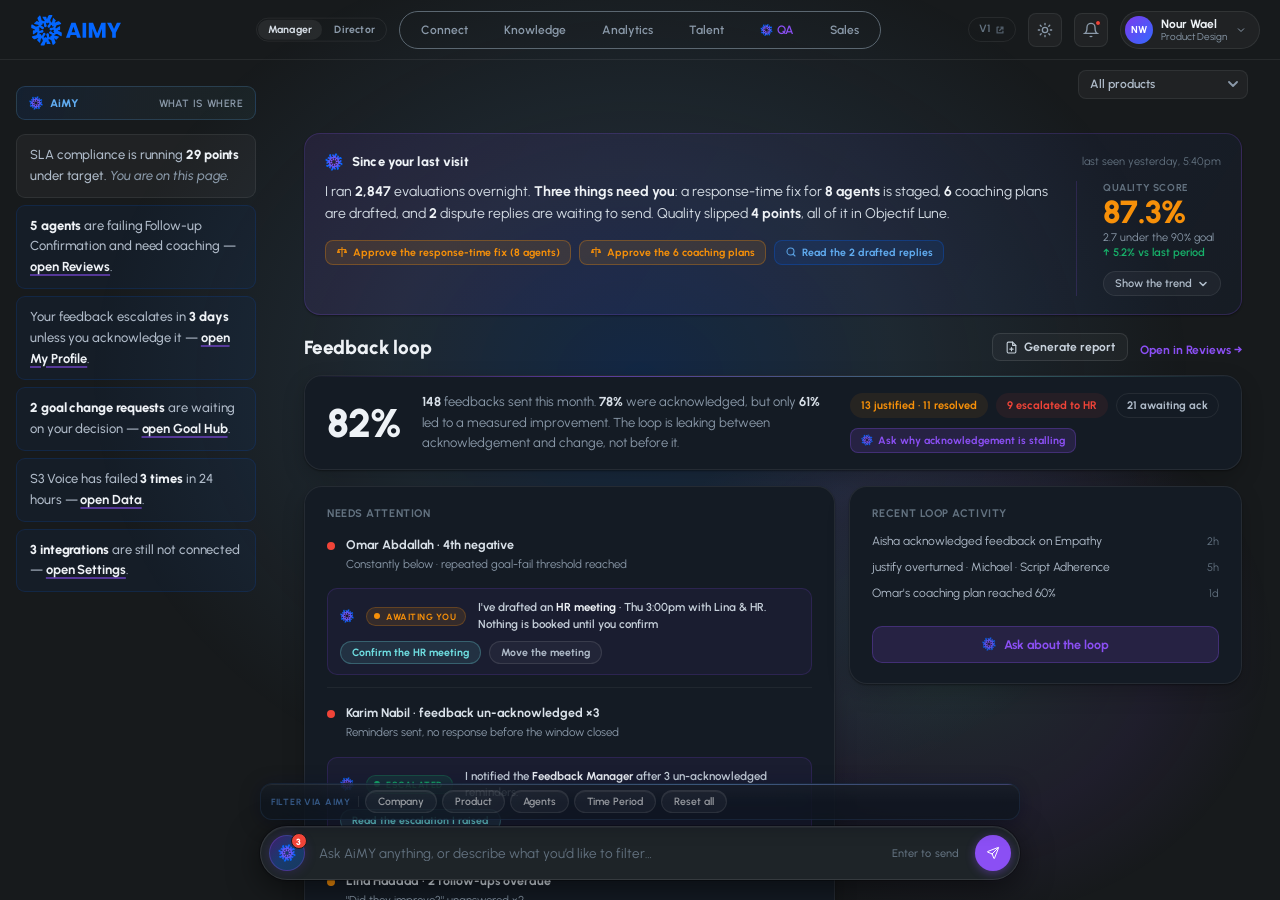
==== commit cceea382: "some fixes and updates" ====
--- a/index.html
+++ b/index.html
@@ -6165,6 +6165,99 @@
       .tooltip-action-dot { color:var(--warn); font-size:11px; line-height:1; }
       .tooltip-action-text { font-size:10.5px; font-weight:700; color:var(--teal); white-space:nowrap; }
 
+
+      /* ═══ DEMO ROLE SWITCH, IN THE MASTHEAD ══════════════════════════════
+         DELETE THIS BLOCK WHEN ROLES GO SERVER-SIDE. It is duplicated verbatim
+         in the one other page that has a switcher rather than shared into
+         assets/, and that is deliberate: this control does not survive to
+         production, and a shared file would leave a stylesheet nobody deletes
+         behind after both call sites are gone. Two blocks, two deletions.
+
+         WHY IT MOVED. It used to sit in the page as a primary control, which
+         made a scaffold look like a feature — the reading is "the product asks
+         me which role I am", when the real product will be told by the session.
+         In the masthead beside the product tabs it reads as what it is: a
+         harness switch, next to the other harness switch (`.ver-link`).
+
+         Sized off `.ver-link` on purpose — same 10.5px/700, same pill radius,
+         same `--wash-6` hairline, same muted `--d500` — so the two read as one
+         class of control and neither competes with the tabs between them. */
+      .nav-role-switch {
+        position: absolute;
+        right: calc(100% + 12px);
+        top: 50%;
+        transform: translateY(-50%);
+        display: inline-flex;
+        align-items: center;
+        gap: 2px;
+        /* 1 + 3 rather than 2 + 4: measured, that lands the control at 25px, the
+           same height as `.ver-link` beside it. A harness control that is taller
+           than the other harness control reads as the more important of the two. */
+        padding: 1px;
+        border-radius: 9999px;
+        border: 1px solid var(--wash-6);
+        white-space: nowrap;
+        /* .topnav-tabs sets pointer-events:none so the centred pill does not
+           swallow clicks either side of it; this has to opt back in. */
+        pointer-events: auto;
+      }
+      .nav-role-switch > button {
+        font-family: "Urbanist", sans-serif;
+        font-size: 10.5px;
+        font-weight: 700;
+        letter-spacing: 0.02em;
+        line-height: 1.4;
+        /* --d400, where `.ver-link` beside it uses --d500. Measured: --d500 on
+           this ground is 3.54:1, under AA, and the unselected half of a switch
+           is a label somebody has to read to know what they would be switching
+           TO. --d400 clears it at 6:1 and still sits well below the selected
+           half, which carries a fill as its real signal. */
+        color: var(--d400);
+        background: transparent;
+        border: 0;
+        padding: 3px 10px;
+        border-radius: 9999px;
+        cursor: pointer;
+        transition: background var(--transition-fast), color var(--transition-fast);
+      }
+      .nav-role-switch > button:hover { color: var(--d100); }
+      .nav-role-switch > button:focus-visible { outline: 2px solid var(--qa-accent); outline-offset: 2px; }
+      /* The selected one is stated by fill, not by accent colour: this is a
+         harness control and should never look like the page's own primary. */
+      .nav-role-switch > button.active,
+      .nav-role-switch > button.is-active {
+        background: var(--wash-6);
+        color: var(--d100);
+      }
+      .nav-role-switch svg { display: none; }
+
+      /* Below 1280 assets/aimy-responsive.css:307 puts .topnav-tabs back in
+         flow, so it stops being a containing block and an absolute child would
+         hang off .app-topnav instead. Static here, and flex order puts it left
+         of the pill on its own. */
+      @media (max-width: 1279.98px) {
+        .nav-role-switch {
+          position: static;
+          transform: none;
+          margin-right: 10px;
+        }
+      }
+      /* AND GONE BELOW 1100. Measured: this control takes ~110px out of a row
+         that aimy-responsive.css:303 already records as having 5.9px of clearance
+         without it. At 1024 and at 900 alike the tab strip ends up flush against
+         the right cluster and 4px off the logo; at 1100 it has 10px and 14px.
+         Nothing breaks below that — the strip scrolls, which is its designed
+         escape — but demo scaffolding is the last thing that should spend room
+         the product's own navigation is short of.
+
+         1099.98 is the shell's own compact line: assets/aimy-responsive.css:190
+         collapses the rail to 64px at exactly this width, so the harness control
+         leaves at the moment the shell starts conserving space rather than at a
+         number picked for itself. */
+      @media (max-width: 1099.98px) {
+        .nav-role-switch { display: none; }
+      }
+
       /* ═══ Director view (role toggle), reuses manager components ═══ */
       .view-toggle { display:inline-flex; gap:2px; padding:3px; margin:0 0 16px; background:var(--card-bg); border:1px solid var(--card-border); border-radius:22px; }
       .view-toggle-btn { font-family:"Urbanist",sans-serif; font-size:12px; font-weight:700; color:var(--d400); padding:6px 18px; border-radius:20px; background:transparent; border:none; cursor:pointer; transition:background var(--transition-fast), color var(--transition-fast); }
@@ -6855,7 +6948,7 @@
          composer on screen. Loaded last so it overrides the canvas rules,
          the same order aimy-canvas.css has over this page's inline block. -->
     <link rel="stylesheet" href="assets/aimy-responsive.css?v=6" />
-    <link rel="stylesheet" href="assets/aimy-rail.css?v=1" />
+    <link rel="stylesheet" href="assets/aimy-rail.css?v=2" />
     <script src="assets/aimy-viewport.js?v=5"></script>
   </head>
   <body>
@@ -6951,6 +7044,11 @@
       <!-- Product tabs -->
       <div class="topnav-spacer"></div>
       <div class="topnav-tabs">
+        <!-- Demo only, deleted when roles come from the session. See .nav-role-switch. -->
+        <div class="nav-role-switch" role="tablist" aria-label="Dashboard view (demo)">
+          <button class="view-toggle-btn active" id="viewTabManager" data-view="manager" role="tab" aria-selected="true" type="button">Manager</button>
+          <button class="view-toggle-btn" id="viewTabDirector" data-view="director" role="tab" aria-selected="false" type="button">Director</button>
+        </div>
         <div class="topnav-tabs-inner">
           <div class="topnav-tab">Connect</div>
           <a class="topnav-tab" href="https://aimy-knowledge.nour-ali.workers.dev/" title="Switch to AiMY Knowledge">Knowledge</a>
@@ -7145,11 +7243,9 @@
         </div>
 
         <div class="dashboard-scroll">
-          <!-- View toggle: Manager (agent ops) / Director (portfolio) -->
-          <div class="view-toggle" role="tablist" aria-label="Dashboard view">
-            <button class="view-toggle-btn active" id="viewTabManager" data-view="manager" role="tab" aria-selected="true" type="button">Manager</button>
-            <button class="view-toggle-btn" id="viewTabDirector" data-view="director" role="tab" aria-selected="false" type="button">Director</button>
-          </div>
+          <!-- The Manager/Director toggle moved into the masthead: it is demo
+               scaffolding, and standing at the head of the page it read as a
+               feature the product offers. See .nav-role-switch. -->
           <div class="dash-view" id="viewManager">
           <!-- Active filter strip, only visible when filters are applied -->
           <div class="active-filter-strip" id="activeFilterStrip">
@@ -13720,7 +13816,7 @@
         syncSelected();
       })();
     </script>
-    <script src="assets/aimy-canvas.js?v=5"></script>
-    <script src="assets/aimy-rail.js?v=1"></script>
+    <script src="assets/aimy-canvas.js?v=7"></script>
+    <script src="assets/aimy-rail.js?v=2"></script>
   </body>
 </html>
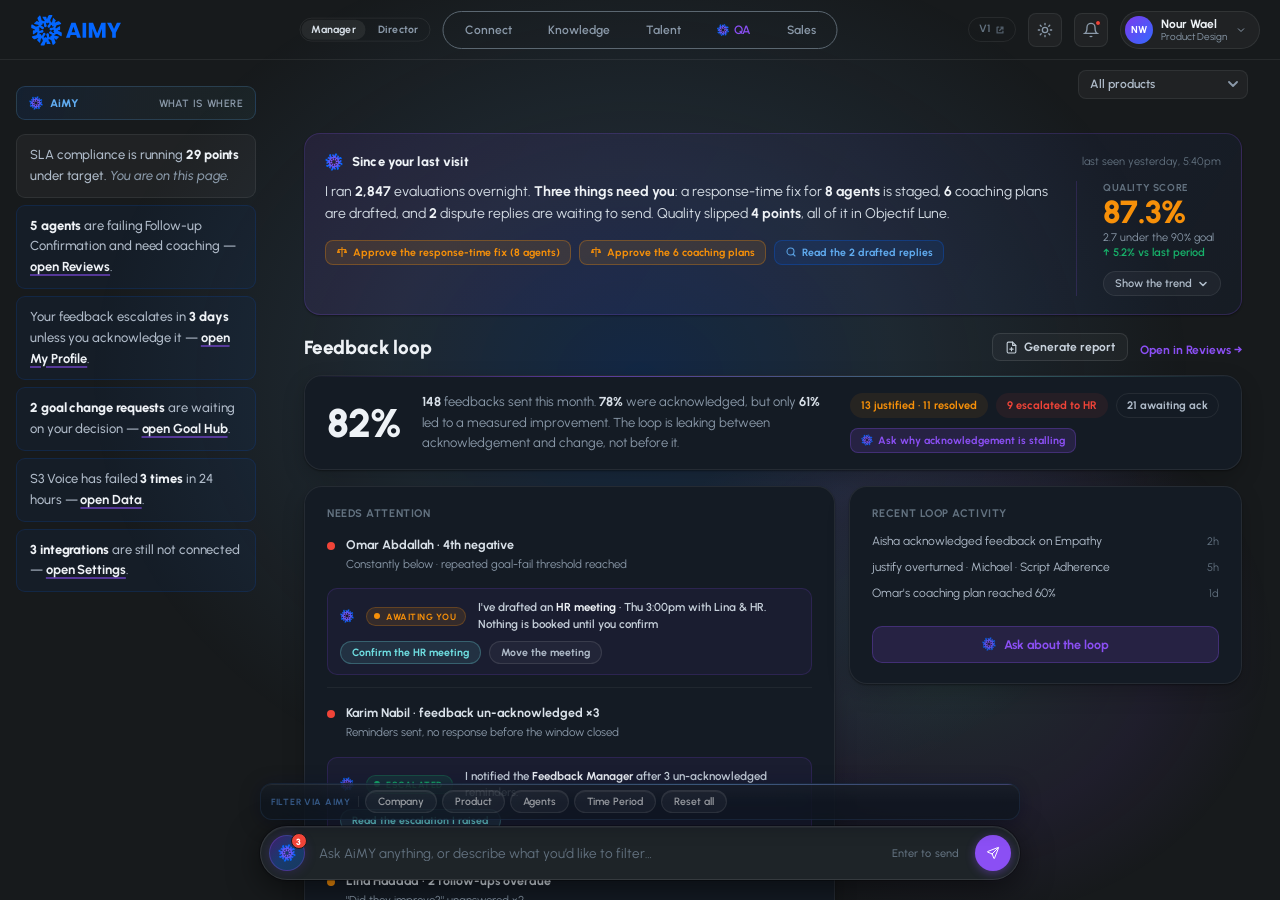
==== commit 2464aa65: "remove analytics navlink" ====
--- a/index.html
+++ b/index.html
@@ -7052,7 +7052,6 @@
         <div class="topnav-tabs-inner">
           <div class="topnav-tab">Connect</div>
           <a class="topnav-tab" href="https://aimy-knowledge.nour-ali.workers.dev/" title="Switch to AiMY Knowledge">Knowledge</a>
-          <div class="topnav-tab">Analytics</div>
           <div class="topnav-tab">Talent</div>
           <div class="topnav-tab active">
             <svg width="18" height="20" viewBox="0 0 18 20" fill="none" xmlns="http://www.w3.org/2000/svg">
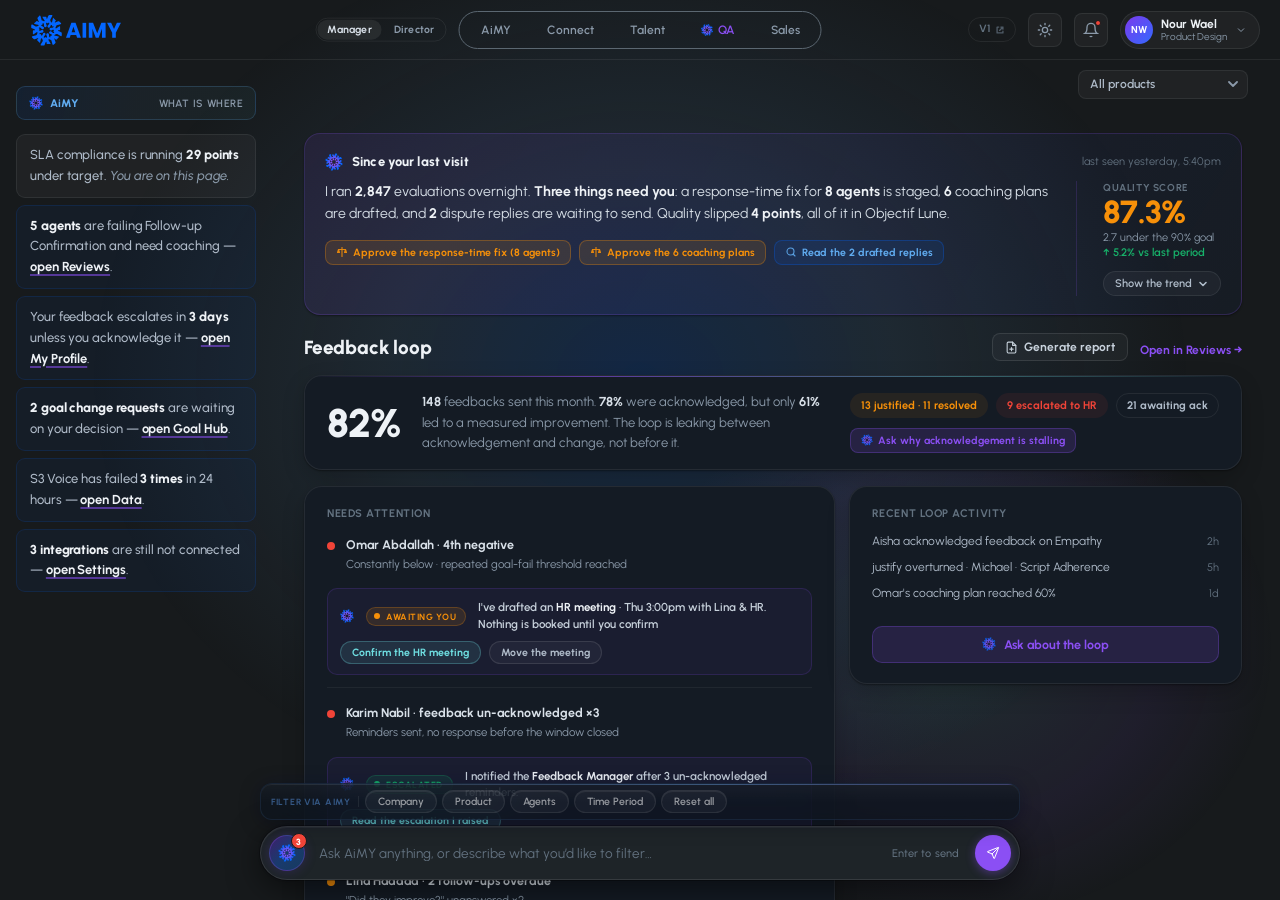
==== commit 2801d6a1: "tab change" ====
--- a/index.html
+++ b/index.html
@@ -7050,8 +7050,8 @@
           <button class="view-toggle-btn" id="viewTabDirector" data-view="director" role="tab" aria-selected="false" type="button">Director</button>
         </div>
         <div class="topnav-tabs-inner">
+          <a class="topnav-tab" href="https://aimy-knowledge.nour-ali.workers.dev/" title="Switch to AiMY Knowledge">AiMY</a>
           <div class="topnav-tab">Connect</div>
-          <a class="topnav-tab" href="https://aimy-knowledge.nour-ali.workers.dev/" title="Switch to AiMY Knowledge">Knowledge</a>
           <div class="topnav-tab">Talent</div>
           <div class="topnav-tab active">
             <svg width="18" height="20" viewBox="0 0 18 20" fill="none" xmlns="http://www.w3.org/2000/svg">
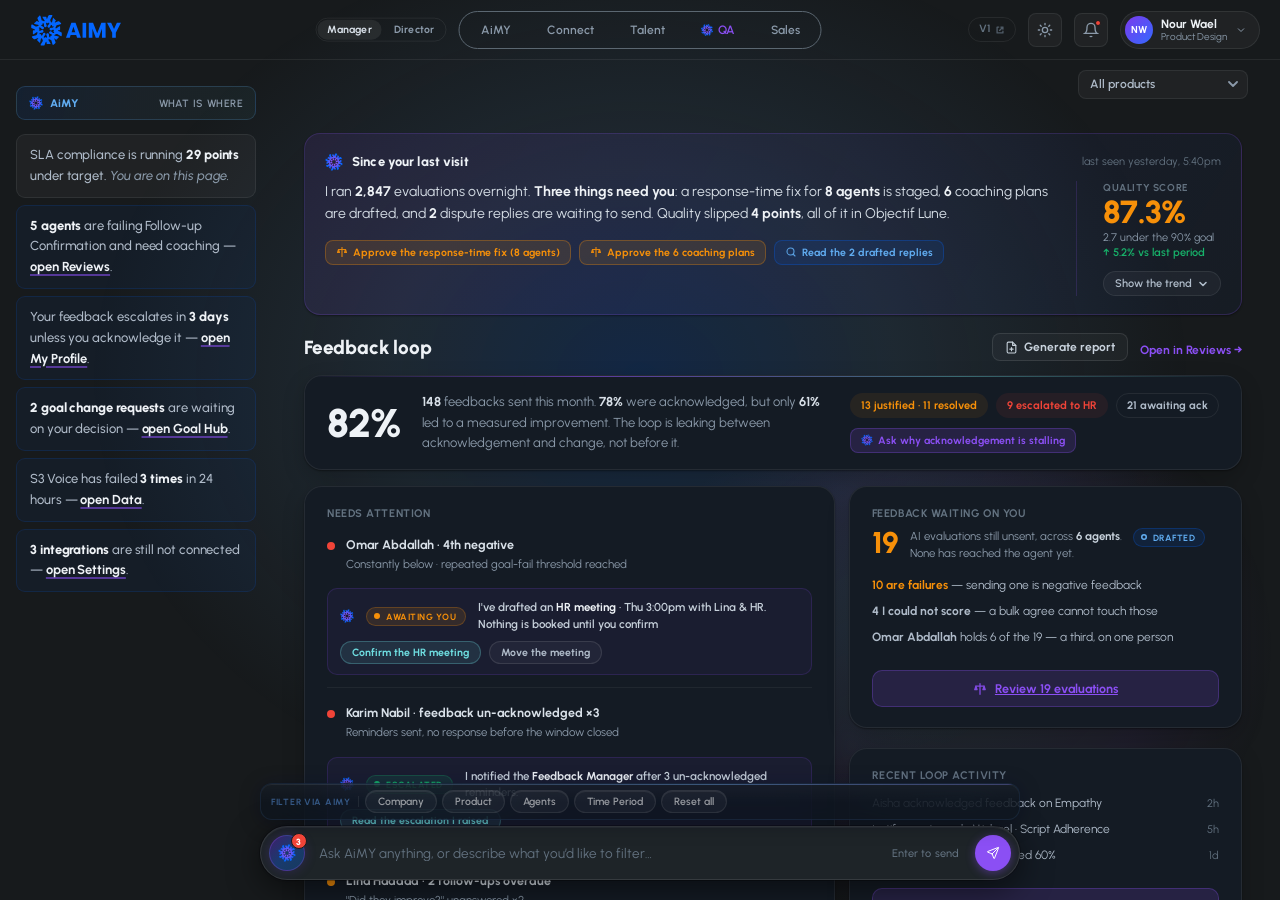
==== commit 923f8491: "v1 pass" ====
--- a/index.html
+++ b/index.html
@@ -8146,6 +8146,20 @@
           .fn-chip.warn { color:var(--warn); background:rgba(247,144,9,0.08); border-color:transparent; }
           .fn-chip.err { color:var(--err); background:rgba(240,68,56,0.08); border-color:transparent; }
           .floop-side { display:flex; flex-direction:column; gap:16px; }
+          /* Feedback waiting. Same card as its neighbours; the only new
+             thing is the count, which has to be the first thing read. */
+          /* The right column is a stack of two cards, not two cells in the
+             flow. Auto-placement put the third card wherever the next free
+             cell was, which is how the activity log ended up under the
+             attention list. */
+          .floop-col { display:flex; flex-direction:column; gap:20px; min-width:0; }
+
+          .fv-lead { display:flex; align-items:flex-start; gap:11px; flex-wrap:wrap; margin-bottom:10px; }
+          .fv-num { font-size:30px; font-weight:800; line-height:1; letter-spacing:-0.02em; color:var(--warn); font-variant-numeric:tabular-nums; }
+          .fv-cap { font-size:11.5px; line-height:1.5; color:var(--d400); }
+          .fv-cap b { color:var(--d200); font-weight:700; }
+          .fv-warn { color:var(--warn); font-weight:700; }
+
           .floop-sub-h { font-size:11px; text-transform:uppercase; letter-spacing:0.05em; color:var(--d500); font-weight:700; margin-bottom:8px; }
           .attn-row { display:flex; gap:11px; align-items:flex-start; padding:9px 0; border-bottom:1px solid var(--wash-4); cursor:pointer; transition:opacity 150ms cubic-bezier(0.4,0,0.2,1); }
           .attn-row:last-child { border-bottom:none; }
@@ -8365,26 +8379,76 @@
               </div>
             </div>
 
-            <!-- Recent activity is a separate column, not a tail on the
-                 attention list. They answer different questions. "what needs
-                 me" vs "what moved", and stacking them made one card twice as
-                 tall as the other, which is what left the void beside it. -->
-            <div class="floop-card floop-side">
-              <div>
-                <div class="floop-sub-h">Recent loop activity</div>
-                <div class="act-item"><span>Aisha acknowledged feedback on Empathy</span><span class="at">2h</span></div>
-                <div class="act-item"><span>justify overturned &middot; Michael &middot; Script Adherence</span><span class="at">5h</span></div>
-                <div class="act-item"><span>Omar's coaching plan reached 60%</span><span class="at">1d</span></div>
+            <!-- ══ THE RIGHT COLUMN ════════════════════════════════════
+                 Two cards, stacked, and the nesting is what says so. Left
+                 to auto-placement the third card took the next free cell,
+                 which was under "Needs attention" — so the log of what the
+                 loop did ended up reading as a tail on the attention list
+                 instead of sitting under the stage it reports on.
+
+                 Verdicts on top: that is where the loop is stopped. Recent
+                 activity underneath: that is what it managed anyway. -->
+            <div class="floop-col">
+
+              <!-- ══ VERDICTS WAITING ════════════════════════════════
+                   One door, to the table filtered to what is waiting.
+
+                   THE THREE LINES ARE FINDINGS, NOT DESCRIPTIONS. The first
+                   draft said "AiMY pre-filled all 19 from the transcripts"
+                   and "nothing reaches an agent until you confirm it" — both
+                   true, both true every day, and a line that never changes
+                   is a line nobody reads twice. The rule moved into the
+                   caption where it belongs; what is left is what is
+                   different about today's nineteen:
+
+                     what confirming actually costs   · 10 of them are failures
+                     what only a person can settle    · 4 AiMY could not score
+                     where it is concentrated         · a third sit on Omar
+
+                   EVERY FIGURE IS READ OFF THE SURFACE IT DESCRIBES.
+                   agent-scorecards.html renders 19 awaiting across 6 agents:
+                   10 fail / 4 borderline / 5 pass, 4 at low confidence,
+                   Omar 6 · Tariq 4 · Michael 4 · AiMY 3 · Lina 1 · Sarah 1.
+                   Constants here because the two pages hold separate
+                   fixtures; in a real build this is a lookup, not a
+                   rewrite. An earlier draft said 23 and the table said 19,
+                   which is register item A0.3. -->
+              <div class="floop-card floop-side">
+                <div>
+                  <div class="floop-sub-h">Feedback waiting on you</div>
+                  <div class="fv-lead">
+                    <span class="fv-num">19</span>
+                    <span class="fv-cap">AI evaluations still unsent, across <b>6 agents</b>.<br />None has reached the agent yet.</span>
+                    <span class="work-state ws-drafted" data-work-state="drafted"><span class="ws-dot"></span>Drafted</span>
+                  </div>
+                  <div class="act-item"><span><b class="fv-warn">10 are failures</b> — sending one is negative feedback</span></div>
+                  <div class="act-item"><span><b>4 I could not score</b> — a bulk agree cannot touch those</span></div>
+                  <div class="act-item"><span><b>Omar Abdallah</b> holds 6 of the 19 — a third, on one person</span></div>
+                </div>
+                <a class="floop-ask entry-action em-review" href="agent-scorecards.html?tbl=calls&amp;verdict=awaiting"
+                   data-entry-mode="review">
+                  <svg class="em-ico"><use href="#em-ico-review" /></svg>
+                  Review 19 evaluations
+                </a>
               </div>
-              <button class="floop-ask entry-action em-prompt" type="button"
-                      data-entry-mode="prompt"
-                      data-aimy-topic="feedback-loop"
-                      data-aimy-ask="Summarise the feedback loop health and what needs my attention today.">
-                <svg class="em-ico"><use href="#aimy-logo-small" /></svg>
-                Ask about the loop
-              </button>
+
+              <div class="floop-card floop-side">
+                <div>
+                  <div class="floop-sub-h">Recent loop activity</div>
+                  <div class="act-item"><span>Aisha acknowledged feedback on Empathy</span><span class="at">2h</span></div>
+                  <div class="act-item"><span>justify overturned &middot; Michael &middot; Script Adherence</span><span class="at">5h</span></div>
+                  <div class="act-item"><span>Omar's coaching plan reached 60%</span><span class="at">1d</span></div>
+                </div>
+                <button class="floop-ask entry-action em-prompt" type="button"
+                        data-entry-mode="prompt"
+                        data-aimy-topic="feedback-loop"
+                        data-aimy-ask="Summarise the feedback loop health and what needs my attention today.">
+                  <svg class="em-ico"><use href="#aimy-logo-small" /></svg>
+                  Ask about the loop
+                </button>
+              </div>
+
             </div>
-          </div>
         </section>
 
         <div class="tier-1-grid">
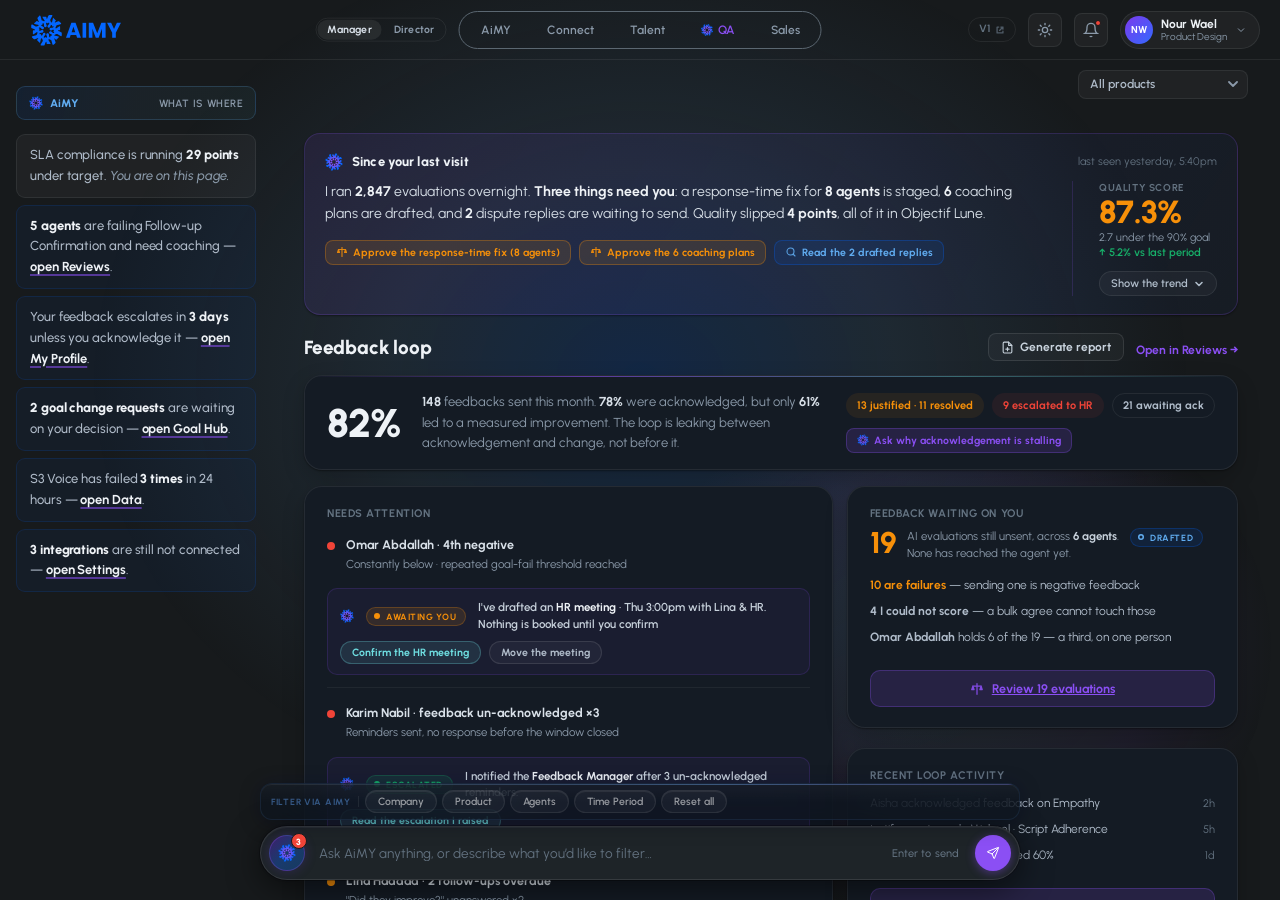
==== commit a138d31b: "disputes" ====
--- a/index.html
+++ b/index.html
@@ -6947,7 +6947,7 @@
          the 1024px tablet floor, and the shell height that keeps the
          composer on screen. Loaded last so it overrides the canvas rules,
          the same order aimy-canvas.css has over this page's inline block. -->
-    <link rel="stylesheet" href="assets/aimy-responsive.css?v=6" />
+    <link rel="stylesheet" href="assets/aimy-responsive.css?v=7" />
     <link rel="stylesheet" href="assets/aimy-rail.css?v=2" />
     <script src="assets/aimy-viewport.js?v=5"></script>
   </head>
--- a/assets/aimy-responsive.css
+++ b/assets/aimy-responsive.css
@@ -327,3 +327,40 @@
 @media (max-width: 768.98px) {
   :root .app-sidebar { display: flex; }
 }
+
+/* ── 9. ONE SCROLLBAR, EVERYWHERE ─────────────────────────────────────────
+   The product's scrollbar was declared per component — .gps-list, .ntf-panel,
+   .eval-detail-page, .dashboard-scroll, .overlay-thread, .roster-list, and so
+   on — which meant every NEW scrolling surface shipped with the platform
+   default until someone noticed and added a tenth copy of the same five
+   rules. The agent page was the latest one to notice.
+
+   Declared once here instead, so a surface gets the product's scrollbar by
+   existing rather than by being remembered. Components that want something
+   different still override it: this is the floor, not a ceiling.
+
+   COLOURED WITH TOKENS, so it follows the theme without a light-mode twin —
+   --wash-6 and --card-border are both defined in each page's :root and again
+   under :root[data-theme="light"].
+
+   :root PREFIX IS LOAD-BEARING — see the header of this file. Five of the six
+   pages carry a <style> block inside <body>, so a bare ::-webkit-scrollbar
+   would lose to any inline rule at equal specificity. */
+:root, :root * {
+  scrollbar-width: thin;
+  scrollbar-color: var(--wash-6, rgba(255,255,255,0.09)) transparent;
+}
+:root ::-webkit-scrollbar,
+:root::-webkit-scrollbar { width: 6px; height: 6px; }
+:root ::-webkit-scrollbar-track,
+:root::-webkit-scrollbar-track { background: transparent; }
+:root ::-webkit-scrollbar-thumb,
+:root::-webkit-scrollbar-thumb {
+  background: var(--wash-6, rgba(255,255,255,0.09));
+  border-radius: 4px;
+}
+:root ::-webkit-scrollbar-thumb:hover,
+:root::-webkit-scrollbar-thumb:hover {
+  background: var(--card-border, rgba(255,255,255,0.14));
+}
+:root ::-webkit-scrollbar-corner { background: transparent; }
